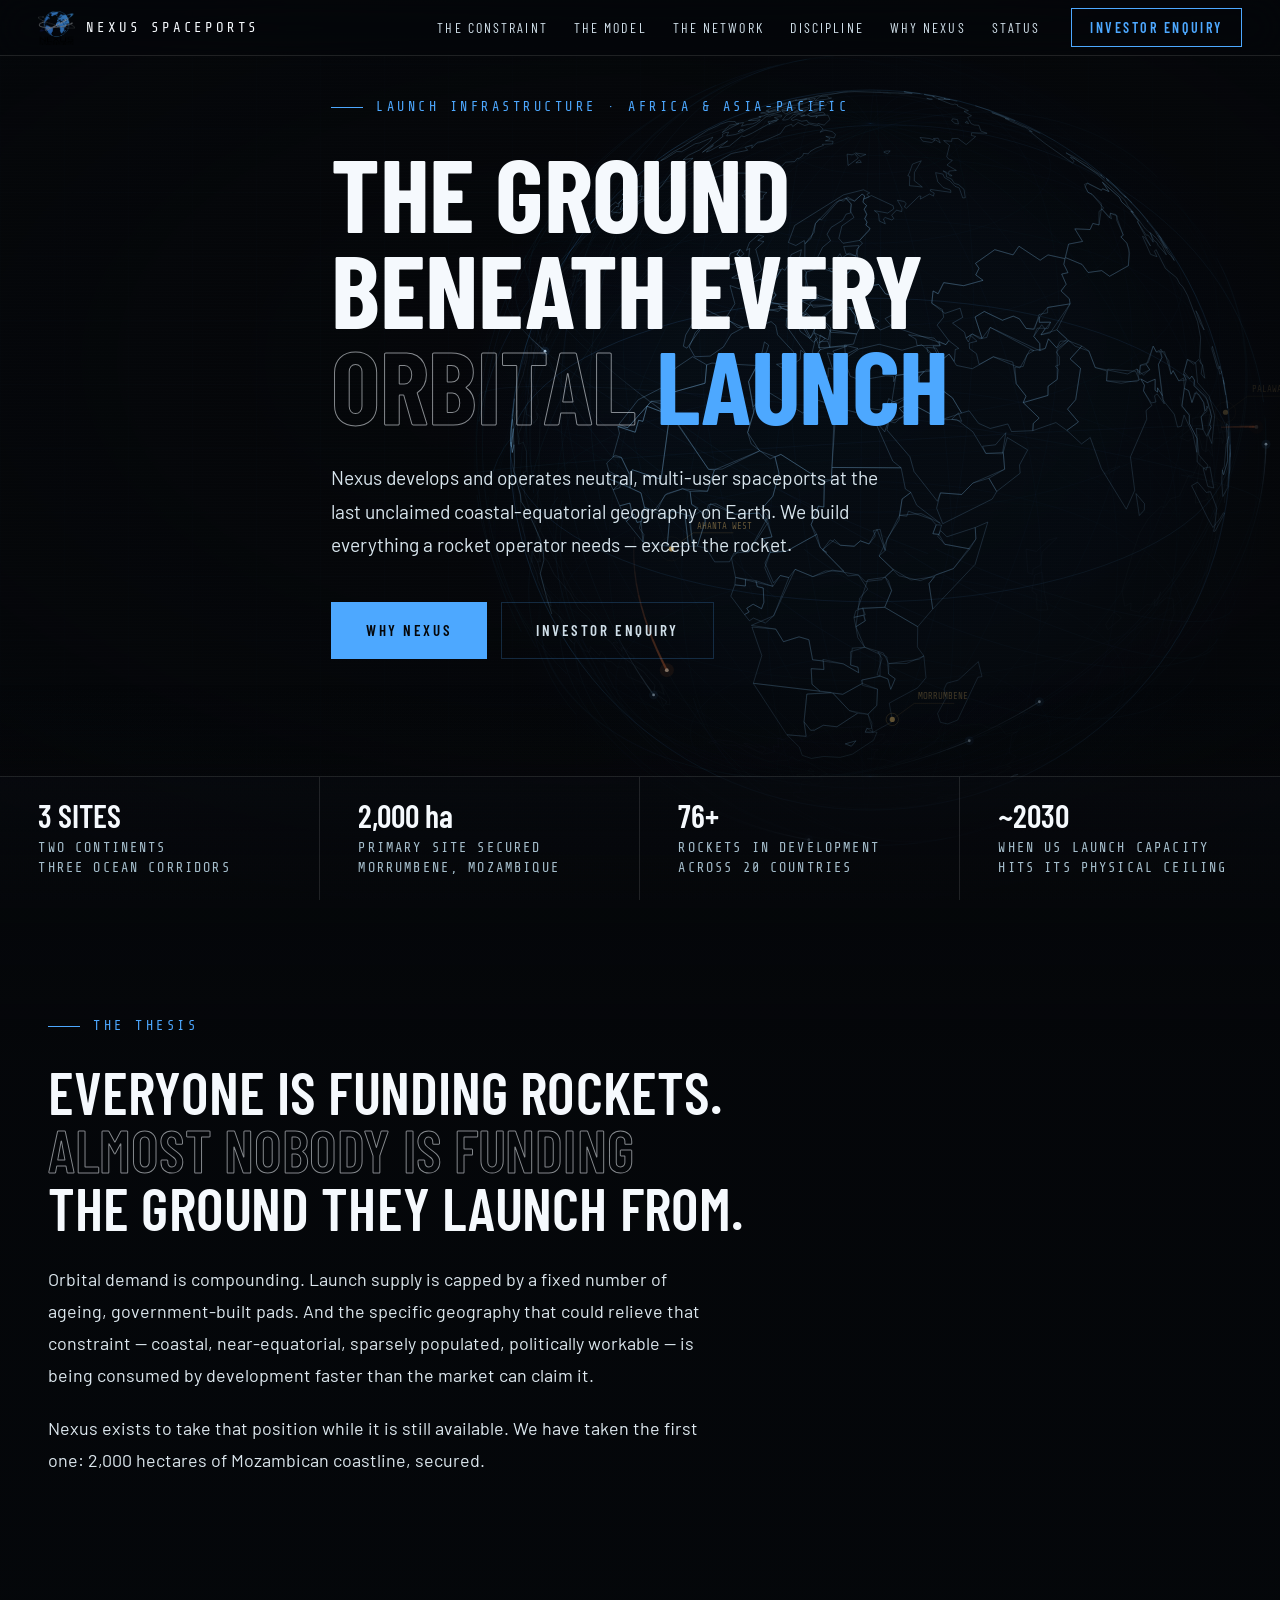
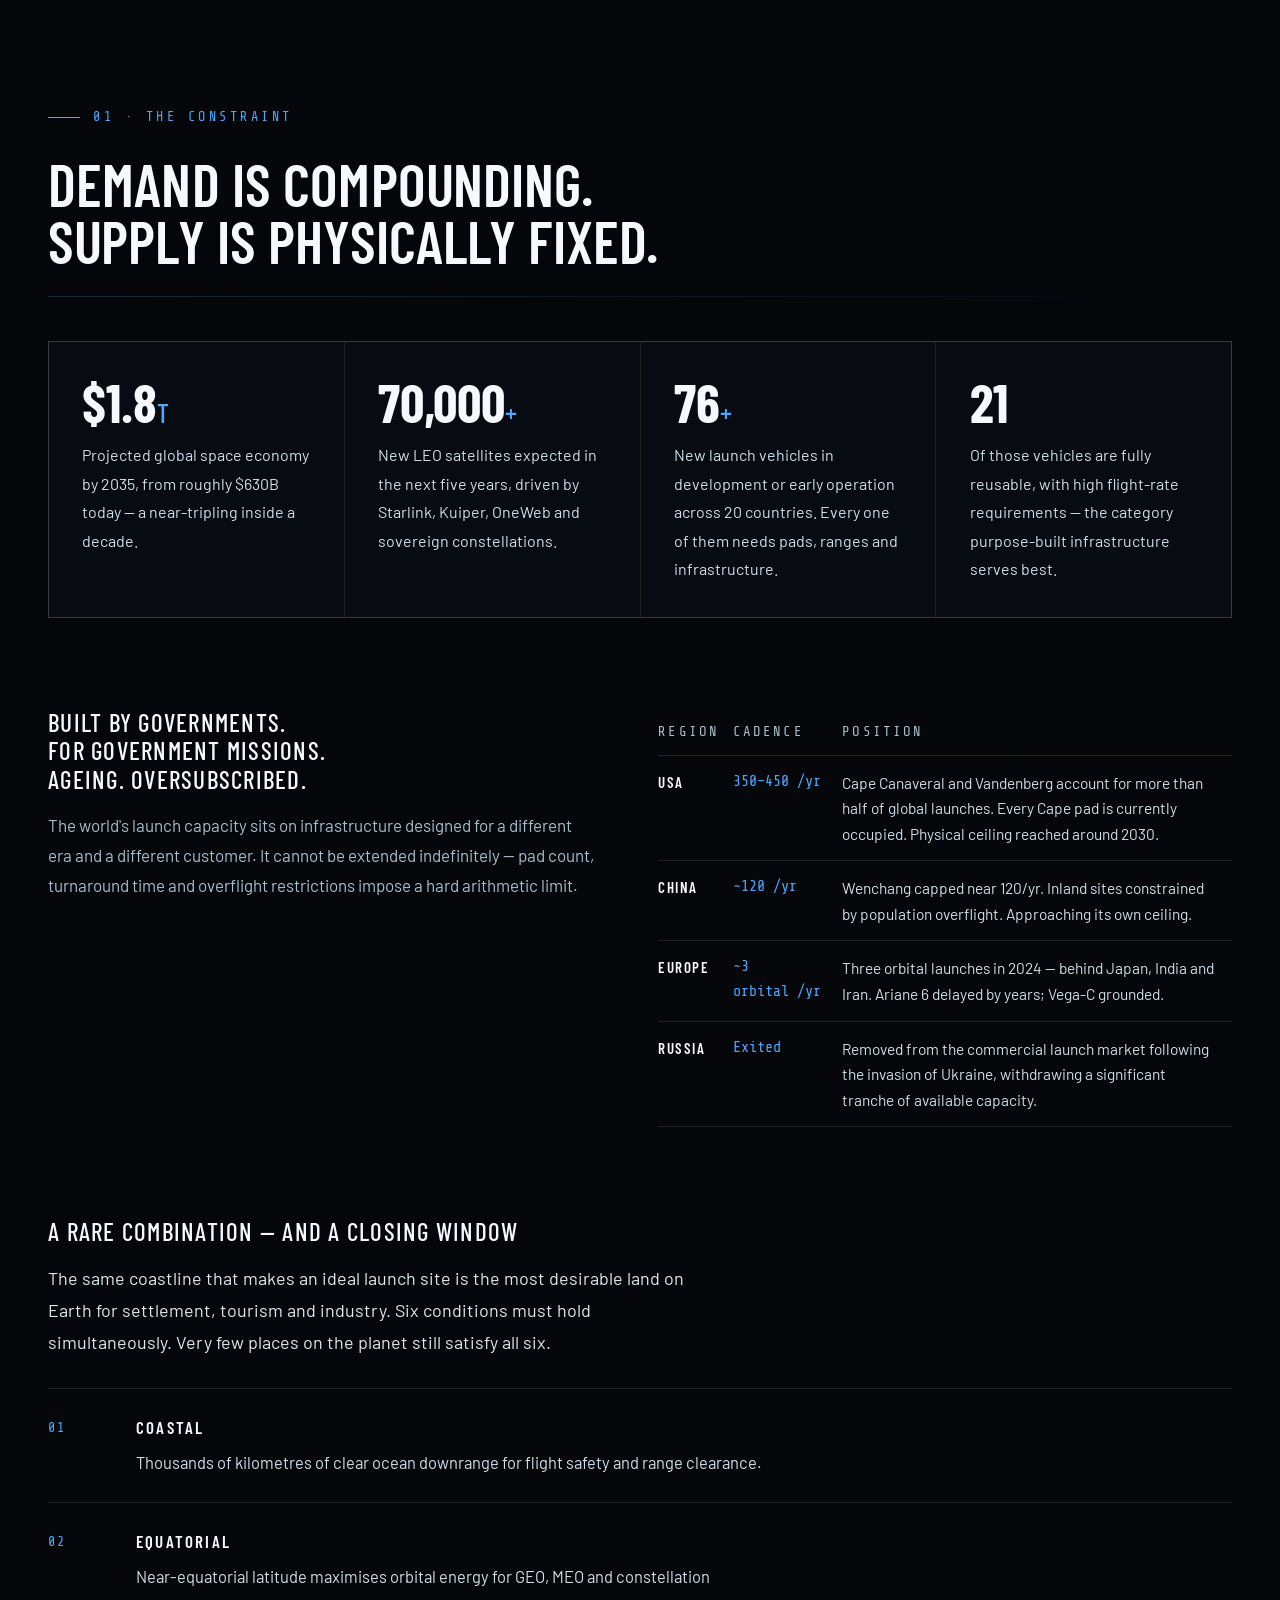
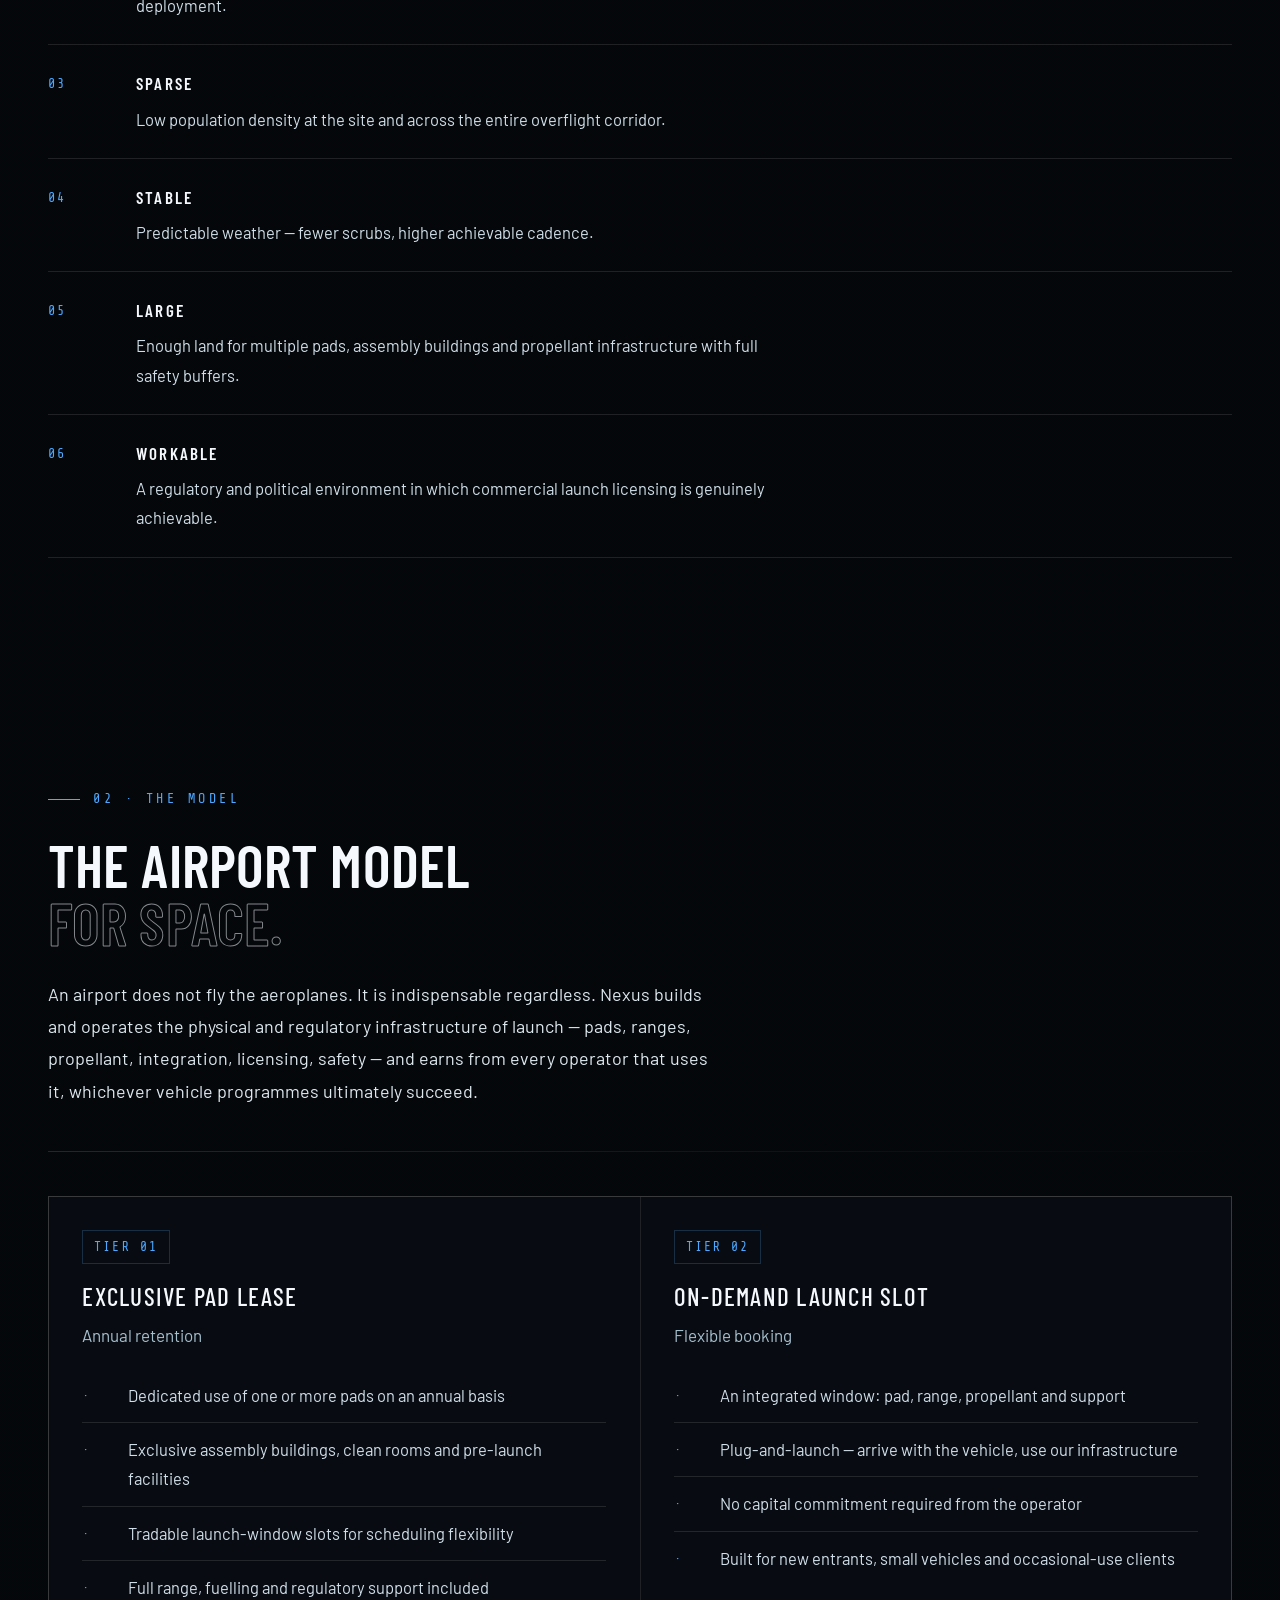
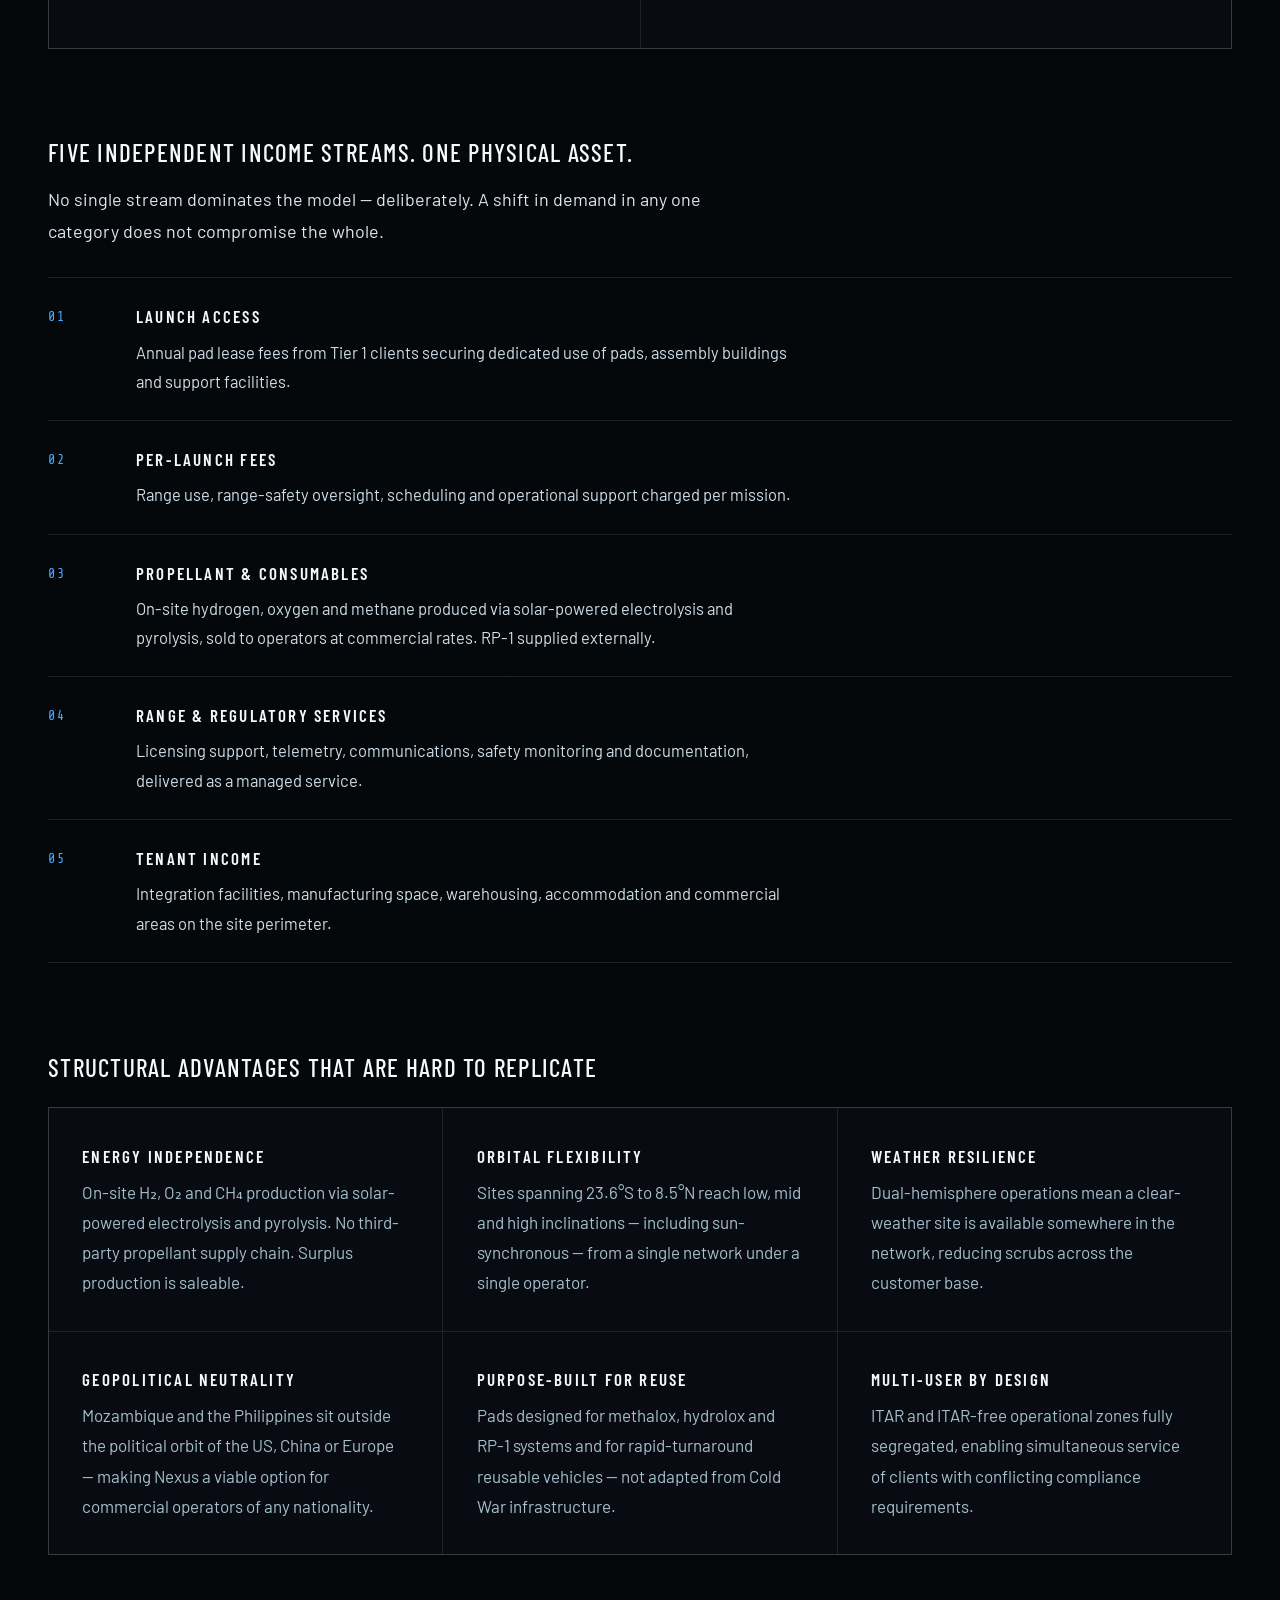
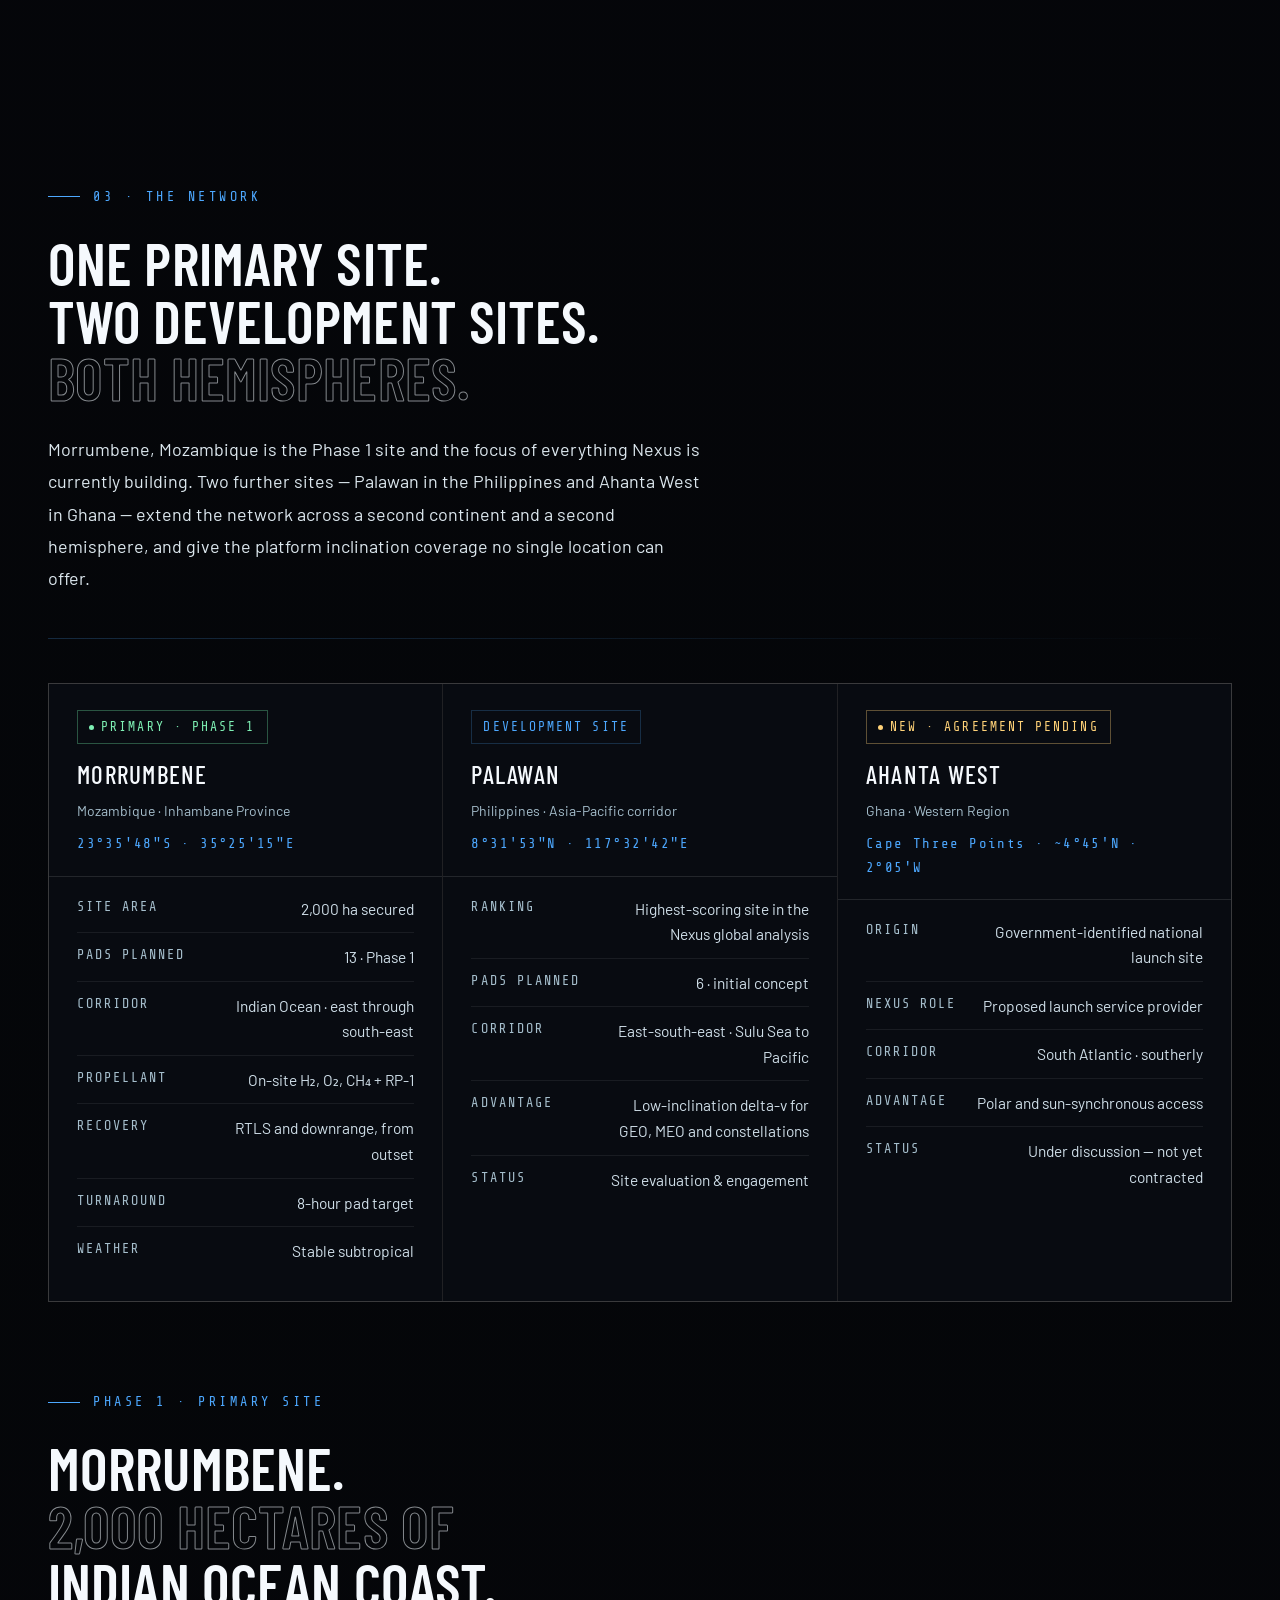
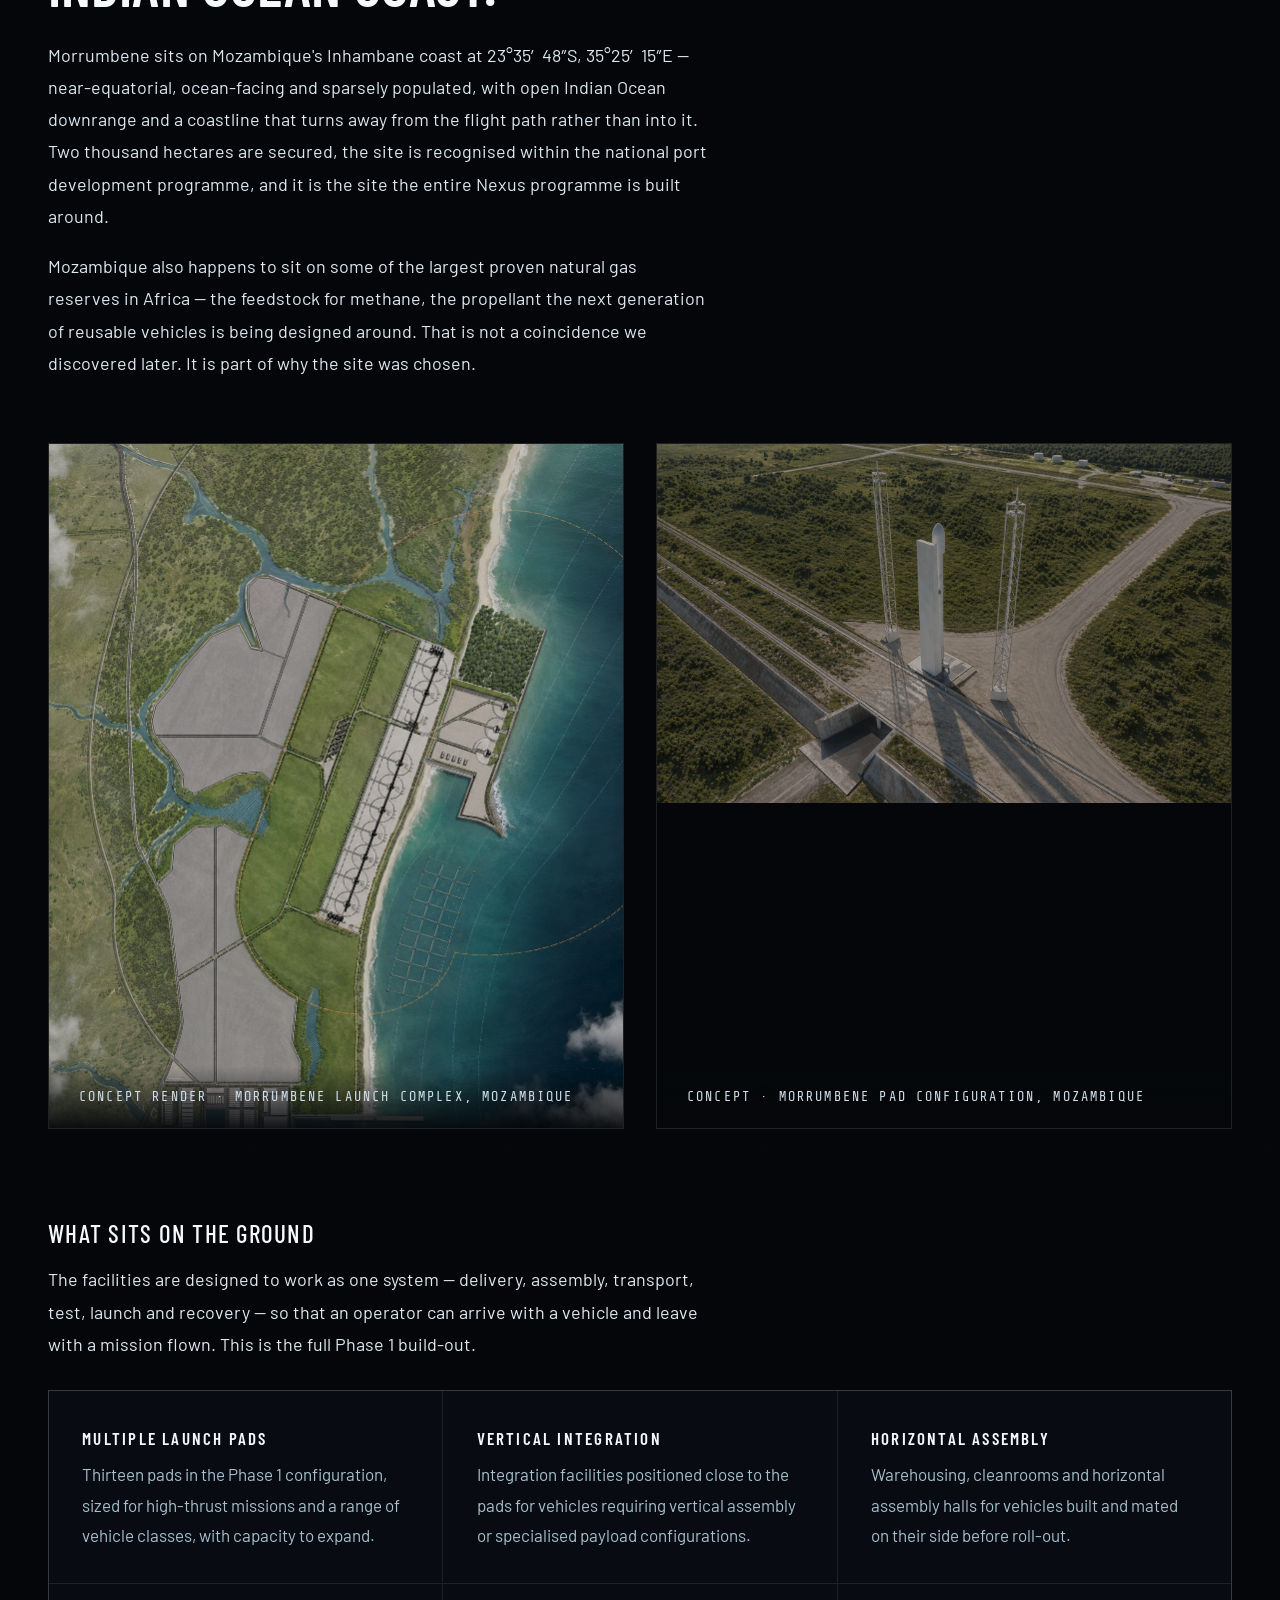
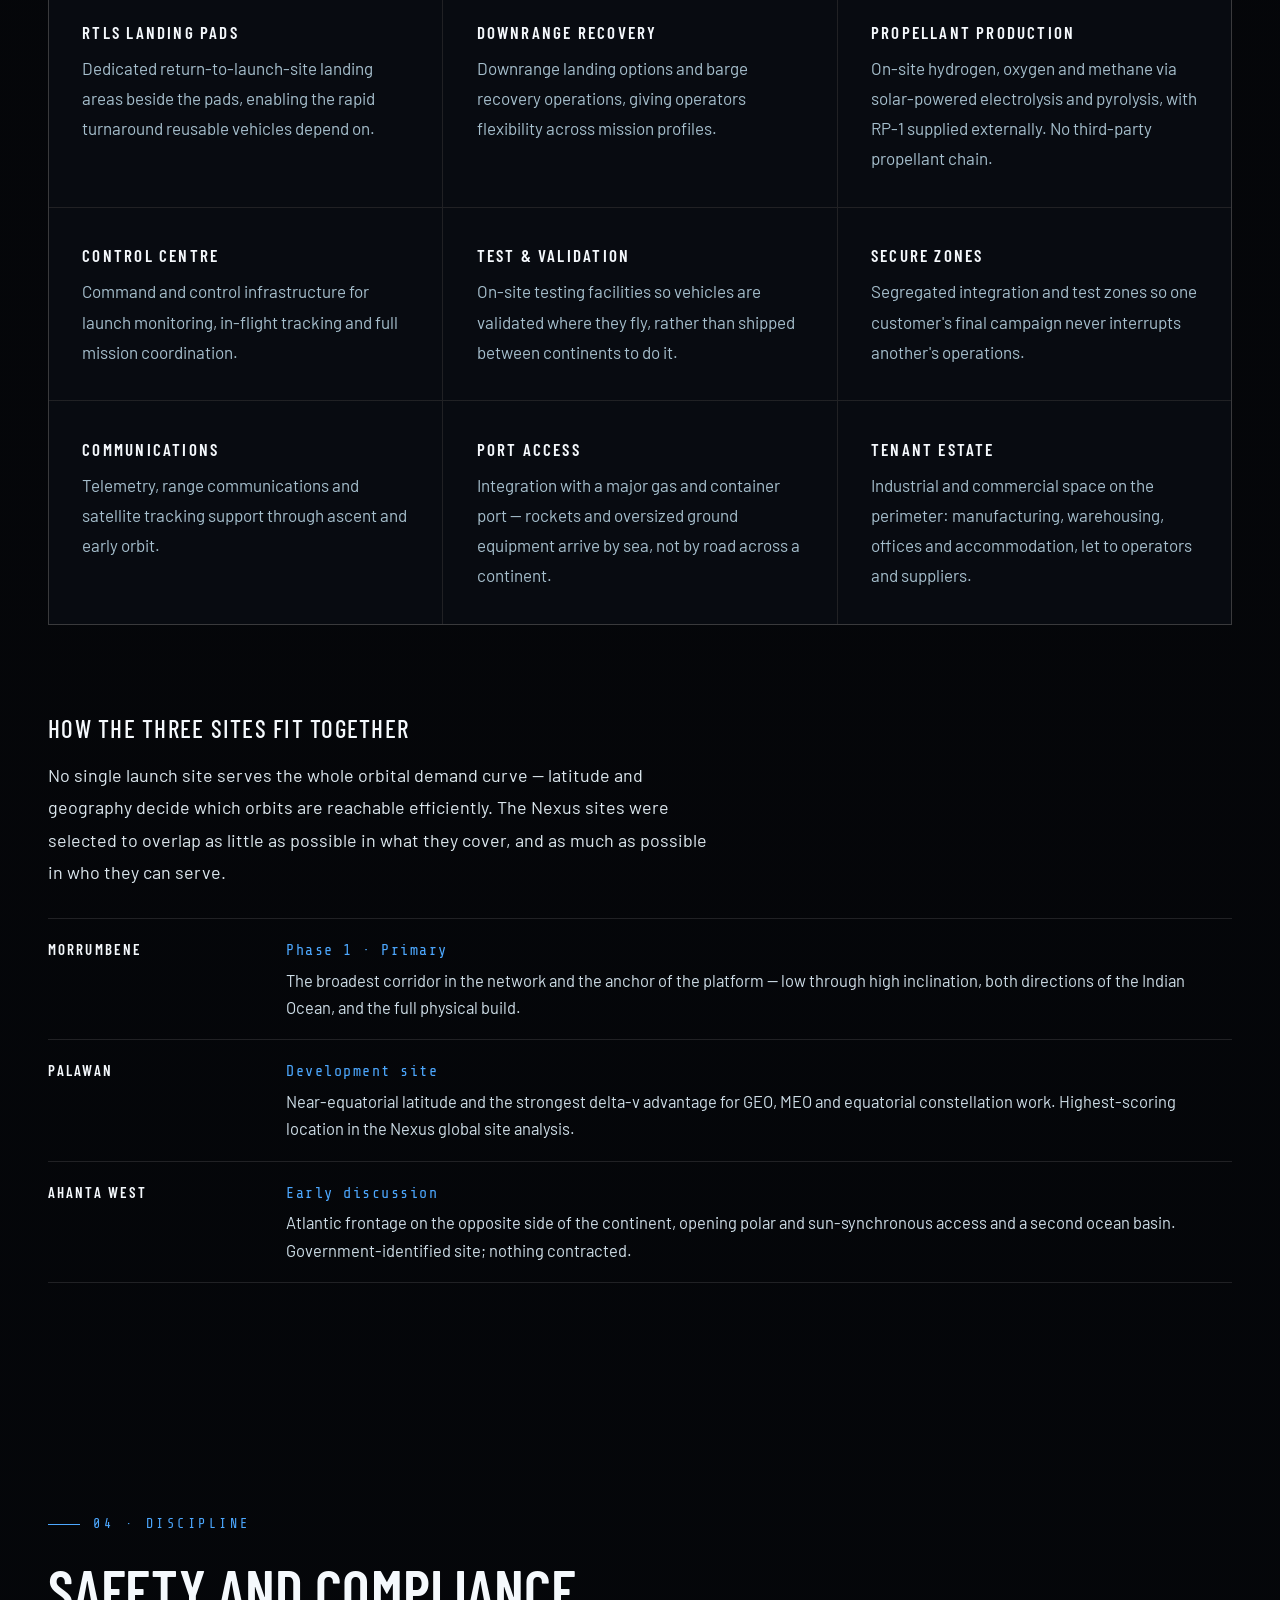
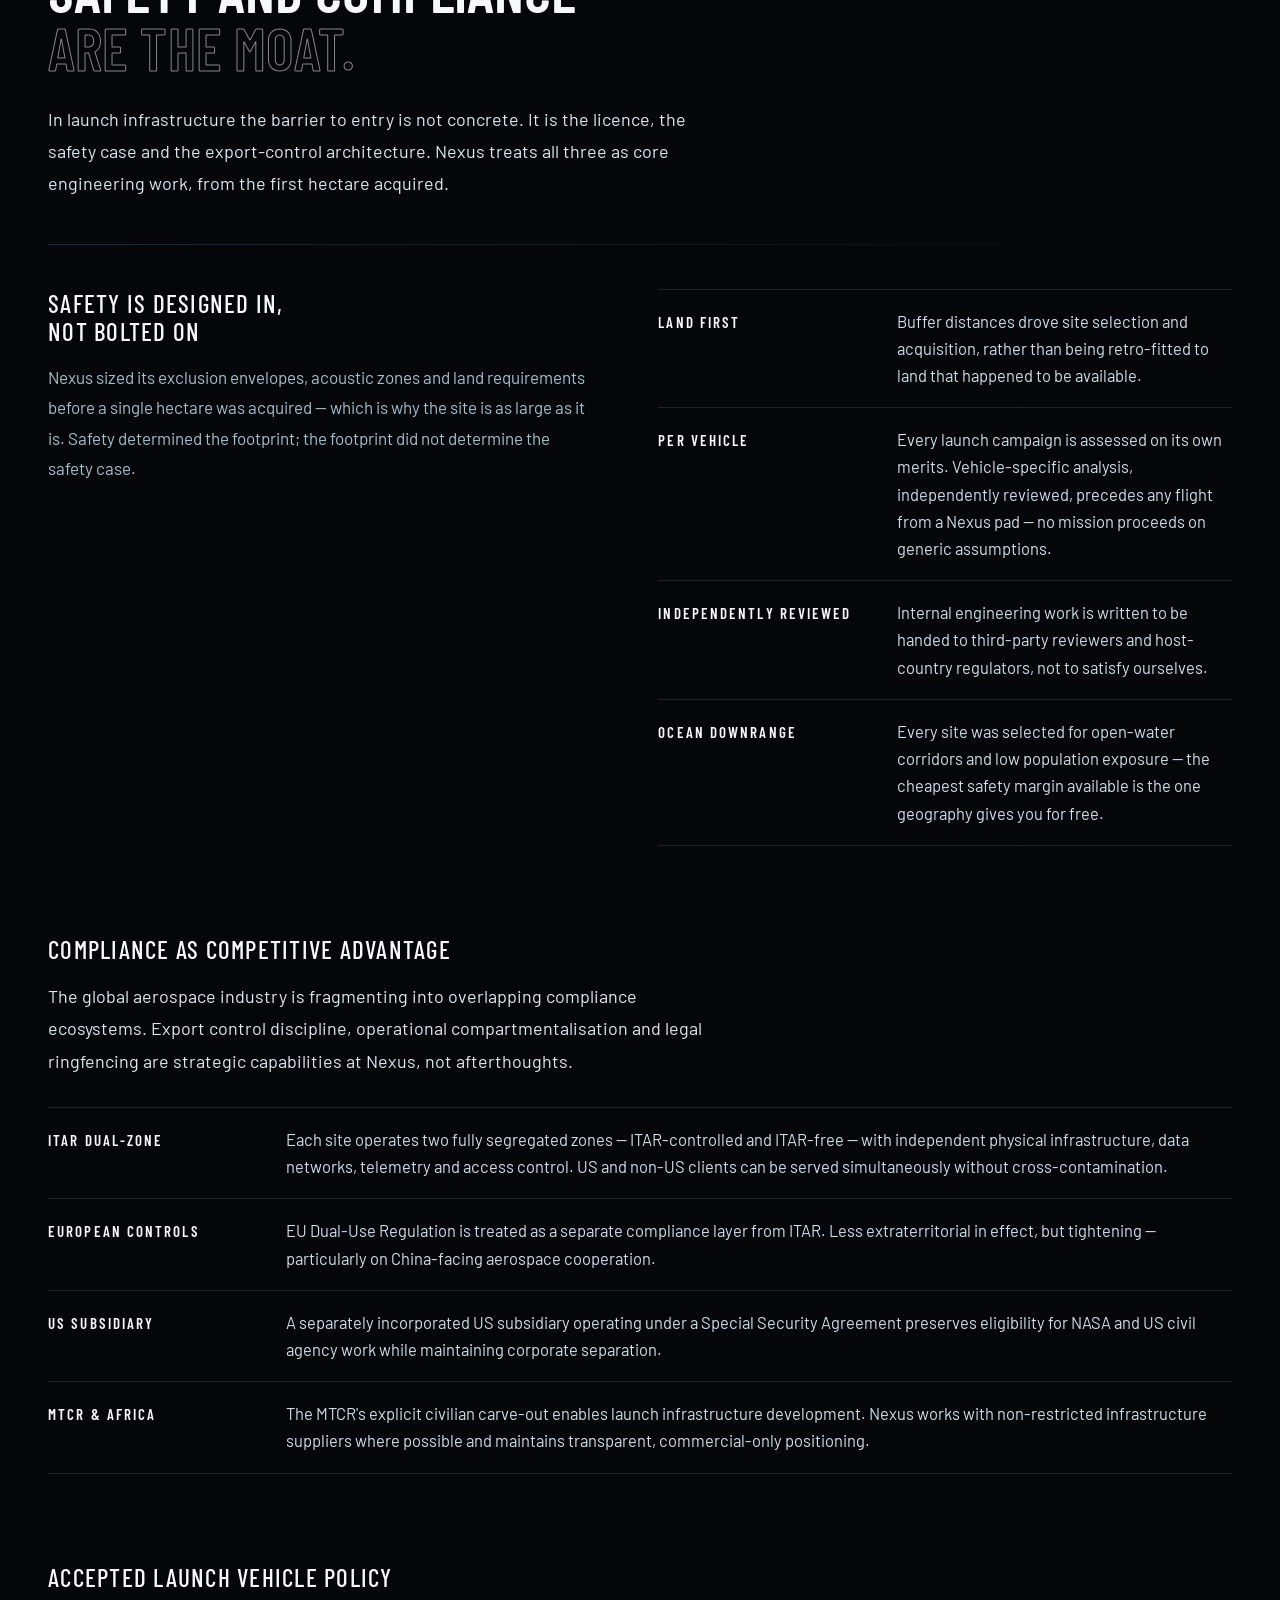
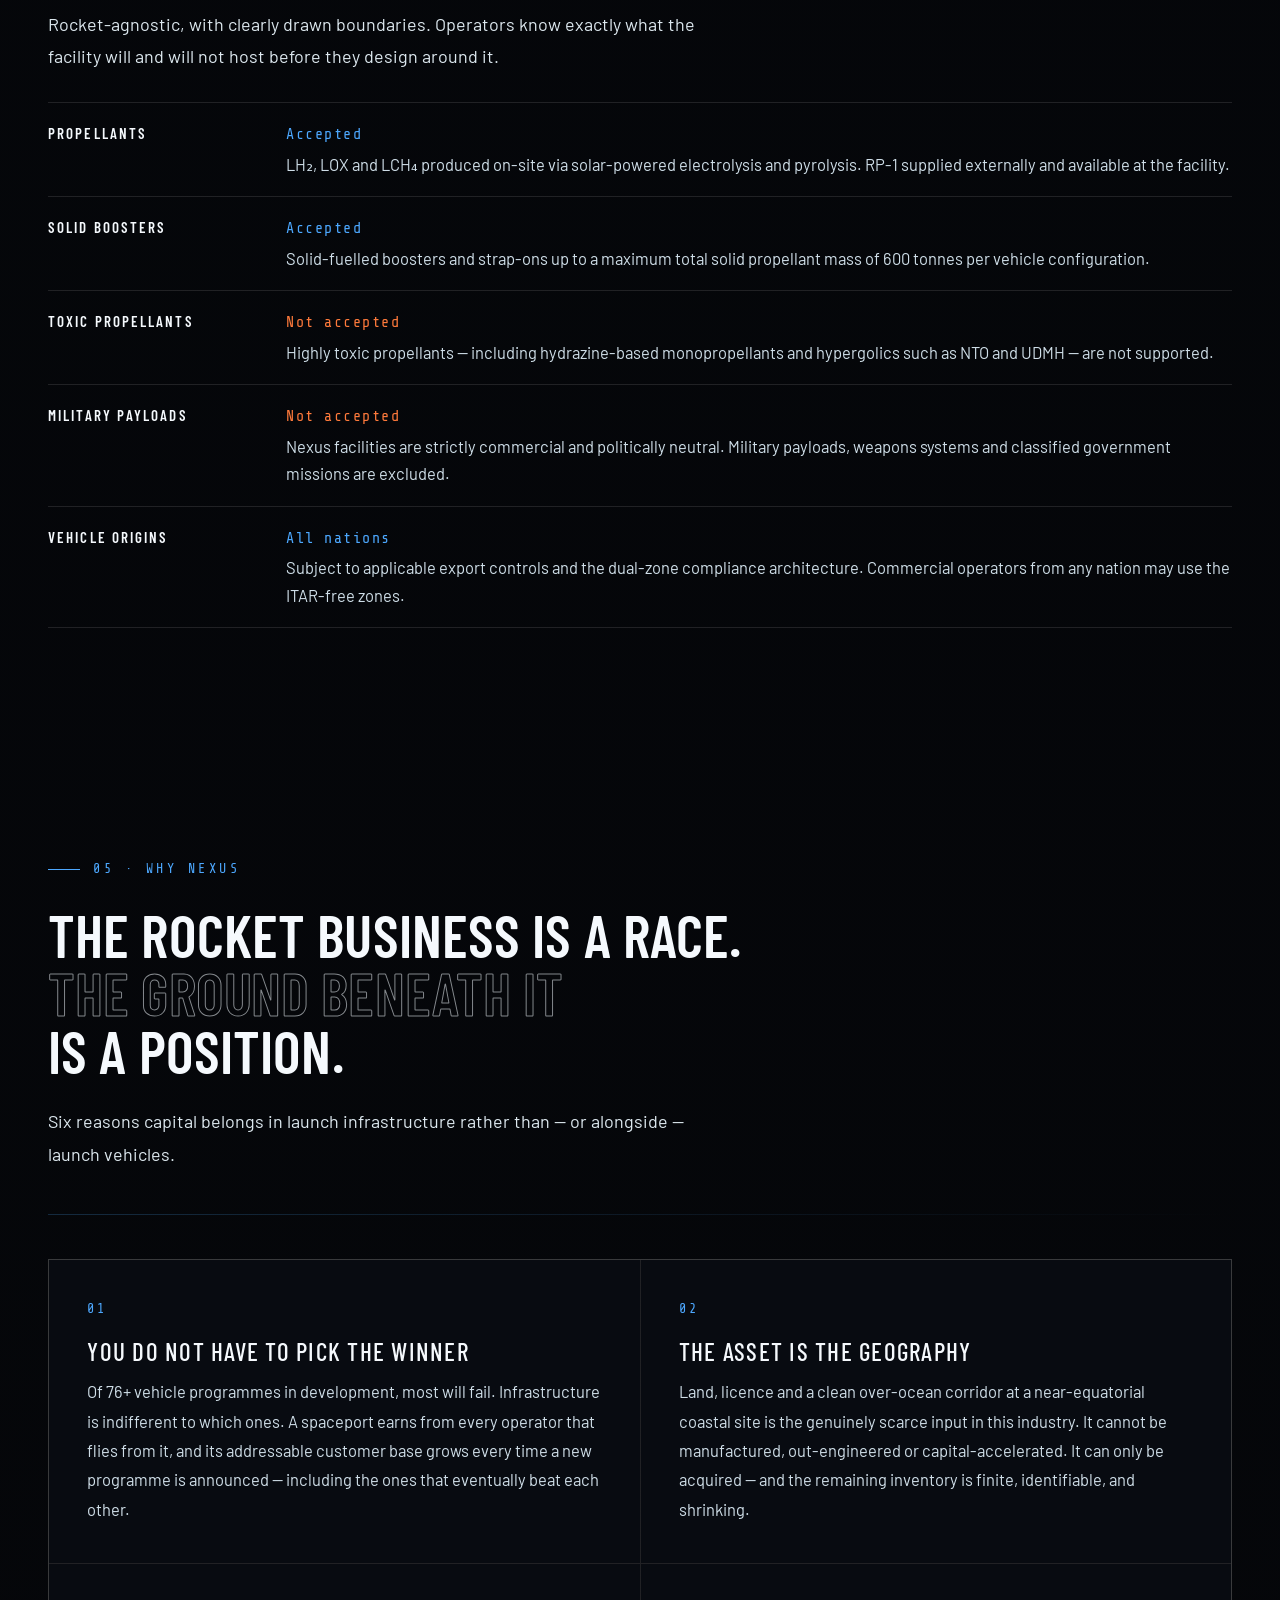
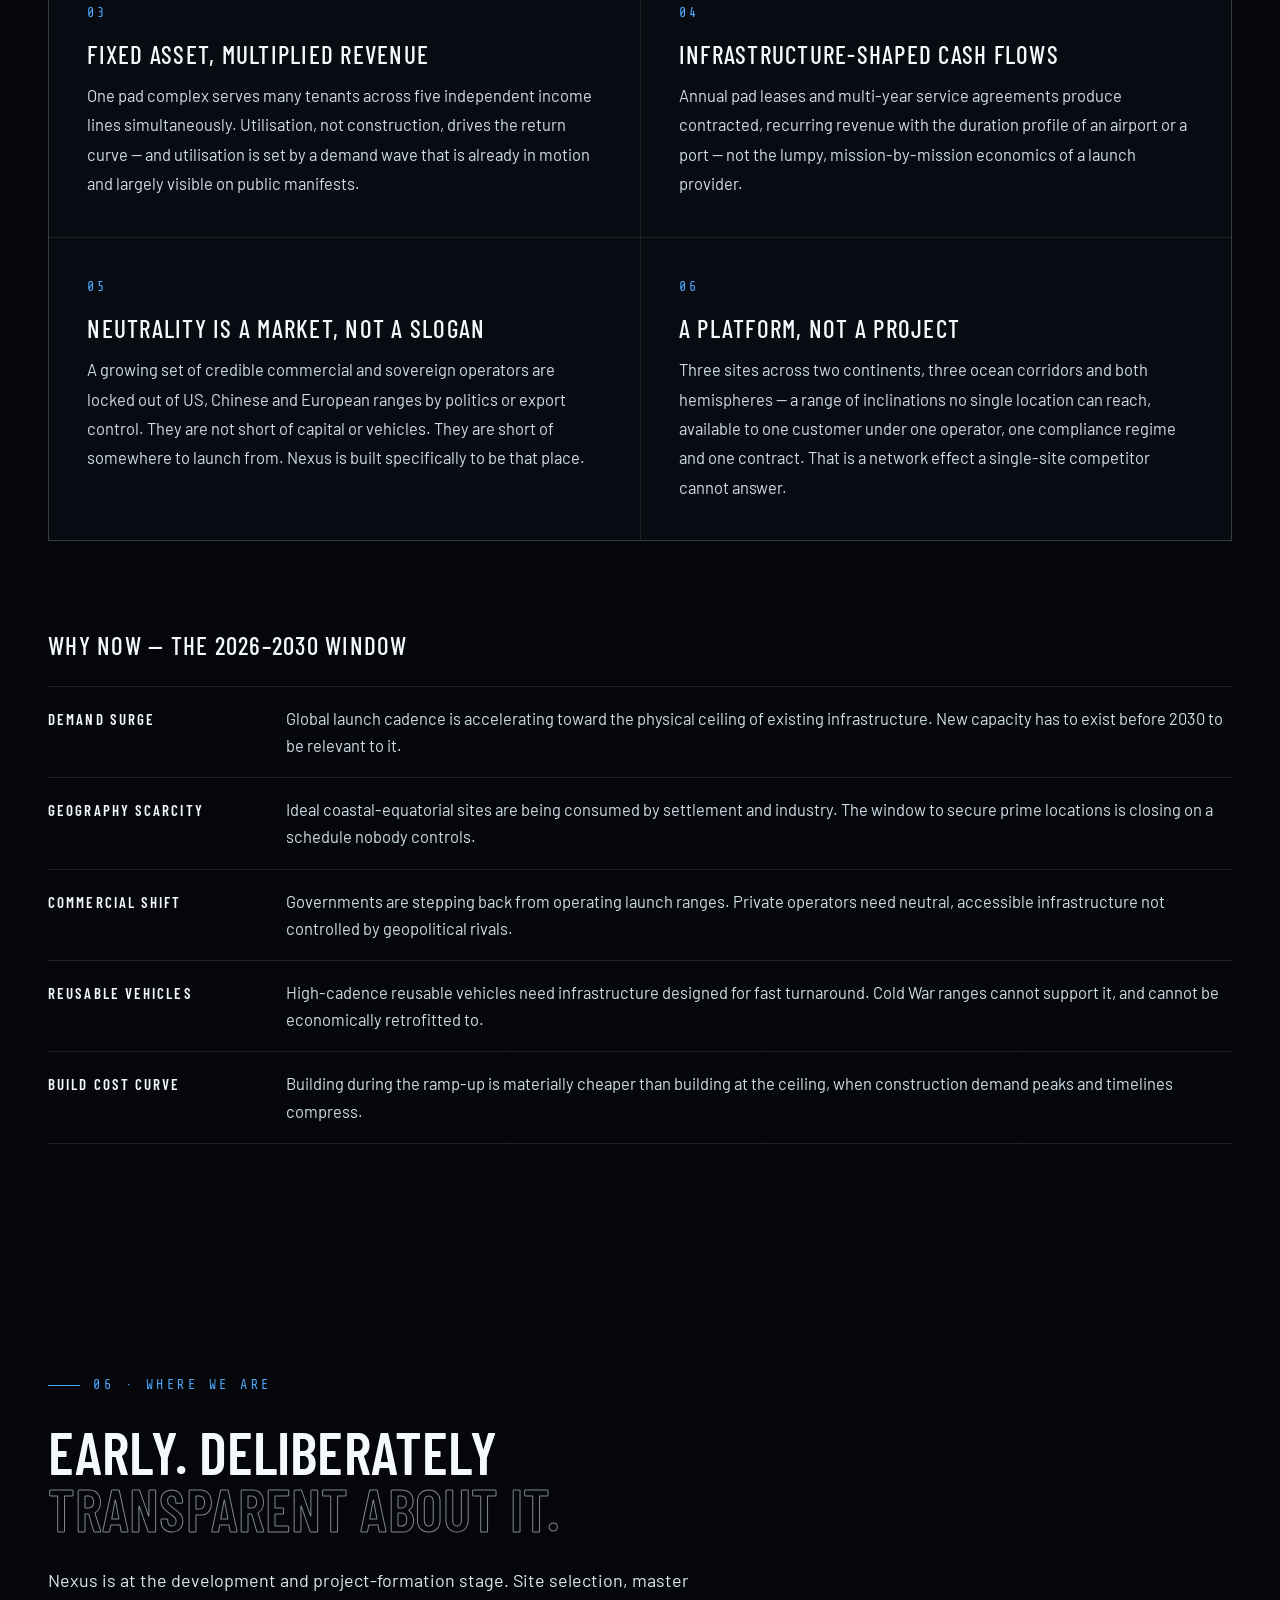
==== index.html @ 3e988e47 "Larger set-back type; render no longer overflows the right edge The render was overflowing by exactl" ====
<!DOCTYPE html>
<html lang="en">
<head>
<meta charset="utf-8">
<meta name="viewport" content="width=device-width, initial-scale=1">
<meta name="robots" content="noindex, nofollow, noarchive, nosnippet">
<meta name="googlebot" content="noindex, nofollow">
<title>Nexus Spaceports — Neutral, Multi-User Launch Infrastructure</title>
<meta name="description" content="Nexus develops and operates neutral, multi-user spaceport infrastructure. Primary site: 2,000 hectares of Indian Ocean coast at Morrumbene, Mozambique. Rocket-agnostic, multi-tenant, modelled on the commercial airport.">
<meta property="og:title" content="Nexus Spaceports — The ground beneath every orbital launch">
<meta property="og:description" content="Neutral, multi-user spaceport infrastructure. Primary site secured in Mozambique.">
<meta property="og:type" content="website">
<meta property="og:url" content="https://manaeswolf.github.io/nexus-spaceport-site/">
<meta property="og:image" content="https://manaeswolf.github.io/nexus-spaceport-site/assets/og-image.jpg">
<meta property="og:image:width" content="1200">
<meta property="og:image:height" content="630">
<meta property="og:image:alt" content="Concept render of a Nexus launch pad">
<meta property="og:site_name" content="Nexus Spaceports">
<meta name="twitter:card" content="summary_large_image">
<meta name="twitter:title" content="Nexus Spaceports — The ground beneath every orbital launch">
<meta name="twitter:description" content="Neutral, multi-user spaceport infrastructure. Primary site secured in Mozambique.">
<meta name="twitter:image" content="https://manaeswolf.github.io/nexus-spaceport-site/assets/og-image.jpg">
<meta name="theme-color" content="#05070a">
<link rel="icon" type="image/png" sizes="32x32" href="assets/favicon-32.png">
<link rel="icon" type="image/png" sizes="16x16" href="assets/favicon-16.png">
<link rel="apple-touch-icon" href="assets/apple-touch-icon.png">
<link rel="preconnect" href="https://fonts.googleapis.com">
<link rel="preconnect" href="https://fonts.gstatic.com" crossorigin>
<link href="https://fonts.googleapis.com/css2?family=Barlow+Condensed:wght@300;400;500;600;700&family=Barlow:wght@200;300;400;500;600&family=Share+Tech+Mono&display=swap" rel="stylesheet">
<style>
*,*::before,*::after{margin:0;padding:0;box-sizing:border-box}
:root{
  --bg:#05070a; --bg2:#080b11; --panel:rgba(12,17,25,.62);
  --border:rgba(255,255,255,.11);
  --border-hi:rgba(77,168,255,.22);
  --accent:#4da8ff; --accent-2:#ff7a3c; --gold:#ffd278;
  --tp:#f5f9fd; --ts:#cfdee8; --tm:#a6bfcd;
  --fd:'Barlow Condensed',Impact,sans-serif;
  --fb:'Barlow',system-ui,sans-serif;
  --fm:'Share Tech Mono',ui-monospace,monospace;
  --maxw:1280px;
}
html{scroll-behavior:smooth;-webkit-text-size-adjust:100%}
body{font-family:var(--fb);background:var(--bg);color:var(--ts);line-height:1.65;overflow-x:hidden;font-weight:400;
  -webkit-font-smoothing:antialiased}
::selection{background:rgba(77,168,255,.28);color:#fff}
a{color:inherit}

/* ── background stack ─────────────────────────────────────────── */
#bg{position:fixed;inset:0;z-index:0;pointer-events:none}
#globe{position:absolute;inset:0;width:100%;height:100%;opacity:.92}
#bg .vign{position:absolute;inset:0;
  background:radial-gradient(ellipse 90% 70% at 50% 40%,rgba(5,7,10,0) 0%,rgba(5,7,10,.55) 62%,rgba(5,7,10,.9) 100%)}
#bg .scan{position:absolute;inset:0;opacity:.45;
  background:repeating-linear-gradient(to bottom,rgba(255,255,255,.014) 0 1px,transparent 1px 3px)}
#bg .grid{position:absolute;inset:0;opacity:.5;
  background-image:linear-gradient(rgba(77,168,255,.022) 1px,transparent 1px),linear-gradient(90deg,rgba(77,168,255,.022) 1px,transparent 1px);
  background-size:64px 64px}
main,nav,footer{position:relative;z-index:2}
main{background:linear-gradient(180deg,rgba(5,7,10,0) 0,rgba(5,7,10,0) 76vh,rgba(5,7,10,.68) 118vh,rgba(5,7,10,.8) 100%)}

/* ── nav ──────────────────────────────────────────────────────── */
nav{position:fixed;top:0;left:0;right:0;z-index:60;height:56px;display:flex;align-items:center;
  justify-content:space-between;padding:0 clamp(16px,3vw,40px);
  background:rgba(5,7,10,.55);backdrop-filter:blur(18px);-webkit-backdrop-filter:blur(18px);
  border-bottom:1px solid var(--border);transition:background .3s}
nav.solid{background:rgba(5,7,10,.93)}
.brand{display:flex;align-items:center;gap:11px;text-decoration:none;flex-shrink:0}
.brand img{height:34px;width:auto;display:block}
.brand .bt{font-family:var(--fm);font-size:14px;letter-spacing:.2em;color:var(--tp);white-space:nowrap}
.navlinks{display:flex;list-style:none;gap:0;margin-left:auto}
.navlinks a{font-family:var(--fd);font-size:14px;font-weight:400;letter-spacing:.15em;text-transform:uppercase;
  color:var(--ts);text-decoration:none;padding:0 13px;height:56px;display:flex;align-items:center;transition:color .2s}
.navlinks a:hover{color:var(--tp)}
.navcta{font-family:var(--fd);font-size:14px;font-weight:600;letter-spacing:.18em;text-transform:uppercase;
  color:var(--accent);border:1px solid var(--accent);padding:7px 18px;text-decoration:none;margin-left:18px;
  transition:.2s;white-space:nowrap}
.navcta:hover{background:var(--accent);color:#05070a}
.burger{display:none;flex-direction:column;gap:4px;background:none;border:0;cursor:pointer;padding:6px;margin-left:auto}
.burger span{display:block;width:22px;height:1.5px;background:var(--ts);transition:.25s}
.burger.open span:nth-child(1){transform:translateY(5.5px) rotate(45deg)}
.burger.open span:nth-child(2){opacity:0}
.burger.open span:nth-child(3){transform:translateY(-5.5px) rotate(-45deg)}
.drawer{display:none;position:fixed;top:56px;left:0;right:0;z-index:59;background:rgba(5,7,10,.985);
  border-bottom:1px solid var(--border);padding:12px 24px 24px;flex-direction:column;
  transform:translateY(-10px);opacity:0;pointer-events:none;transition:.25s}
.drawer.open{opacity:1;transform:none;pointer-events:all}
.drawer a{font-family:var(--fd);font-size:16px;letter-spacing:.14em;text-transform:uppercase;color:var(--ts);
  text-decoration:none;padding:15px 0;border-bottom:1px solid var(--border)}
.drawer a:last-child{border:0;color:var(--accent)}

/* ── layout primitives ────────────────────────────────────────── */
.wrap{max-width:var(--maxw);margin:0 auto;padding:0 clamp(20px,4vw,48px)}
section{padding:clamp(72px,9vw,132px) 0;position:relative}
.eyebrow{font-family:var(--fm);font-size:13.5px;letter-spacing:.26em;text-transform:uppercase;color:var(--accent);
  display:flex;align-items:center;gap:13px;margin-bottom:26px}
.eyebrow::before{content:'';width:32px;height:1px;background:var(--accent);flex-shrink:0}
h1{font-family:var(--fd);font-size:clamp(46px,8.4vw,104px);font-weight:700;line-height:.92;letter-spacing:-.005em;
  color:var(--tp);text-transform:uppercase;margin-bottom:30px}
h2{font-family:var(--fd);font-size:clamp(32px,4.6vw,62px);font-weight:600;line-height:.98;letter-spacing:.002em;
  color:var(--tp);text-transform:uppercase;margin-bottom:26px}
h3{font-family:var(--fd);font-size:clamp(19px,2vw,25px);font-weight:500;letter-spacing:.05em;text-transform:uppercase;
  color:var(--tp);margin-bottom:10px;line-height:1.15}
h4{font-family:var(--fd);font-size:17px;font-weight:600;letter-spacing:.13em;text-transform:uppercase;color:var(--tp);margin-bottom:7px}
.lead{font-size:clamp(17.5px,1.4vw,20px);line-height:1.8;color:#dde8ef;max-width:66ch;font-weight:400}
p{font-size:17px;line-height:1.78}
.dim{color:var(--tm)}
.acc{color:var(--accent)}
.hollow{-webkit-text-stroke:1px rgba(238,244,250,.55);color:transparent}
.rule{height:1px;background:linear-gradient(90deg,var(--border-hi),transparent);margin:0 0 44px}

/* reveal */
.rv{opacity:0;transform:translateY(22px);transition:opacity .8s cubic-bezier(.2,.7,.3,1),transform .8s cubic-bezier(.2,.7,.3,1)}
.rv.in{opacity:1;transform:none}
@media(prefers-reduced-motion:reduce){.rv{opacity:1;transform:none;transition:none}}

/* ── hero ─────────────────────────────────────────────────────── */
#hero{min-height:100svh;display:flex;flex-direction:column;justify-content:center;padding-top:96px;padding-bottom:0}
.hero-in{max-width:800px}
.hero-sub{font-size:clamp(16px,1.5vw,19.5px);line-height:1.75;color:#d8e5ed;max-width:52ch;margin-bottom:40px;font-weight:400}
.hero-act{display:flex;gap:14px;flex-wrap:wrap;margin-bottom:64px}
.btn{font-family:var(--fd);font-size:15px;font-weight:600;letter-spacing:.17em;text-transform:uppercase;
  padding:15px 34px;text-decoration:none;display:inline-block;cursor:pointer;border:1px solid transparent;transition:.2s}
.btn-p{background:var(--accent);color:#05070a}
.btn-p:hover{background:#7cc0ff}
.btn-g{background:transparent;color:var(--ts);border-color:var(--border-hi)}
.btn-g:hover{color:var(--tp);border-color:var(--accent)}
.tick{margin-top:auto;display:grid;grid-template-columns:repeat(4,1fr);border-top:1px solid var(--border);
  background:linear-gradient(180deg,rgba(8,11,17,.5),rgba(8,11,17,.1))}
.tick > div{padding:22px clamp(16px,3vw,40px);border-right:1px solid var(--border)}
.tick > div:last-child{border-right:0}
.tick .k{font-family:var(--fd);font-size:clamp(22px,2.5vw,32px);font-weight:600;color:var(--tp);line-height:1;margin-bottom:7px}
.tick .l{font-family:var(--fm);font-size:13.5px;letter-spacing:.16em;text-transform:uppercase;color:var(--tm);line-height:1.5}

/* ── panels / grids ───────────────────────────────────────────── */
.panel{background:var(--panel);backdrop-filter:blur(9px);-webkit-backdrop-filter:blur(9px);
  border:1px solid var(--border);padding:clamp(22px,2.6vw,34px);transition:border-color .3s,transform .3s}
.panel:hover{border-color:var(--border-hi)}
.g2{display:grid;grid-template-columns:repeat(2,1fr);gap:1px;background:var(--border)}
.g3{display:grid;grid-template-columns:repeat(3,1fr);gap:1px;background:var(--border)}
.g4{display:grid;grid-template-columns:repeat(4,1fr);gap:1px;background:var(--border)}
.g2 > *,.g3 > *,.g4 > *{background:var(--bg2)}
.split{display:grid;grid-template-columns:minmax(0,1fr) minmax(0,1.05fr);gap:clamp(30px,5vw,80px);align-items:start}

/* numbered list */
.nl{border-top:1px solid var(--border)}
.nl > li{list-style:none;display:grid;grid-template-columns:56px minmax(0,1fr);gap:clamp(14px,2.5vw,32px);
  padding:24px 0;border-bottom:1px solid var(--border);align-items:start}
.nl .n{font-family:var(--fm);font-size:13.5px;letter-spacing:.14em;color:var(--accent);padding-top:4px}
.nl p{color:var(--ts);font-size:16.5px;max-width:74ch}

/* definition rows */
.rows{border-top:1px solid var(--border)}
.rows .r{display:grid;grid-template-columns:200px minmax(0,1fr);gap:clamp(14px,3vw,40px);padding:18px 0;
  border-bottom:1px solid var(--border);align-items:baseline}
.rows .r > .lab{font-family:var(--fd);font-size:15px;font-weight:600;letter-spacing:.14em;text-transform:uppercase;color:var(--tp)}
.rows .r > .val{font-size:16.5px;color:var(--ts)}
.rows .r > .val .u{font-family:var(--fm);font-size:15px;color:var(--accent);display:block;margin-bottom:3px;letter-spacing:.1em}

/* stat blocks */
.stat{padding:clamp(22px,2.6vw,34px)}
.stat .k{font-family:var(--fd);font-size:clamp(34px,4.4vw,54px);font-weight:700;color:var(--tp);line-height:1;margin-bottom:12px}
.stat .k small{font-size:.5em;font-weight:500;color:var(--accent);letter-spacing:.05em}
.stat p{font-size:16px;color:var(--ts)}

/* tags */
.tag{display:inline-flex;align-items:center;gap:7px;font-family:var(--fm);font-size:13px;letter-spacing:.16em;
  text-transform:uppercase;padding:5px 11px;border:1px solid var(--border-hi);color:var(--accent);white-space:nowrap}
.tag.warm{border-color:rgba(255,210,120,.35);color:var(--gold)}
.tag.live{border-color:rgba(120,255,180,.3);color:#7ef0b4}
.tag .dot{width:5px;height:5px;border-radius:50%;background:currentColor;animation:bp 2.4s ease-in-out infinite}
@keyframes bp{0%,100%{opacity:1}50%{opacity:.25}}

/* site cards */
.sites{display:grid;grid-template-columns:repeat(3,1fr);gap:1px;background:var(--border);border:1px solid var(--border)}
.site{background:var(--bg2);padding:0;display:flex;flex-direction:column;transition:background .3s}
.site:hover{background:#0b1119}
.site .hd{padding:26px clamp(20px,2.2vw,30px) 20px;border-bottom:1px solid var(--border)}
.site .bd{padding:8px clamp(20px,2.2vw,30px) 26px;flex:1}
.site .co{font-family:var(--fm);font-size:14px;letter-spacing:.1em;color:var(--accent);margin-top:9px}
.site dl{display:grid;grid-template-columns:auto 1fr;gap:0}
.site dt{font-family:var(--fm);font-size:13.5px;letter-spacing:.15em;text-transform:uppercase;color:var(--tm);
  padding:11px 18px 11px 0;border-bottom:1px solid rgba(255,255,255,.07);white-space:nowrap}
.site dd{font-size:15.5px;color:var(--ts);padding:11px 0;border-bottom:1px solid rgba(255,255,255,.07);text-align:right}
.site dt:last-of-type,.site dd:last-of-type{border-bottom:0}

/* table */
.tbl{width:100%;border-collapse:collapse;font-size:15.5px}
.tbl th{font-family:var(--fm);font-size:14px;letter-spacing:.15em;text-transform:uppercase;color:var(--tm);
  text-align:left;padding:12px 14px 12px 0;border-bottom:1px solid var(--border-hi);font-weight:400;white-space:nowrap}
.tbl td{padding:14px 14px 14px 0;border-bottom:1px solid var(--border);color:var(--ts);vertical-align:top}
.tbl td:first-child{font-family:var(--fd);font-weight:600;letter-spacing:.1em;text-transform:uppercase;color:var(--tp);font-size:15px}
.tbl .num{font-family:var(--fm);font-size:15px;color:var(--accent)}
.note{font-size:15px;color:var(--tm);margin-top:18px;line-height:1.65;max-width:88ch}

/* why-invest */
.why{display:grid;grid-template-columns:repeat(2,1fr);gap:1px;background:var(--border);border:1px solid var(--border)}
.why > div{background:var(--bg2);padding:clamp(26px,3vw,40px);transition:background .3s}
.why > div:hover{background:#0b1119}
.why .n{font-family:var(--fm);font-size:13.5px;letter-spacing:.2em;color:var(--accent);margin-bottom:16px;display:block}
.why h3{margin-bottom:12px}
.why p{color:var(--ts);font-size:16.5px}

/* image band */
.band{position:relative;border:1px solid var(--border);overflow:hidden;background:#080b11}
.band img{width:100%;height:auto;display:block;opacity:.78;filter:saturate(.85) contrast(1.05)}
.band .cap{position:absolute;left:0;bottom:0;right:0;padding:20px clamp(18px,2.4vw,30px);
  background:linear-gradient(0deg,rgba(5,7,10,.92),rgba(5,7,10,0));
  font-family:var(--fm);font-size:13.5px;letter-spacing:.16em;text-transform:uppercase;color:var(--ts)}

/* invest / form */
#invest{border-top:1px solid var(--border-hi);background:linear-gradient(180deg,rgba(8,11,17,.55),rgba(5,7,10,.9))}
form{display:grid;grid-template-columns:1fr 1fr;gap:16px}
.f-full{grid-column:1/-1}
label{display:block;font-family:var(--fm);font-size:13.5px;letter-spacing:.16em;text-transform:uppercase;
  color:var(--tm);margin-bottom:8px}
input,select,textarea{width:100%;background:rgba(255,255,255,.028);border:1px solid var(--border);
  color:var(--tp);font-family:var(--fb);font-size:16.5px;font-weight:400;padding:13px 15px;outline:none;transition:.2s;border-radius:0}
input:focus,select:focus,textarea:focus{border-color:var(--accent);background:rgba(77,168,255,.05)}
textarea{resize:vertical;min-height:104px}
select{appearance:none;background-image:linear-gradient(45deg,transparent 50%,var(--tm) 50%),linear-gradient(135deg,var(--tm) 50%,transparent 50%);
  background-position:calc(100% - 19px) 50%,calc(100% - 14px) 50%;background-size:5px 5px,5px 5px;background-repeat:no-repeat}
select option{background:#0b1119;color:var(--tp)}
button.btn{border:0;width:100%;font-size:15px}
button.btn[disabled]{opacity:.45;cursor:progress}
/* form feedback */
.msg{grid-column:1/-1;display:none;border:1px solid;font-family:var(--fm);font-size:15px;
  letter-spacing:.1em;line-height:1.7;padding:14px 16px}
.msg.show{display:block}
.msg.good{border-color:rgba(120,255,180,.3);background:rgba(120,255,180,.06);color:#7ef0b4}
.msg.bad{border-color:rgba(255,122,60,.4);background:rgba(255,122,60,.07);color:#ff9d6e}
.msg a{color:inherit;text-decoration:underline}
.fe{display:none;font-family:var(--fm);font-size:13px;letter-spacing:.12em;text-transform:uppercase;
  color:var(--accent-2);margin-top:7px}
.fe.show{display:block}
input.bad,select.bad,textarea.bad{border-color:var(--accent-2)}
.people{display:grid;grid-template-columns:repeat(3,1fr);gap:1px;background:var(--border);border:1px solid var(--border);margin-top:56px}
.people > div{background:var(--bg2);padding:26px}
.people .nm{font-family:var(--fd);font-size:17px;font-weight:600;letter-spacing:.1em;text-transform:uppercase;color:var(--tp)}
.people .rl{font-family:var(--fm);font-size:13.5px;letter-spacing:.15em;text-transform:uppercase;color:var(--tm);margin:6px 0 12px}
.people a{font-size:15px;color:var(--accent);text-decoration:none;word-break:break-all}
.people a:hover{text-decoration:underline}

/* footer */
footer{border-top:1px solid var(--border);padding:56px 0 40px;background:rgba(5,7,10,.92)}
.fgrid{display:grid;grid-template-columns:2fr 1fr 1fr;gap:40px;margin-bottom:44px}
footer h5{font-family:var(--fm);font-size:13.5px;letter-spacing:.18em;text-transform:uppercase;color:var(--tm);margin-bottom:16px}
footer ul{list-style:none}
footer li{margin-bottom:9px}
footer li a{font-size:15.5px;color:var(--ts);text-decoration:none;transition:color .2s}
footer li a:hover{color:var(--accent)}
.legal{border-top:1px solid var(--border);padding-top:26px;font-size:15px;color:var(--tm);line-height:1.75}
.legal .fine{margin-top:14px;font-size:14px;max-width:92ch}

/* responsive */
@media(max-width:1000px){
  .navlinks{display:none}.navcta{display:none}.burger{display:flex}.drawer{display:flex}
  .split{grid-template-columns:1fr;gap:34px}
  .sites{grid-template-columns:1fr}
  .why{grid-template-columns:1fr}
  .g4{grid-template-columns:repeat(2,1fr)}
  .g3{grid-template-columns:1fr}
  .people{grid-template-columns:1fr}
  .fgrid{grid-template-columns:1fr;gap:28px}
}
@media(max-width:700px){
  .tick{grid-template-columns:repeat(2,1fr)}
  .tick > div{border-bottom:1px solid var(--border)}
  .tick > div:nth-child(2n){border-right:0}
  .g2{grid-template-columns:1fr}.g4{grid-template-columns:1fr}
  .rows .r{grid-template-columns:1fr;gap:6px}
  .nl > li{grid-template-columns:1fr;gap:8px}
  form{grid-template-columns:1fr}
  #globe{opacity:.55}
  .tbl{font-size:14px}
}
</style>
</head>
<body>

<div id="bg" aria-hidden="true">
  <canvas id="globe"></canvas>
  <div class="grid"></div>
  <div class="scan"></div>
  <div class="vign"></div>
</div>

<nav id="nav">
  <a class="brand" href="#hero">
    <img src="assets/logo.png" alt="Nexus" width="705" height="647">
    <span class="bt">NEXUS&nbsp;SPACEPORTS</span>
  </a>
  <ul class="navlinks">
    <li><a href="#constraint">The Constraint</a></li>
    <li><a href="#model">The Model</a></li>
    <li><a href="#network">The Network</a></li>
    <li><a href="#discipline">Discipline</a></li>
    <li><a href="#why">Why Nexus</a></li>
    <li><a href="#status">Status</a></li>
  </ul>
  <a class="navcta" href="#invest">Investor Enquiry</a>
  <button class="burger" id="burger" aria-label="Menu"><span></span><span></span><span></span></button>
</nav>
<div class="drawer" id="drawer">
  <a href="#constraint">The Constraint</a>
  <a href="#model">The Model</a>
  <a href="#network">The Network</a>
  <a href="#discipline">Discipline</a>
  <a href="#why">Why Nexus</a>
  <a href="#status">Status</a>
  <a href="#invest">Investor Enquiry →</a>
</div>

<main>

<!-- ══════════════════ HERO ══════════════════ -->
<section id="hero">
  <div class="wrap">
    <div class="hero-in">
      <div class="eyebrow">Launch Infrastructure · Africa &amp; Asia-Pacific</div>
      <h1>The&nbsp;Ground<br>Beneath&nbsp;Every<br><span class="hollow">Orbital</span> <span class="acc">Launch</span></h1>
      <p class="hero-sub">
        Nexus develops and operates neutral, multi-user spaceports at the last unclaimed
        coastal-equatorial geography on Earth. We build everything a rocket operator needs —
        except the rocket.
      </p>
      <div class="hero-act">
        <a class="btn btn-p" href="#why">Why Nexus</a>
        <a class="btn btn-g" href="#invest">Investor Enquiry</a>
      </div>
    </div>
  </div>
  <div class="tick">
    <div><div class="k">3 SITES</div><div class="l">Two continents<br>Three ocean corridors</div></div>
    <div><div class="k">2,000 ha</div><div class="l">Primary site secured<br>Morrumbene, Mozambique</div></div>
    <div><div class="k">76+</div><div class="l">Rockets in development<br>across 20 countries</div></div>
    <div><div class="k">~2030</div><div class="l">When US launch capacity<br>hits its physical ceiling</div></div>
  </div>
</section>

<!-- ══════════════════ THESIS ══════════════════ -->
<section id="thesis">
  <div class="wrap">
    <div class="rv">
      <div class="eyebrow">The Thesis</div>
      <h2>Everyone is funding rockets.<br><span class="hollow">Almost nobody is funding</span><br>the ground they launch from.</h2>
      <p class="lead">
        Orbital demand is compounding. Launch supply is capped by a fixed number of ageing,
        government-built pads. And the specific geography that could relieve that constraint —
        coastal, near-equatorial, sparsely populated, politically workable — is being consumed by
        development faster than the market can claim it.
      </p>
      <p class="lead" style="margin-top:20px">
        Nexus exists to take that position while it is still available. We have taken the first one:
        2,000 hectares of Mozambican coastline, secured.
      </p>
    </div>
  </div>
</section>

<!-- ══════════════════ CONSTRAINT ══════════════════ -->
<section id="constraint">
  <div class="wrap">
    <div class="rv">
      <div class="eyebrow">01 · The Constraint</div>
      <h2>Demand is compounding.<br>Supply is physically fixed.</h2>
      <div class="rule"></div>
    </div>

    <div class="g4 rv" style="border:1px solid var(--border)">
      <div class="stat"><div class="k">$1.8<small>T</small></div><p>Projected global space economy by 2035, from roughly $630B today — a near-tripling inside a decade.</p></div>
      <div class="stat"><div class="k">70,000<small>+</small></div><p>New LEO satellites expected in the next five years, driven by Starlink, Kuiper, OneWeb and sovereign constellations.</p></div>
      <div class="stat"><div class="k">76<small>+</small></div><p>New launch vehicles in development or early operation across 20 countries. Every one of them needs pads, ranges and infrastructure.</p></div>
      <div class="stat"><div class="k">21</div><p>Of those vehicles are fully reusable, with high flight-rate requirements — the category purpose-built infrastructure serves best.</p></div>
    </div>

    <div class="split rv" style="margin-top:clamp(56px,7vw,96px)">
      <div>
        <h3>Built by governments.<br>For government missions.<br>Ageing. Oversubscribed.</h3>
        <p class="dim" style="margin-top:16px">
          The world's launch capacity sits on infrastructure designed for a different era and a
          different customer. It cannot be extended indefinitely — pad count, turnaround time and
          overflight restrictions impose a hard arithmetic limit.
        </p>
      </div>
      <div>
        <table class="tbl">
          <thead><tr><th>Region</th><th>Cadence</th><th>Position</th></tr></thead>
          <tbody>
            <tr><td>USA</td><td class="num">350–450&nbsp;/yr</td><td>Cape Canaveral and Vandenberg account for more than half of global launches. Every Cape pad is currently occupied. Physical ceiling reached around 2030.</td></tr>
            <tr><td>China</td><td class="num">~120&nbsp;/yr</td><td>Wenchang capped near 120/yr. Inland sites constrained by population overflight. Approaching its own ceiling.</td></tr>
            <tr><td>Europe</td><td class="num">~3 orbital&nbsp;/yr</td><td>Three orbital launches in 2024 — behind Japan, India and Iran. Ariane 6 delayed by years; Vega-C grounded.</td></tr>
            <tr><td>Russia</td><td class="num">Exited</td><td>Removed from the commercial launch market following the invasion of Ukraine, withdrawing a significant tranche of available capacity.</td></tr>
          </tbody>
        </table>
      </div>
    </div>

    <div class="rv" style="margin-top:clamp(56px,7vw,96px)">
      <h3>A rare combination — and a closing window</h3>
      <p class="lead" style="margin:16px 0 30px">
        The same coastline that makes an ideal launch site is the most desirable land on Earth for
        settlement, tourism and industry. Six conditions must hold simultaneously. Very few places
        on the planet still satisfy all six.
      </p>
      <ul class="nl">
        <li><span class="n">01</span><div><h4>Coastal</h4><p>Thousands of kilometres of clear ocean downrange for flight safety and range clearance.</p></div></li>
        <li><span class="n">02</span><div><h4>Equatorial</h4><p>Near-equatorial latitude maximises orbital energy for GEO, MEO and constellation deployment.</p></div></li>
        <li><span class="n">03</span><div><h4>Sparse</h4><p>Low population density at the site and across the entire overflight corridor.</p></div></li>
        <li><span class="n">04</span><div><h4>Stable</h4><p>Predictable weather — fewer scrubs, higher achievable cadence.</p></div></li>
        <li><span class="n">05</span><div><h4>Large</h4><p>Enough land for multiple pads, assembly buildings and propellant infrastructure with full safety buffers.</p></div></li>
        <li><span class="n">06</span><div><h4>Workable</h4><p>A regulatory and political environment in which commercial launch licensing is genuinely achievable.</p></div></li>
      </ul>
    </div>
  </div>
</section>

<!-- ══════════════════ MODEL ══════════════════ -->
<section id="model">
  <div class="wrap">
    <div class="rv">
      <div class="eyebrow">02 · The Model</div>
      <h2>The airport model<br><span class="hollow">for space.</span></h2>
      <p class="lead">
        An airport does not fly the aeroplanes. It is indispensable regardless. Nexus builds and
        operates the physical and regulatory infrastructure of launch — pads, ranges, propellant,
        integration, licensing, safety — and earns from every operator that uses it, whichever
        vehicle programmes ultimately succeed.
      </p>
      <div class="rule" style="margin-top:44px"></div>
    </div>

    <div class="g2 rv" style="border:1px solid var(--border)">
      <div class="panel" style="border:0">
        <div class="tag">Tier 01</div>
        <h3 style="margin-top:18px">Exclusive Pad Lease</h3>
        <p class="dim" style="margin-bottom:18px">Annual retention</p>
        <ul class="nl" style="border-top:0">
          <li style="padding:12px 0;grid-template-columns:14px 1fr"><span class="n">·</span><p>Dedicated use of one or more pads on an annual basis</p></li>
          <li style="padding:12px 0;grid-template-columns:14px 1fr"><span class="n">·</span><p>Exclusive assembly buildings, clean rooms and pre-launch facilities</p></li>
          <li style="padding:12px 0;grid-template-columns:14px 1fr"><span class="n">·</span><p>Tradable launch-window slots for scheduling flexibility</p></li>
          <li style="padding:12px 0;grid-template-columns:14px 1fr;border-bottom:0"><span class="n">·</span><p>Full range, fuelling and regulatory support included</p></li>
        </ul>
      </div>
      <div class="panel" style="border:0">
        <div class="tag">Tier 02</div>
        <h3 style="margin-top:18px">On-Demand Launch Slot</h3>
        <p class="dim" style="margin-bottom:18px">Flexible booking</p>
        <ul class="nl" style="border-top:0">
          <li style="padding:12px 0;grid-template-columns:14px 1fr"><span class="n">·</span><p>An integrated window: pad, range, propellant and support</p></li>
          <li style="padding:12px 0;grid-template-columns:14px 1fr"><span class="n">·</span><p>Plug-and-launch — arrive with the vehicle, use our infrastructure</p></li>
          <li style="padding:12px 0;grid-template-columns:14px 1fr"><span class="n">·</span><p>No capital commitment required from the operator</p></li>
          <li style="padding:12px 0;grid-template-columns:14px 1fr;border-bottom:0"><span class="n">·</span><p>Built for new entrants, small vehicles and occasional-use clients</p></li>
        </ul>
      </div>
    </div>

    <div class="rv" style="margin-top:clamp(56px,7vw,96px)">
      <h3>Five independent income streams. One physical asset.</h3>
      <p class="lead" style="margin:16px 0 30px">
        No single stream dominates the model — deliberately. A shift in demand in any one category
        does not compromise the whole.
      </p>
      <ul class="nl">
        <li><span class="n">01</span><div><h4>Launch Access</h4><p>Annual pad lease fees from Tier 1 clients securing dedicated use of pads, assembly buildings and support facilities.</p></div></li>
        <li><span class="n">02</span><div><h4>Per-Launch Fees</h4><p>Range use, range-safety oversight, scheduling and operational support charged per mission.</p></div></li>
        <li><span class="n">03</span><div><h4>Propellant &amp; Consumables</h4><p>On-site hydrogen, oxygen and methane produced via solar-powered electrolysis and pyrolysis, sold to operators at commercial rates. RP-1 supplied externally.</p></div></li>
        <li><span class="n">04</span><div><h4>Range &amp; Regulatory Services</h4><p>Licensing support, telemetry, communications, safety monitoring and documentation, delivered as a managed service.</p></div></li>
        <li><span class="n">05</span><div><h4>Tenant Income</h4><p>Integration facilities, manufacturing space, warehousing, accommodation and commercial areas on the site perimeter.</p></div></li>
      </ul>
    </div>

    <div class="rv" style="margin-top:clamp(56px,7vw,96px)">
      <h3>Structural advantages that are hard to replicate</h3>
      <div class="g3" style="border:1px solid var(--border);margin-top:26px">
        <div class="panel" style="border:0"><h4>Energy Independence</h4><p class="dim">On-site H₂, O₂ and CH₄ production via solar-powered electrolysis and pyrolysis. No third-party propellant supply chain. Surplus production is saleable.</p></div>
        <div class="panel" style="border:0"><h4>Orbital Flexibility</h4><p class="dim">Sites spanning 23.6°S to 8.5°N reach low, mid and high inclinations — including sun-synchronous — from a single network under a single operator.</p></div>
        <div class="panel" style="border:0"><h4>Weather Resilience</h4><p class="dim">Dual-hemisphere operations mean a clear-weather site is available somewhere in the network, reducing scrubs across the customer base.</p></div>
        <div class="panel" style="border:0"><h4>Geopolitical Neutrality</h4><p class="dim">Mozambique and the Philippines sit outside the political orbit of the US, China or Europe — making Nexus a viable option for commercial operators of any nationality.</p></div>
        <div class="panel" style="border:0"><h4>Purpose-Built for Reuse</h4><p class="dim">Pads designed for methalox, hydrolox and RP-1 systems and for rapid-turnaround reusable vehicles — not adapted from Cold War infrastructure.</p></div>
        <div class="panel" style="border:0"><h4>Multi-User by Design</h4><p class="dim">ITAR and ITAR-free operational zones fully segregated, enabling simultaneous service of clients with conflicting compliance requirements.</p></div>
      </div>
    </div>
  </div>
</section>

<!-- ══════════════════ NETWORK ══════════════════ -->
<section id="network">
  <div class="wrap">
    <div class="rv">
      <div class="eyebrow">03 · The Network</div>
      <h2>One primary site.<br>Two development sites.<br><span class="hollow">Both hemispheres.</span></h2>
      <p class="lead">
        Morrumbene, Mozambique is the Phase 1 site and the focus of everything Nexus is currently
        building. Two further sites — Palawan in the Philippines and Ahanta West in Ghana — extend
        the network across a second continent and a second hemisphere, and give the platform
        inclination coverage no single location can offer.
      </p>
      <div class="rule" style="margin-top:44px"></div>
    </div>

    <div class="sites rv">
      <!-- MOZAMBIQUE -->
      <article class="site">
        <div class="hd">
          <div class="tag live"><span class="dot"></span>Primary · Phase 1</div>
          <h3 style="margin-top:16px">Morrumbene</h3>
          <p class="dim" style="font-size:14px">Mozambique · Inhambane Province</p>
          <div class="co">23°35′48″S · 35°25′15″E</div>
        </div>
        <div class="bd">
          <dl>
            <dt>Site area</dt><dd>2,000 ha secured</dd>
            <dt>Pads planned</dt><dd>13 · Phase 1</dd>
            <dt>Corridor</dt><dd>Indian Ocean · east through south-east</dd>
            <dt>Propellant</dt><dd>On-site H₂, O₂, CH₄ + RP-1</dd>
            <dt>Recovery</dt><dd>RTLS and downrange, from outset</dd>
            <dt>Turnaround</dt><dd>8-hour pad target</dd>
            <dt>Weather</dt><dd>Stable subtropical</dd>
          </dl>
        </div>
      </article>

      <!-- PHILIPPINES -->
      <article class="site">
        <div class="hd">
          <div class="tag">Development Site</div>
          <h3 style="margin-top:16px">Palawan</h3>
          <p class="dim" style="font-size:14px">Philippines · Asia-Pacific corridor</p>
          <div class="co">8°31′53″N · 117°32′42″E</div>
        </div>
        <div class="bd">
          <dl>
            <dt>Ranking</dt><dd>Highest-scoring site in the Nexus global analysis</dd>
            <dt>Pads planned</dt><dd>6 · initial concept</dd>
            <dt>Corridor</dt><dd>East-south-east · Sulu Sea to Pacific</dd>
            <dt>Advantage</dt><dd>Low-inclination delta-v for GEO, MEO and constellations</dd>
            <dt>Status</dt><dd>Site evaluation &amp; engagement</dd>
          </dl>
        </div>
      </article>

      <!-- GHANA -->
      <article class="site">
        <div class="hd">
          <div class="tag warm"><span class="dot"></span>New · Agreement Pending</div>
          <h3 style="margin-top:16px">Ahanta West</h3>
          <p class="dim" style="font-size:14px">Ghana · Western Region</p>
          <div class="co">Cape Three Points · ~4°45′N · 2°05′W</div>
        </div>
        <div class="bd">
          <dl>
            <dt>Origin</dt><dd>Government-identified national launch site</dd>
            <dt>Nexus role</dt><dd>Proposed launch service provider</dd>
            <dt>Corridor</dt><dd>South Atlantic · southerly</dd>
            <dt>Advantage</dt><dd>Polar and sun-synchronous access</dd>
            <dt>Status</dt><dd>Under discussion — not yet contracted</dd>
          </dl>
        </div>
      </article>
    </div>

    <div class="rv" style="margin-top:clamp(56px,7vw,96px)">
      <div class="eyebrow">Phase 1 · Primary Site</div>
      <h2>Morrumbene.<br><span class="hollow">2,000 hectares of</span><br>Indian Ocean coast.</h2>
      <p class="lead">
        Morrumbene sits on Mozambique's Inhambane coast at 23°35′48″S, 35°25′15″E — near-equatorial,
        ocean-facing and sparsely populated, with open Indian Ocean downrange and a coastline that
        turns away from the flight path rather than into it. Two thousand hectares are secured, the
        site is recognised within the national port development programme, and it is the site the
        entire Nexus programme is built around.
      </p>
      <p class="lead" style="margin-top:18px">
        Mozambique also happens to sit on some of the largest proven natural gas reserves in Africa
        — the feedstock for methane, the propellant the next generation of reusable vehicles is
        being designed around. That is not a coincidence we discovered later. It is part of why the
        site was chosen.
      </p>
    </div>

    <div class="g2 rv" style="margin-top:clamp(40px,5vw,64px);background:transparent;gap:clamp(20px,2.5vw,32px)">
      <div class="band" style="background:transparent">
        <img src="assets/site-render.jpg" alt="Morrumbene launch complex concept render"
             width="1149" height="1369" loading="lazy" decoding="async">
        <div class="cap">Concept render · Morrumbene launch complex, Mozambique</div>
      </div>
      <div class="band" style="background:transparent">
        <img src="assets/pad.jpg" alt="Morrumbene launch pad concept"
             width="1586" height="992" loading="lazy" decoding="async">
        <div class="cap">Concept · Morrumbene pad configuration, Mozambique</div>
      </div>
    </div>

    <div class="rv" style="margin-top:clamp(56px,7vw,96px)">
      <h3>What sits on the ground</h3>
      <p class="lead" style="margin:16px 0 30px">
        The facilities are designed to work as one system — delivery, assembly, transport, test,
        launch and recovery — so that an operator can arrive with a vehicle and leave with a mission
        flown. This is the full Phase 1 build-out.
      </p>
      <div class="g3" style="border:1px solid var(--border)">
        <div class="panel" style="border:0"><h4>Multiple Launch Pads</h4><p class="dim">Thirteen pads in the Phase 1 configuration, sized for high-thrust missions and a range of vehicle classes, with capacity to expand.</p></div>
        <div class="panel" style="border:0"><h4>Vertical Integration</h4><p class="dim">Integration facilities positioned close to the pads for vehicles requiring vertical assembly or specialised payload configurations.</p></div>
        <div class="panel" style="border:0"><h4>Horizontal Assembly</h4><p class="dim">Warehousing, cleanrooms and horizontal assembly halls for vehicles built and mated on their side before roll-out.</p></div>
        <div class="panel" style="border:0"><h4>RTLS Landing Pads</h4><p class="dim">Dedicated return-to-launch-site landing areas beside the pads, enabling the rapid turnaround reusable vehicles depend on.</p></div>
        <div class="panel" style="border:0"><h4>Downrange Recovery</h4><p class="dim">Downrange landing options and barge recovery operations, giving operators flexibility across mission profiles.</p></div>
        <div class="panel" style="border:0"><h4>Propellant Production</h4><p class="dim">On-site hydrogen, oxygen and methane via solar-powered electrolysis and pyrolysis, with RP-1 supplied externally. No third-party propellant chain.</p></div>
        <div class="panel" style="border:0"><h4>Control Centre</h4><p class="dim">Command and control infrastructure for launch monitoring, in-flight tracking and full mission coordination.</p></div>
        <div class="panel" style="border:0"><h4>Test &amp; Validation</h4><p class="dim">On-site testing facilities so vehicles are validated where they fly, rather than shipped between continents to do it.</p></div>
        <div class="panel" style="border:0"><h4>Secure Zones</h4><p class="dim">Segregated integration and test zones so one customer's final campaign never interrupts another's operations.</p></div>
        <div class="panel" style="border:0"><h4>Communications</h4><p class="dim">Telemetry, range communications and satellite tracking support through ascent and early orbit.</p></div>
        <div class="panel" style="border:0"><h4>Port Access</h4><p class="dim">Integration with a major gas and container port — rockets and oversized ground equipment arrive by sea, not by road across a continent.</p></div>
        <div class="panel" style="border:0"><h4>Tenant Estate</h4><p class="dim">Industrial and commercial space on the perimeter: manufacturing, warehousing, offices and accommodation, let to operators and suppliers.</p></div>
      </div>
    </div>

    <div class="rv" style="margin-top:clamp(56px,7vw,96px)">
      <h3>How the three sites fit together</h3>
      <p class="lead" style="margin:16px 0 30px">
        No single launch site serves the whole orbital demand curve — latitude and geography decide
        which orbits are reachable efficiently. The Nexus sites were selected to overlap as little
        as possible in what they cover, and as much as possible in who they can serve.
      </p>
      <div class="rows">
        <div class="r"><div class="lab">Morrumbene</div><div class="val"><span class="u">Phase 1 · Primary</span>The broadest corridor in the network and the anchor of the platform — low through high inclination, both directions of the Indian Ocean, and the full physical build.</div></div>
        <div class="r"><div class="lab">Palawan</div><div class="val"><span class="u">Development site</span>Near-equatorial latitude and the strongest delta-v advantage for GEO, MEO and equatorial constellation work. Highest-scoring location in the Nexus global site analysis.</div></div>
        <div class="r"><div class="lab">Ahanta West</div><div class="val"><span class="u">Early discussion</span>Atlantic frontage on the opposite side of the continent, opening polar and sun-synchronous access and a second ocean basin. Government-identified site; nothing contracted.</div></div>
      </div>
    </div>

  </div>
</section>

<!-- ══════════════════ DISCIPLINE ══════════════════ -->
<section id="discipline">
  <div class="wrap">
    <div class="rv">
      <div class="eyebrow">04 · Discipline</div>
      <h2>Safety and compliance<br><span class="hollow">are the moat.</span></h2>
      <p class="lead">
        In launch infrastructure the barrier to entry is not concrete. It is the licence, the safety
        case and the export-control architecture. Nexus treats all three as core engineering work,
        from the first hectare acquired.
      </p>
      <div class="rule" style="margin-top:44px"></div>
    </div>

    <div class="split rv">
      <div>
        <h3>Safety is designed in,<br>not bolted on</h3>
        <p class="dim" style="margin-top:16px">
          Nexus sized its exclusion envelopes, acoustic zones and land requirements before a single
          hectare was acquired — which is why the site is as large as it is. Safety determined the
          footprint; the footprint did not determine the safety case.
        </p>
      </div>
      <div>
        <div class="rows" style="border-top:1px solid var(--border)">
          <div class="r"><div class="lab">Land First</div><div class="val">Buffer distances drove site selection and acquisition, rather than being retro-fitted to land that happened to be available.</div></div>
          <div class="r"><div class="lab">Per Vehicle</div><div class="val">Every launch campaign is assessed on its own merits. Vehicle-specific analysis, independently reviewed, precedes any flight from a Nexus pad — no mission proceeds on generic assumptions.</div></div>
          <div class="r"><div class="lab">Independently Reviewed</div><div class="val">Internal engineering work is written to be handed to third-party reviewers and host-country regulators, not to satisfy ourselves.</div></div>
          <div class="r"><div class="lab">Ocean Downrange</div><div class="val">Every site was selected for open-water corridors and low population exposure — the cheapest safety margin available is the one geography gives you for free.</div></div>
        </div>
      </div>
    </div>

    <div class="rv" style="margin-top:clamp(56px,7vw,96px)">
      <h3>Compliance as competitive advantage</h3>
      <p class="lead" style="margin:16px 0 30px">
        The global aerospace industry is fragmenting into overlapping compliance ecosystems. Export
        control discipline, operational compartmentalisation and legal ringfencing are strategic
        capabilities at Nexus, not afterthoughts.
      </p>
      <div class="rows">
        <div class="r"><div class="lab">ITAR Dual-Zone</div><div class="val">Each site operates two fully segregated zones — ITAR-controlled and ITAR-free — with independent physical infrastructure, data networks, telemetry and access control. US and non-US clients can be served simultaneously without cross-contamination.</div></div>
        <div class="r"><div class="lab">European Controls</div><div class="val">EU Dual-Use Regulation is treated as a separate compliance layer from ITAR. Less extraterritorial in effect, but tightening — particularly on China-facing aerospace cooperation.</div></div>
        <div class="r"><div class="lab">US Subsidiary</div><div class="val">A separately incorporated US subsidiary operating under a Special Security Agreement preserves eligibility for NASA and US civil agency work while maintaining corporate separation.</div></div>
        <div class="r"><div class="lab">MTCR &amp; Africa</div><div class="val">The MTCR's explicit civilian carve-out enables launch infrastructure development. Nexus works with non-restricted infrastructure suppliers where possible and maintains transparent, commercial-only positioning.</div></div>
      </div>
    </div>

    <div class="rv" style="margin-top:clamp(56px,7vw,96px)">
      <h3>Accepted launch vehicle policy</h3>
      <p class="lead" style="margin:16px 0 30px">
        Rocket-agnostic, with clearly drawn boundaries. Operators know exactly what the facility will
        and will not host before they design around it.
      </p>
      <div class="rows">
        <div class="r"><div class="lab">Propellants</div><div class="val"><span class="u">Accepted</span>LH₂, LOX and LCH₄ produced on-site via solar-powered electrolysis and pyrolysis. RP-1 supplied externally and available at the facility.</div></div>
        <div class="r"><div class="lab">Solid Boosters</div><div class="val"><span class="u">Accepted</span>Solid-fuelled boosters and strap-ons up to a maximum total solid propellant mass of 600 tonnes per vehicle configuration.</div></div>
        <div class="r"><div class="lab">Toxic Propellants</div><div class="val"><span class="u" style="color:var(--accent-2)">Not accepted</span>Highly toxic propellants — including hydrazine-based monopropellants and hypergolics such as NTO and UDMH — are not supported.</div></div>
        <div class="r"><div class="lab">Military Payloads</div><div class="val"><span class="u" style="color:var(--accent-2)">Not accepted</span>Nexus facilities are strictly commercial and politically neutral. Military payloads, weapons systems and classified government missions are excluded.</div></div>
        <div class="r"><div class="lab">Vehicle Origins</div><div class="val"><span class="u">All nations</span>Subject to applicable export controls and the dual-zone compliance architecture. Commercial operators from any nation may use the ITAR-free zones.</div></div>
      </div>
    </div>
  </div>
</section>

<!-- ══════════════════ WHY ══════════════════ -->
<section id="why">
  <div class="wrap">
    <div class="rv">
      <div class="eyebrow">05 · Why Nexus</div>
      <h2>The rocket business is a race.<br><span class="hollow">The ground beneath it</span><br>is a position.</h2>
      <p class="lead">
        Six reasons capital belongs in launch infrastructure rather than — or alongside — launch
        vehicles.
      </p>
      <div class="rule" style="margin-top:44px"></div>
    </div>

    <div class="why rv">
      <div>
        <span class="n">01</span>
        <h3>You do not have to pick the winner</h3>
        <p>Of 76+ vehicle programmes in development, most will fail. Infrastructure is indifferent to
        which ones. A spaceport earns from every operator that flies from it, and its addressable
        customer base grows every time a new programme is announced — including the ones that
        eventually beat each other.</p>
      </div>
      <div>
        <span class="n">02</span>
        <h3>The asset is the geography</h3>
        <p>Land, licence and a clean over-ocean corridor at a near-equatorial coastal site is the
        genuinely scarce input in this industry. It cannot be manufactured, out-engineered or
        capital-accelerated. It can only be acquired — and the remaining inventory is finite,
        identifiable, and shrinking.</p>
      </div>
      <div>
        <span class="n">03</span>
        <h3>Fixed asset, multiplied revenue</h3>
        <p>One pad complex serves many tenants across five independent income lines simultaneously.
        Utilisation, not construction, drives the return curve — and utilisation is set by a demand
        wave that is already in motion and largely visible on public manifests.</p>
      </div>
      <div>
        <span class="n">04</span>
        <h3>Infrastructure-shaped cash flows</h3>
        <p>Annual pad leases and multi-year service agreements produce contracted, recurring revenue
        with the duration profile of an airport or a port — not the lumpy, mission-by-mission
        economics of a launch provider.</p>
      </div>
      <div>
        <span class="n">05</span>
        <h3>Neutrality is a market, not a slogan</h3>
        <p>A growing set of credible commercial and sovereign operators are locked out of US, Chinese
        and European ranges by politics or export control. They are not short of capital or vehicles.
        They are short of somewhere to launch from. Nexus is built specifically to be that place.</p>
      </div>
      <div>
        <span class="n">06</span>
        <h3>A platform, not a project</h3>
        <p>Three sites across two continents, three ocean corridors and both hemispheres — a range of
        inclinations no single location can reach, available to one customer under one operator, one
        compliance regime and one contract. That is a network effect a single-site competitor cannot
        answer.</p>
      </div>
    </div>

    <div class="rv" style="margin-top:clamp(56px,7vw,96px)">
      <h3>Why now — the 2026–2030 window</h3>
      <div class="rows" style="margin-top:26px">
        <div class="r"><div class="lab">Demand Surge</div><div class="val">Global launch cadence is accelerating toward the physical ceiling of existing infrastructure. New capacity has to exist before 2030 to be relevant to it.</div></div>
        <div class="r"><div class="lab">Geography Scarcity</div><div class="val">Ideal coastal-equatorial sites are being consumed by settlement and industry. The window to secure prime locations is closing on a schedule nobody controls.</div></div>
        <div class="r"><div class="lab">Commercial Shift</div><div class="val">Governments are stepping back from operating launch ranges. Private operators need neutral, accessible infrastructure not controlled by geopolitical rivals.</div></div>
        <div class="r"><div class="lab">Reusable Vehicles</div><div class="val">High-cadence reusable vehicles need infrastructure designed for fast turnaround. Cold War ranges cannot support it, and cannot be economically retrofitted to.</div></div>
        <div class="r"><div class="lab">Build Cost Curve</div><div class="val">Building during the ramp-up is materially cheaper than building at the ceiling, when construction demand peaks and timelines compress.</div></div>
      </div>
    </div>
  </div>
</section>

<!-- ══════════════════ STATUS ══════════════════ -->
<section id="status">
  <div class="wrap">
    <div class="rv">
      <div class="eyebrow">06 · Where We Are</div>
      <h2>Early. Deliberately<br><span class="hollow">transparent about it.</span></h2>
      <p class="lead">
        Nexus is at the development and project-formation stage. Site selection, master planning,
        safety-distance methodology and commercial positioning are complete. The current phase
        converts that work into independently validated, regulator-engaged, customer-backed project
        documentation.
      </p>
      <div class="rule" style="margin-top:44px"></div>
    </div>

    <div class="rv">
      <table class="tbl">
        <thead><tr><th>Area</th><th>Current status</th><th>Next milestone</th></tr></thead>
        <tbody>
          <tr><td>Primary Site</td><td>Morrumbene secured — 2,000 ha, recognised within the national port development programme</td><td>Finalise legal site control and boundary confirmation</td></tr>
          <tr><td>Master Planning</td><td>Initial land-use and zoning model prepared for the full Phase 1 build</td><td>Independent engineering review</td></tr>
          <tr><td>Safety Framework</td><td>Internal preliminary framework prepared</td><td>Independent validation</td></tr>
          <tr><td>Further Sites</td><td>Palawan under evaluation; Ahanta West in early government discussion</td><td>Site agreements and regulatory pathway</td></tr>
          <tr><td>Customers</td><td>Target operator universe identified</td><td>LOIs, reservation agreements, technical reviews</td></tr>
          <tr><td>Regulation</td><td>Compliance strategy developed</td><td>Host-country pathway and legal opinions</td></tr>
          <tr><td>Financing</td><td>Corporate round underway</td><td>Project-finance-ready package</td></tr>
        </tbody>
      </table>
      <p class="note">
        Nexus is not asking investors to fund a completed spaceport. It is asking them to fund the
        de-risking of a rare launch-infrastructure position, before the remaining geography is secured
        by governments, incumbents or competing commercial operators.
      </p>
    </div>
  </div>
</section>

<!-- ══════════════════ INVEST ══════════════════ -->
<section id="invest">
  <div class="wrap">
    <div class="rv">
      <div class="eyebrow">Investment</div>
      <h2>If you want to invest,<br><span class="hollow">talk to us directly.</span></h2>
      <p class="lead">
        We do not publish round terms, valuations or financial projections on this site. Nexus is
        engaging strategic and financial investors, family offices, sovereign and development finance
        institutions, and infrastructure capital. Tell us who you are and we will come back to you
        with the information memorandum and a conversation.
      </p>
      <div class="rule" style="margin-top:44px"></div>
    </div>

    <div class="split rv">
      <div>
        <h3>Register interest</h3>
        <p class="dim" style="margin:14px 0 30px">
          Materials are released to qualified investors following an initial discussion. Nothing on
          this page is an offer of securities.
        </p>
        <div class="rows" style="border-top:1px solid var(--border)">
          <div class="r" style="grid-template-columns:1fr"><div class="lab">Nexus Launch Services Ltd</div><div class="val" style="margin-top:4px">20 Wenlock Road, London N1 7GU, United Kingdom · Company No. 15915121</div></div>
          <div class="r" style="grid-template-columns:1fr"><div class="lab">General Enquiries</div><div class="val" style="margin-top:4px">All enquiries are handled through the form opposite. A named member of the team responds to every submission.</div></div>
        </div>
      </div>

      <div>
        <form id="enq" novalidate>
          <div><label for="fn">First name</label><input id="fn" name="fn" required autocomplete="given-name" aria-describedby="e-fn"><span class="fe" id="e-fn"></span></div>
          <div><label for="ln">Last name</label><input id="ln" name="ln" required autocomplete="family-name" aria-describedby="e-ln"><span class="fe" id="e-ln"></span></div>
          <div class="f-full"><label for="org">Organisation</label><input id="org" name="org" autocomplete="organization"></div>
          <div class="f-full"><label for="em">Email</label><input id="em" name="em" type="email" required autocomplete="email" aria-describedby="e-em"><span class="fe" id="e-em"></span></div>
          <div class="f-full"><label for="ty">Investor type</label>
            <select id="ty" name="ty">
              <option value="">Select…</option>
              <option>Venture Capital</option>
              <option>Private Equity</option>
              <option>Infrastructure Fund</option>
              <option>Family Office</option>
              <option>Angel / HNW</option>
              <option>Strategic / Corporate</option>
              <option>Sovereign / Development Finance</option>
              <option>Other</option>
            </select>
          </div>
          <div class="f-full"><label for="ms">Message (optional)</label><textarea id="ms" name="ms"></textarea></div>
          <div class="f-full"><button class="btn btn-p" type="submit" id="sub">Submit enquiry →</button></div>
          <div class="msg" id="msg" role="status" aria-live="polite"></div>
        </form>
      </div>
    </div>

    <div class="people rv">
      <div>
        <div class="nm">Sean Wessels</div>
        <div class="rl">Chief Executive Officer</div>
      </div>
      <div>
        <div class="nm">Richard A. J. Gale</div>
        <div class="rl">Chairman</div>
      </div>
      <div>
        <div class="nm">Marcus Allington</div>
        <div class="rl">Corporate Development</div>
      </div>
    </div>
  </div>
</section>

</main>

<footer>
  <div class="wrap">
    <div class="fgrid">
      <div>
        <a class="brand" href="#hero" style="margin-bottom:18px"><img src="assets/logo.png" alt="Nexus" width="705" height="647"><span class="bt">NEXUS&nbsp;SPACEPORTS</span></a>
        <p class="dim" style="max-width:44ch;font-size:15px">
          Developing and operating the neutral, multi-user launch infrastructure that the next phase
          of orbital growth depends on.
        </p>
      </div>
      <div>
        <h5>Site</h5>
        <ul>
          <li><a href="#constraint">The Constraint</a></li>
          <li><a href="#model">The Model</a></li>
          <li><a href="#network">The Network</a></li>
          <li><a href="#discipline">Discipline</a></li>
          <li><a href="#why">Why Nexus</a></li>
          <li><a href="#status">Status</a></li>
        </ul>
      </div>
      <div>
        <h5>Contact</h5>
        <ul>
          <li><a href="#invest">Investor enquiry</a></li>
          <li class="dim" style="font-size:14px;color:var(--tm)">20 Wenlock Road<br>London N1 7GU<br>United Kingdom</li>
        </ul>
      </div>
    </div>
    <div class="legal">
      © 2026 Nexus Launch Services Ltd · All rights reserved · Company No. 15915121
      <div class="fine">
        This website is provided for general information only. It does not constitute an offer to
        sell, or a solicitation of an offer to buy, any security or interest in any Nexus entity, and
        it should not be relied upon in connection with any investment decision. Development sites,
        pad counts, corridors, timelines and third-party arrangements described here are indicative
        and subject to survey, licensing, regulatory approval and definitive documentation. The Ghana
        opportunity is under discussion and no binding agreement has been executed. Forward-looking
        statements are not guarantees of future performance.
      </div>
    </div>
  </div>
</footer>

<script>
/* nav */
(function(){
  var nav=document.getElementById('nav'),b=document.getElementById('burger'),d=document.getElementById('drawer');
  addEventListener('scroll',function(){nav.classList.toggle('solid',scrollY>40)},{passive:true});
  b.addEventListener('click',function(){b.classList.toggle('open');d.classList.toggle('open')});
  d.querySelectorAll('a').forEach(function(a){a.addEventListener('click',function(){b.classList.remove('open');d.classList.remove('open')})});
})();
/* reveal on scroll */
(function(){
  var els=document.querySelectorAll('.rv');
  if(!('IntersectionObserver' in window)){els.forEach(function(e){e.classList.add('in')});return}
  var io=new IntersectionObserver(function(en){en.forEach(function(e){if(e.isIntersecting){e.target.classList.add('in');io.unobserve(e.target)}})},{rootMargin:'0px 0px -8% 0px',threshold:.06});
  els.forEach(function(e){io.observe(e)});
})();
/* ── enquiry form ───────────────────────────────────────────────────────────
   To deliver enquiries to an inbox, create a free form at https://formspree.io
   (or Netlify Forms / Basin) and paste its endpoint URL into ENDPOINT below.
   Nothing else needs to change.

   Every email address has been removed from the page at the client's request
   (spam exposure), so there is deliberately NO mail fallback. Until ENDPOINT is
   set there is no working contact route at all: the form tells the visitor
   plainly that nothing was sent rather than pretending otherwise.
   ─────────────────────────────────────────────────────────────────────────── */
(function(){
  var ENDPOINT = '';                          /* e.g. 'https://formspree.io/f/abcdwxyz' */

  var f=document.getElementById('enq');if(!f)return;
  var msg=document.getElementById('msg'),sub=document.getElementById('sub');

  function setMsg(kind,html){msg.className='msg show '+kind;msg.innerHTML=html}
  function clearMsg(){msg.className='msg';msg.innerHTML=''}

  function mark(id,text){
    var el=document.getElementById(id),e=document.getElementById('e-'+id);
    if(text){el.classList.add('bad');e.textContent=text;e.classList.add('show')}
    else{el.classList.remove('bad');e.textContent='';e.classList.remove('show')}
    return !text;
  }
  function validate(){
    var em=f.em.value.trim(),ok=true;
    ok=mark('fn',f.fn.value.trim()?'':'Required')&&ok;
    ok=mark('ln',f.ln.value.trim()?'':'Required')&&ok;
    ok=mark('em',!em?'Required':(/^[^\s@]+@[^\s@]+\.[^\s@]+$/.test(em)?'':'Enter a valid email address'))&&ok;
    return ok;
  }
  ['fn','ln','em'].forEach(function(id){
    document.getElementById(id).addEventListener('input',function(){
      if(this.classList.contains('bad'))validate();
    });
  });

  f.addEventListener('submit',function(ev){
    ev.preventDefault();
    clearMsg();
    if(!validate()){
      setMsg('bad','Please correct the highlighted fields.');
      f.querySelector('.bad').focus();
      return;
    }
    var d={
      firstName:f.fn.value.trim(),lastName:f.ln.value.trim(),
      organisation:f.org.value.trim(),email:f.em.value.trim(),
      investorType:f.ty.value,message:f.ms.value.trim()
    };

    if(!ENDPOINT){
      setMsg('bad','Enquiries are not being accepted on this preview build, so your message has '+
             '<strong>not</strong> been sent. Please try again once the site is live.');
      return;
    }

    sub.disabled=true;sub.textContent='Sending…';
    fetch(ENDPOINT,{
      method:'POST',
      headers:{'Content-Type':'application/json','Accept':'application/json'},
      body:JSON.stringify(d)
    }).then(function(r){
      if(!r.ok)throw new Error(r.status);
      setMsg('good','Enquiry received. A member of the team will be in touch shortly.');
      f.reset();
    }).catch(function(){
      setMsg('bad','Something went wrong and your enquiry was <strong>not</strong> submitted. '+
             'Please try again in a moment.');
    }).then(function(){
      sub.disabled=false;sub.textContent='Submit enquiry →';
    });
  });
})();
</script>
<script>window.__NX_COAST__="339,-10,53,-37,0,-38,11,-18,-8,-6,-49,-6,-9,21,-30,11,-11,18,-3,20,15,11,-4,23,35,1;-87,277,0,-18,-33,0,1,-25,-10,-1,0,-20,-42,-3,23,5,34,54,27,8;-1228,490,-46,18,-4,15,-27,20,5,16,-55,39,-20,-9,-35,14,0,94,45,-8,84,16,23,-10,14,7,1,-8,28,4,63,-9,13,-5,-14,-5,64,-5,11,5,-10,4,6,4,20,1,47,-12,31,2,7,8,16,-4,0,-9,19,18,-23,10,1,11,12,7,23,-6,14,-11,-9,-5,19,-2,-1,-10,14,8,12,-7,-3,-7,9,-7,18,16,1,11,29,-2,13,-5,-7,-11,6,-10,-44,-5,-15,-18,-34,-12,-35,-27,-5,-20,15,-1,9,-17,100,-20,2,-18,22,-21,13,14,-12,21,33,18,-20,23,12,11,-8,24,43,1,42,-13,3,-21,17,-8,30,21,32,-33,-4,-7,45,-17,15,-13,1,-12,-43,-19,-64,0,-47,-34,60,24,9,-5,-9,-6,6,-19,30,-3,10,11,7,-11,-56,-24,-8,10,18,8,-27,-2,-7,20,-14,3,-23,-24,-34,0,-75,-33,-7,3,10,16,-5,17,-58,30,-32,-2,-32,13,-280,-4;-798,728,-11,5,5,5,41,-10,-35,0;-936,750,-32,-1,19,7,13,-6;-968,788,12,-4,-17,-5,-13,10,18,-1;-882,744,-42,4,-15,15,-32,5,55,0,24,-12,81,1,10,-4,-4,-6,-77,-3;-1113,782,11,-5,-33,0,22,5;-556,513,-12,-15,33,-6,-3,-7,7,2,5,-12,-5,-8,-11,1,0,10,-12,-9,-9,7,-30,0,19,31,18,6;-839,651,38,-14,-71,-2,13,22,20,-6;-788,724,10,4,90,-23,18,-13,-18,-5,69,-18,-20,-19,-41,13,33,-29,-3,-7,-38,10,26,-18,-86,28,-29,-5,-9,4,7,7,39,2,13,18,-6,8,-57,21,-97,2,-8,4,10,4,-14,0,-3,10,18,13,26,3,-8,-6,8,-7,35,13,17,-11,-1,-6,19,3;-945,741,40,-2,-49,-18,-6,13,15,7;-1229,761,67,15,-9,-11,-58,-4;-1327,540,9,1,-2,-11,8,-8,-19,12,4,6;-1055,793,47,-5,11,-9,-55,5,10,3,-13,6;-1235,485,-22,3,-27,20,26,-5,23,-18;-1215,744,60,-9,-76,-26,-28,10,20,18,-10,6,34,1;-1078,758,19,2,-4,-10,-59,-6,-17,3,21,5,-59,0,23,13,63,-10,-14,9,9,4,18,-10;-1065,731,20,-21,35,-10,-17,-5,3,-7,-109,-3,-40,15,49,4,-55,1,18,8,-33,3,42,17,10,-2,-5,-4,48,3,17,-13,5,4,-7,10,19,0;-1004,727,-11,7,11,4,30,0,-7,-8,16,-4,-2,-9,-17,-4,-41,12,21,2;-985,767,8,-4,-5,-13,-43,6,-1,7,41,4;-960,806,36,7,66,-20,-32,-10,-39,0,-11,5,9,6,-36,8,7,4;-916,819,123,12,175,-5,-59,-11,22,0,-57,-17,-57,-5,15,-8,-44,-13,19,-4,-27,-6,-89,3,17,7,-5,7,33,-4,-30,9,29,9,-18,10,51,2,-58,0,-40,14;-752,674,-20,2,13,7,7,-9;-963,695,7,-4,-7,-3,-35,6,16,7,19,-6;-1228,490,280,4,32,-13,32,2,58,-30,-1,-36,78,33,34,0,23,24,14,-3,8,-23,-31,-11,-7,-14,8,-7,-37,-7,18,0,-21,-1,-9,-19,-6,6,4,-11,-8,-12,-5,20,1,-11,-7,1,13,-26,-56,-42,12,-45,-3,-17,-13,7,-20,40,-27,5,-32,-2,2,-10,-53,3,-24,-17,-4,-20,-15,6,-20,30,-29,-1,-26,25,-45,-5,-37,14,-24,-2,-14,15,-21,6,-38,57,5,52,-8,27,16,-2,5,-9,-2,19;-1532,580,11,-4,-24,-6,13,10;-1410,697,0,-94,35,-14,20,9,55,-39,-5,-11,-36,33,-58,14,-72,14,-46,-17,11,21,-34,-19,7,-5,-9,-8,-42,-21,-65,-14,62,24,17,19,-50,-2,-5,13,-28,5,-4,16,11,10,38,7,-7,6,7,4,-42,-4,-31,13,36,9,28,-5,-51,23,6,5,96,25,156,-17;874,492,-16,-7,-6,-15,-20,3,-7,-18,-25,-6,9,-17,-6,-8,-61,9,-7,-8,-23,2,-26,-20,-19,5,-6,18,-12,7,-29,-2,-35,21,-26,-6,1,-37,-19,10,-16,-5,0,10,-22,18,27,7,0,16,-39,-5,-26,20,10,21,11,-6,22,18,49,-11,56,2,-13,12,17,10,-3,10,77,14,43,-19,35,10,31,-36,34,2,40,-19;560,413,-1,37,26,6,35,-21,29,2,12,-7,6,-18,16,-5,27,16,-6,-8,27,-6,-13,-8,-25,6,-16,-11,7,-14,-6,-11,-92,57,-26,-15;1410,-26,66,-35,-4,-13,35,-32,-28,5,-32,25,-21,-17,-16,2,0,65;1513,-58,-30,1,25,2,13,14,-8,-17;1410,-26,0,-65,-9,8,-25,-1,11,11,-8,19,-42,19,-7,-6,-10,13,17,6,-32,13,35,1,4,-20,11,-6,19,17,36,-9;1250,-89,-6,-12,-9,-1,15,13;1179,41,-6,-9,17,-23,-12,-1,-17,-48,-59,11,-12,33,7,16,8,-12,33,4,8,2,13,29,20,-2;1294,-28,14,-11,-29,5,15,6;1279,22,8,-11,-6,-20,-7,19,5,12;1229,9,22,7,-7,-12,-42,-2,-2,-7,9,-9,24,8,-18,-13,17,-34,-10,0,5,8,-12,-1,-5,20,-12,-31,-10,29,10,30,11,11,20,-4;1085,-64,41,-5,31,-15,-92,10,-11,5,7,10,24,-5;1044,-11,17,-20,-3,-28,-11,0,-33,31,-61,83,22,-3,31,-31,19,-7,19,-25;-686,-526,8,-12,28,-9,-36,-2,0,23;-576,-302,-9,-42,13,-9,4,-16,-24,-18,-31,-1,-4,-22,-24,-1,1,-10,15,-5,-17,-9,-4,-15,-17,-6,-3,-7,20,-9,-35,-35,9,-17,-37,4,-15,27,22,45,-9,25,13,37,-3,19,13,25,-7,28,22,45,-1,24,21,27,19,-10,16,8,50,-32,-8,-19,29,-3,16,19,5,-14,-40,-33;-686,-526,0,-23,16,0,-11,-7,-29,5,-37,23,36,-13,8,12,17,3;-696,-176,18,-53,8,-1,-14,-15,1,-24,-22,-45,7,-28,-13,-25,3,-19,-13,-37,9,-25,-22,-45,15,-27,33,-3,-22,-6,-6,-10,-35,16,-7,36,15,18,-15,3,12,25,12,-4,5,21,-16,-8,11,39,-4,21,22,48,10,141,8,7;293,-45,14,-38,-20,-2,-3,-33,12,-4,1,-11,-25,17,-50,5,-5,38,-16,4,-26,-12,-12,22,-41,1,38,23,35,85,29,-10,32,13,41,-7,15,-24,-13,-16,-6,-51;416,-17,-6,45,11,14,29,8,39,45,0,19,22,6,-25,-67,-70,-70;392,-47,-53,37,11,29,-10,23,13,13,28,-19,38,3,-9,-11,6,-45,-24,-30;246,82,-11,8,-16,36,11,31,9,-1,-1,44,12,0,0,20,119,0,6,-34,9,-6,-15,-10,-6,-34,-20,-30,-3,-19,-13,35,-13,-24,-14,5,-10,-9,-22,1,-17,8,-12,-17,7,-4;238,196,1,-40,-9,1,-11,-31,10,-15,-49,-32,-27,-5,-13,21,15,5,-20,44,17,22,7,38,-10,25,10,5,79,-38;-717,197,0,-17,-28,3,22,4,-9,12,15,-2;-717,180,1,19,33,-13,-34,-6;486,458,-19,-12,19,-28,-8,-6,-103,35,-8,5,24,18,-8,5,14,4,4,17,-47,10,-16,17,-20,-2,-5,10,14,3,-19,14,1,8,-27,6,-8,25,17,13,-10,5,34,24,-15,7,4,6,-9,7,7,9,-11,11,9,8,-16,7,2,7,35,8,90,-24,0,-7,-27,-8,-52,6,16,-7,1,-15,21,-6,-5,10,7,3,24,-6,8,3,-6,7,23,10,19,-4,5,7,-10,18,27,-4,6,-5,-12,-7,7,-3,74,22,8,-1,-10,-6,53,7,11,-6,12,6,-11,6,6,3,79,-17,7,5,-23,9,-2,15,32,20,29,-8,-10,-8,10,-10,-2,-14,11,-6,-24,-21,11,-1,27,16,-2,12,-13,6,8,10,-13,8,18,7,-2,7,10,-5,-4,-10,11,-1,-5,7,17,4,39,-5,-10,18,63,3,-8,6,12,6,136,13,36,13,28,-12,39,2,30,-9,-47,-16,138,-12,1,7,37,-1,43,-28,10,10,76,-3,-8,9,14,4,90,-6,35,-14,60,1,19,-15,69,2,18,-9,12,3,-8,7,5,4,95,-11,0,-40,-26,-4,18,-23,-55,-6,-34,-18,-14,7,-54,-7,-15,-17,12,-6,-11,-27,-17,-6,-4,-11,-15,-2,-17,-20,-14,44,5,14,78,43,8,15,-44,-21,-8,13,-26,-4,-25,-16,8,-7,-37,-3,0,7,-15,2,-76,-7,-71,-43,31,-9,17,4,14,-11,-12,-47,-52,-50,-26,-1,-15,-11,2,28,21,1,19,34,-40,-7,-16,16,-17,4,-18,30,-23,7,-34,-7,5,-8,-28,-25,-35,7,-59,-9,-16,10,-32,-2,-48,19,-16,-23,-51,11,-48,-16,-40,19,-34,-2,-31,36,-35,-10,-43,19,-77,-14,3,-10,-17,-10,13,-12,-56,-2,-49,11,-22,-18,-11,6,-10,-21,22,-13,-1,-13;959,812,43,-14,-3,-9,-49,1,-38,13,47,9;1054,787,-60,-8,27,14,33,-6;1415,761,36,-5,-8,-8,-73,5,5,6,40,2;1408,738,28,-6,-36,1,8,5;468,808,47,-1,-39,-7,-28,6,20,2;209,543,-10,6,29,0,-19,-6;559,746,53,17,77,2,-104,-22,-31,-19,21,-17,-59,8,28,21,-9,2,24,8;1433,527,14,-37,-15,3,-6,-14,9,-18,-8,6,-6,-7,-4,73,10,11,6,-17;-1750,666,31,3,20,-9,-26,-6,-5,-11,-54,11,-3,7,-12,-2,-1,-9,0,40,51,-18,-1,-6;-1800,708,1,8,23,-3,-24,-5;151,797,19,4,45,-11,-56,-22,-55,29,47,0;311,696,-25,-5,4,7,-13,4,-30,-16,-35,8,-13,-10,-19,2,-44,-46,-10,1,-7,-10,4,-30,-13,-12,-6,6,-20,-12,-27,3,-7,34,142,78,90,14,31,-7,-13,-3,11,-6;274,801,-44,-7,-56,9,100,-2;247,779,-40,-2,22,8,18,-6;-468,826,82,9,115,0,63,-8,-106,-7,85,1,8,-4,-11,-5,74,7,36,-6,-78,-11,23,-1,-20,-13,0,-12,12,-6,-32,-4,19,-5,2,-9,-11,0,13,-9,-42,-10,13,-11,-25,1,30,-16,-37,7,3,-6,-12,-6,41,-1,-175,-46,-30,-28,4,-8,-10,-18,-14,-1,-35,9,-33,27,-24,36,31,27,-38,-3,3,12,30,-2,-44,11,11,9,-39,29,-99,6,-29,9,46,4,-65,6,76,14,-23,7,58,12,-5,5,123,6,59,-7,-23,9;689,-486,17,-7,-19,-5,2,12;163,-286,36,1,0,37,10,-20,7,1,17,14,24,-2,37,34,18,-2,7,-21,-1,-14,-8,1,-3,-10,21,0,-6,-21,-40,-40,-24,-11,-32,0,-25,-9,-17,7,-2,24,-19,31;290,-290,-20,-9,11,-6,9,15;290,-290,-9,-15,-11,6,20,9;-1171,325,24,2,37,-14,45,5,26,-25,22,5,27,-34,19,-5,-8,-35,20,-36,15,-7,30,8,11,21,32,5,-7,-32,-32,-5,-5,-5,10,-12,-12,0,-5,-16,-17,14,-27,-2,-69,26,-20,16,-5,29,-62,62,-9,22,-17,6,1,-16,53,-68,-6,-6,-22,19,-1,13,-28,17,9,9,-29,39;-576,-302,38,-18,6,-7,-6,-17,-24,-5,-22,10,8,37;-534,-338,-4,18,-38,18,40,41,-10,4,3,17,-11,0,-4,16,-21,3,4,39,-7,19,-20,0,-3,25,-49,22,1,18,-52,-12,0,15,-17,-6,-18,26,11,22,30,10,5,32,-6,16,8,5,-6,7,23,3,20,-12,21,14,-14,19,17,-3,24,14,7,-2,0,-22,10,-15,30,5,0,7,31,-4,16,21,13,-25,-4,-18,18,-1,0,-10,8,6,29,-10,3,-11,46,-2,44,-23,9,-21,-4,-17,-36,-41,-6,-48,-16,-40,-67,-30,-13,-38,-45,-51;-695,-110,42,12,-1,-18,49,-22,3,-25,20,0,3,-37,-39,4,-9,-26,-13,2,-4,-8,-19,10,-15,-11,-18,53,9,50,-8,16;-699,-43,-30,-10,-11,-22,18,-26,17,6,0,-15,10,0,8,-16,-3,-39,-14,-18,-56,37,-54,99,11,13,-1,-10,18,-1,8,15,23,14,4,15,20,-22,31,-4,-7,-10,8,-6;-669,13,-6,7,-23,-3,6,-7,-8,-5,6,-16,-5,-32,-8,6,7,10,-31,4,-20,22,-23,5,-16,13,19,21,-4,47,18,9,8,17,35,13,-19,-32,13,-22,47,-9,-5,-33,9,-15;-774,87,-5,-15,-12,18,-18,-18,-20,9,0,14,15,-7,24,8,16,-9;-825,96,-5,-14,-29,27,22,0,12,-13;-837,109,-20,2,-20,18,28,19,18,2,-6,-41;-831,150,-18,-2,-24,-18,-21,14,15,15,29,1,19,-10;-894,144,17,-6,-2,-7,-22,6,7,7;-922,145,5,16,12,0,-10,12,5,5,19,0,-1,-19,10,-2,-12,-13,-7,-7,-21,8;-891,178,10,5,-8,-24,-2,19;-607,52,-24,-14,-17,3,14,-19,-29,-15,-15,21,5,33,-47,9,-13,22,4,12,16,14,-8,-19,8,-8,-1,19,15,12,17,-16,33,-5,30,6,-5,-8,26,-15,-16,-24,7,-8;-565,19,-20,-6,-11,5,-4,32,-14,10,16,24,27,-24,-9,-19,15,-22;-545,23,-20,-4,-11,14,-4,8,9,19,31,-2,-5,-35;-517,42,-12,-21,-16,2,5,35,23,-16;62,495,19,-5,-21,-23,14,-30,-56,-14,-37,11,7,26,-34,27,30,-1,-3,12,9,-5,35,18,37,-16;-754,-2,-1,-14,-23,-14,-8,-15,-18,1,6,17,-12,5,1,11,8,19,12,6,35,-16;-823,232,40,-7,41,-22,-36,-4,7,5,-16,12,-31,10,-32,-7,27,13;312,-223,-32,8,-27,38,17,-2,33,24,25,-12,-1,-36,-15,-20;294,-221,-37,-34,-24,2,-17,-14,-7,-1,-10,20,10,65,44,6,27,-38,14,-6;199,-248,0,-37,-36,-1,-46,113,134,-3,-42,-7,-10,-65;-167,136,-9,11,15,18,15,1,24,-20,7,-22,-52,0,-1,8,30,3,-29,1;-115,124,-2,30,62,1,-10,95,16,0,81,-59,11,1,-7,-36,-47,-6,-29,-15,-20,-34,-20,1,-11,21,-24,1;-171,210,42,3,0,20,10,1,-1,25,33,0,0,15,38,-24,-16,0,10,-95,-62,-1,-5,-8,-24,20,-19,-5,2,40,-8,9;27,63,-8,-2,-11,44,20,17,10,-15,-11,-44;149,229,10,-25,-7,-38,-17,-22,11,-11,-4,-8,-11,11,-41,-8,-36,11,-13,-4,-5,-18,-26,12,-6,20,32,7,7,36,77,43,29,-6;27,63,17,74,46,-9,41,8,15,-15,-29,-51,-25,-6,-7,-16,-26,-5,-16,20,-16,0;145,129,10,-29,-15,-5,14,-18,-9,-30,14,-30,-63,6,-8,32,13,15,16,0,28,59;9,110,10,-49,-8,-2,-11,48,9,3;0,110,11,-51,-40,-9,0,60,29,0;-80,102,52,-6,-1,-46,-48,-6,1,13,-10,8,6,37;-137,126,46,-3,11,-21,-3,-25,-9,-4,-6,12,-7,-2,-6,17,-21,-11,-19,21,14,16;-167,124,30,2,0,-8,-14,-8,-16,14;-84,77,7,-33,-37,24,12,16,10,-11,8,4;-132,89,21,11,9,-16,-12,-16,-18,21;-54,104,11,28,32,18,15,-1,6,-20,12,-3,-13,-16,-38,0,1,-14,-26,8;274,52,-30,-1,-20,-11,-29,10,-10,-15,-14,2,-11,-14,-15,32,8,19,27,5,49,32,6,-21,39,-38;185,35,-25,-70,-14,-15,-20,6,-7,-6,-8,10,8,6,-4,6,11,9,14,-6,4,12,-1,25,-10,1,-2,10,28,-6,12,20,14,-2;113,23,17,0,3,-10,10,-1,1,-25,-4,-12,-14,6,-11,-9,4,-6,-8,-6,-23,29,7,21,18,1,0,12;96,23,17,0,0,-12,-18,-1,1,13;307,-83,25,-14,0,-43,-30,-8,1,-7,-33,-24,-38,4,-13,14,0,32,21,0,-1,20,33,-7,25,-17,-1,11,-12,4,0,26,23,9;328,-92,15,-10,3,-34,11,-10,-7,-22,-5,22,-18,9,8,32,-7,13;346,-115,29,-1,28,13,5,-44,-13,-20,-47,-31,7,-43,-34,-26,-9,44,15,20,1,36,-25,8,-1,11,30,8,13,-6,5,-22,7,22,-11,10,0,21;321,-267,-14,0,3,10,11,-10;123,-61,40,2,12,-22,26,12,16,-4,5,-38,18,-1,0,-17,-21,0,0,-32,13,-14,-115,2,20,60,-14,52;305,-24,3,-10,-15,-11,-3,17,15,4;357,327,-8,-32,-6,17,8,19,6,-4;495,-125,9,-32,-7,0,-26,-92,-17,-7,-14,6,-7,22,12,34,-5,20,4,12,19,4,32,33;95,303,-20,38,9,28,11,5,15,-3,-8,-28,13,-12,-20,-28;-87,274,0,14,74,35,-9,29,10,5,96,12,-9,-28,23,-47,-5,-33,27,-26,-63,-39,-25,-5,-119,83;355,324,33,10,4,-12,-22,-7,10,-10,-19,-13,-12,3,6,29;516,242,24,-1,23,16,-13,-32,-30,5,-4,12;480,300,4,-14,-18,5,14,9;392,322,-4,12,22,10,3,20,15,10,20,-2,13,-15,-7,-17,19,-15,13,-26,-39,-7,-55,30;552,227,12,22,34,-26,-20,-21,-1,-13,-46,-22,-11,23,30,10,2,27;1026,122,4,20,30,-3,5,7,11,-11,-1,-12,-17,-7,4,-6,-27,-4,-9,16;1052,143,-22,-1,-4,-20,-25,12,-9,-42,29,-30,-9,-5,-30,27,14,35,-14,32,7,11,-15,22,27,20,12,-9,-2,-20,21,8,15,-9,9,-18,-4,-13;1074,142,-22,1,4,13,-16,26,-29,-7,2,20,-12,9,17,8,-1,11,15,-15,12,0,4,-9,-9,-6,34,-34,1,-17;1001,204,-27,-20,15,-22,-7,-11,14,-32,-10,-20,-1,32,-13,38,-18,-12,-12,3,1,22,-20,33,28,51,20,5,8,12,8,-24,-11,-20,11,2,5,-20,20,-3,-11,-14;1043,105,19,5,-4,6,17,7,1,29,-37,41,9,6,-4,9,-12,0,-10,17,31,9,27,-18,-23,-25,32,-38,3,-36,-40,-31,-9,19;1306,424,-31,-26,7,-14,-35,-3,7,13,-11,5,8,7,18,12,13,-3,18,15,6,-6;1262,378,22,8,11,-18,-4,-17,-26,-7,-4,23,8,2,-7,9;878,493,44,15,51,-11,16,23,48,-19,32,2,16,-10,82,6,-10,-22,24,4,17,-11,-63,-22,-16,3,-1,-14,-14,-8,-54,-13,-87,11,-10,15,-44,11,1,16,-32,24;973,283,-2,-12,-20,-5,-24,-46,-6,16,-4,-6,-5,5,12,15,-25,3,-13,11,3,-12,-8,-7,8,-28,-19,-2,-5,-13,-62,-43,-4,-55,-24,-24,-40,80,-9,54,-21,-5,-23,28,28,7,-15,25,23,10,35,44,-15,20,40,12,11,-12,-2,-28,24,-13,-10,-14,32,-14,48,-10,6,17,10,-14,23,1,-3,10,44,17,1,-11,11,-1;927,220,-3,-13,-10,21,-9,0,-2,-10,-13,3,-9,24,8,7,-3,12,13,-11,25,-3,-12,-15,5,-5,4,6,6,-16;917,278,3,-10,-32,3,12,12,17,-5;881,279,0,-15,-9,0,-71,24,14,16,66,-25;778,355,-40,-12,15,-20,-35,-44,-23,-10,15,-25,-28,-7,-18,17,-49,-3,4,11,14,6,-24,30,54,1,6,14,24,6,25,46,34,6,26,-16;665,374,27,-2,16,13,10,-18,15,8,19,-4,-39,-10,3,-9,-7,-12,-10,0,4,-6,-10,-15,-24,-6,-6,-14,-54,-1,9,9,-13,23,7,26,18,-2,17,17,18,3;678,371,6,11,-7,14,30,14,3,-8,-15,-7,42,-1,13,-20,-32,-7,-10,18,-16,-13,-14,-1;710,423,32,10,61,-9,-85,-31,-23,2,36,14,-27,6,6,8;525,418,16,5,14,-10,16,0,15,15,79,-54,-8,3,-35,-24,-49,27,-34,-8,0,18,-12,10,2,9,18,1,-10,11,-9,-10,-3,7;486,299,-13,26,-19,15,7,17,-19,23,-1,14,20,-7,20,9,11,-20,31,-9,50,13,38,-15,-6,-35,13,-23,-9,-9,24,-30,-14,-6,-4,-11,-41,6,-4,13,-35,-2,-20,11,-14,22,-15,-2;357,327,10,41,57,4,-11,-8,-3,-20,-42,-21,-11,4;465,388,-28,15,-1,8,20,-3,9,-20;110,589,16,24,-7,18,49,49,38,11,29,-12,4,-19,-17,-3,-8,-13,-36,-17,-7,-14,17,-12,-20,-14,-9,-26,-30,-7,-19,35;282,562,27,-6,-1,-8,19,-14,-14,-3,5,-10,-12,-8,-71,3,0,23,20,4,27,19;322,521,16,2,16,-17,47,-10,-4,-17,-47,-16,13,-12,-24,-7,-14,9,11,6,-19,8,-30,-14,2,11,11,0,-13,17,-38,-4,-28,7,18,20,-4,12,71,-3,16,8;235,539,5,-32,-12,-17,-66,14,-21,26,0,8,35,11,59,-10;170,481,-10,-14,-14,-3,-51,7,34,4,7,14,34,-8;221,484,6,-5,-17,-16,-25,-5,-23,11,8,12,51,3;266,482,21,-1,13,-17,-11,0,-7,-9,-1,13,-15,14;282,455,14,-2,-10,-16,-57,1,-27,23,29,20,35,1,15,-14,1,-13;265,556,-10,-13,-20,-4,-24,21,38,4,16,-8;273,575,9,-13,-17,-6,-16,8,-38,-4,14,18,8,-8,19,10,21,-5;280,595,-7,-20,-30,3,-10,14,47,3;141,538,9,-27,-28,-8,14,-14,-7,-14,-54,1,6,14,-21,11,11,36,10,-2,4,15,14,0,10,-10,16,5,16,-7;227,442,59,-5,-6,-17,-50,-7,-3,29;230,413,36,3,-29,-9,7,-6,-18,2,14,-26,-9,2,1,-15,-7,0,-23,32,8,12,20,5;448,372,-81,-4,-5,-10,0,9,-15,1,-50,-7,-21,6,-14,28,30,17,43,8,48,-11,43,7,22,-19,-7,-3,7,-22;261,418,29,-5,-26,-11,-3,16;210,408,-8,-12,-8,7,3,24,13,-19;166,465,28,-13,-36,-4,26,-23,-24,10,-11,16,-12,0,29,14;96,475,8,-6,-5,-6,-39,0,7,12,29,0;62,508,-5,-13,-32,16,25,4,12,-7;69,535,-7,-27,-29,5,14,18,22,4;-90,419,26,-5,-15,-46,-10,1,-6,18,5,32;-75,371,0,25,11,18,-26,5,-4,11,14,7,110,-12,-22,-15,-7,-23,-22,-20,-33,-8,-21,12;-62,539,-6,-16,-32,-5,8,11,-5,10,21,12,0,-10,14,-2;1658,-211,13,-11,-9,1,-22,20,18,-10;1769,-401,-9,-12,-13,0,5,8,-14,10,9,21,-21,29,17,-8,17,-23,25,-1,-16,-24;1697,-436,31,31,14,-8,-11,-26,-16,-3,-22,-24,-28,7,32,23;1477,-408,6,-1,-4,-23,-19,-4,-13,29,30,-1;1261,-322,-24,-17,-38,-1,-19,-11,-30,9,8,20,-25,61,9,-2,-8,19,3,19,30,18,42,10,21,33,9,-7,-4,5,22,24,14,4,25,-12,10,25,20,4,-8,8,6,2,29,-11,12,3,5,-5,-15,-26,47,-27,11,13,12,57,14,-38,15,-5,10,-40,24,-14,9,-19,10,-1,22,-29,7,-28,-7,-35,-29,-58,-37,-16,-13,11,-14,-9,-30,8,-10,19,-15,5,1,12,-14,-9,10,24,-18,-20,-17,23,-30,11,-52,-7;818,75,-2,-10,-13,-5,-2,38,17,-23;1095,182,-9,12,22,7,-13,-19;803,424,6,8,-9,17,25,6,7,18,20,-3,6,15,20,8,32,-24,-1,-16,44,-11,10,-15,87,-11,42,9,26,12,1,14,16,-3,39,19,23,0,-16,14,-26,0,12,18,26,2,14,19,-5,8,20,6,37,-6,18,-30,17,-4,16,-16,40,7,-19,-34,-21,-1,-4,-26,-6,6,-18,-15,-13,3,-58,-29,11,15,-6,5,-41,-22,22,-15,11,7,16,-4,-32,-26,27,-32,-6,-10,8,-9,-4,-16,-30,-37,-28,-17,-51,-14,-4,-11,-5,11,-29,4,-17,16,-36,-11,1,-11,-26,9,-5,20,-11,-2,11,36,-25,9,-1,11,-36,-16,-25,4,-12,-10,-1,8,-29,1,-71,33,2,28,-27,16,-25,35,66,30;1218,244,-11,-24,-6,16,14,17,3,-9;104,469,34,-4,1,-9,-16,-2,3,-13,57,-43,-14,6,2,-15,-14,-10,4,11,-7,10,-42,24,-10,15,-13,5,-15,-7,-6,23,36,9;148,381,7,1,-4,-16,-27,10,24,5;87,409,11,-4,-1,-13,-9,-3,-1,20;99,550,-14,0,-4,15,25,12,3,-12,-10,-15;124,561,-3,-13,-11,6,14,7;-62,539,-14,2,0,10,19,-5,-5,-7;-31,534,-19,24,-6,-5,-6,15,12,18,20,0,-11,-10,21,1,-11,-17,48,-33,-11,-19,-58,-8,18,14,-19,6,11,3,-4,12,15,-1;-145,665,-2,-7,11,-7,-51,-16,-41,5,10,4,-22,5,18,5,-21,2,22,8,15,-7,61,8;464,419,14,-7,8,6,18,-15,-8,-1,-7,-19,-8,13,-16,-8,-9,11,-6,13,15,-1,-1,8;400,434,55,-9,11,-13,-50,3,-1,11,-15,8;1226,100,15,12,-11,-22,-4,10;1264,84,1,-12,-3,-9,-4,10,-4,-5,0,-12,-12,6,-6,16,-17,-6,16,15,20,3,-1,8,10,-14;1223,182,-6,-39,23,-5,1,-13,-35,14,4,6,-11,9,8,31,16,-3;1255,122,3,-12,-8,3,-2,-12,-5,25,12,-4;1001,65,29,-10,12,-42,-28,15,-13,37;1179,41,-20,2,-13,-29,-41,-6,-7,5,-1,7,15,-1,30,26,11,-2,14,26,25,-15,-13,-13;138,465,28,0,-13,-10,-16,0,1,10;286,691,-2,-7,16,-7,-9,-8,11,-11,-7,-9,9,-7,-4,-6,15,-7,-4,-5,-30,-19,-52,-7,-16,9,2,25,39,19,-18,13,-1,15,-29,12,41,-5,30,16,13,-4,-4,-7;226,491,-7,-8,-40,-5,-10,7,17,10,40,-4;150,511,39,-16,-46,-9,-21,17,28,8;364,144,5,26,15,10,9,-21,38,-32,-31,18,-36,-1;1419,392,-16,-41,-31,-5,-14,-11,-7,11,-41,-7,10,-7,-7,-18,-11,0,2,9,-10,10,32,21,31,1,10,18,7,-5,20,14,9,30,11,2,5,-22;1446,440,7,4,2,-11,-23,-13,-16,7,-5,-11,-11,0,-2,10,16,8,6,22,26,-16;1324,335,15,9,9,-6,-18,-11,-6,8;-582,-202,3,-19,21,-3,4,-16,11,0,-14,-34,-29,3,8,19,-49,30,9,26,27,2,9,-8;520,190,11,-23,-9,-11,-87,-30,-9,26,8,24,36,-6,21,16,29,4;350,294,25,6,5,5,-10,10,22,7,55,-30,28,-2,27,-23,18,-37,32,-3,-2,-27,-59,-14,-21,-16,-36,6,-6,-13,-37,50,-6,24,-39,44,4,13;-487,-780,48,-5,6,-15,-72,-10,-37,4,55,26;-663,-803,67,3,-6,-10,-61,7;-739,-713,18,1,4,17,14,6,20,-25,-5,-8,-36,-3,-26,4,11,8;-1637,-786,25,2,20,-11,-45,9;1800,-847,0,-53,-3600,0,0,53,9,6,91,2,119,-15,150,4,-105,13,7,17,-39,9,62,-2,42,10,-89,12,-28,11,-3,11,71,-5,52,9,-1,11,13,2,310,15,16,-10,117,-6,5,4,-24,8,-12,15,74,-10,62,3,9,7,77,-13,12,8,54,-8,75,14,-11,28,11,15,-3,9,41,24,58,16,2,-6,-44,-9,-6,-7,5,-7,-36,-18,39,-27,10,-30,-98,-29,-66,-1,35,-12,-42,-5,-1,-8,198,-40,84,15,70,-4,142,18,-11,10,-59,-2,3,14,178,30,18,6,-8,6,11,8,51,18,29,-4,5,8,67,-7,79,17,31,-9,26,8,137,-5,49,8,19,12,47,-13,159,40,69,-22,75,1,8,-13,-19,-11,13,-4,-11,-12,19,-4,40,24,37,4,52,23,40,0,12,10,17,-10,61,-2,39,2,31,16,34,-13,74,10,62,-14,150,11,3,9,24,-17,80,1,33,-15,55,-2,73,-20,96,-11,-19,-20,-32,-7,-25,-18,11,-20,23,-6,-52,-4,-20,-17,96,-29,106,-9;-22,352,9,-29,-74,-35,-1,-17,-26,-2,-34,-54,-22,-1,26,49,48,36,-2,13,11,20,28,26,37,-6;369,220,-119,0,2,96,37,-7,21,7,33,-4,6,-17,-7,-17,-19,20,32,-67,14,-11;250,220,0,-20,-12,-4,-79,38,-18,-9,-38,19,-10,17,7,53,15,17,76,-28,18,24,40,-8,1,-99;478,80,-28,-30,-54,-16,-34,10,-32,34,34,66,12,-2,3,8,37,-15,8,-10,-6,-14,10,-2,9,-17,41,-12;424,125,9,-1,-5,-15,-10,2,6,14;489,114,0,-19,-11,-15,-41,12,-11,14,5,9,10,-11,48,10;339,-10,-43,-3,16,51,28,4,5,-6,5,-17,-11,-29;304,-11,4,-12,-18,-5,3,12,11,5;186,426,-26,26,34,-3,-8,-23;224,423,6,-10,-24,-2,2,10,16,2;188,459,14,2,25,-15,-2,-21,-33,10,-4,24;201,426,-7,-7,-10,6,8,10,9,-9;206,419,0,13,12,-5,-12,-8;308,35,-11,11,-17,-2,-41,42,19,18,10,-9,22,-1,10,9,14,-5,10,13,-3,9,11,2,8,-35,-10,-9,23,-23,-19,-17,-26,-3";</script>
<script>/* ==========================================================================
   NEXUS — orbital background
   Interactive wireframe Earth. Draws a graticule sphere, simplified coastlines
   and country outlines, the three Nexus launch sites, and animated
   great-circle ascent trajectories.

   Orbits are held in an inertial frame: a vehicle's plane is fixed at the moment
   it leaves the pad, and the Earth then rotates underneath it. Successive launches
   from the same site therefore fan out in right ascension. Decorative only.
   ========================================================================== */
(function () {
  'use strict';

  var cv = document.getElementById('globe');
  if (!cv) return;
  var ctx = cv.getContext('2d');
  var W = 0, H = 0, DPR = 1, R = 0, CX = 0, CY = 0;

  var reduced = window.matchMedia && window.matchMedia('(prefers-reduced-motion: reduce)').matches;

  /* ---------- decode embedded coastline / border rings -------------------- */
  var RINGS = (function () {
    var raw = window.__NX_COAST__ || '';
    var out = [];
    var parts = raw.split(';');
    for (var i = 0; i < parts.length; i++) {
      if (!parts[i]) continue;
      var v = parts[i].split(',');
      var px = 0, py = 0, ring = [];
      for (var j = 0; j < v.length; j += 2) {
        px += +v[j]; py += +v[j + 1];
        var lat = py / 10, lon = px / 10;
        if (lat < -84) lat = -84;               // collapse Antarctic clip edge
        ring.push(unit(lat, lon));
      }
      out.push(ring);
    }
    return out;
  })();

  function unit(lat, lon) {
    var a = lat * Math.PI / 180, b = lon * Math.PI / 180;
    var c = Math.cos(a);
    return [c * Math.cos(b), Math.sin(a), c * Math.sin(b)];
  }

  /* ---------- launch sites ----------------------------------------------- */
  /* az = launch azimuth (deg true). inc = resulting orbital inclination. */
  var SITES = [
    {
      id: 'moz', name: 'MORRUMBENE', sub: 'MOZAMBIQUE', lat: -23.596, lon: 35.421,
      tracks: [
        { az: 115, inc: '33.8°', label: 'LOW-INCLINATION' },
        { az: 150, inc: '62.7°', label: 'HIGH-INCLINATION' }
      ]
    },
    {
      id: 'phl', name: 'PALAWAN', sub: 'PHILIPPINES', lat: 8.531, lon: 117.545,
      tracks: [
        { az: 115, inc: '26.3°', label: 'LOW-INCLINATION' },
        { az: 120, inc: '31.1°', label: 'LOW-INCLINATION' }
      ]
    },
    {
      id: 'gha', name: 'AHANTA WEST', sub: 'GHANA', lat: 4.75, lon: -2.08,
      tracks: [
        { az: 155, inc: '65.1°', label: 'HIGH-INCLINATION' },
        { az: 190, inc: '100.0°', label: 'SUN-SYNCHRONOUS' }
      ]
    }
  ];

  /* great-circle waypoint: angular distance d (rad) along azimuth az from site */
  function waypoint(latDeg, lonDeg, azDeg, d) {
    var p1 = latDeg * Math.PI / 180, l1 = lonDeg * Math.PI / 180, az = azDeg * Math.PI / 180;
    var sp = Math.sin(p1), cp = Math.cos(p1), sd = Math.sin(d), cd = Math.cos(d);
    var p2 = Math.asin(sp * cd + cp * sd * Math.cos(az));
    var l2 = l1 + Math.atan2(Math.sin(az) * sd * cp, cd - sp * Math.sin(p2));
    var c = Math.cos(p2);
    return [c * Math.cos(l2), Math.sin(p2), c * Math.sin(l2)];
  }

  /* precompute each orbital plane as a full great-circle ring ------------- */
  var RING = 160;                    // samples around the full orbit
  var AMAX = 0.10;                   // orbital altitude, in Earth radii
  var ORBITS = 3;                    // revolutions before a fresh launch
  var PER_TRACK = 3;                 // vehicles in flight per plane
  var ASCENT_ARC = 0.60;             // rad of arc spent in powered ascent (~34deg)
  var ASCENT_FRAC = 0.13;            // fraction of the cycle spent ascending

  function altAt(a) { return 1 + AMAX * (1 - Math.exp(-6 * a)); }

  SITES.forEach(function (s) {
    s.pos = unit(s.lat, s.lon);
    s.tracks.forEach(function (t) {
      t.ring = [];
      for (var i = 0; i < RING; i++) {
        var d = i / RING * Math.PI * 2;
        var p = waypoint(s.lat, s.lon, t.az, d);
        t.ring.push([p[0], p[1], p[2], altAt(d)]);
      }
      t.period = 30 + Math.random() * 14;
      t.objs = [];
      for (var k = 0; k < PER_TRACK; k++) t.objs.push(Math.random());
    });
  });

  /* arc travelled since launch, as a function of cycle position u in [0,1) */
  function arcAt(u) {
    if (u < ASCENT_FRAC) return ASCENT_ARC * (u / ASCENT_FRAC);
    var f = (u - ASCENT_FRAC) / (1 - ASCENT_FRAC);
    return ASCENT_ARC + f * (ORBITS * Math.PI * 2 - ASCENT_ARC);
  }

  /* ---------- camera ------------------------------------------------------
     camYaw  — where the camera sits (eased, nudged by the pointer)
     theta   — Earth's own rotation about its polar axis, monotonic
     An Earth-fixed point is drawn at yaw = camYaw + theta.
     An orbital plane launched when Earth was at thetaL is inertially fixed,
     so it is drawn at yaw = camYaw + thetaL — the Earth slides beneath it.
     ------------------------------------------------------------------------ */
  var camYaw = 0.8727, pitch = 0.24;   // centre ~40degE: all three sites in view
  var theta = 0;
  var spin = 0.050;            // rad / s Earth rotation (~2 min per revolution)
  var pointer = { x: 0.5, y: 0.5, active: false };
  var scrollN = 0;

  function rot(p, yawV) {
    var cy = Math.cos(yawV), sy = Math.sin(yawV);
    var x = p[0] * cy - p[2] * sy;
    var z = p[0] * sy + p[2] * cy;
    var cp = Math.cos(pitch), sp = Math.sin(pitch);
    var y = p[1] * cp - z * sp;
    var z2 = p[1] * sp + z * cp;
    return [x, y, z2];
  }
  function projY(p, alt, yawV) {
    var r = alt || 1;
    var v = rot(p, yawV);
    return [CX - v[0] * R * r, CY - v[1] * R * r, v[2]];   // -x so east renders right
  }
  /* Earth-fixed geometry: coastlines, graticule, pads */
  function proj(p, alt) { return projY(p, alt, camYaw + theta); }

  /* ---------- resize ------------------------------------------------------ */
  function resize() {
    DPR = Math.min(window.devicePixelRatio || 1, 2);
    W = cv.clientWidth; H = cv.clientHeight;
    cv.width = Math.round(W * DPR); cv.height = Math.round(H * DPR);
    ctx.setTransform(DPR, 0, 0, DPR, 0, 0);
    var m = Math.min(W, H);
    R = m * (W < 760 ? 0.44 : 0.40);
    CX = W * (W < 760 ? 0.5 : 0.68);
    CY = H * 0.5;
  }
  window.addEventListener('resize', resize);
  resize();

  /* ---------- interaction ------------------------------------------------- */
  window.addEventListener('pointermove', function (e) {
    pointer.x = e.clientX / window.innerWidth;
    pointer.y = e.clientY / window.innerHeight;
    pointer.active = true;
  }, { passive: true });

  window.addEventListener('scroll', function () {
    var max = Math.max(1, document.body.scrollHeight - window.innerHeight);
    scrollN = Math.min(1, window.scrollY / max);
  }, { passive: true });

  /* ---------- palette ----------------------------------------------------- */
  var C = {
    grid: [77, 168, 255],
    land: [140, 205, 255],
    hot: [255, 122, 60],
    site: [255, 210, 120]
  };
  function rgba(c, a) { return 'rgba(' + c[0] + ',' + c[1] + ',' + c[2] + ',' + a + ')'; }

  /* ---------- drawing ----------------------------------------------------- */
  function drawGraticule() {
    var i, j, lat, lon, first, p;
    // meridians
    for (lon = -180; lon < 180; lon += 15) {
      ctx.beginPath(); first = true;
      for (lat = -90; lat <= 90; lat += 4) {
        p = proj(unit(lat, lon));
        if (first) { ctx.moveTo(p[0], p[1]); first = false; } else ctx.lineTo(p[0], p[1]);
      }
      ctx.strokeStyle = rgba(C.grid, 0.055); ctx.lineWidth = 0.6; ctx.stroke();
    }
    // parallels
    for (lat = -75; lat <= 75; lat += 15) {
      ctx.beginPath(); first = true;
      for (lon = -180; lon <= 180; lon += 4) {
        p = proj(unit(lat, lon));
        if (first) { ctx.moveTo(p[0], p[1]); first = false; } else ctx.lineTo(p[0], p[1]);
      }
      var eq = (lat === 0);
      ctx.strokeStyle = rgba(C.grid, eq ? 0.16 : 0.055);
      ctx.lineWidth = eq ? 0.9 : 0.6;
      ctx.stroke();
    }
    // limb
    ctx.beginPath();
    ctx.arc(CX, CY, R, 0, Math.PI * 2);
    ctx.strokeStyle = rgba(C.grid, 0.20); ctx.lineWidth = 1; ctx.stroke();
  }

  function drawLand() {
    for (var i = 0; i < RINGS.length; i++) {
      var ring = RINGS[i];
      // front-facing pass
      ctx.beginPath();
      var pen = false;
      for (var j = 0; j < ring.length; j++) {
        var p = proj(ring[j]);
        if (p[2] > 0.02) {
          if (!pen) { ctx.moveTo(p[0], p[1]); pen = true; } else ctx.lineTo(p[0], p[1]);
        } else pen = false;
      }
      ctx.strokeStyle = rgba(C.land, 0.36); ctx.lineWidth = 0.75; ctx.stroke();

      // far side, dimmer — gives the see-through wireframe read
      ctx.beginPath(); pen = false;
      for (j = 0; j < ring.length; j++) {
        var q = proj(ring[j]);
        if (q[2] <= 0.02) {
          if (!pen) { ctx.moveTo(q[0], q[1]); pen = true; } else ctx.lineTo(q[0], q[1]);
        } else pen = false;
      }
      ctx.strokeStyle = rgba(C.land, 0.075); ctx.lineWidth = 0.6; ctx.stroke();
    }
  }

  function drawTracks(time) {
    var s, k, j, i, tr, site;

    for (s = 0; s < SITES.length; s++) {
      site = SITES[s];

      for (k = 0; k < site.tracks.length; k++) {
        tr = site.tracks[k];

        for (j = 0; j < tr.objs.length; j++) {
          var raw = (time / tr.period) + tr.objs[j] + j / tr.objs.length;
          var u = raw - Math.floor(raw);

          /* Earth's rotation angle at the instant this vehicle left the pad.
             The plane is inertially fixed from then on. */
          var tLaunch = (Math.floor(raw) - tr.objs[j] - j / tr.objs.length) * tr.period;
          var yawL = camYaw + spin * tLaunch;

          var arc = arcAt(u);
          var ascending = arc < ASCENT_ARC * 0.999;

          /* ---- the orbital plane this vehicle is flying ---- */
          var ring = tr.ring, pj = [], pen = false;
          for (i = 0; i < RING; i++) pj.push(projY(ring[i], ring[i][3], yawL));

          ctx.beginPath(); pen = false;
          for (i = 0; i < RING - 1; i++) {
            if (pj[i][2] > 0 && pj[i + 1][2] > 0) {
              if (!pen) { ctx.moveTo(pj[i][0], pj[i][1]); pen = true; }
              ctx.lineTo(pj[i + 1][0], pj[i + 1][1]);
            } else pen = false;
          }
          ctx.strokeStyle = rgba(C.grid, 0.085); ctx.lineWidth = 0.6; ctx.stroke();

          ctx.beginPath(); pen = false;
          for (i = 0; i < RING - 1; i++) {
            if (pj[i][2] <= 0 && pj[i + 1][2] <= 0) {
              if (!pen) { ctx.moveTo(pj[i][0], pj[i][1]); pen = true; }
              ctx.lineTo(pj[i + 1][0], pj[i + 1][1]);
            } else pen = false;
          }
          ctx.strokeStyle = rgba(C.grid, 0.03); ctx.lineWidth = 0.5; ctx.stroke();

          /* ---- trail ---- */
          var trail = ascending ? 17 : 11;
          for (var q = trail; q > 0; q--) {
            var a0 = Math.max(0, arc - q * 0.030);
            var a1 = Math.max(0, arc - (q - 1) * 0.030);
            if (a1 <= 0) continue;
            var p0 = orbitPoint(ring, a0, yawL), p1 = orbitPoint(ring, a1, yawL);
            if (p0[2] < -0.03 && p1[2] < -0.03) continue;
            var f = 1 - q / trail;
            var vis = p1[2] > 0 ? 1 : 0.2;
            ctx.beginPath();
            ctx.moveTo(p0[0], p0[1]); ctx.lineTo(p1[0], p1[1]);
            ctx.strokeStyle = ascending
              ? rgba(C.hot, 0.60 * f * f * vis)
              : rgba([170, 220, 255], 0.32 * f * f * vis);
            ctx.lineWidth = ascending ? (0.7 + 1.6 * f) : (0.5 + 0.7 * f);
            ctx.stroke();
          }

          /* ---- the vehicle ---- */
          var ph = orbitPoint(ring, arc, yawL);
          if (ph[2] > -0.02) {
            var av = ph[2] > 0 ? 1 : 0.22;
            ctx.beginPath();
            ctx.arc(ph[0], ph[1], ascending ? 1.9 : 1.4, 0, Math.PI * 2);
            ctx.fillStyle = rgba(ascending ? [255, 236, 210] : [214, 238, 255], 0.95 * av);
            ctx.fill();
            ctx.beginPath();
            ctx.arc(ph[0], ph[1], ascending ? 7 : 4.5, 0, Math.PI * 2);
            ctx.fillStyle = ascending ? rgba(C.hot, 0.13 * av) : rgba(C.grid, 0.10 * av);
            ctx.fill();
          }
        }
      }
    }
  }

  /* projected point on an inertially-fixed orbit at arc distance a (rad) */
  function orbitPoint(ring, a, yawV) {
    var t = (((a / (Math.PI * 2)) % 1) + 1) % 1 * RING;
    var i0 = Math.floor(t) % RING, i1 = (i0 + 1) % RING, f = t - Math.floor(t);
    var A = ring[i0], B = ring[i1];
    var p = [A[0] + (B[0] - A[0]) * f, A[1] + (B[1] - A[1]) * f, A[2] + (B[2] - A[2]) * f];
    return projY(p, altAt(a), yawV);
  }

  function drawSites(t) {
    for (var s = 0; s < SITES.length; s++) {
      var site = SITES[s];
      var p = proj(site.pos);
      if (p[2] <= 0.03) continue;
      var pulse = 0.5 + 0.5 * Math.sin(t * 1.5 + s * 2.1);
      var fade = Math.min(1, p[2] * 3.2);

      ctx.beginPath();
      ctx.arc(p[0], p[1], 6 + pulse * 7, 0, Math.PI * 2);
      ctx.strokeStyle = rgba(C.site, 0.28 * (1 - pulse) * fade);
      ctx.lineWidth = 1; ctx.stroke();

      ctx.beginPath();
      ctx.arc(p[0], p[1], 2.6, 0, Math.PI * 2);
      ctx.fillStyle = rgba(C.site, 0.92 * fade); ctx.fill();

      // tick + label
      if (W > 900) {
        ctx.beginPath();
        ctx.moveTo(p[0], p[1]); ctx.lineTo(p[0] + 22, p[1] - 16); ctx.lineTo(p[0] + 62, p[1] - 16);
        ctx.strokeStyle = rgba(C.site, 0.22 * fade); ctx.lineWidth = 0.7; ctx.stroke();
        ctx.font = '9px "Share Tech Mono", ui-monospace, monospace';
        ctx.fillStyle = rgba(C.site, 0.55 * fade);
        ctx.fillText(site.name, p[0] + 26, p[1] - 20);
      }
    }
  }

  /* ---------- loop -------------------------------------------------------- */
  var last = performance.now(), t0 = 0;
  function frame(now) {
    var dt = Math.min(0.05, (now - last) / 1000); last = now;
    t0 += dt;

    // Earth turns; the camera only drifts with the pointer and the scroll
    theta += spin * dt;
    var px = pointer.active ? (pointer.x - 0.5) : 0;
    var py = pointer.active ? (pointer.y - 0.5) : 0;
    var targetCam = 0.8727 + px * 0.55;
    var targetPitch = 0.22 + py * -0.42 + scrollN * 0.55;
    camYaw += (targetCam - camYaw) * Math.min(1, dt * 2.4);
    pitch += (targetPitch - pitch) * Math.min(1, dt * 2.0);

    ctx.clearRect(0, 0, W, H);

    // faint atmosphere
    var g = ctx.createRadialGradient(CX, CY, R * 0.62, CX, CY, R * 1.25);
    g.addColorStop(0, 'rgba(30,90,160,0.085)');
    g.addColorStop(0.72, 'rgba(20,60,120,0.035)');
    g.addColorStop(1, 'rgba(0,0,0,0)');
    ctx.fillStyle = g;
    ctx.beginPath(); ctx.arc(CX, CY, R * 1.25, 0, Math.PI * 2); ctx.fill();

    drawGraticule();
    drawLand();
    drawTracks(t0);
    drawSites(t0);

    requestAnimationFrame(frame);
  }

  if (reduced) {
    spin = 0;
    ctx.clearRect(0, 0, W, H);
    drawGraticule(); drawLand(); drawTracks(0); drawSites(0);
  } else {
    requestAnimationFrame(frame);
  }
})();
</script>
</body>
</html>
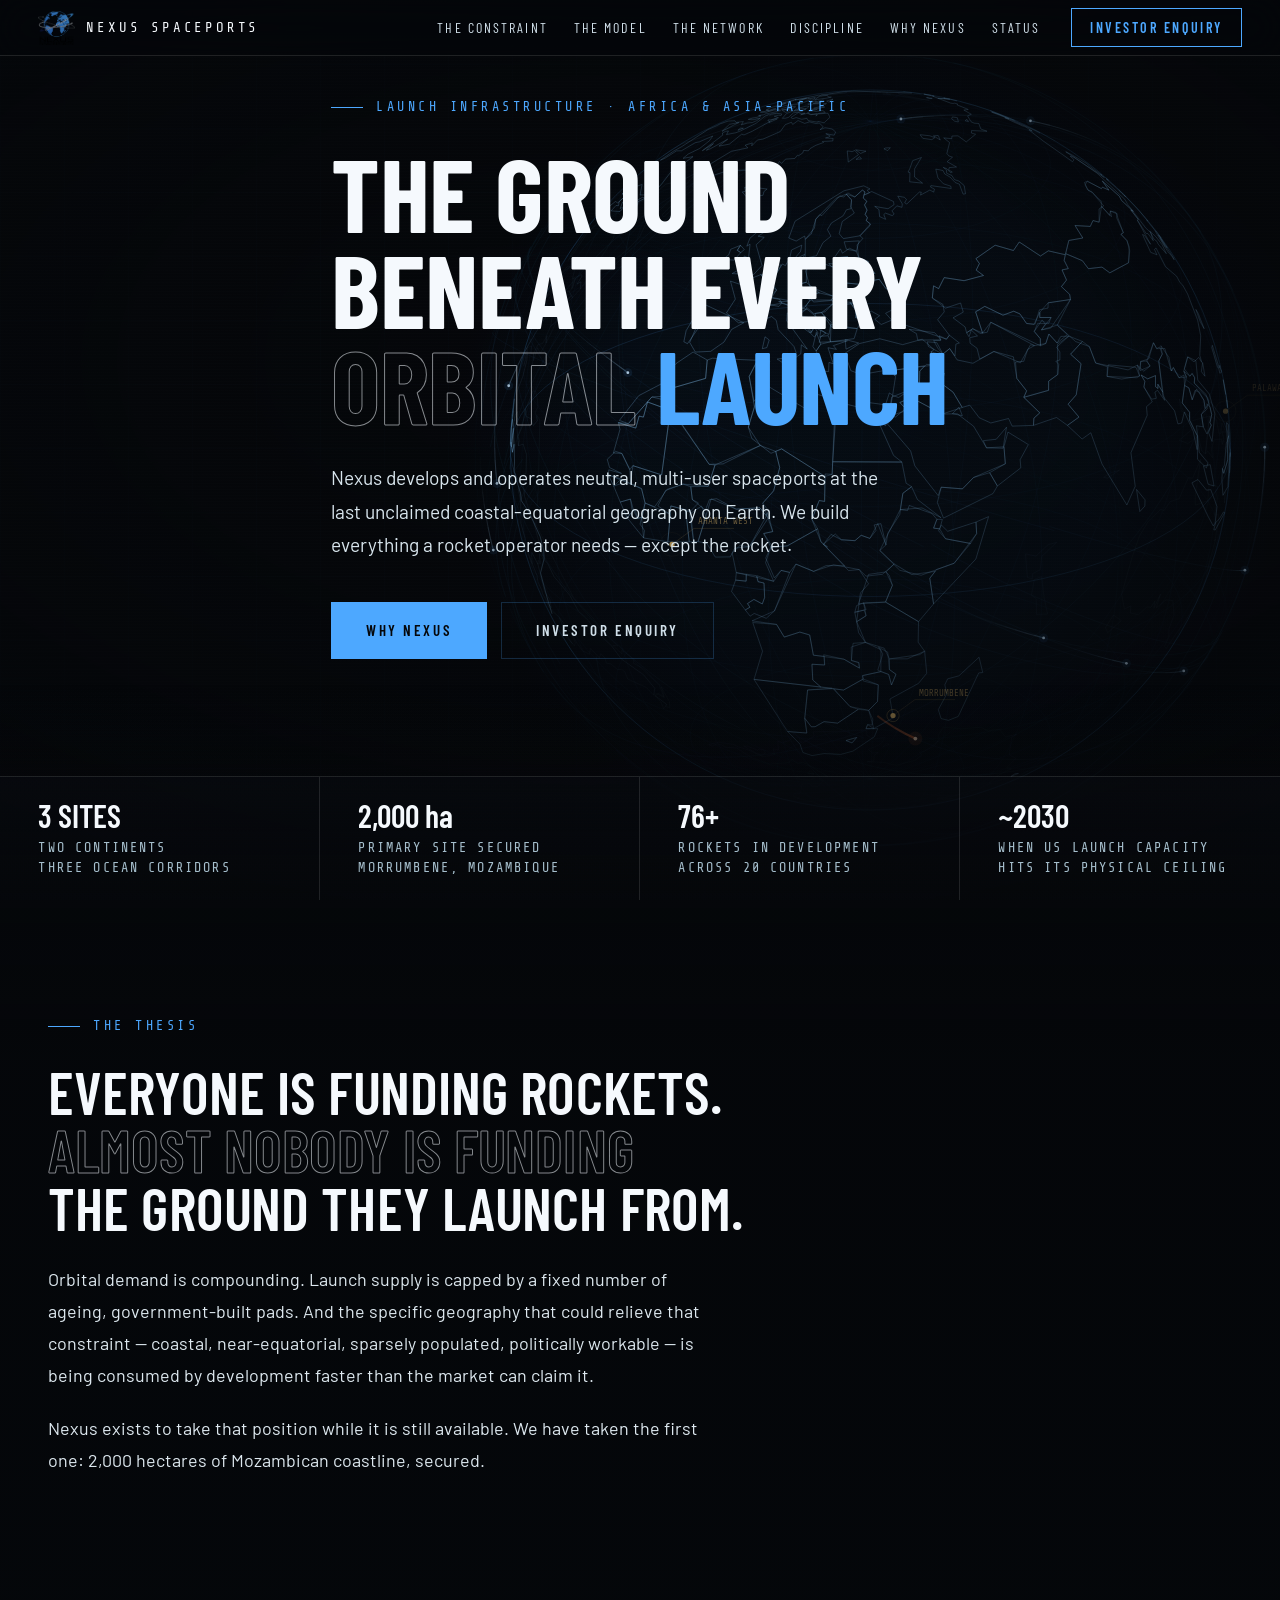
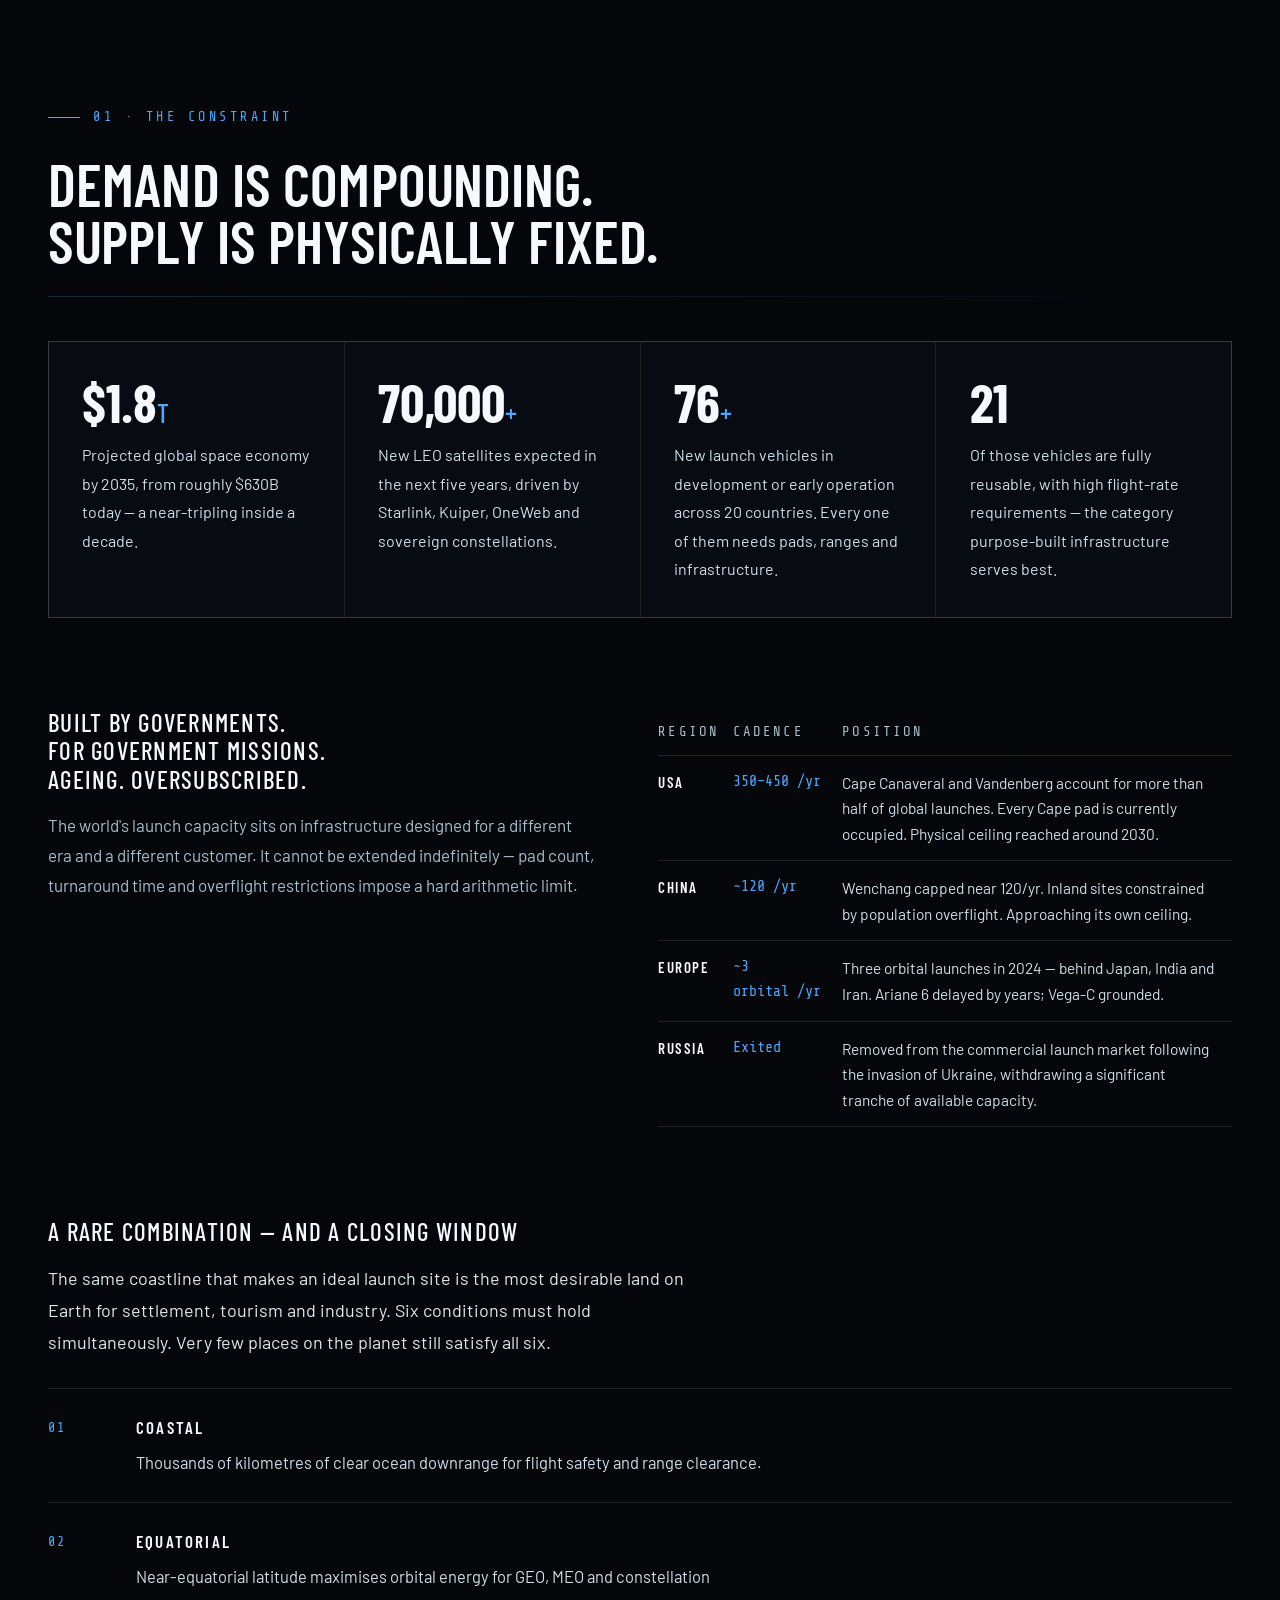
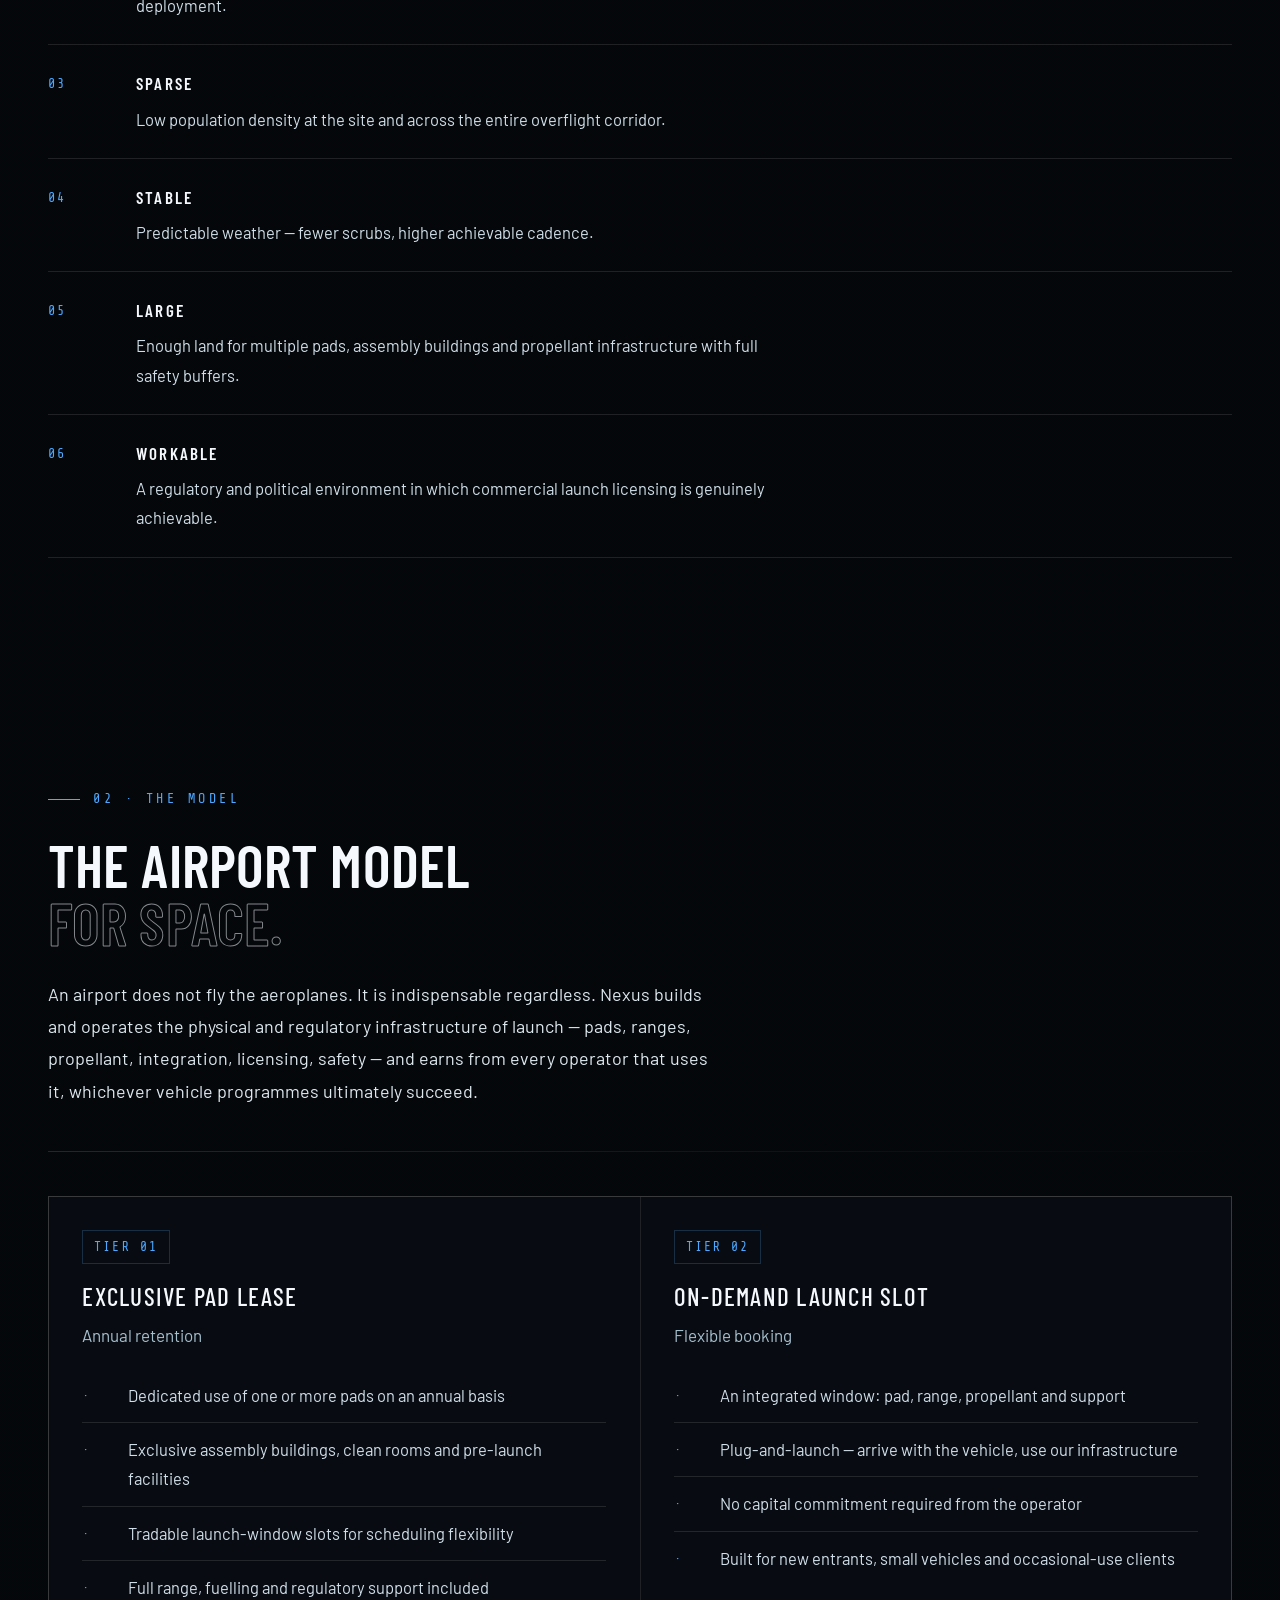
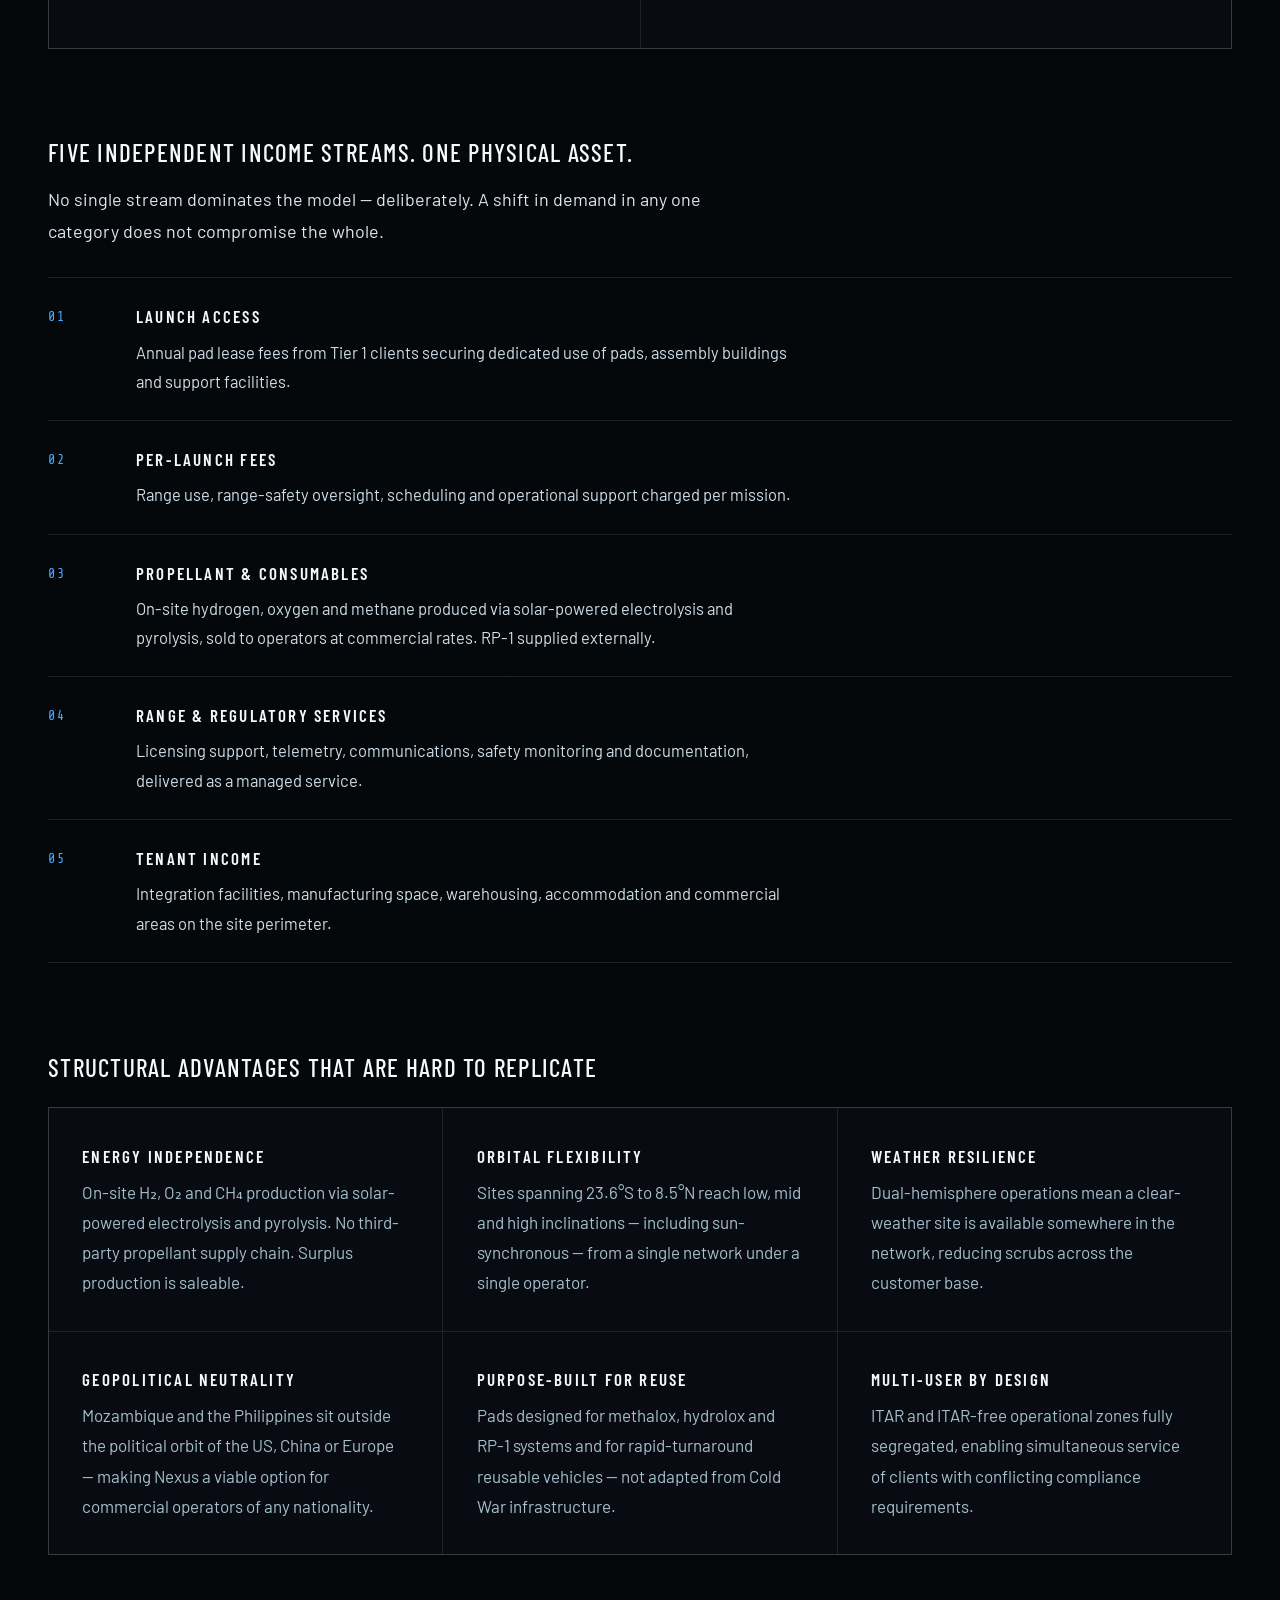
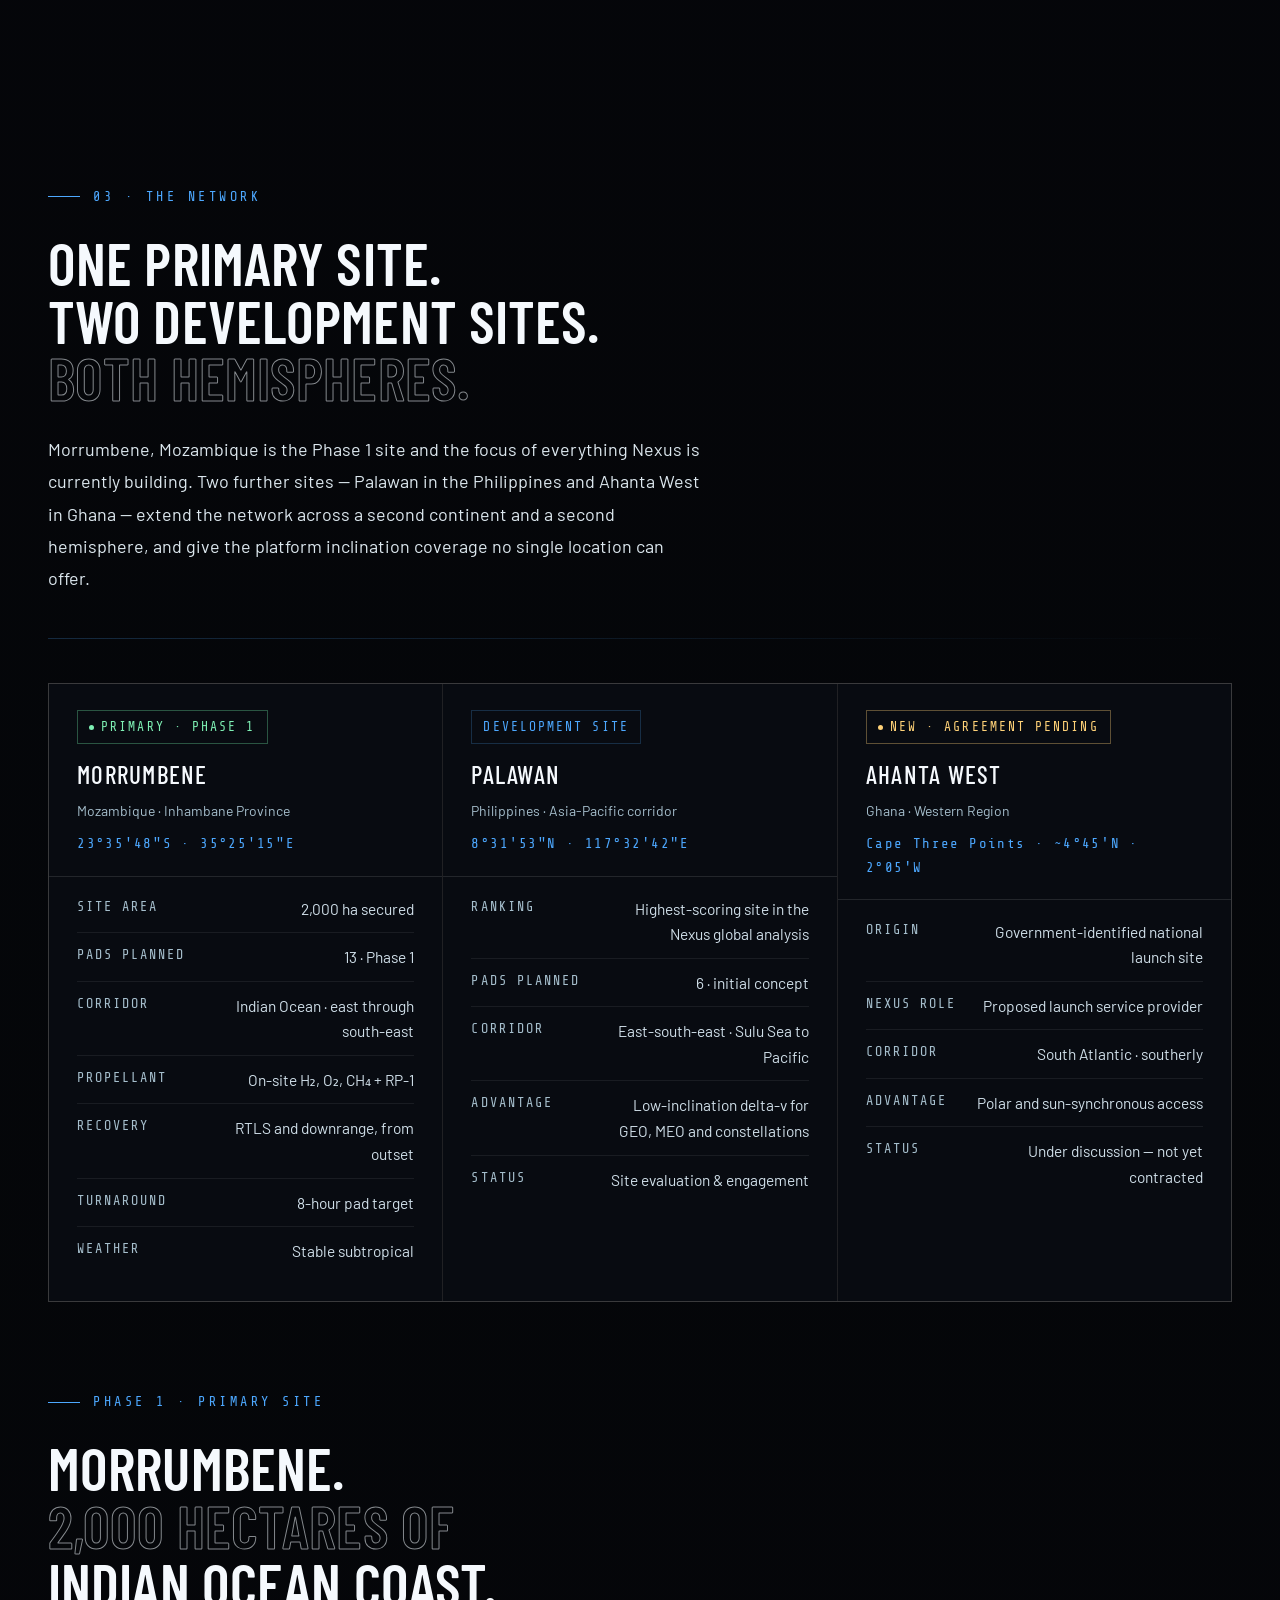
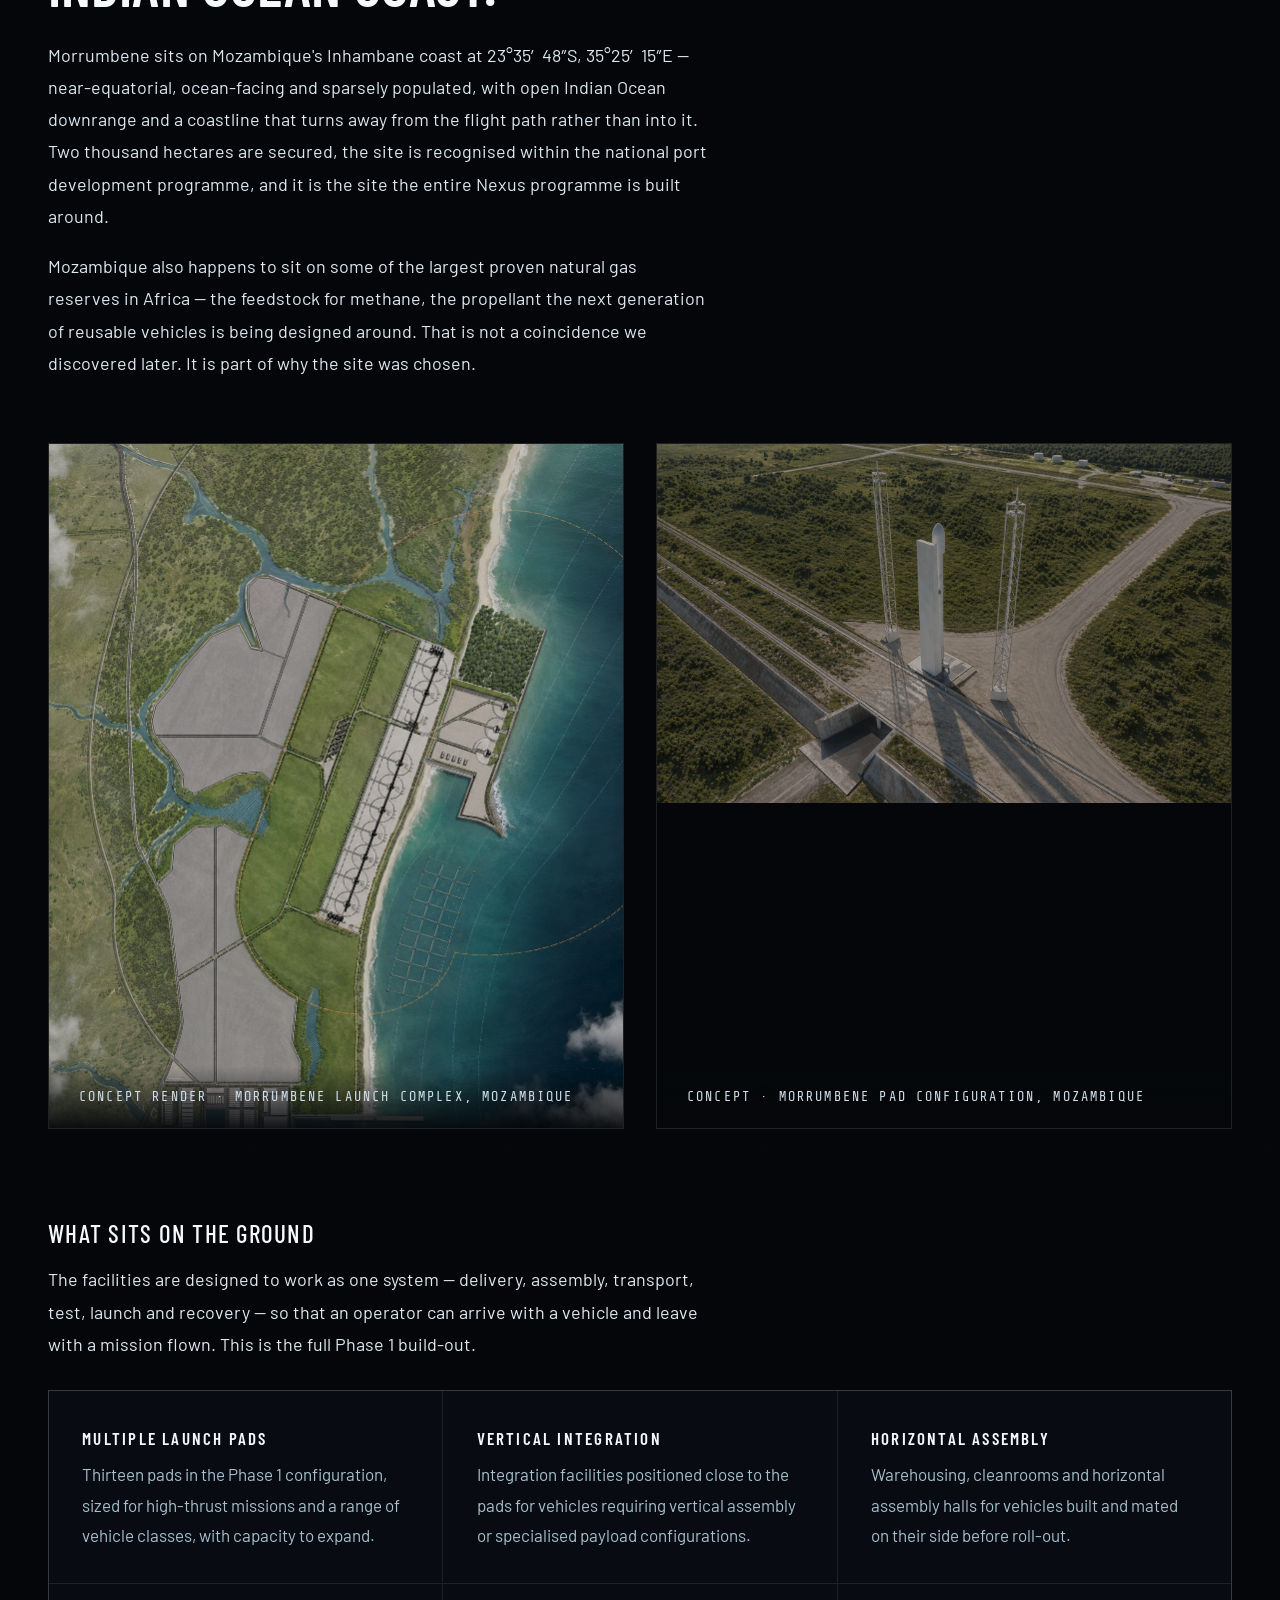
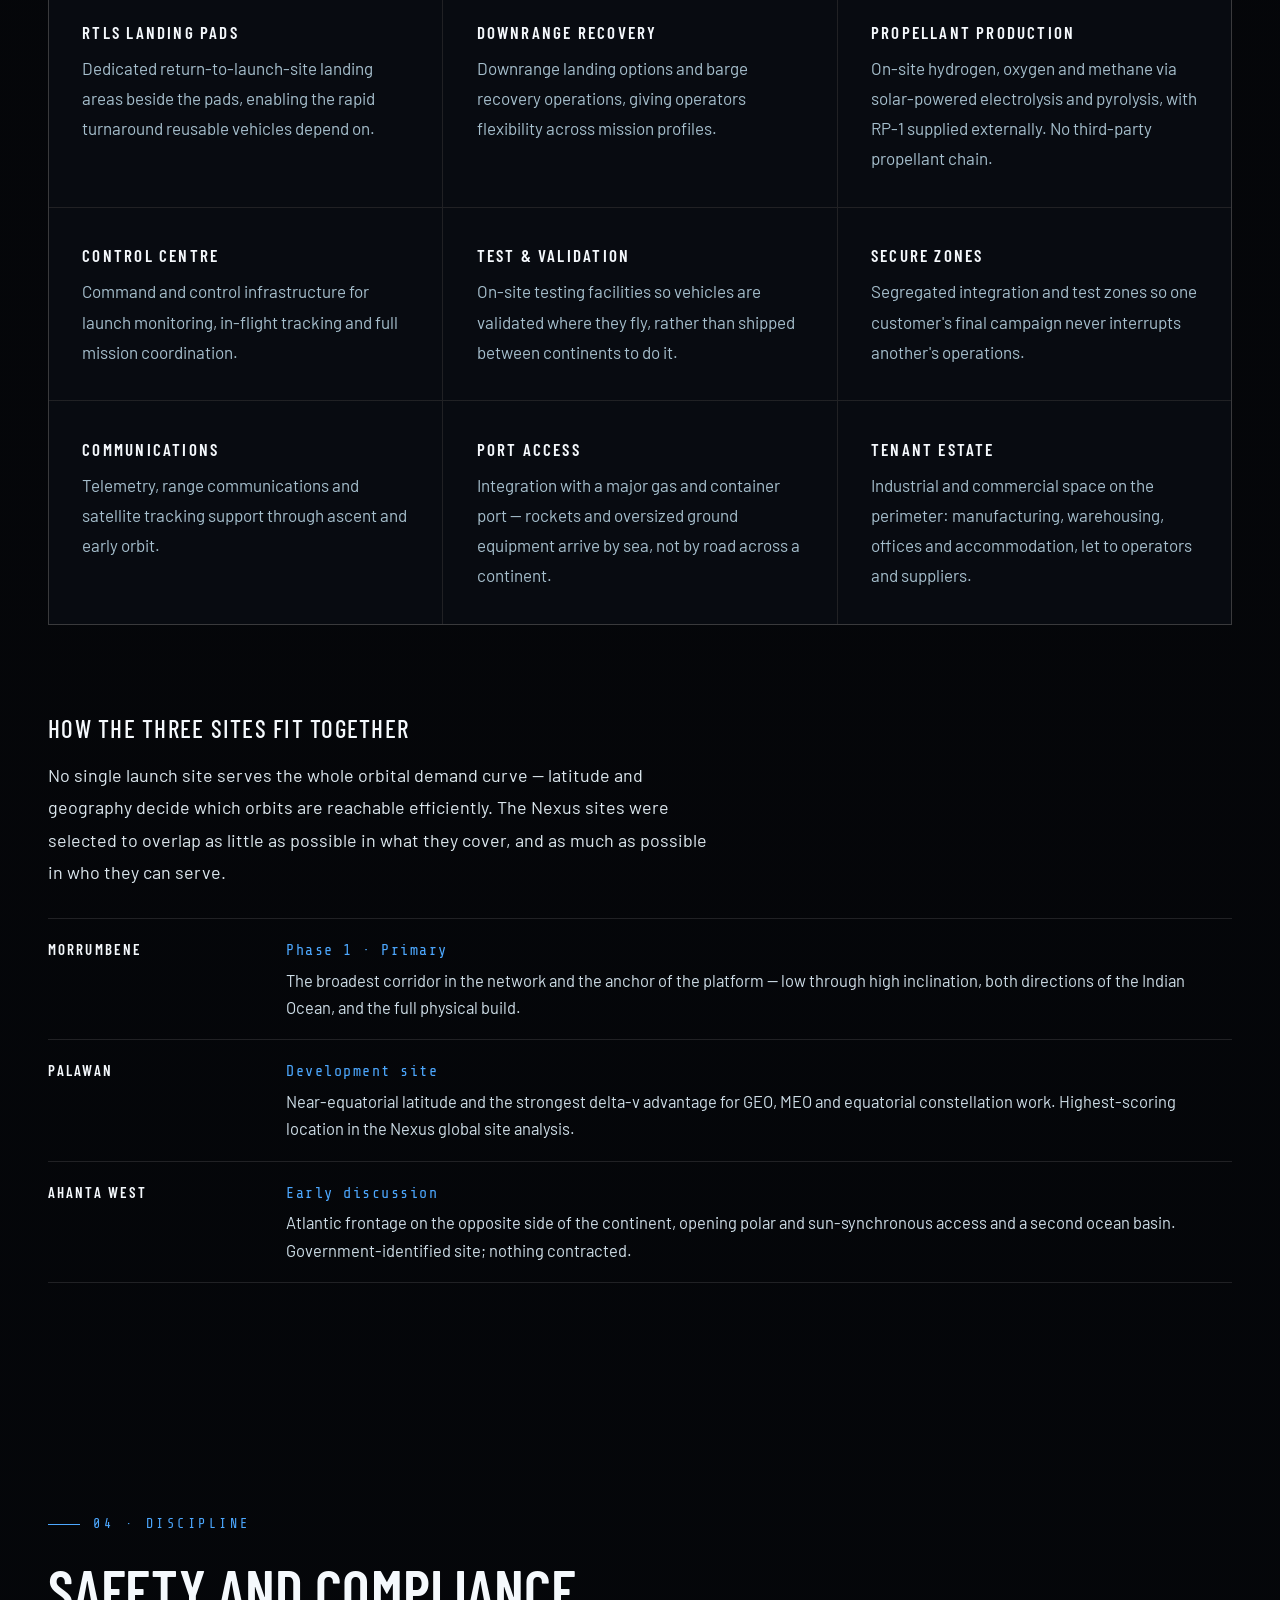
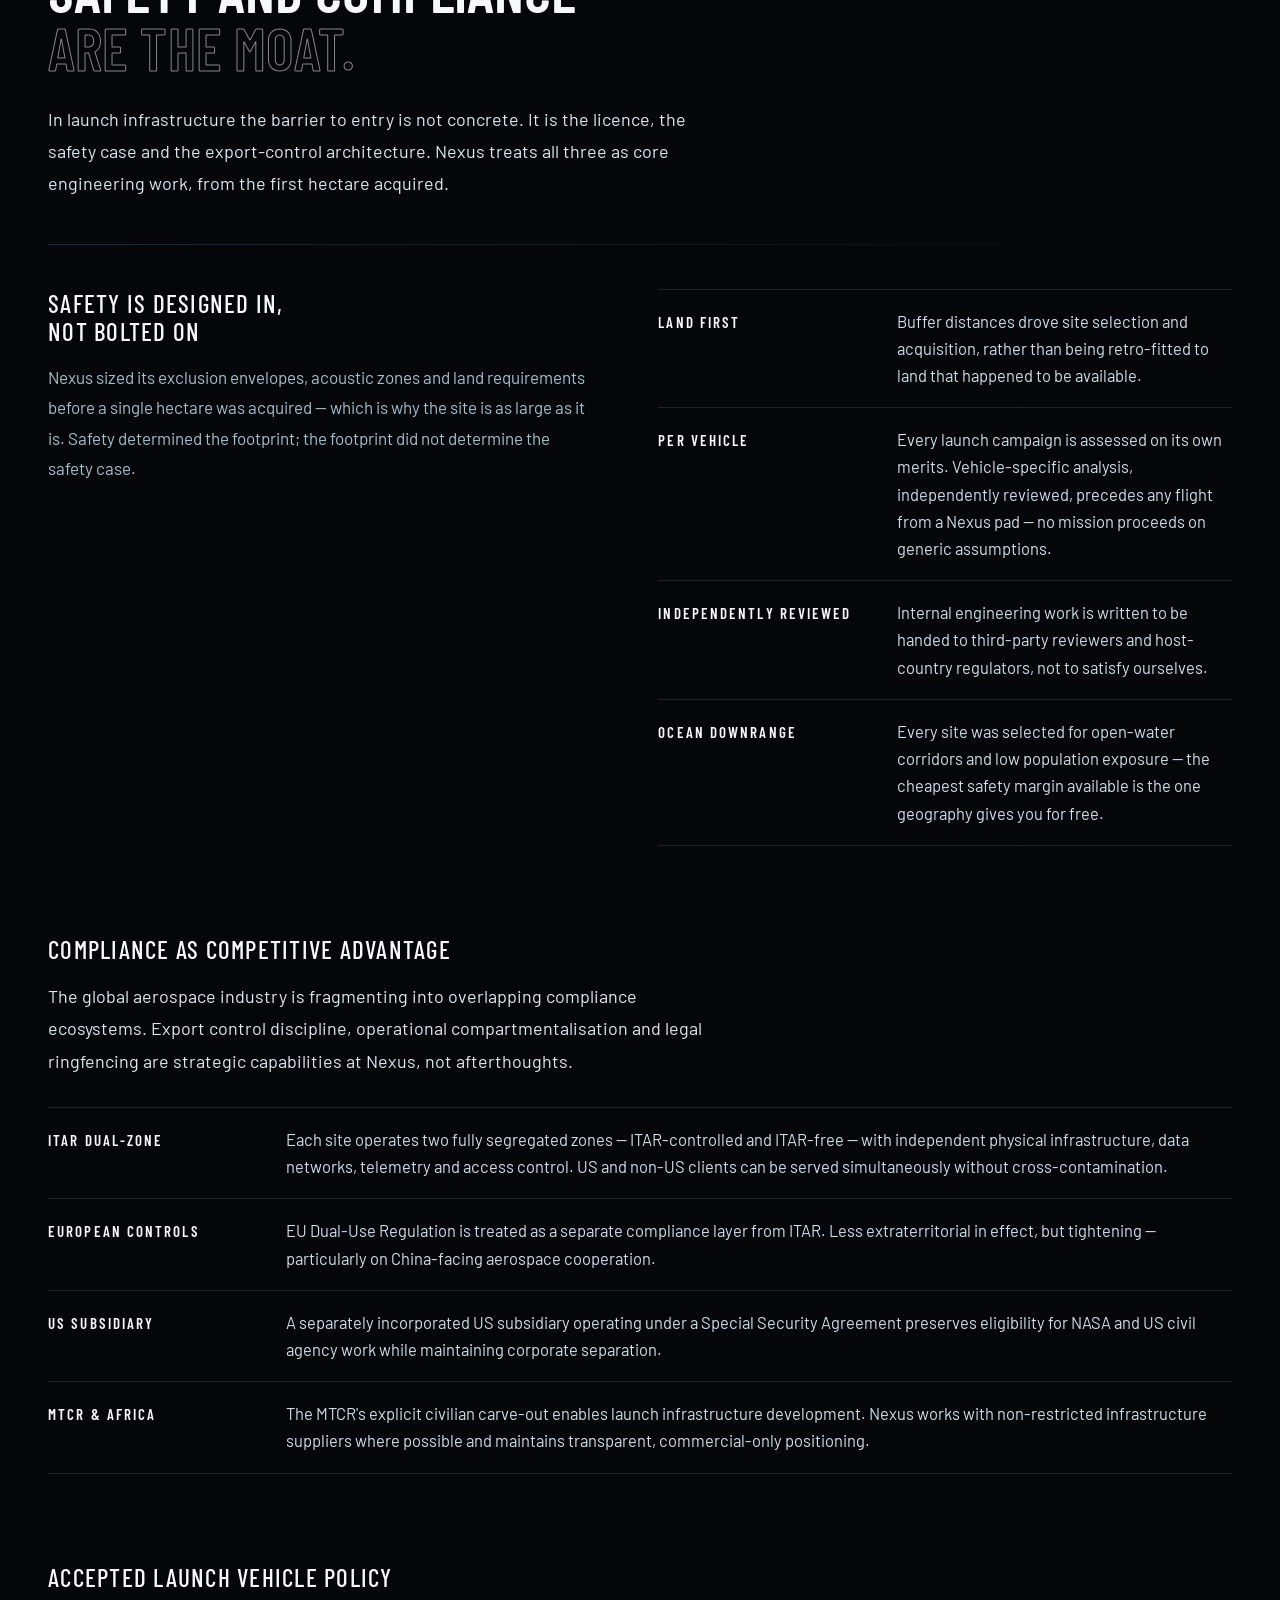
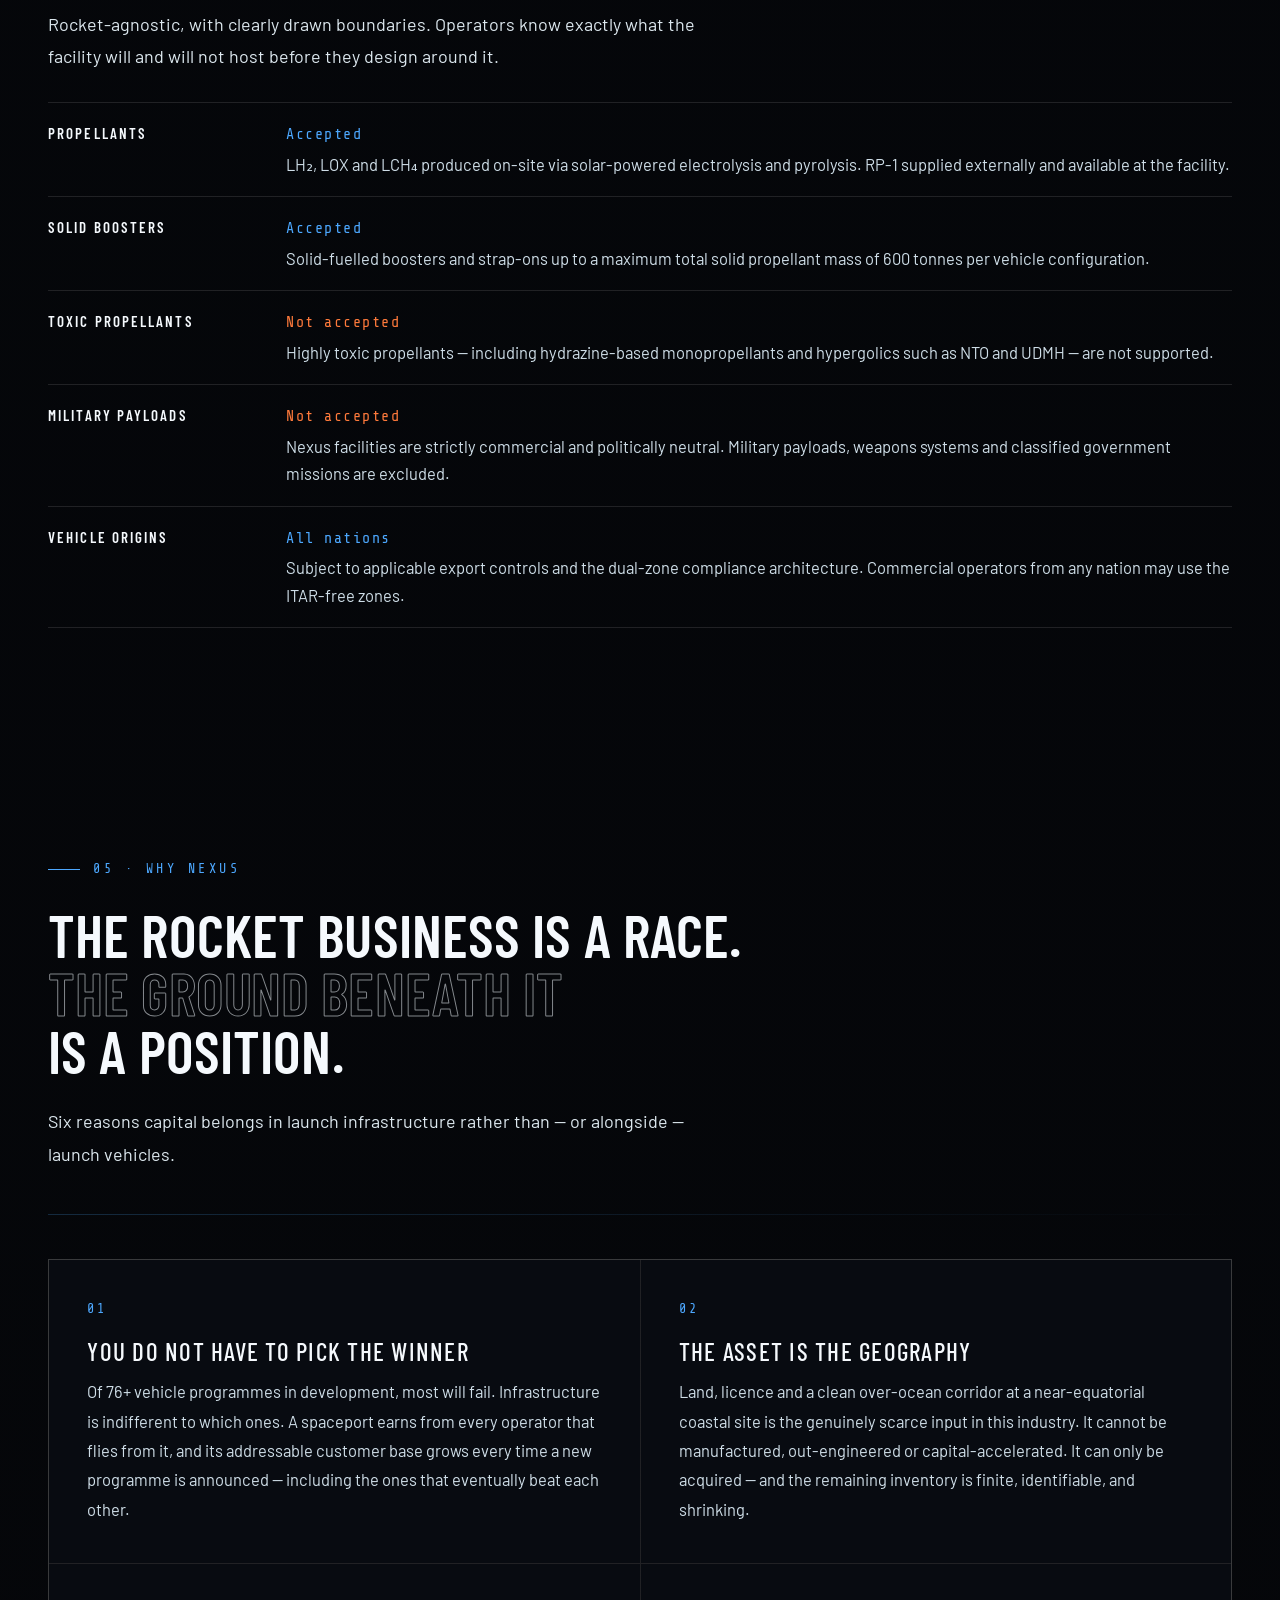
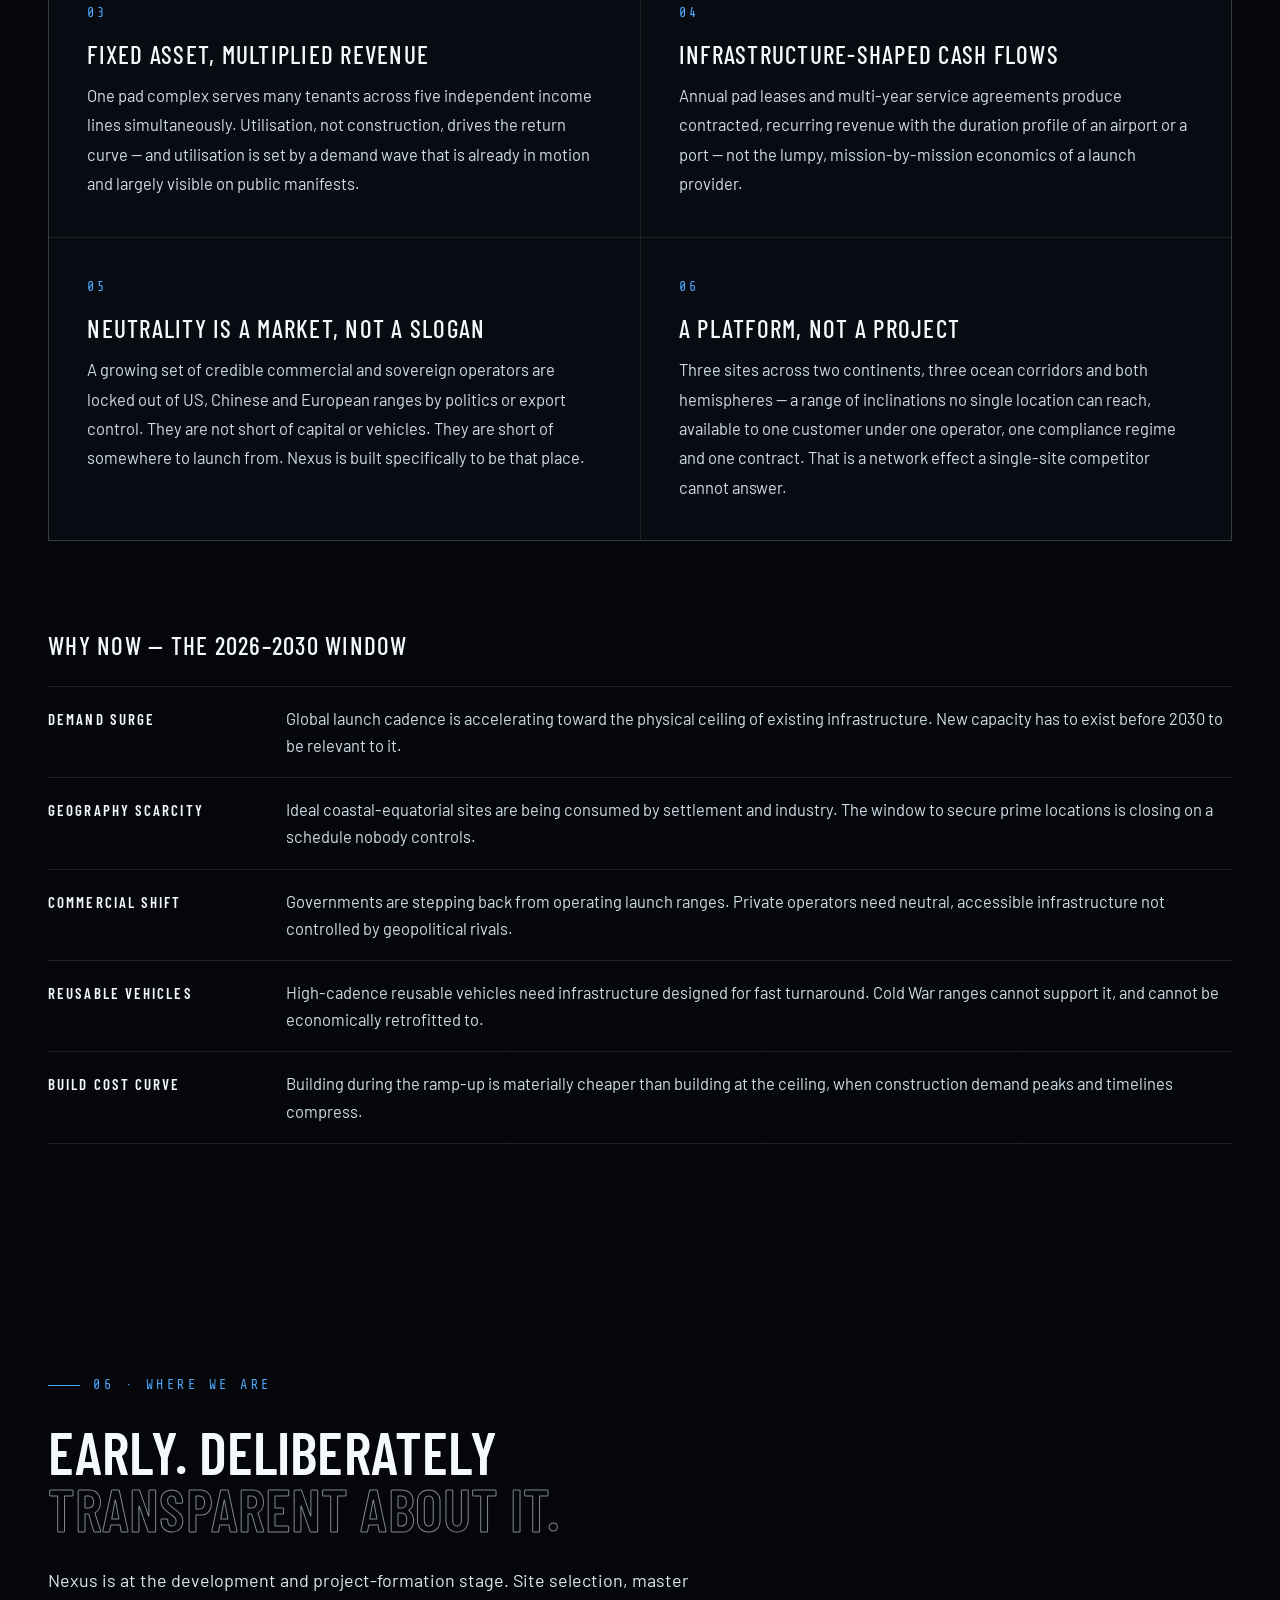
==== commit 380307b3: "Fix the blank locator map, and make tables usable on phones The map rendered empty because of script" ====
--- a/index.html
+++ b/index.html
@@ -272,7 +272,20 @@
   .nl > li{grid-template-columns:1fr;gap:8px}
   form{grid-template-columns:1fr}
   #globe{opacity:.55}
-  .tbl{font-size:14px}
+  /* A three-column table cannot fit a phone; it was being clipped by
+     overflow-x:hidden, so the last column was unreachable. Stack it instead,
+     with each cell carrying its column heading. */
+  .tbl{font-size:14px;display:block}
+  .tbl thead{display:none}
+  .tbl tbody,.tbl tr,.tbl td{display:block;width:auto}
+  .tbl tr{border-bottom:1px solid var(--border);padding:16px 0}
+  .tbl tr:last-child{border-bottom:0}
+  .tbl td{border:0;padding:0 0 10px}
+  .tbl td:last-child{padding-bottom:0}
+  .tbl td::before{content:attr(data-l);display:block;font-family:var(--fm);font-size:13px;
+    letter-spacing:.15em;text-transform:uppercase;color:var(--tm);margin-bottom:5px}
+  .tbl td:first-child::before{display:none}
+  .tbl td:first-child{font-size:19px;padding-bottom:8px}
 }
 </style>
 </head>
@@ -387,10 +400,10 @@
         <table class="tbl">
           <thead><tr><th>Region</th><th>Cadence</th><th>Position</th></tr></thead>
           <tbody>
-            <tr><td>USA</td><td class="num">350–450&nbsp;/yr</td><td>Cape Canaveral and Vandenberg account for more than half of global launches. Every Cape pad is currently occupied. Physical ceiling reached around 2030.</td></tr>
-            <tr><td>China</td><td class="num">~120&nbsp;/yr</td><td>Wenchang capped near 120/yr. Inland sites constrained by population overflight. Approaching its own ceiling.</td></tr>
-            <tr><td>Europe</td><td class="num">~3 orbital&nbsp;/yr</td><td>Three orbital launches in 2024 — behind Japan, India and Iran. Ariane 6 delayed by years; Vega-C grounded.</td></tr>
-            <tr><td>Russia</td><td class="num">Exited</td><td>Removed from the commercial launch market following the invasion of Ukraine, withdrawing a significant tranche of available capacity.</td></tr>
+            <tr><td data-l="Region">USA</td><td class="num" data-l="Cadence">350–450&nbsp;/yr</td><td data-l="Position">Cape Canaveral and Vandenberg account for more than half of global launches. Every Cape pad is currently occupied. Physical ceiling reached around 2030.</td></tr>
+            <tr><td data-l="Region">China</td><td class="num" data-l="Cadence">~120&nbsp;/yr</td><td data-l="Position">Wenchang capped near 120/yr. Inland sites constrained by population overflight. Approaching its own ceiling.</td></tr>
+            <tr><td data-l="Region">Europe</td><td class="num" data-l="Cadence">~3 orbital&nbsp;/yr</td><td data-l="Position">Three orbital launches in 2024 — behind Japan, India and Iran. Ariane 6 delayed by years; Vega-C grounded.</td></tr>
+            <tr><td data-l="Region">Russia</td><td class="num" data-l="Cadence">Exited</td><td data-l="Position">Removed from the commercial launch market following the invasion of Ukraine, withdrawing a significant tranche of available capacity.</td></tr>
           </tbody>
         </table>
       </div>
@@ -789,13 +802,13 @@
       <table class="tbl">
         <thead><tr><th>Area</th><th>Current status</th><th>Next milestone</th></tr></thead>
         <tbody>
-          <tr><td>Primary Site</td><td>Morrumbene secured — 2,000 ha, recognised within the national port development programme</td><td>Finalise legal site control and boundary confirmation</td></tr>
-          <tr><td>Master Planning</td><td>Initial land-use and zoning model prepared for the full Phase 1 build</td><td>Independent engineering review</td></tr>
-          <tr><td>Safety Framework</td><td>Internal preliminary framework prepared</td><td>Independent validation</td></tr>
-          <tr><td>Further Sites</td><td>Palawan under evaluation; Ahanta West in early government discussion</td><td>Site agreements and regulatory pathway</td></tr>
-          <tr><td>Customers</td><td>Target operator universe identified</td><td>LOIs, reservation agreements, technical reviews</td></tr>
-          <tr><td>Regulation</td><td>Compliance strategy developed</td><td>Host-country pathway and legal opinions</td></tr>
-          <tr><td>Financing</td><td>Corporate round underway</td><td>Project-finance-ready package</td></tr>
+          <tr><td data-l="Area">Primary Site</td><td data-l="Current status">Morrumbene secured — 2,000 ha, recognised within the national port development programme</td><td data-l="Next milestone">Finalise legal site control and boundary confirmation</td></tr>
+          <tr><td data-l="Area">Master Planning</td><td data-l="Current status">Initial land-use and zoning model prepared for the full Phase 1 build</td><td data-l="Next milestone">Independent engineering review</td></tr>
+          <tr><td data-l="Area">Safety Framework</td><td data-l="Current status">Internal preliminary framework prepared</td><td data-l="Next milestone">Independent validation</td></tr>
+          <tr><td data-l="Area">Further Sites</td><td data-l="Current status">Palawan under evaluation; Ahanta West in early government discussion</td><td data-l="Next milestone">Site agreements and regulatory pathway</td></tr>
+          <tr><td data-l="Area">Customers</td><td data-l="Current status">Target operator universe identified</td><td data-l="Next milestone">LOIs, reservation agreements, technical reviews</td></tr>
+          <tr><td data-l="Area">Regulation</td><td data-l="Current status">Compliance strategy developed</td><td data-l="Next milestone">Host-country pathway and legal opinions</td></tr>
+          <tr><td data-l="Area">Financing</td><td data-l="Current status">Corporate round underway</td><td data-l="Next milestone">Project-finance-ready package</td></tr>
         </tbody>
       </table>
       <p class="note">
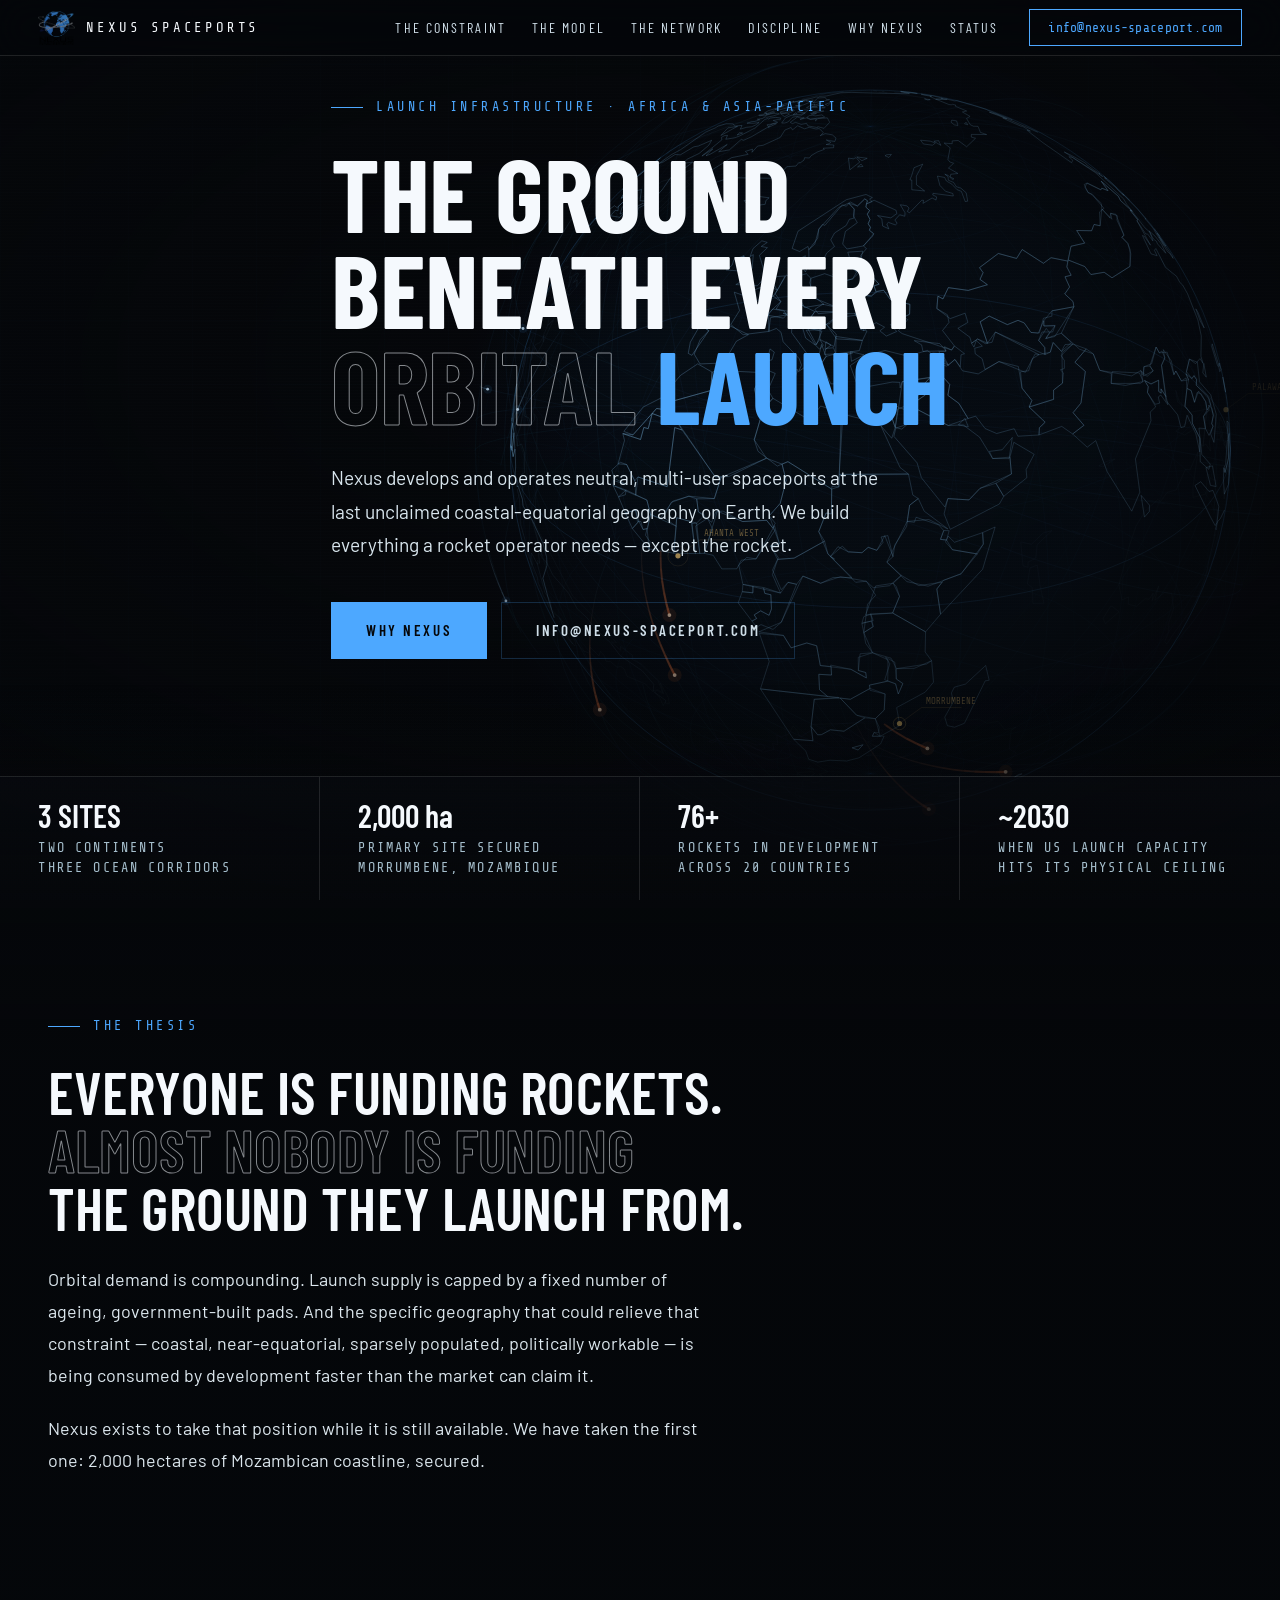
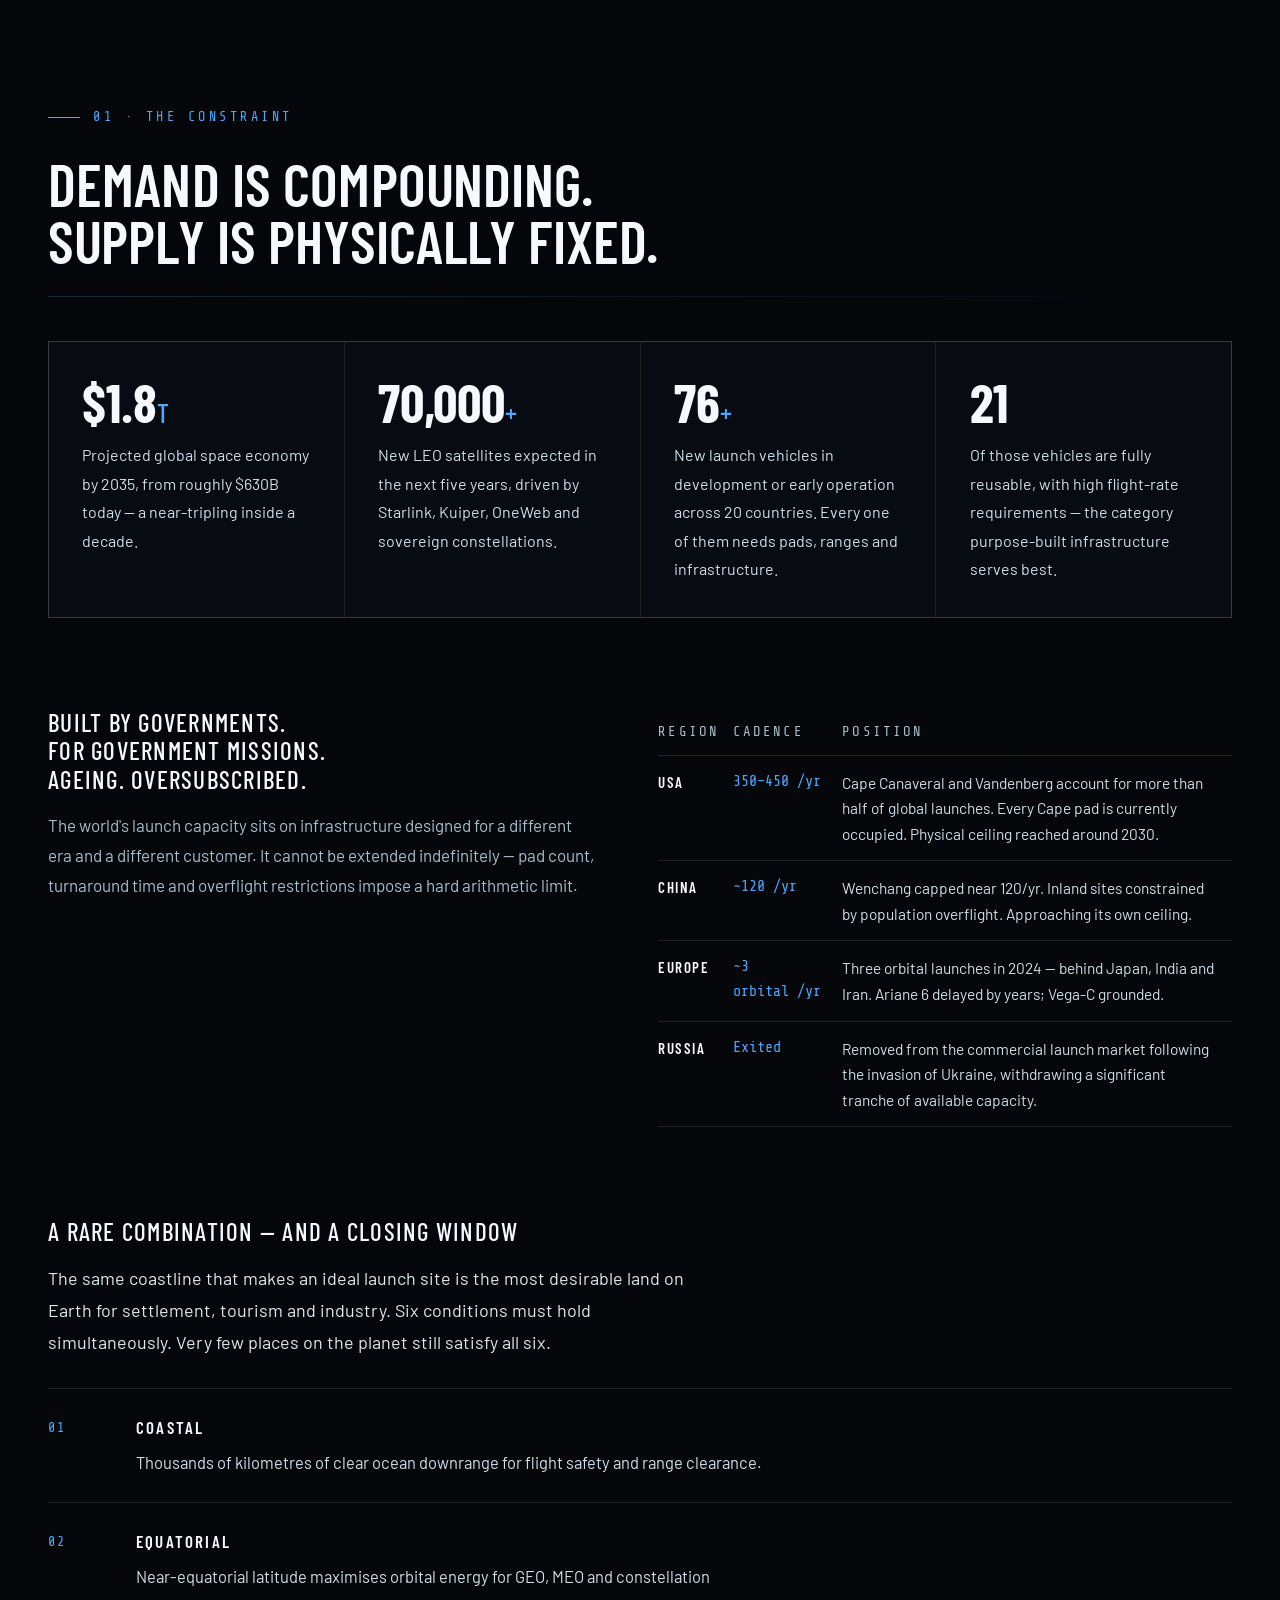
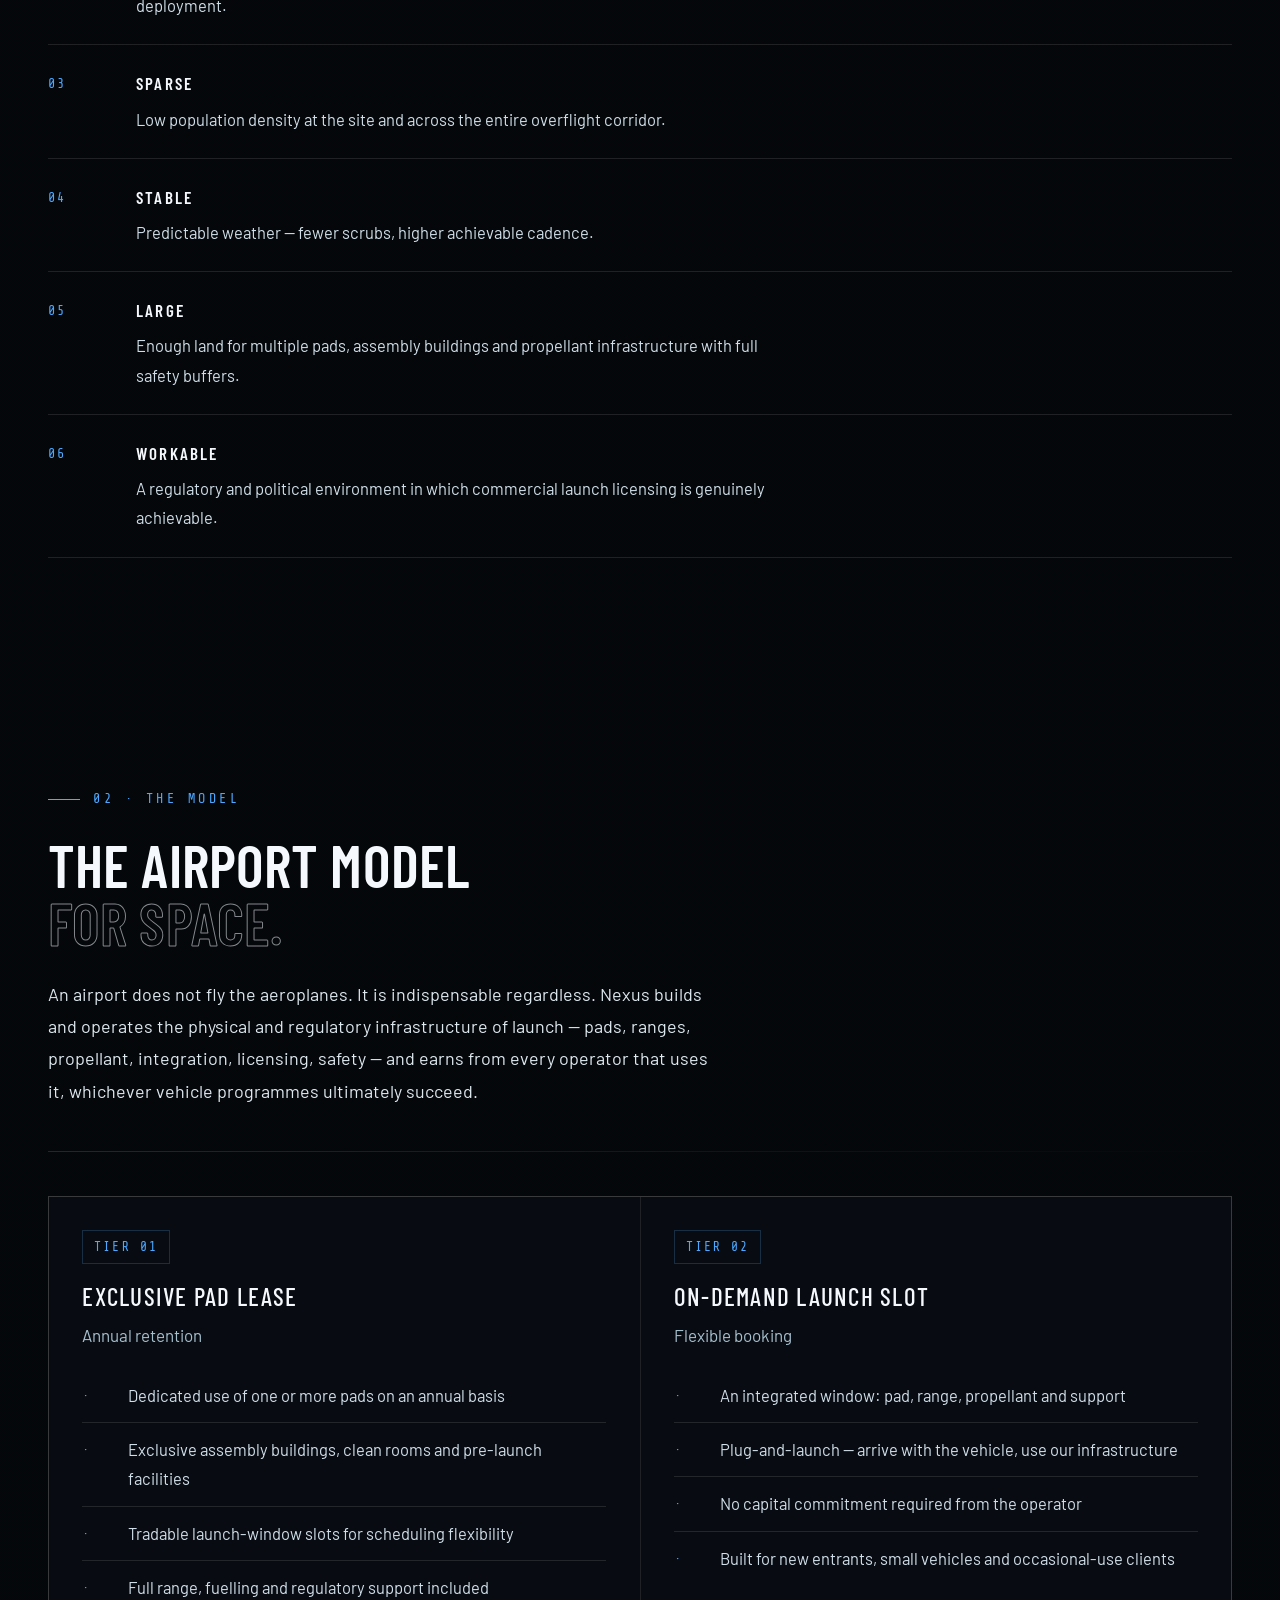
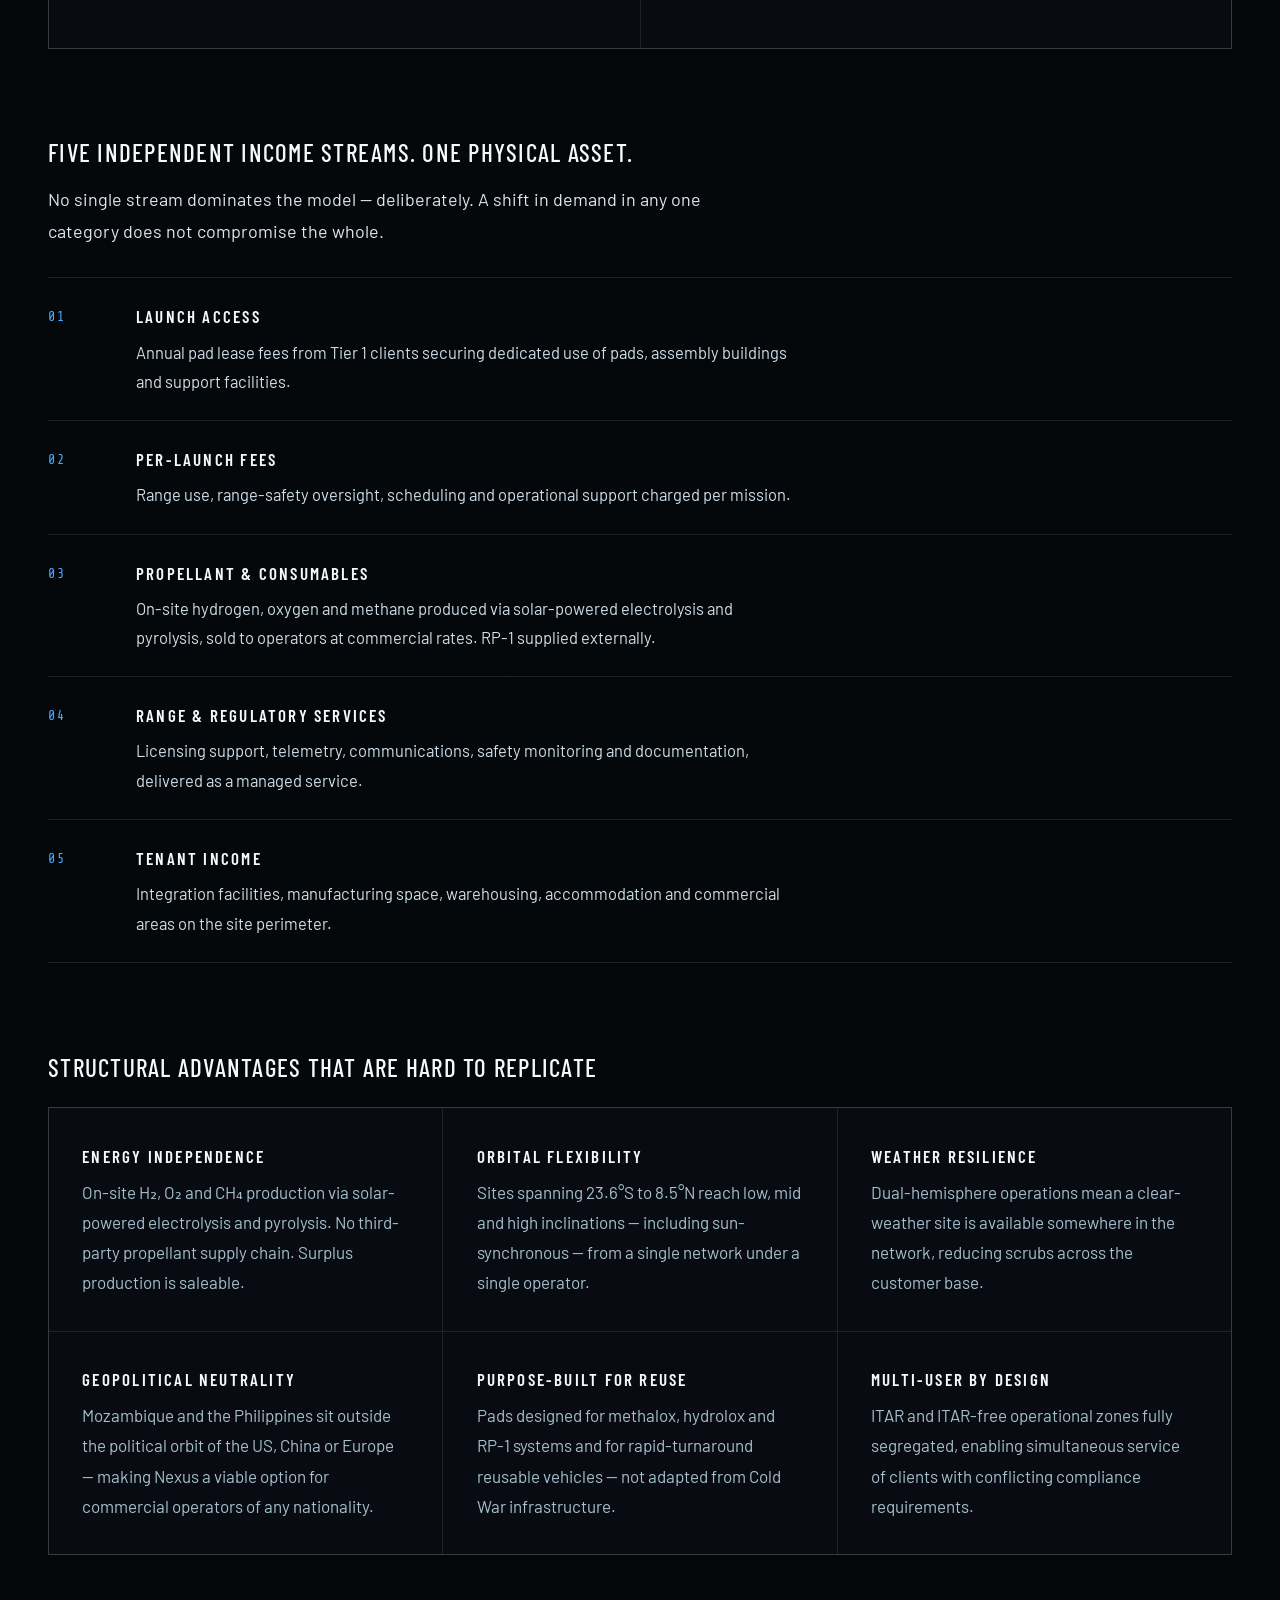
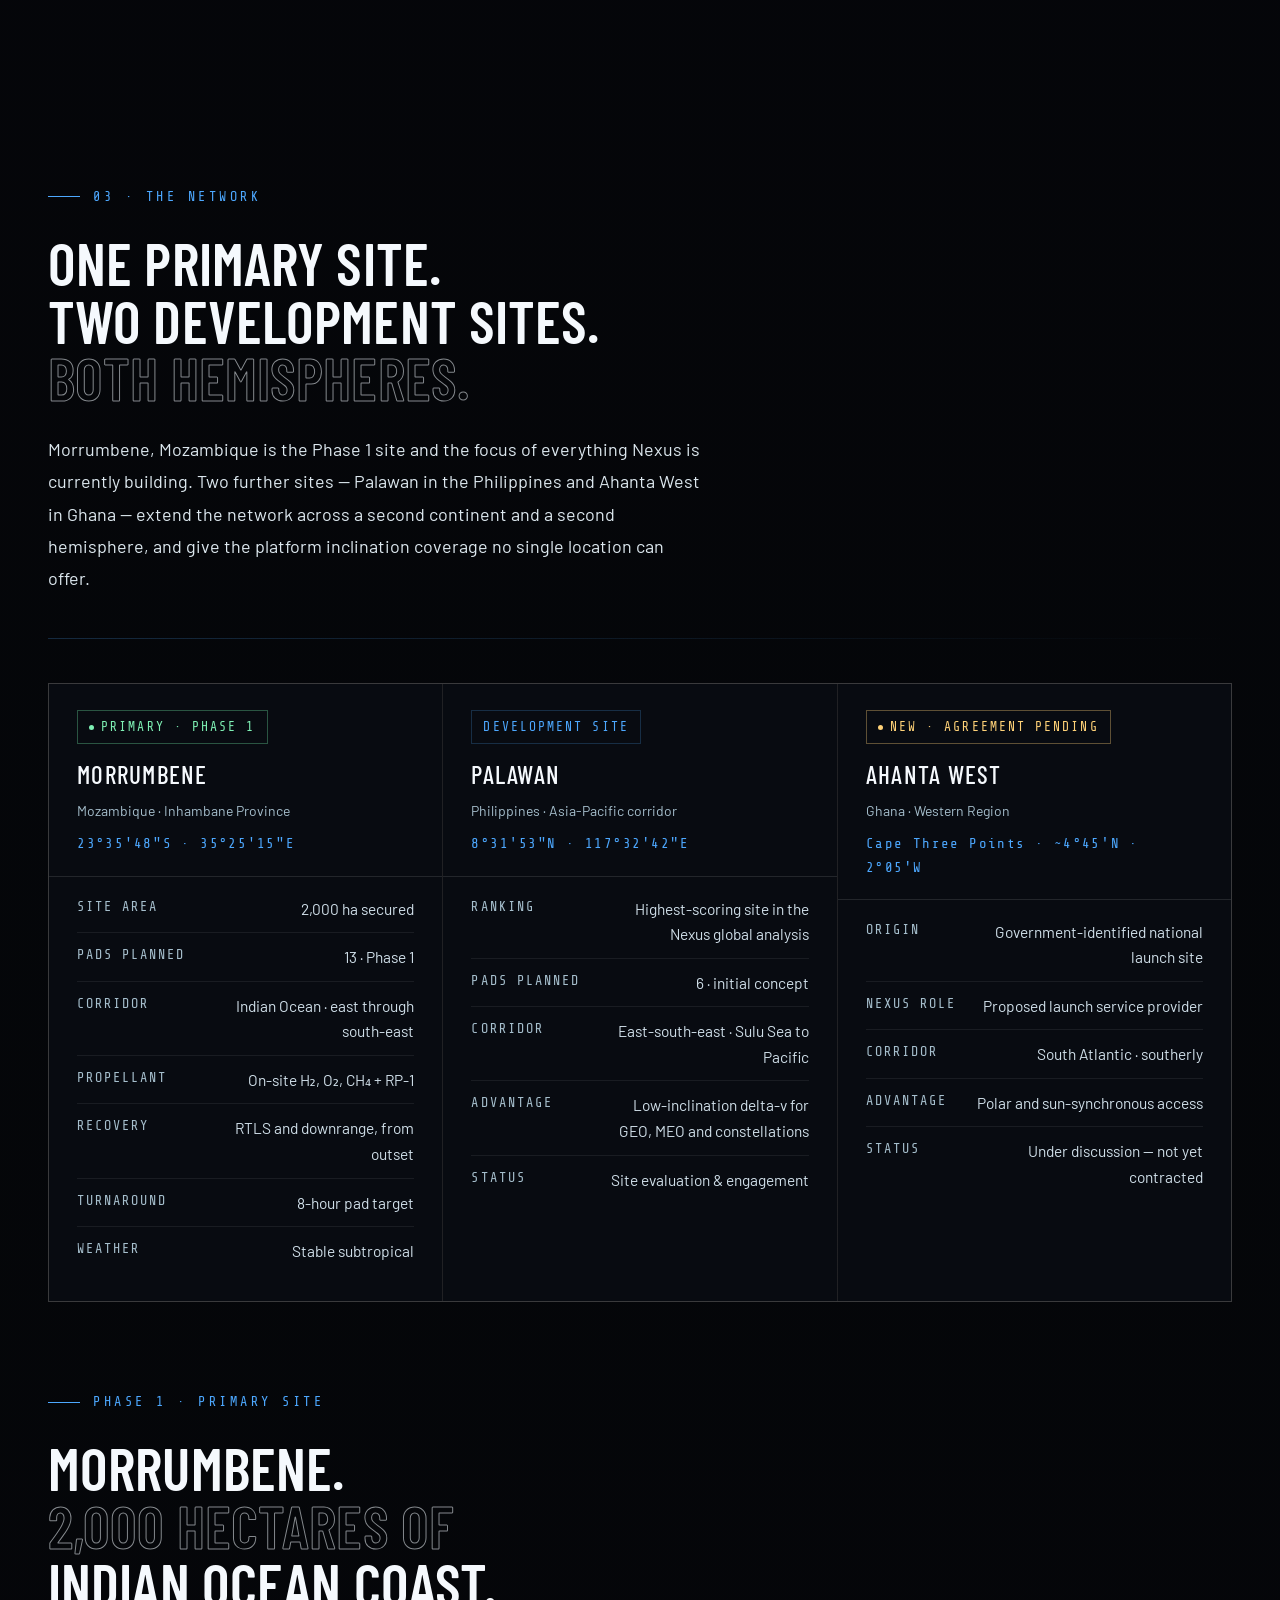
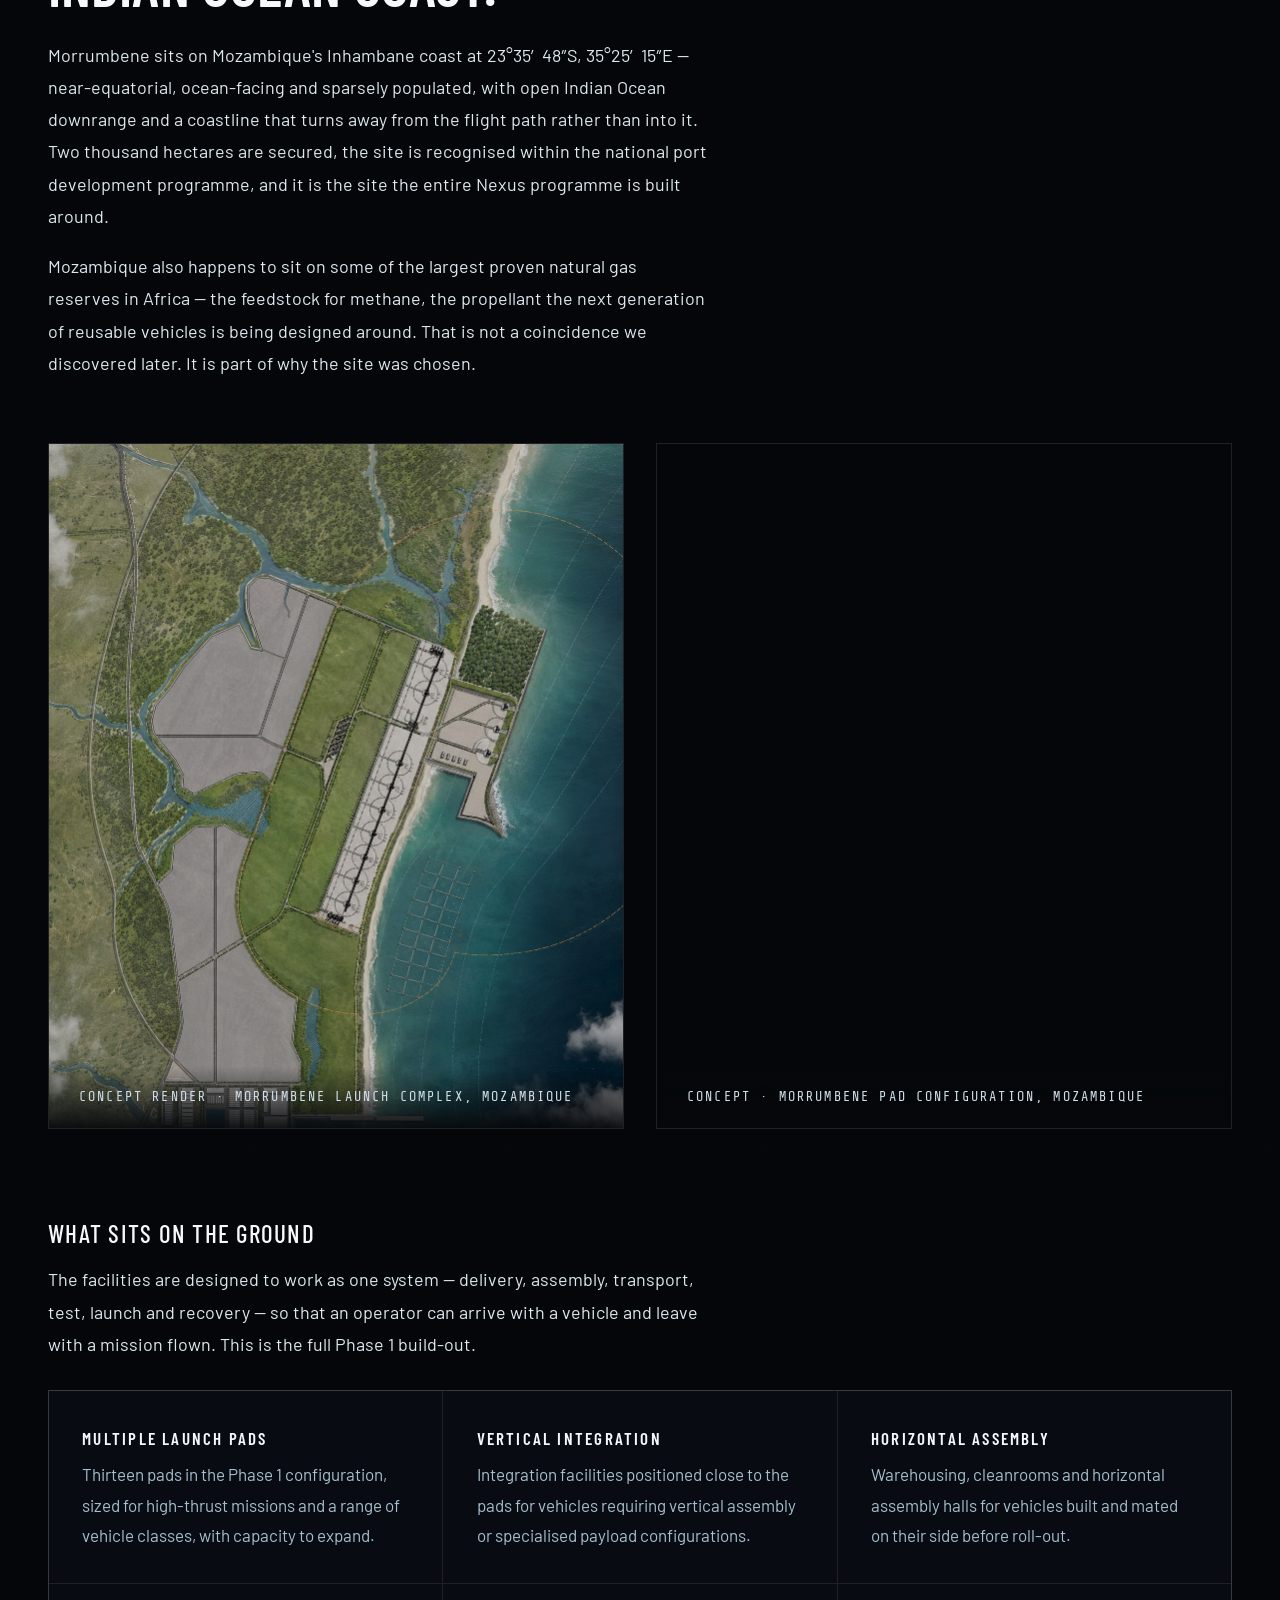
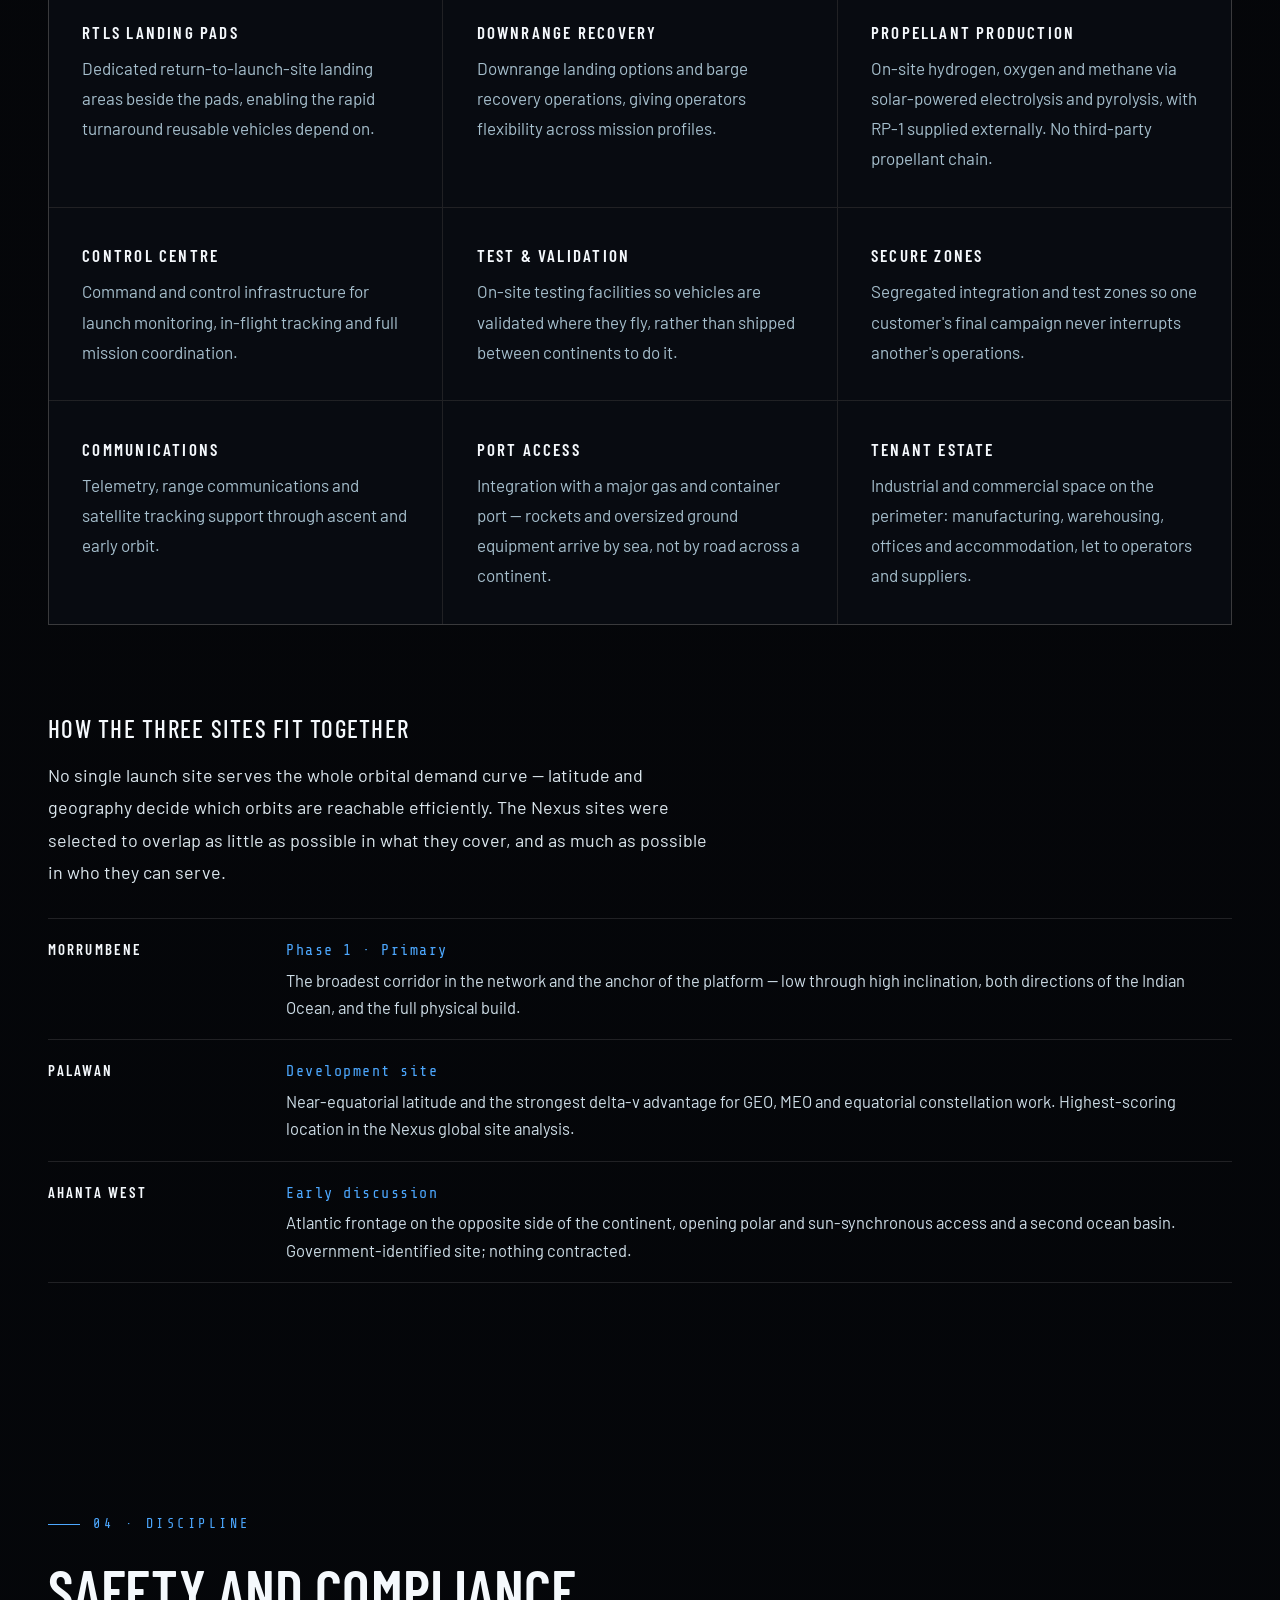
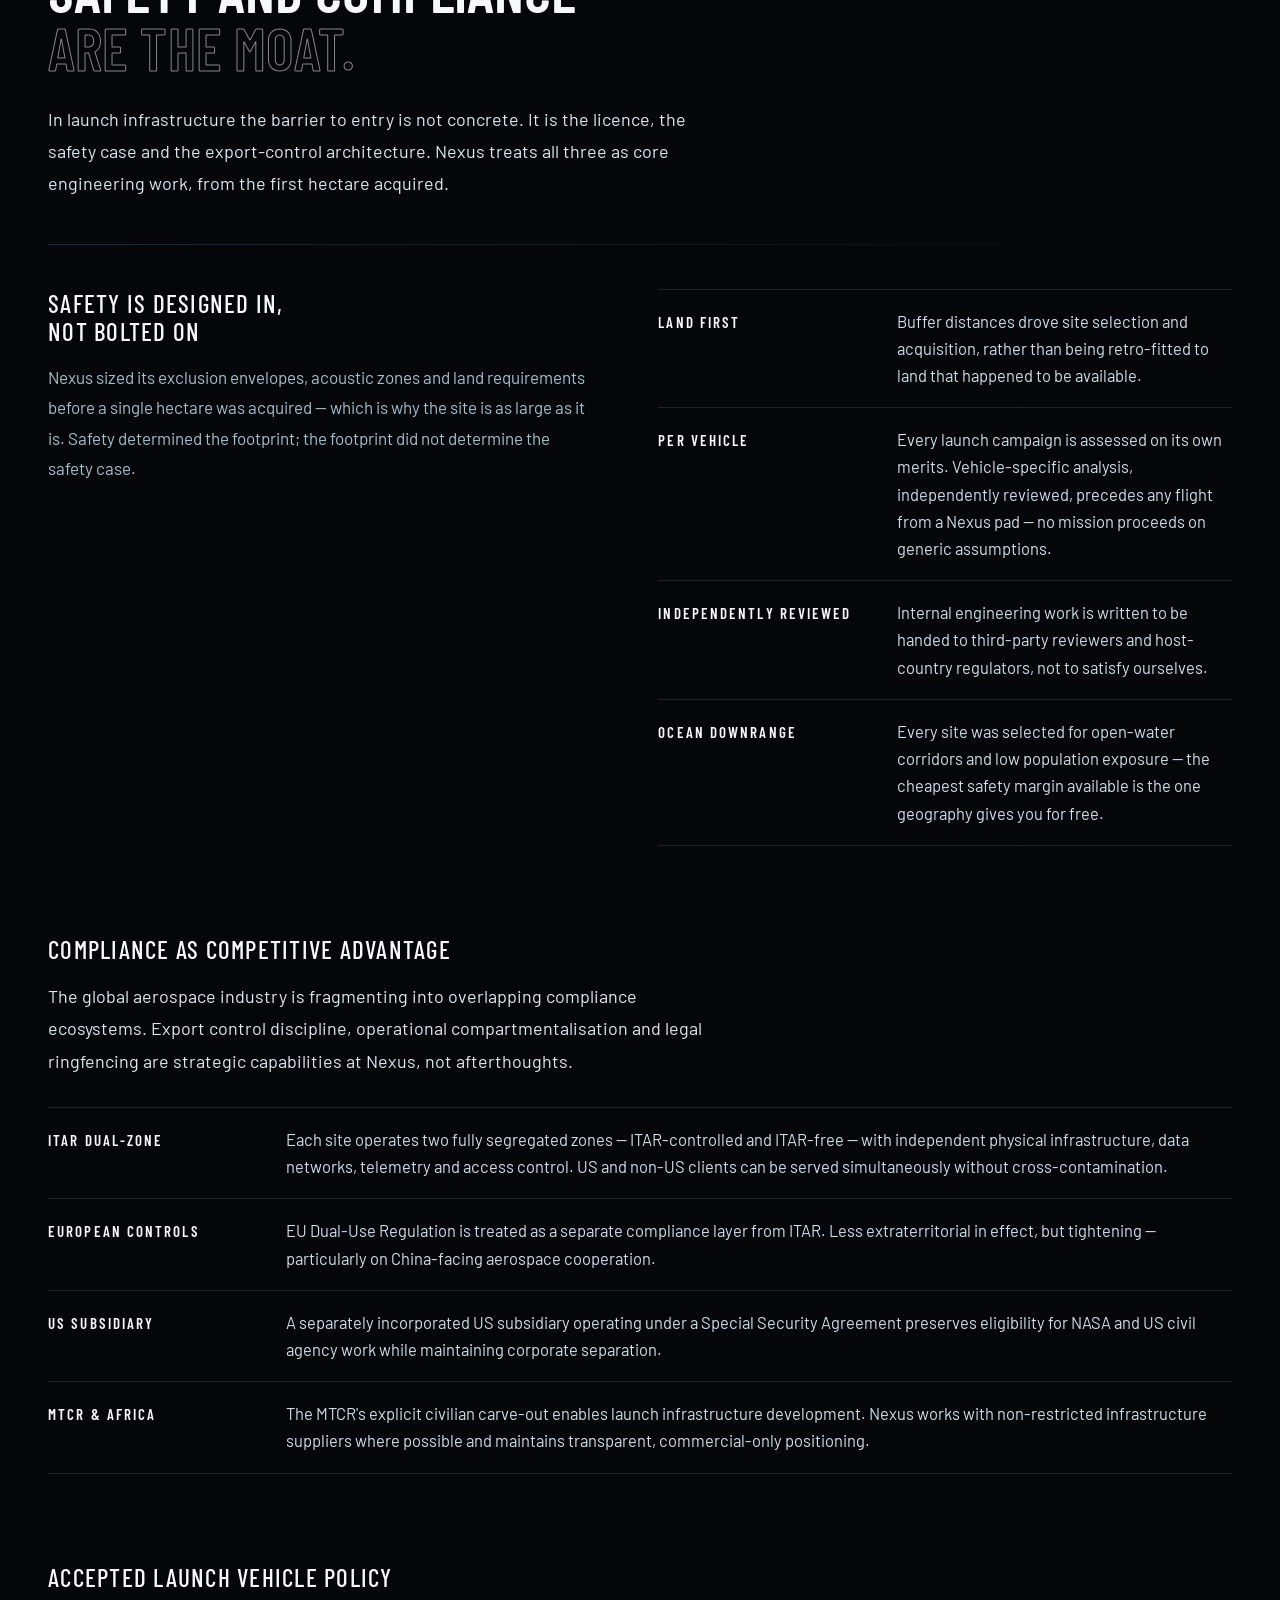
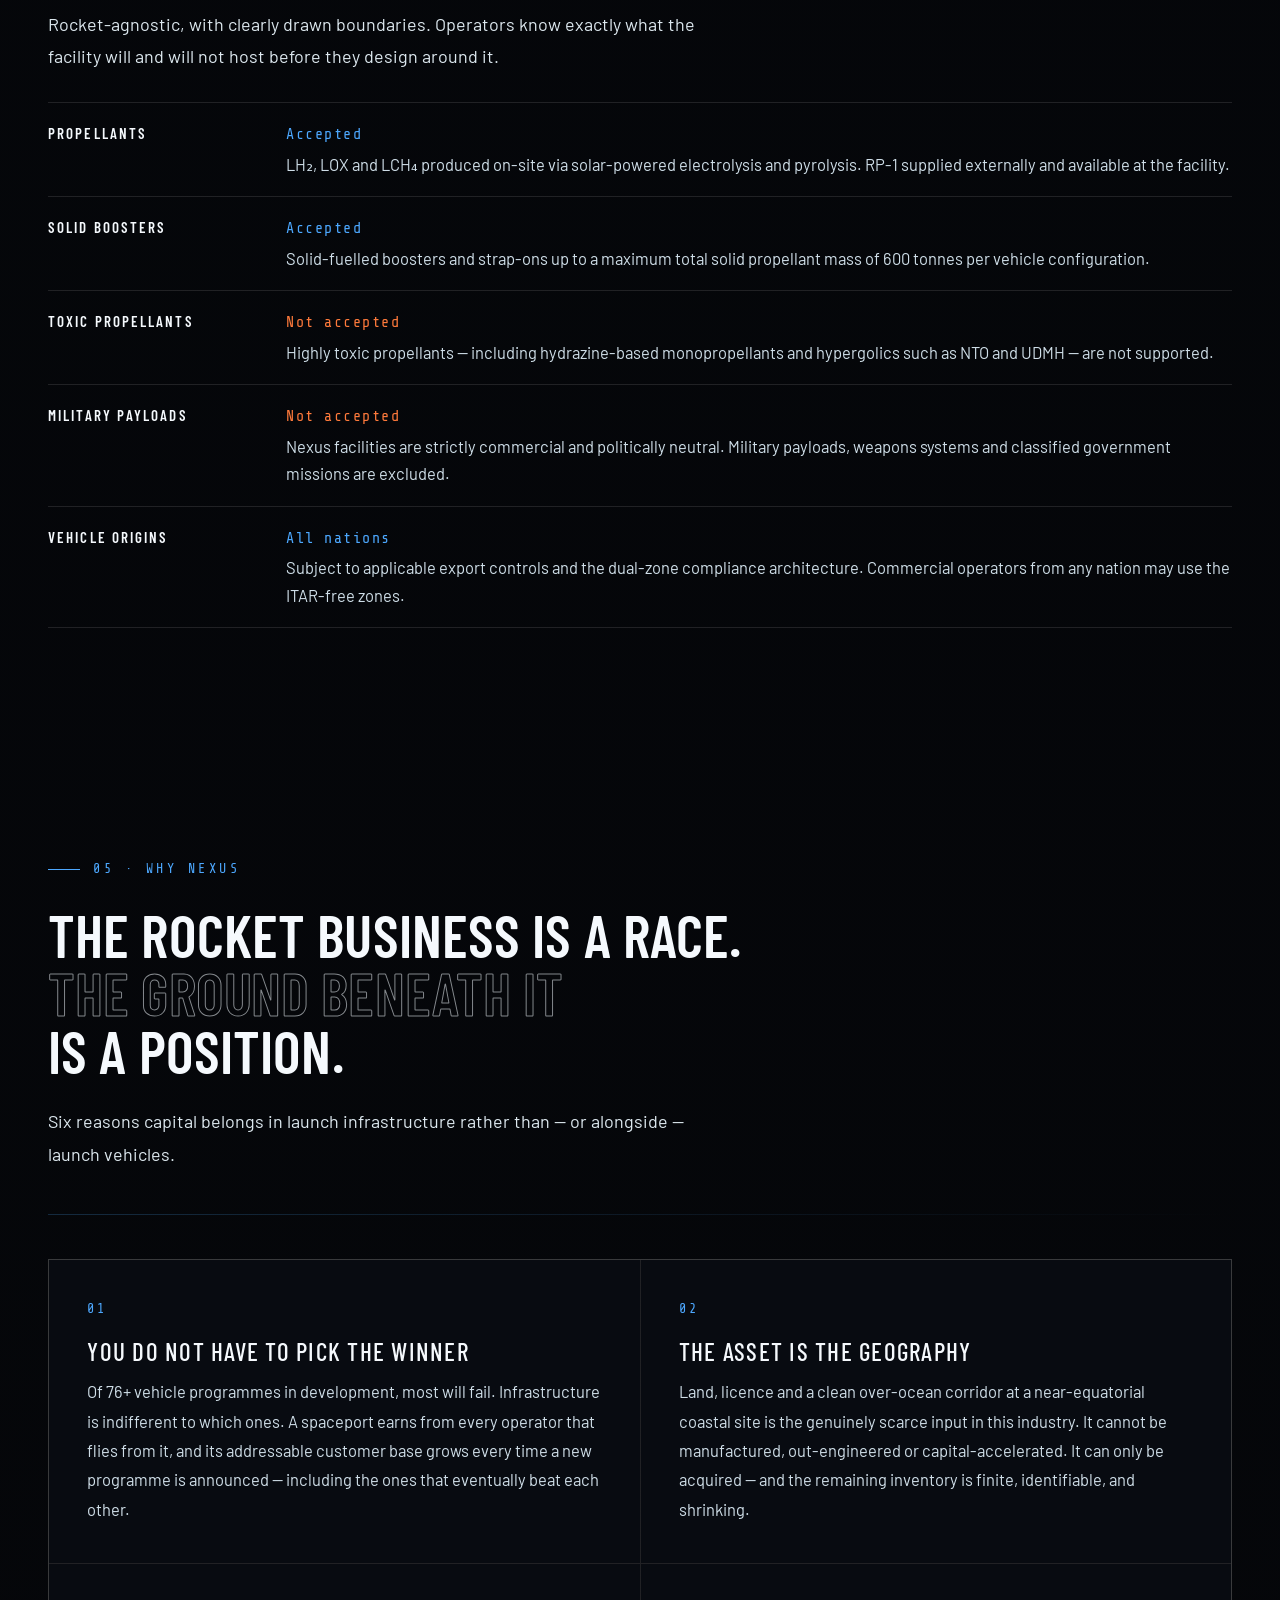
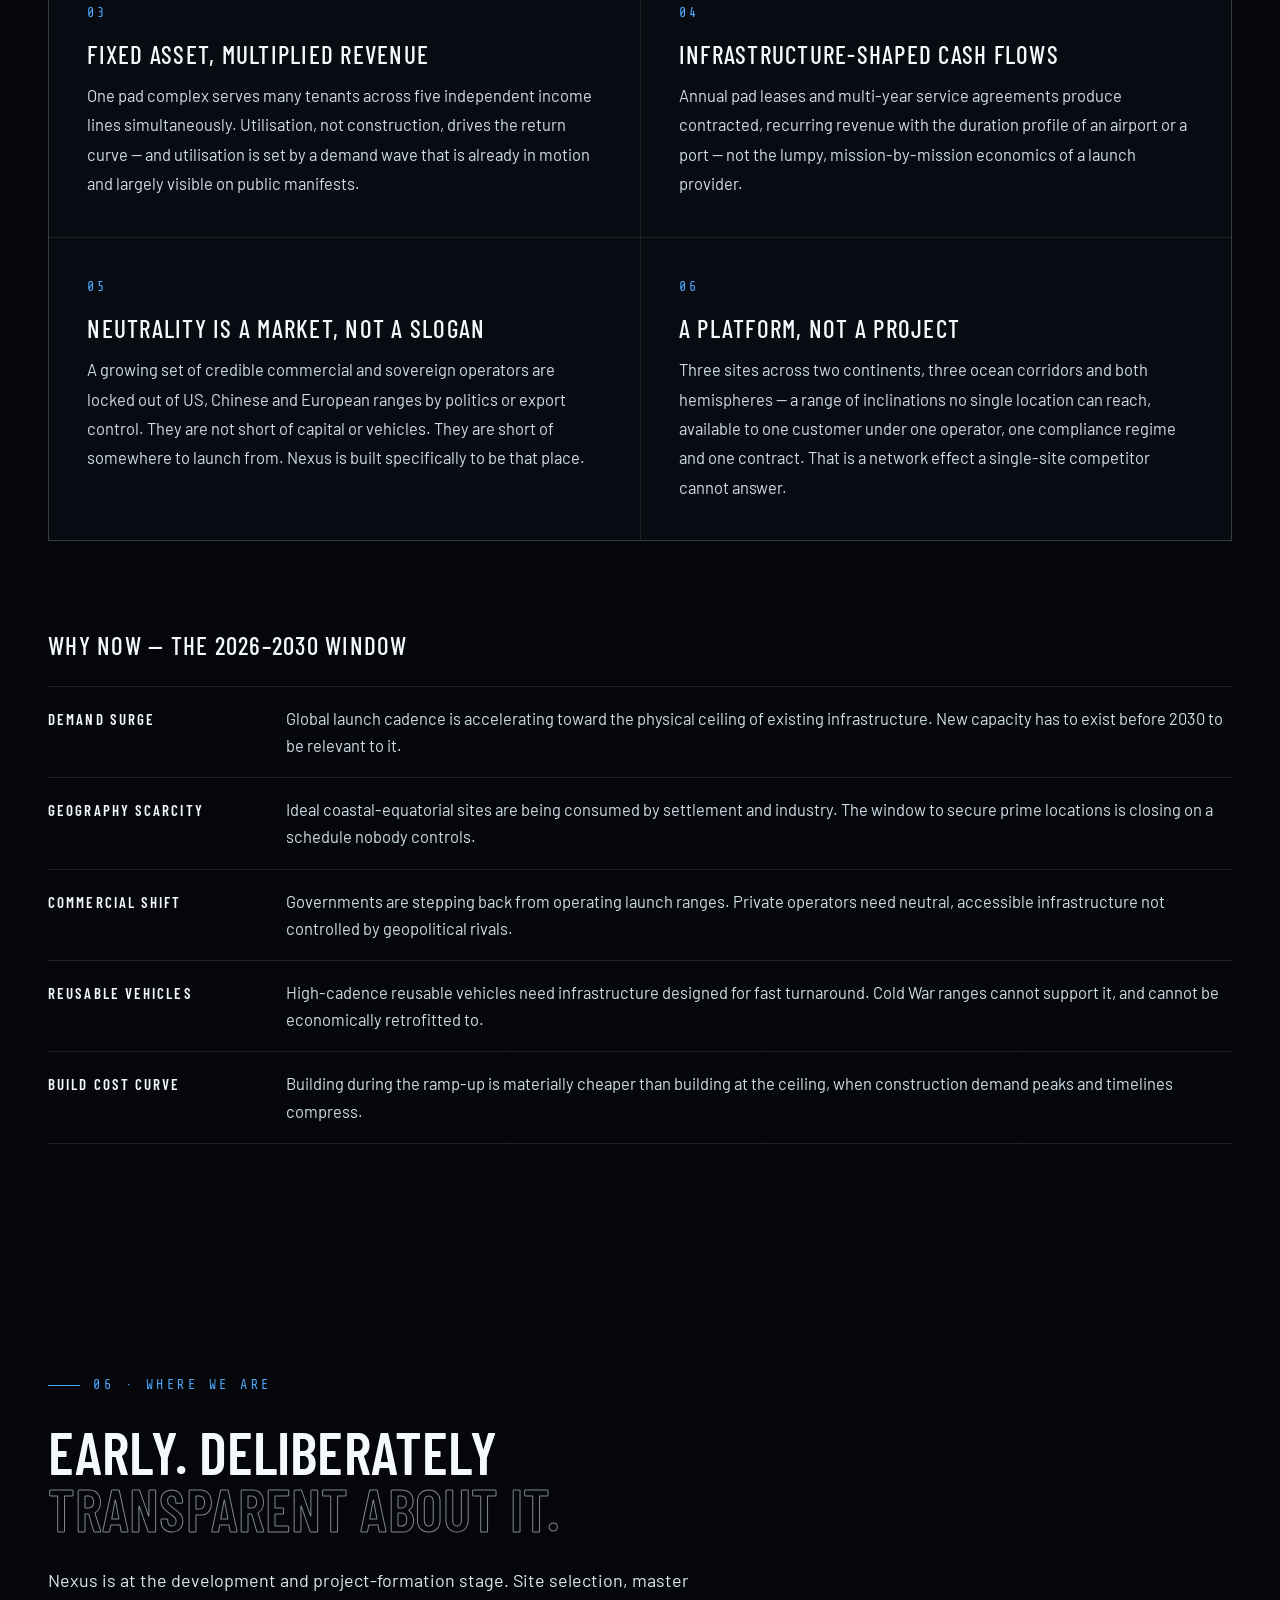
==== commit 210de718: "Replace the Investor Enquiry calls to action with the contact address All four Investor Enquiry link" ====
--- a/index.html
+++ b/index.html
@@ -76,6 +76,9 @@
   color:var(--accent);border:1px solid var(--accent);padding:7px 18px;text-decoration:none;margin-left:18px;
   transition:.2s;white-space:nowrap}
 .navcta:hover{background:var(--accent);color:#05070a}
+/* An email address does not survive uppercase with .18em tracking - too wide for
+   the nav and hard to read. These links opt out of the display-face treatment. */
+.mailcta{font-family:var(--fm);text-transform:none;letter-spacing:.02em;font-size:13px;font-weight:400}
 .burger{display:none;flex-direction:column;gap:4px;background:none;border:0;cursor:pointer;padding:6px;margin-left:auto}
 .burger span{display:block;width:22px;height:1.5px;background:var(--ts);transition:.25s}
 .burger.open span:nth-child(1){transform:translateY(5.5px) rotate(45deg)}
@@ -253,8 +256,12 @@
 .legal .fine{margin-top:14px;font-size:14px;max-width:92ch}
 
 /* responsive */
+/* The address is wider than the old "Investor Enquiry" label; give the nav its
+   own breakpoint so the section grids below are unaffected. */
+@media(max-width:1060px){
+  .navlinks{display:none}.navcta{display:none}.burger{display:flex}.drawer{display:flex}
+}
 @media(max-width:1000px){
-  .navlinks{display:none}.navcta{display:none}.burger{display:flex}.drawer{display:flex}
   .split{grid-template-columns:1fr;gap:34px}
   .sites{grid-template-columns:1fr}
   .why{grid-template-columns:1fr}
@@ -311,7 +318,7 @@
     <li><a href="#why">Why Nexus</a></li>
     <li><a href="#status">Status</a></li>
   </ul>
-  <a class="navcta" href="#invest">Investor Enquiry</a>
+  <a class="navcta mailcta" href="mailto:info@nexus-spaceport.com">info@nexus-spaceport.com</a>
   <button class="burger" id="burger" aria-label="Menu"><span></span><span></span><span></span></button>
 </nav>
 <div class="drawer" id="drawer">
@@ -321,7 +328,7 @@
   <a href="#discipline">Discipline</a>
   <a href="#why">Why Nexus</a>
   <a href="#status">Status</a>
-  <a href="#invest">Investor Enquiry →</a>
+  <a class="mailcta" href="mailto:info@nexus-spaceport.com">info@nexus-spaceport.com</a>
 </div>
 
 <main>
@@ -339,7 +346,7 @@
       </p>
       <div class="hero-act">
         <a class="btn btn-p" href="#why">Why Nexus</a>
-        <a class="btn btn-g" href="#invest">Investor Enquiry</a>
+        <a class="btn btn-g mailcta" href="mailto:info@nexus-spaceport.com">info@nexus-spaceport.com</a>
       </div>
     </div>
   </div>
@@ -844,7 +851,7 @@
         </p>
         <div class="rows" style="border-top:1px solid var(--border)">
           <div class="r" style="grid-template-columns:1fr"><div class="lab">Nexus Launch Services Ltd</div><div class="val" style="margin-top:4px">20 Wenlock Road, London N1 7GU, United Kingdom · Company No. 15915121</div></div>
-          <div class="r" style="grid-template-columns:1fr"><div class="lab">General Enquiries</div><div class="val" style="margin-top:4px">All enquiries are handled through the form opposite. A named member of the team responds to every submission.</div></div>
+          <div class="r" style="grid-template-columns:1fr"><div class="lab">General Enquiries</div><div class="val" style="margin-top:4px"><a href="mailto:info@nexus-spaceport.com" style="color:var(--accent);text-decoration:none">info@nexus-spaceport.com</a></div></div>
         </div>
       </div>
 
@@ -917,7 +924,7 @@
       <div>
         <h5>Contact</h5>
         <ul>
-          <li><a href="#invest">Investor enquiry</a></li>
+          <li><a href="mailto:info@nexus-spaceport.com">info@nexus-spaceport.com</a></li>
           <li class="dim" style="font-size:14px;color:var(--tm)">20 Wenlock Road<br>London N1 7GU<br>United Kingdom</li>
         </ul>
       </div>
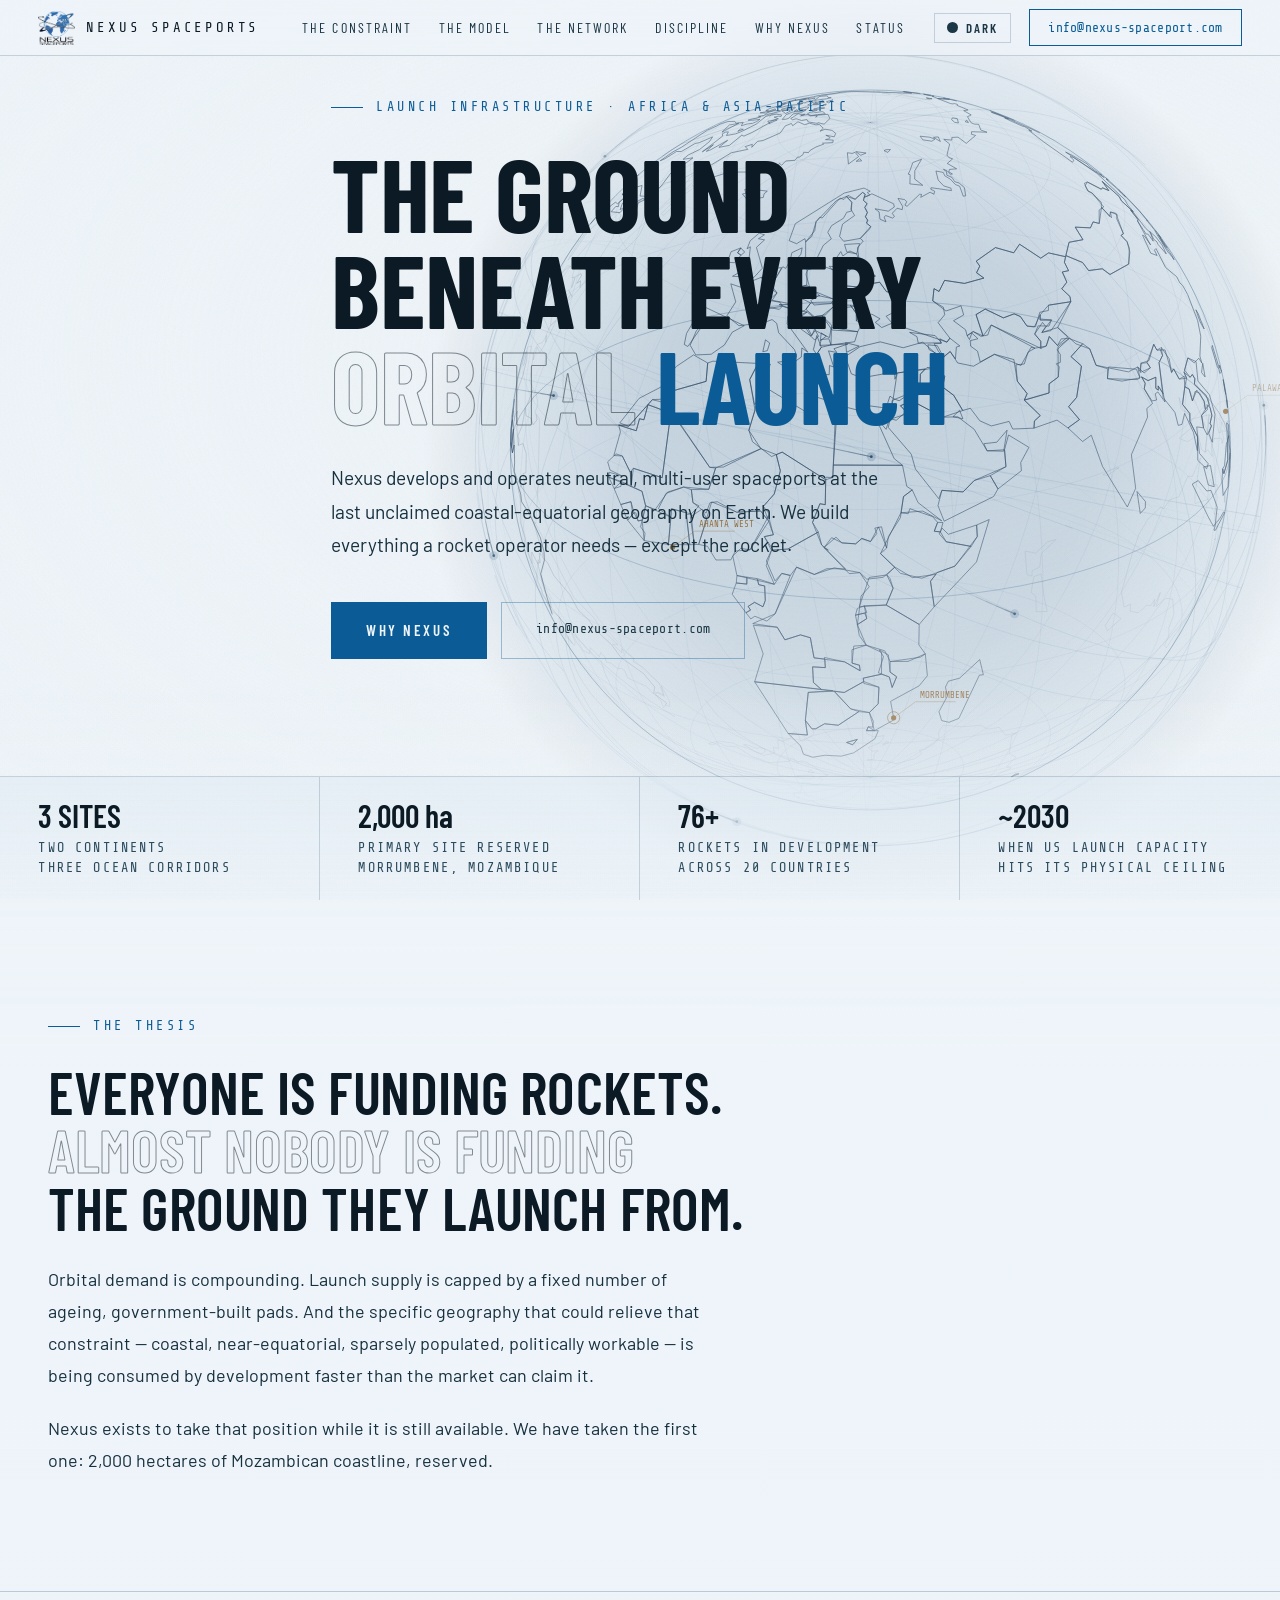
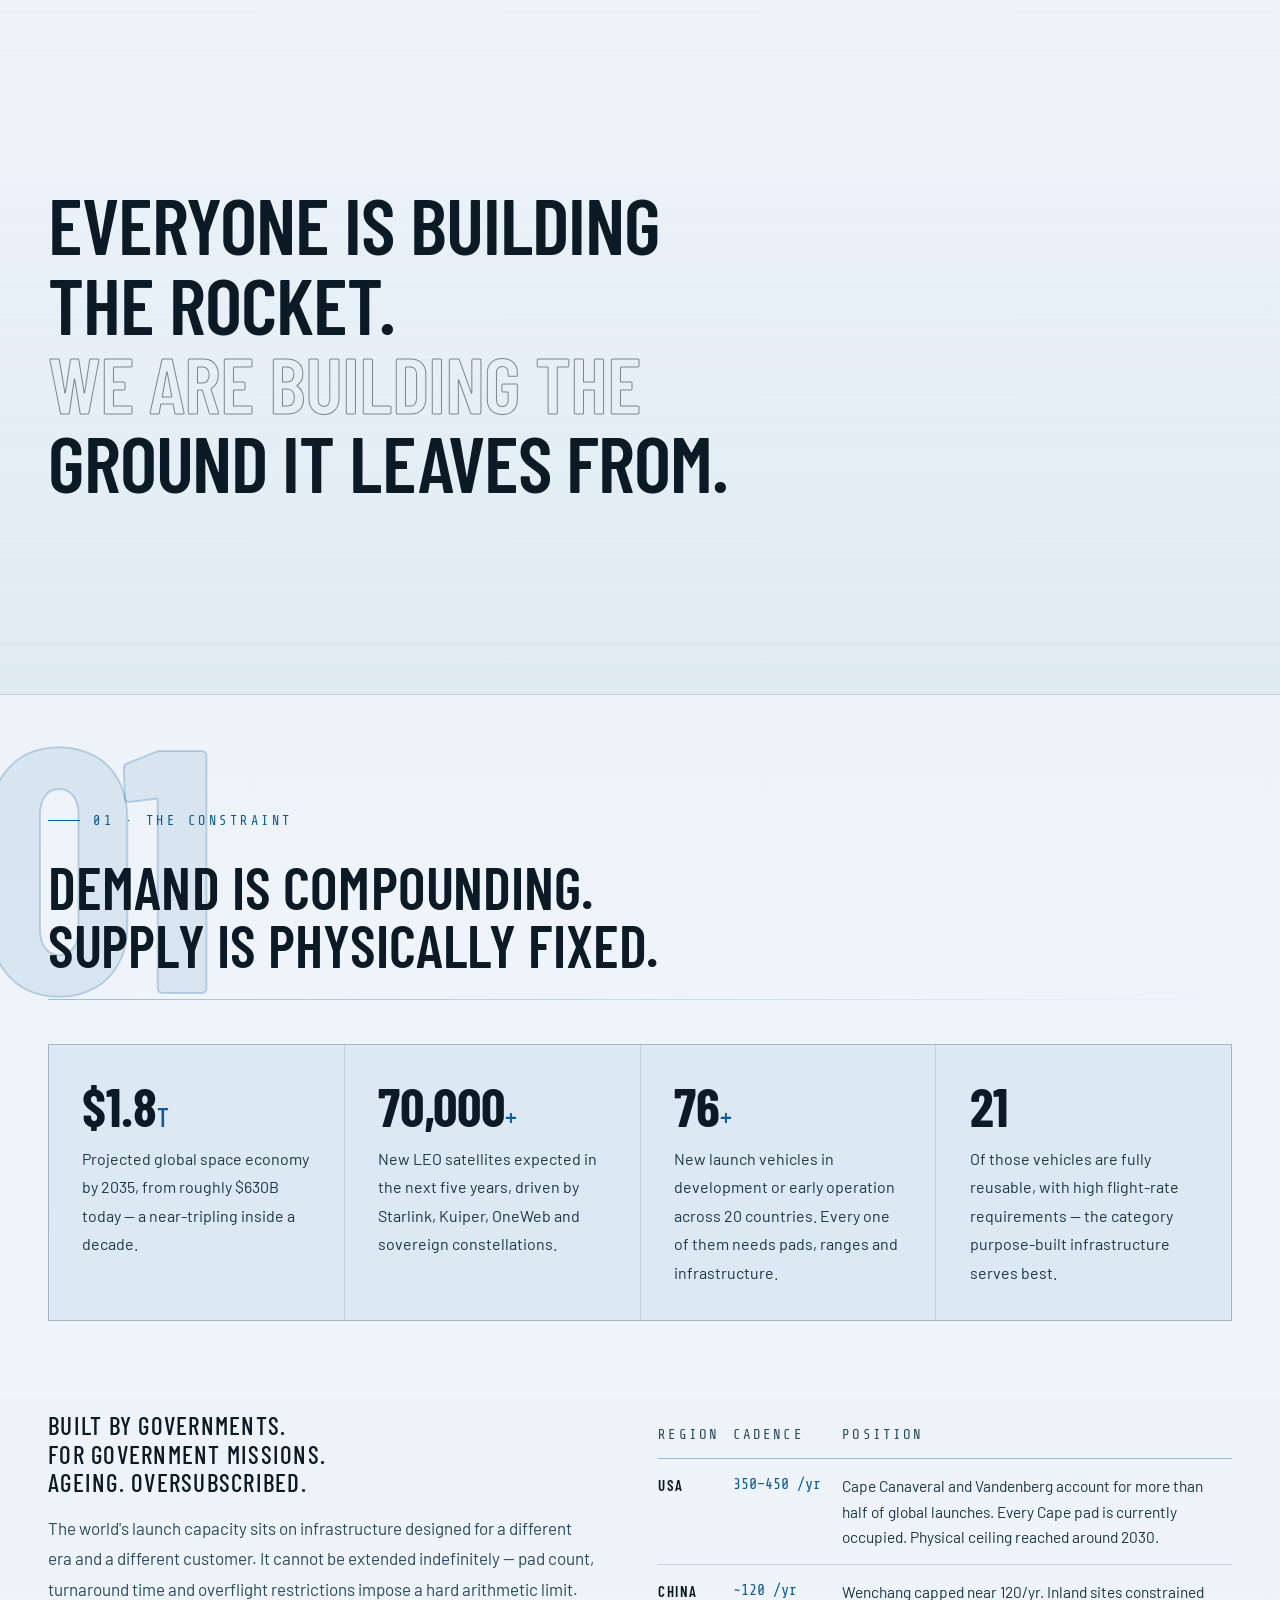
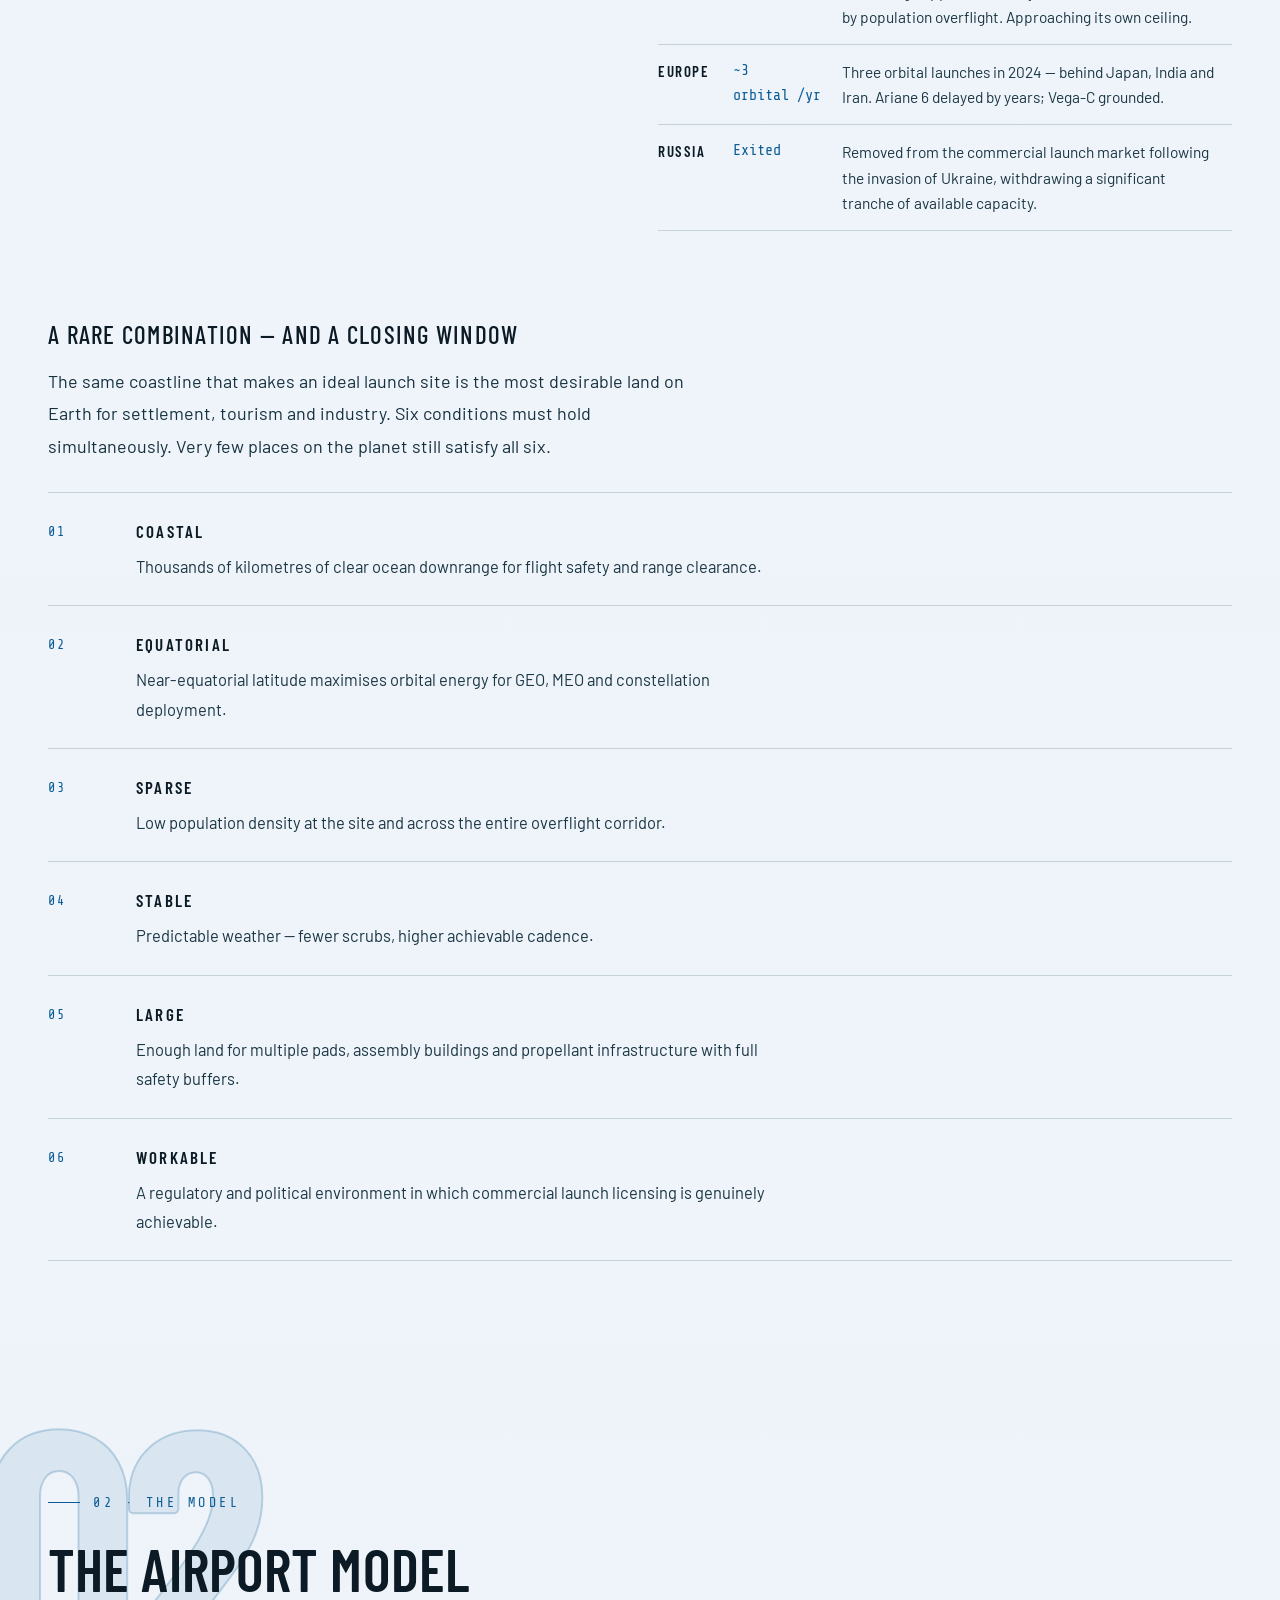
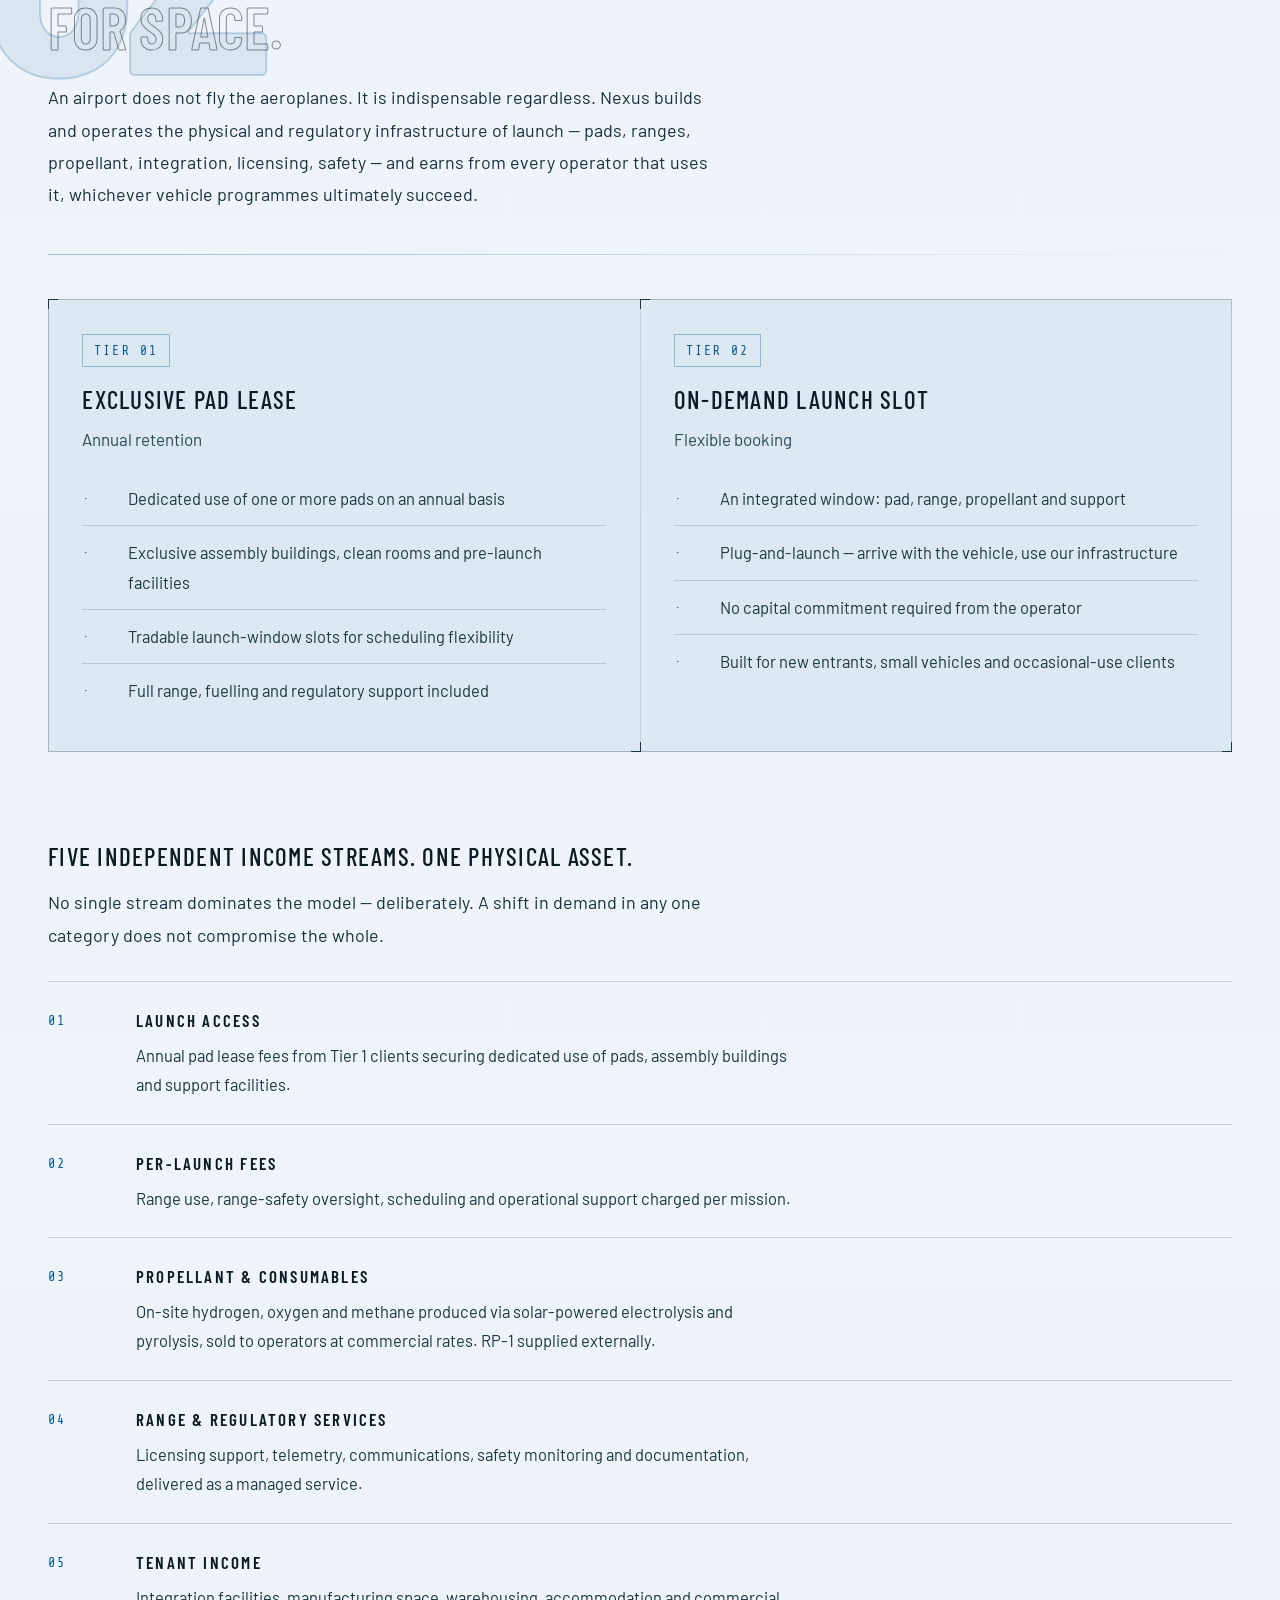
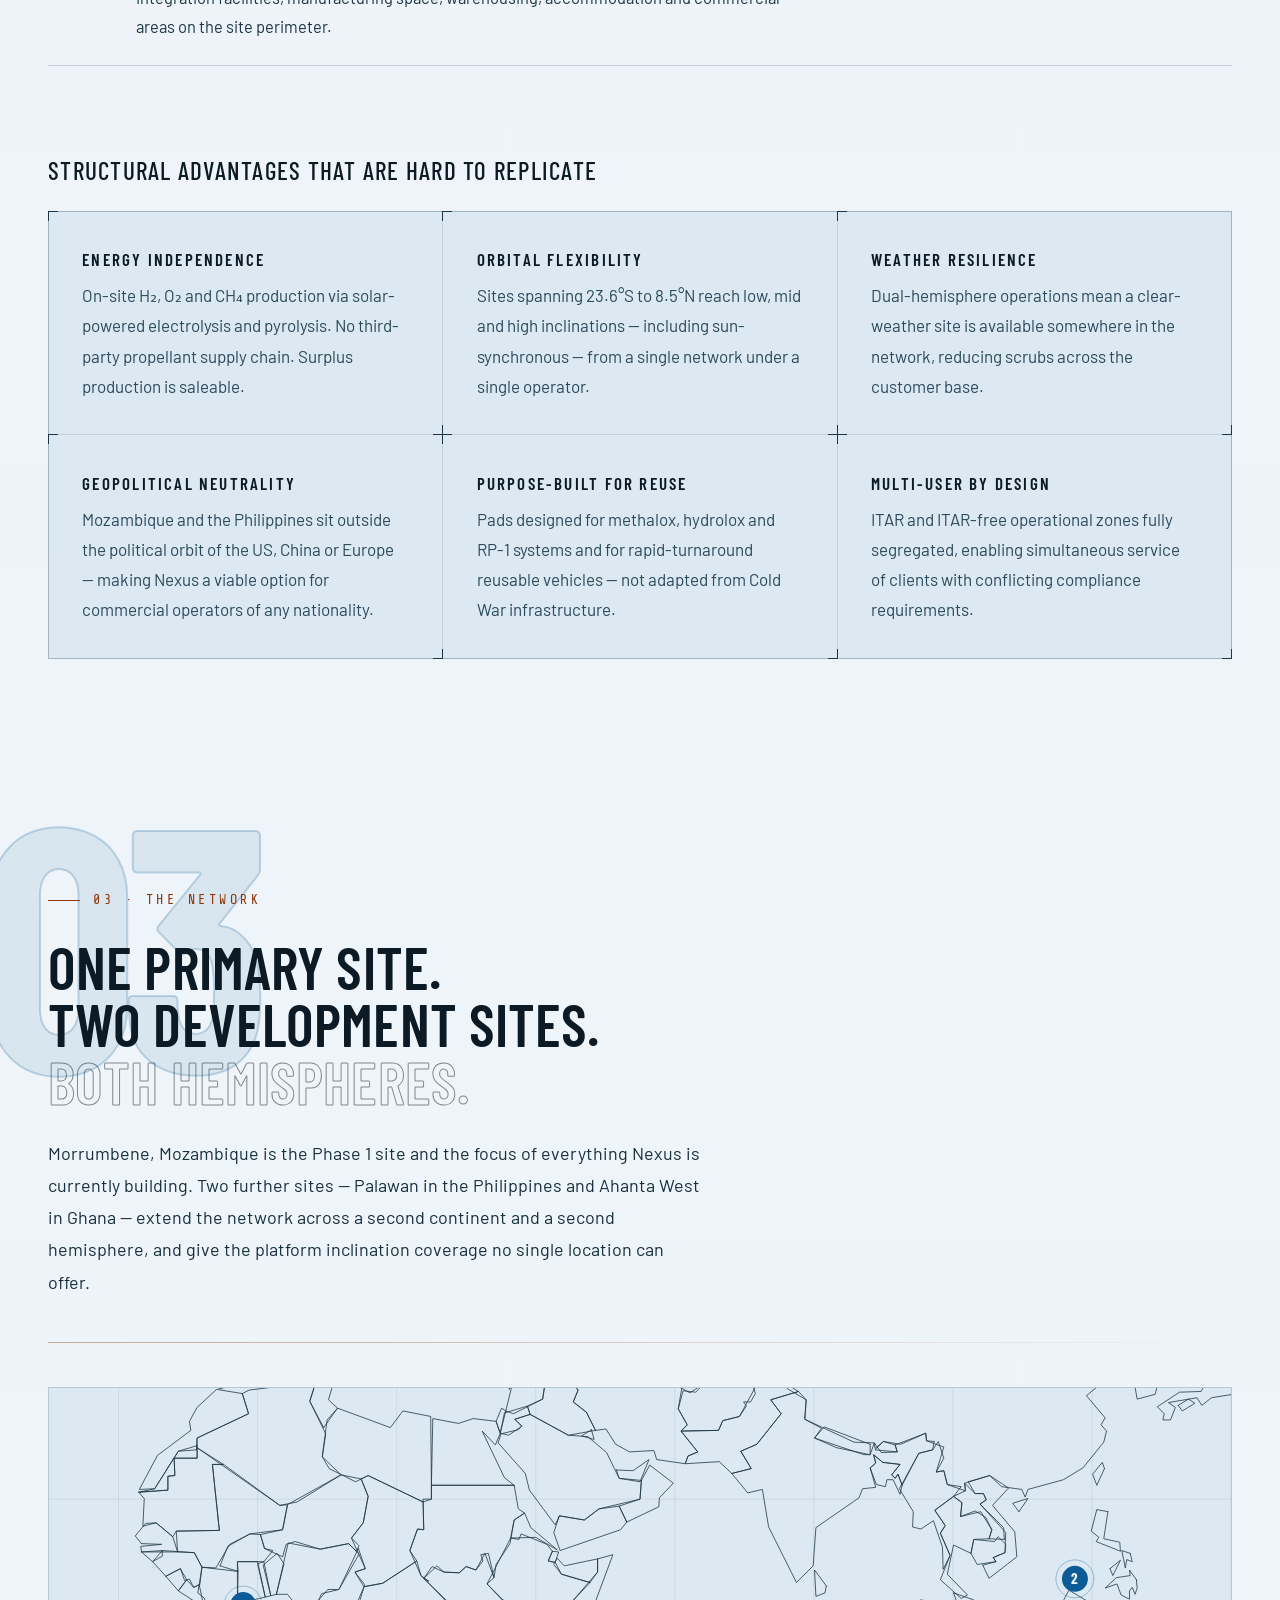
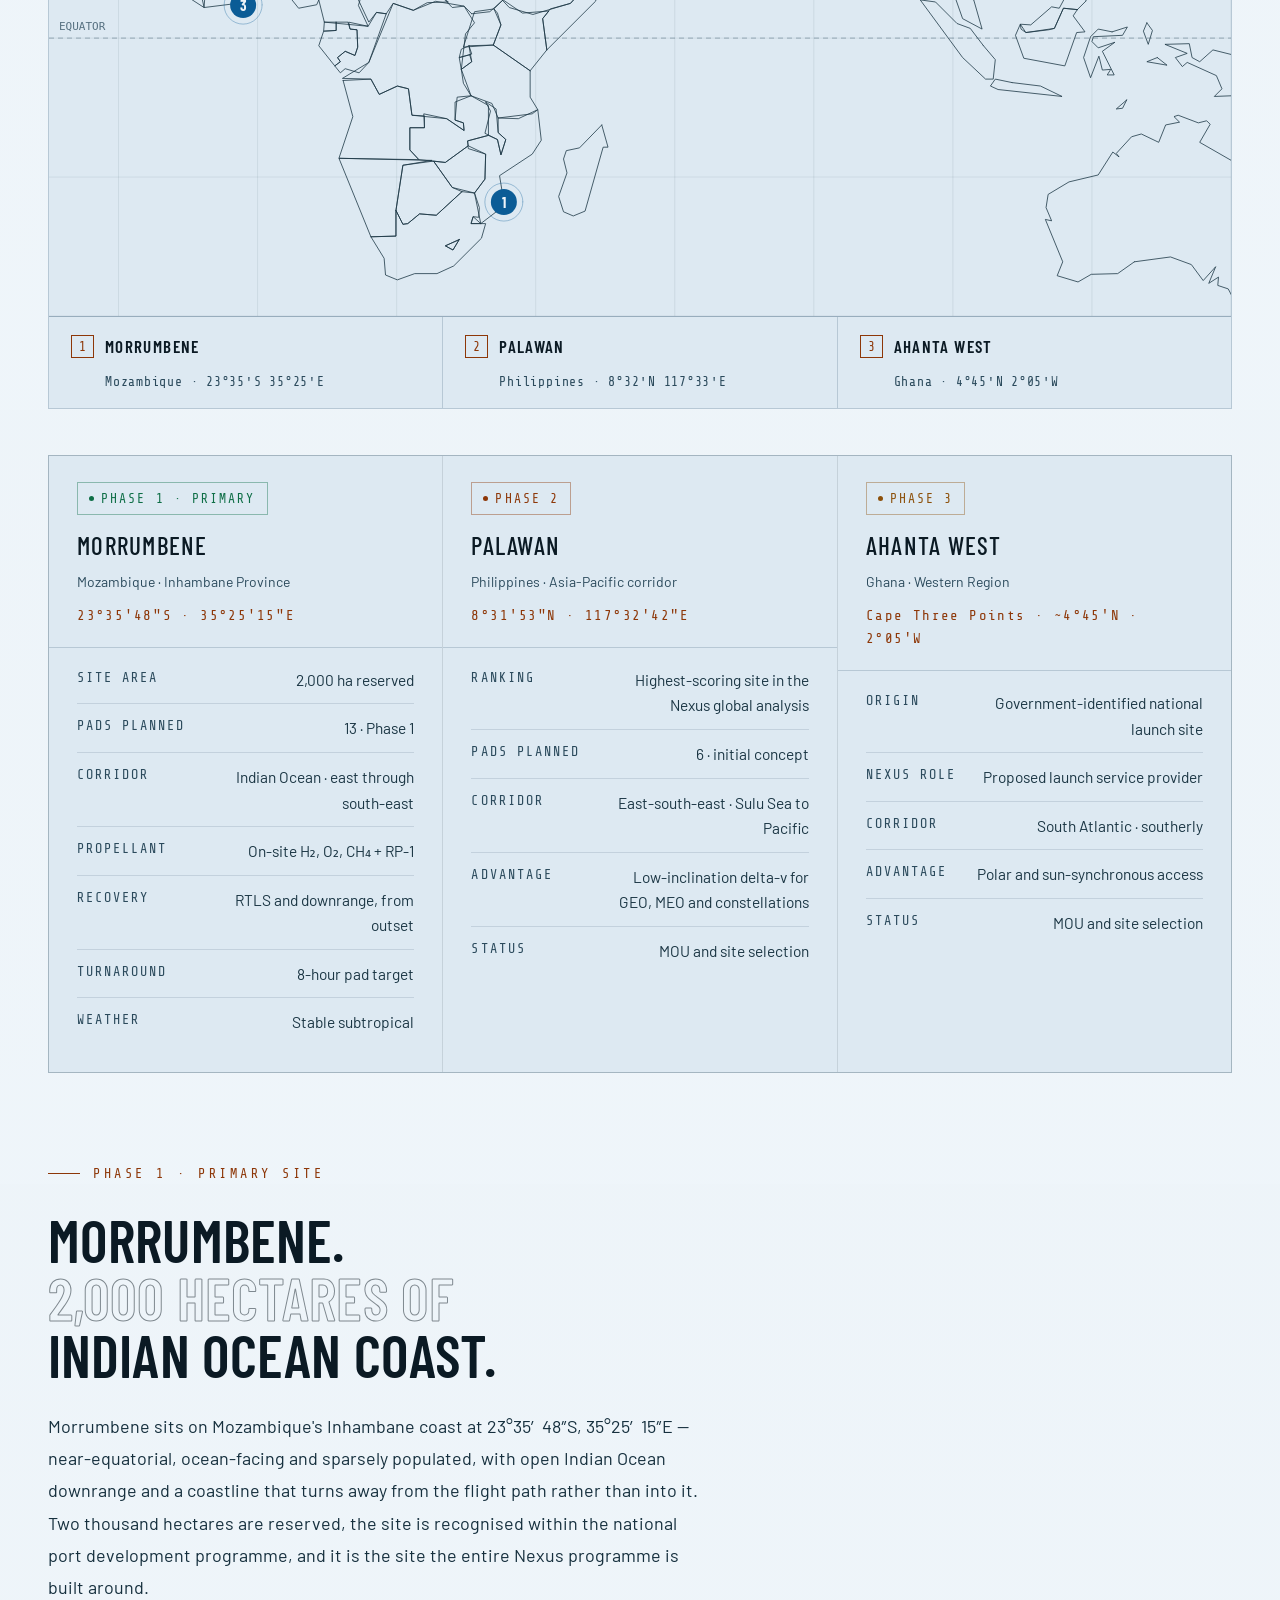
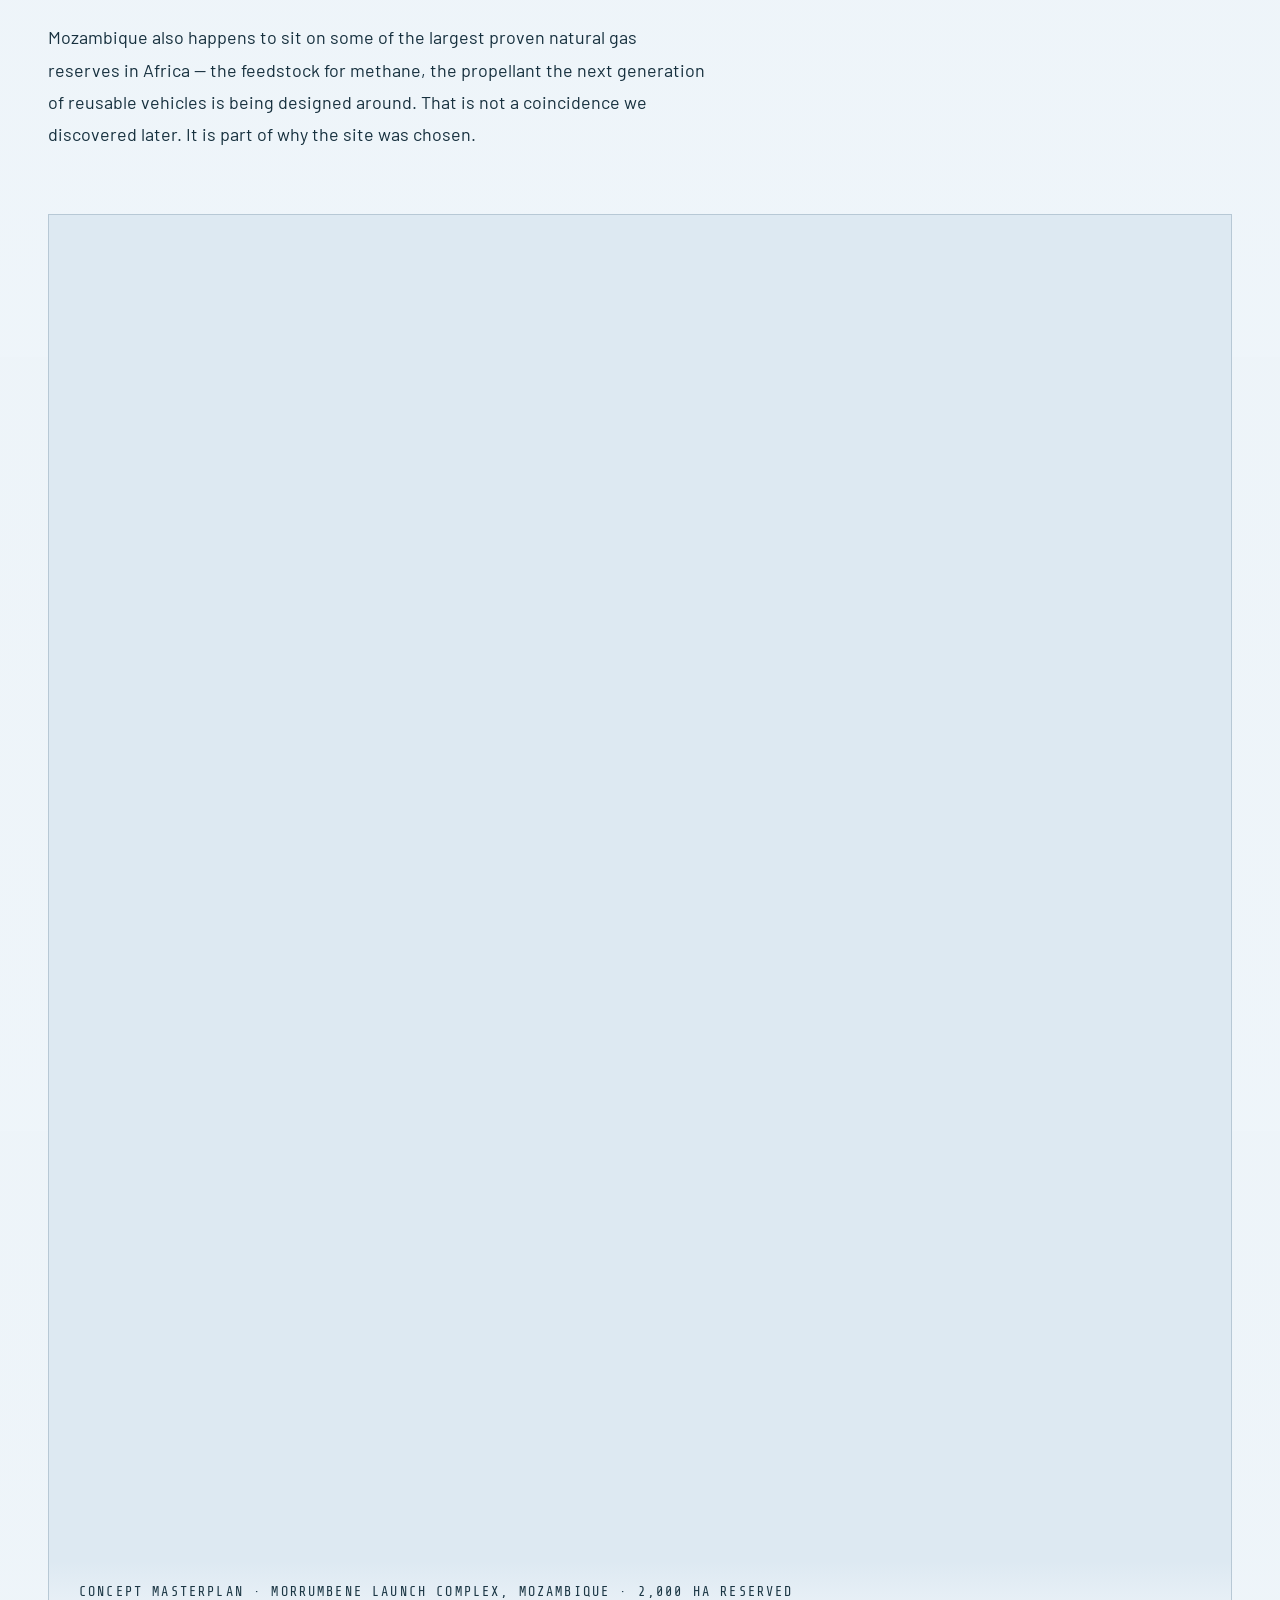
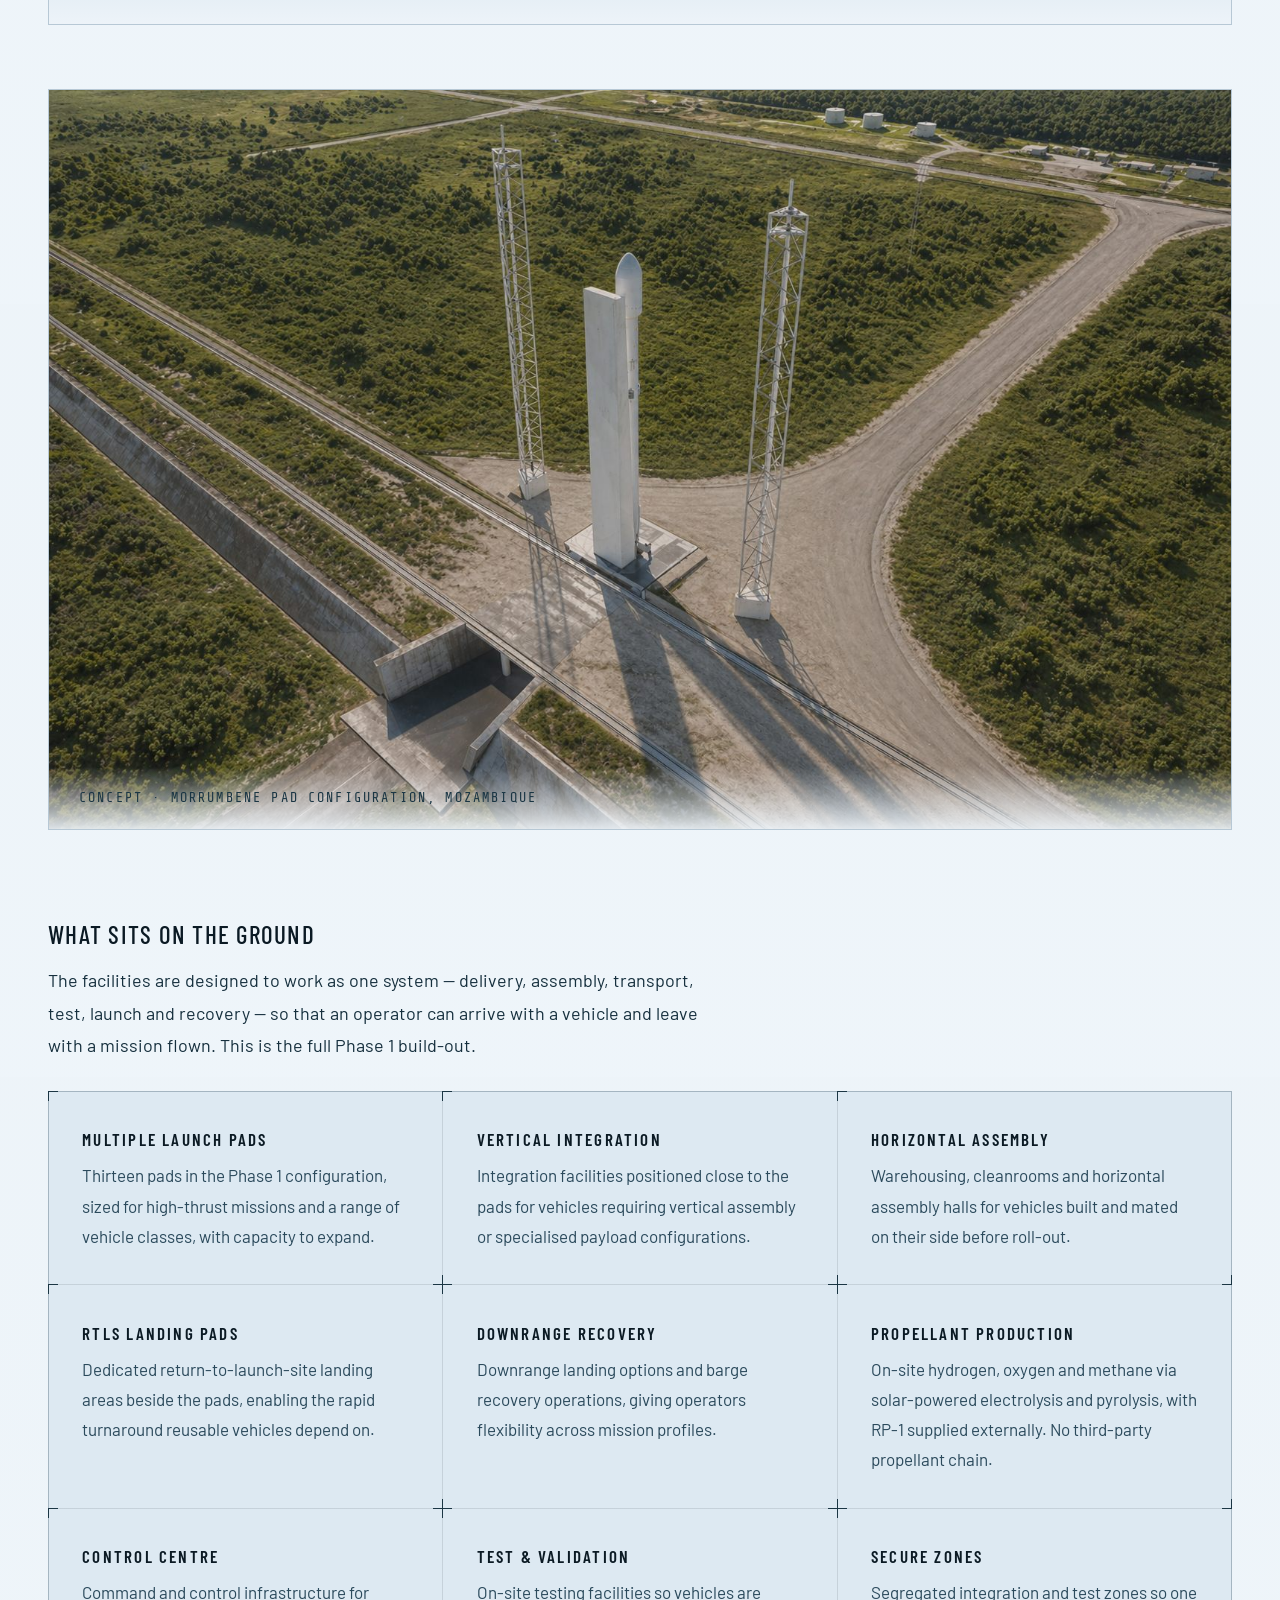
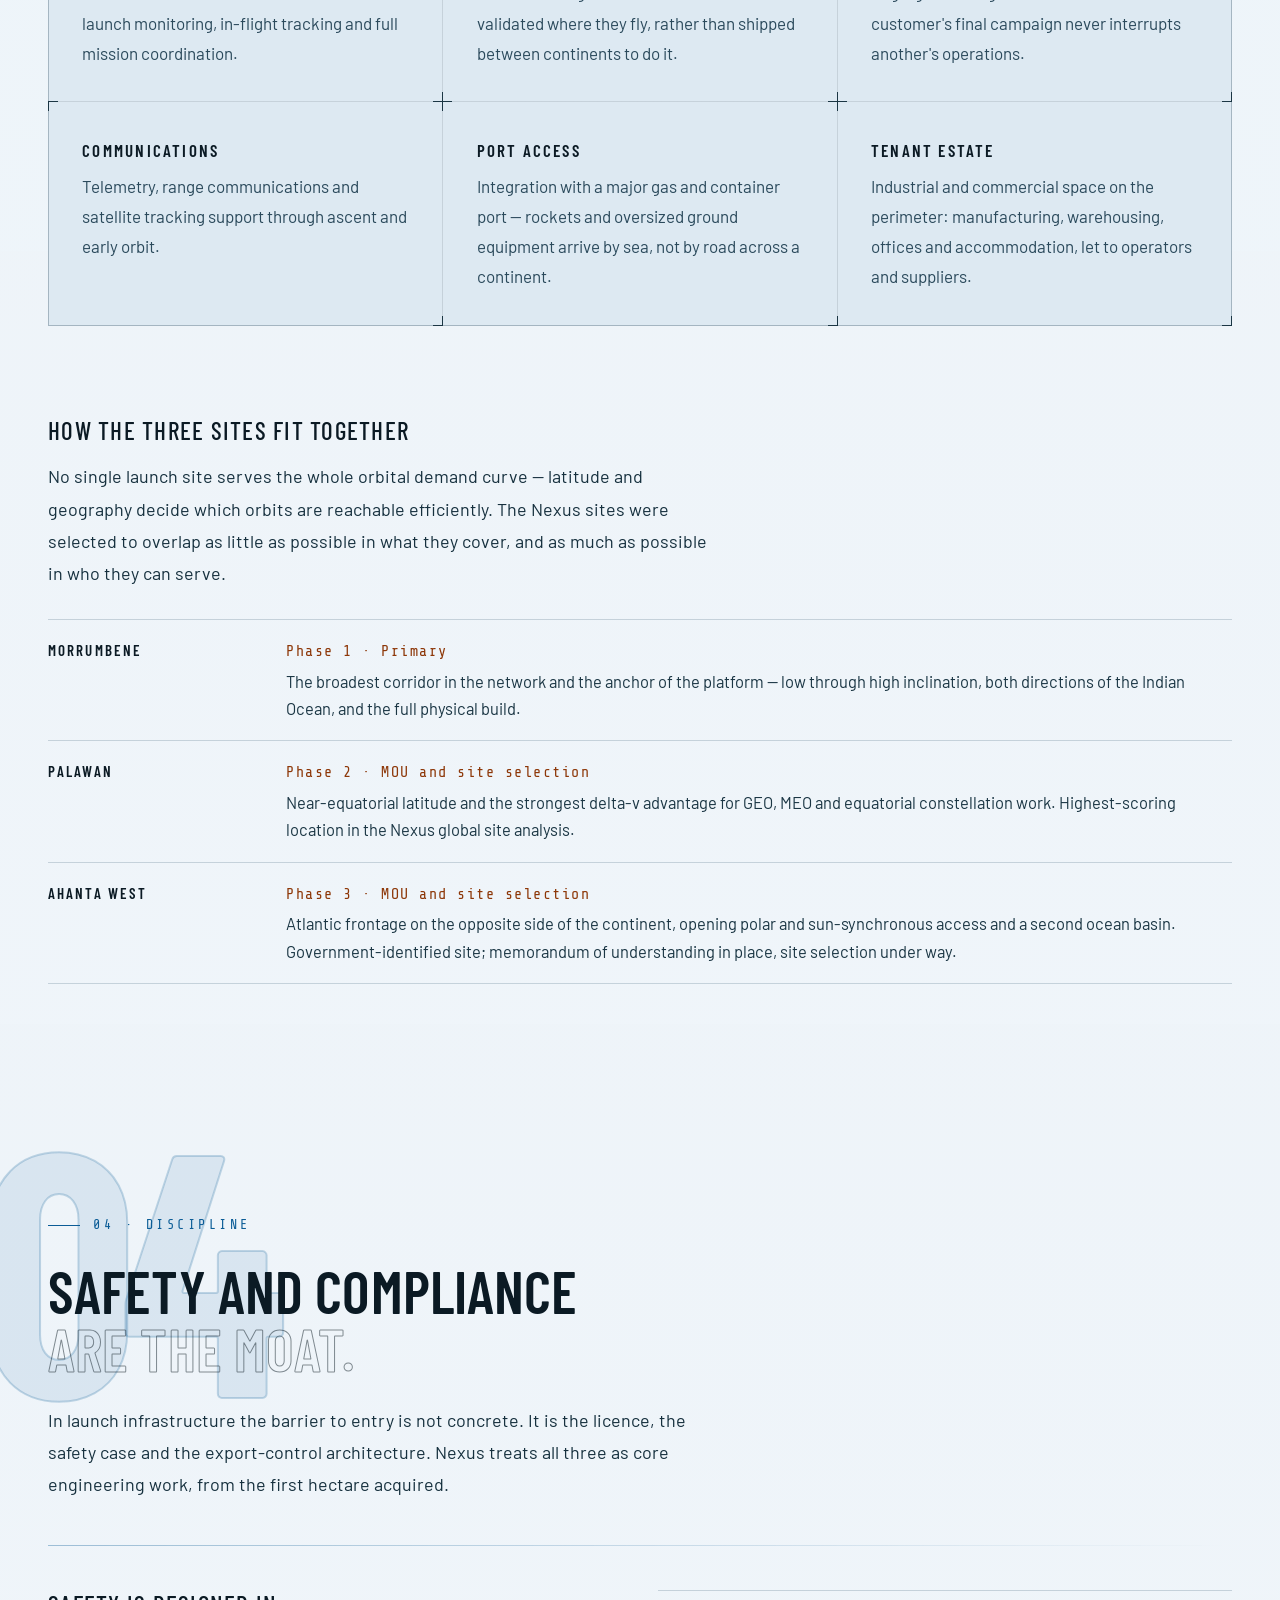
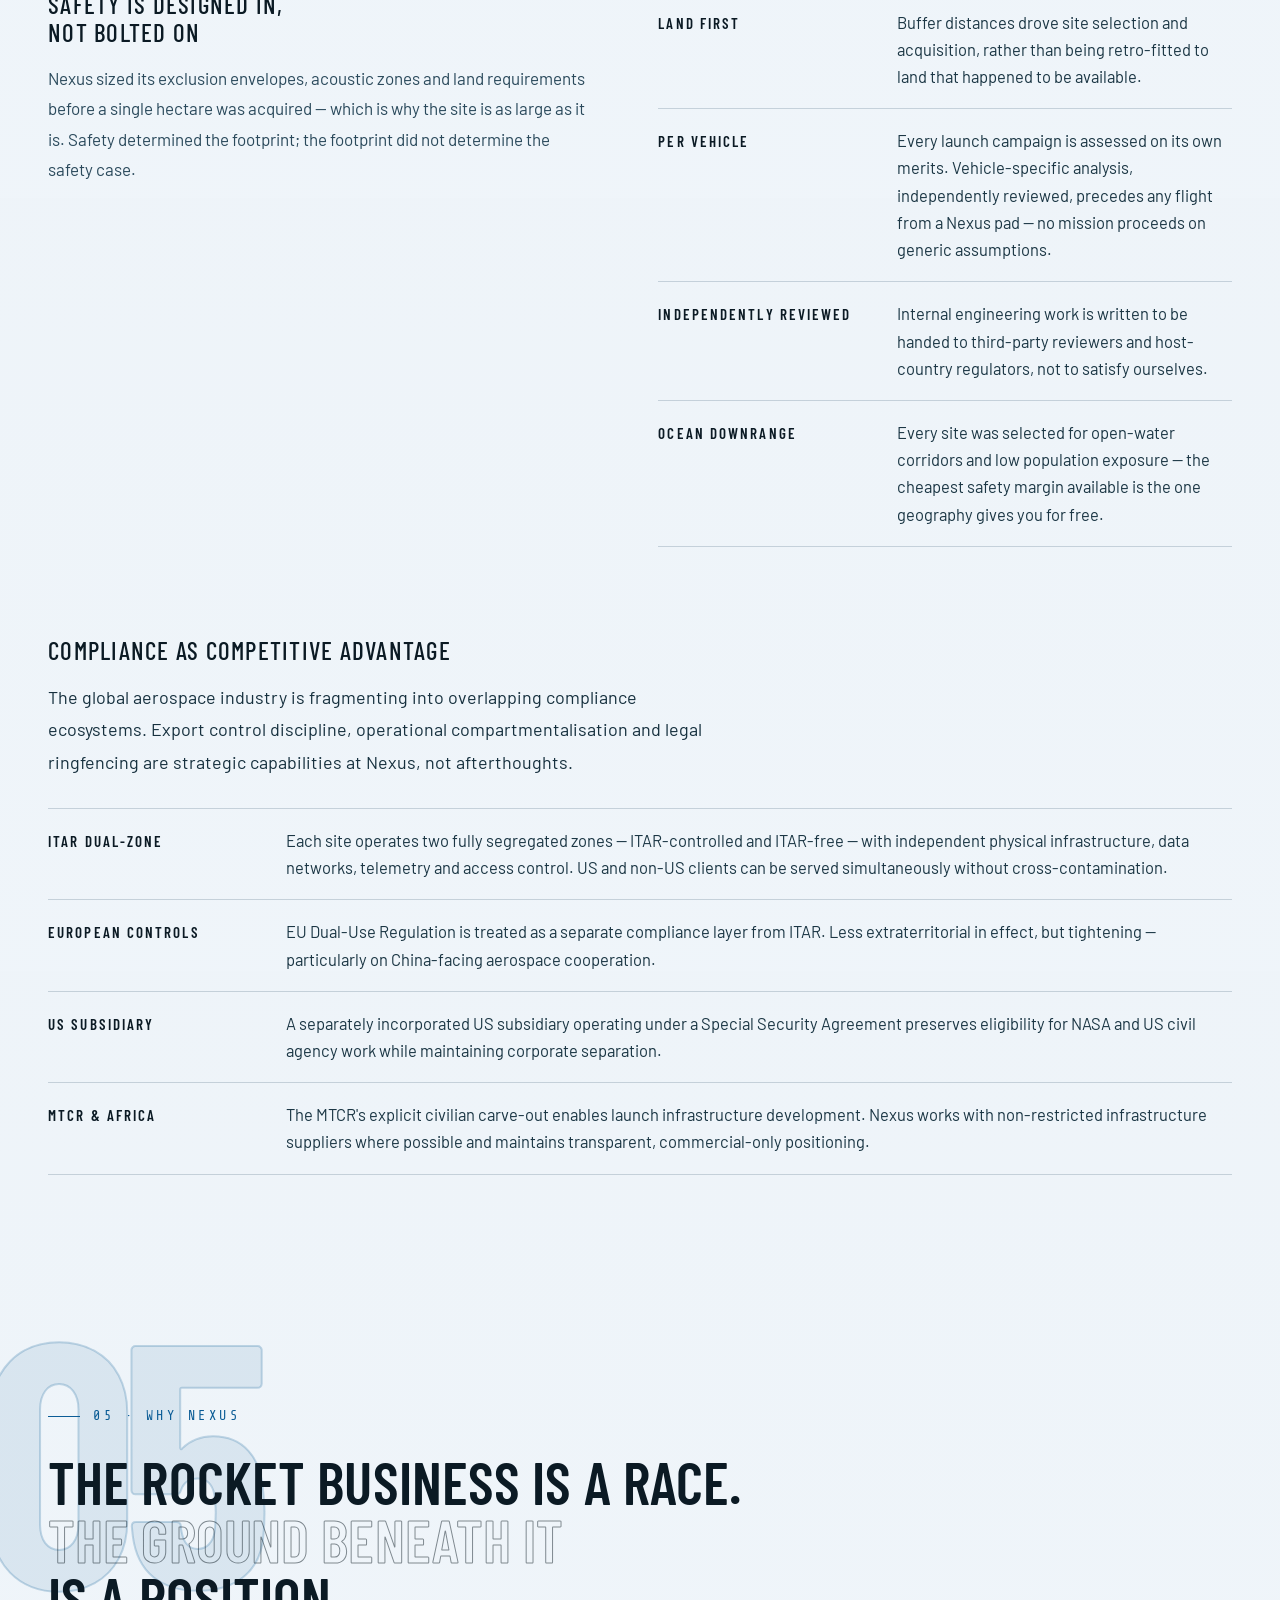
==== commit 68f59670: "Anti-harvesting for the contact address; promote v2 to the site Address: info@nexus-spaceport.com no" ====
--- a/index.html
+++ b/index.html
@@ -8,7 +8,7 @@
 <title>Nexus Spaceports — Neutral, Multi-User Launch Infrastructure</title>
 <meta name="description" content="Nexus develops and operates neutral, multi-user spaceport infrastructure. Primary site: 2,000 hectares of Indian Ocean coast at Morrumbene, Mozambique. Rocket-agnostic, multi-tenant, modelled on the commercial airport.">
 <meta property="og:title" content="Nexus Spaceports — The ground beneath every orbital launch">
-<meta property="og:description" content="Neutral, multi-user spaceport infrastructure. Primary site secured in Mozambique.">
+<meta property="og:description" content="Neutral, multi-user spaceport infrastructure. Primary site reserved in Mozambique.">
 <meta property="og:type" content="website">
 <meta property="og:url" content="https://manaeswolf.github.io/nexus-spaceport-site/">
 <meta property="og:image" content="https://manaeswolf.github.io/nexus-spaceport-site/assets/og-image.jpg">
@@ -18,53 +18,110 @@
 <meta property="og:site_name" content="Nexus Spaceports">
 <meta name="twitter:card" content="summary_large_image">
 <meta name="twitter:title" content="Nexus Spaceports — The ground beneath every orbital launch">
-<meta name="twitter:description" content="Neutral, multi-user spaceport infrastructure. Primary site secured in Mozambique.">
+<meta name="twitter:description" content="Neutral, multi-user spaceport infrastructure. Primary site reserved in Mozambique.">
 <meta name="twitter:image" content="https://manaeswolf.github.io/nexus-spaceport-site/assets/og-image.jpg">
-<meta name="theme-color" content="#05070a">
+<meta name="theme-color" content="#eef4f9">
 <link rel="icon" type="image/png" sizes="32x32" href="assets/favicon-32.png">
 <link rel="icon" type="image/png" sizes="16x16" href="assets/favicon-16.png">
 <link rel="apple-touch-icon" href="assets/apple-touch-icon.png">
+<script>/* set the theme before first paint so there is no flash */
+(function(){var t=null;try{t=localStorage.getItem('nx-theme')}catch(e){}
+document.documentElement.setAttribute('data-theme',t||'light')})();</script>
 <link rel="preconnect" href="https://fonts.googleapis.com">
 <link rel="preconnect" href="https://fonts.gstatic.com" crossorigin>
 <link href="https://fonts.googleapis.com/css2?family=Barlow+Condensed:wght@300;400;500;600;700&family=Barlow:wght@200;300;400;500;600&family=Share+Tech+Mono&display=swap" rel="stylesheet">
 <style>
 *,*::before,*::after{margin:0;padding:0;box-sizing:border-box}
 :root{
-  --bg:#05070a; --bg2:#080b11; --panel:rgba(12,17,25,.62);
-  --border:rgba(255,255,255,.11);
-  --border-hi:rgba(77,168,255,.22);
-  --accent:#4da8ff; --accent-2:#ff7a3c; --gold:#ffd278;
-  --tp:#f5f9fd; --ts:#cfdee8; --tm:#a6bfcd;
+  /* v2: deep ocean ink rather than the near-black everyone else in space uses.
+     Sampled from the water in the Morrumbene masterplan, with a warm amber
+     accent for contrast. RGB triplets exist so rgba() can reuse them. */
+  --bg:#04151c; --bg2:#07202a; --panel:rgba(9,38,49,.6);
+  --bgRGB:4,21,28; --bg2RGB:7,32,42; --hov:#0a2c39;
+  --border:rgba(186,232,242,.14);
+  --border-hi:rgba(124,201,255,.32);
+  --accent:#7cc9ff; --accent-2:#ff8a5c; --gold:#ffd89a;
+  --tp:#f4fbfc; --ts:#d3e6ea; --tm:#a8c6ce; --tl:#e4f1f4;
+  --border-soft:rgba(255,255,255,.07);
   --fd:'Barlow Condensed',Impact,sans-serif;
   --fb:'Barlow',system-ui,sans-serif;
   --fm:'Share Tech Mono',ui-monospace,monospace;
   --maxw:1280px;
 }
+/* ── light theme ────────────────────────────────────────────────────────────
+   Because every surface colour above is a variable, the theme is mostly a
+   variable swap. The handful of rules below are the ones that assumed dark:
+   near-transparent whites, bright mint/peach status colours, the dimmed
+   imagery, and the outline headline stroke. */
+:root[data-theme="light"]{
+  /* Pale blue carries the "baby blue" idea as a SURFACE. As a text or accent
+     colour it cannot clear AA on a light ground, so the accent is a deep azure. */
+  --bg:#eef4f9; --bg2:#dde9f2; --panel:rgba(255,255,255,.7);
+  --bgRGB:238,244,249; --bg2RGB:221,233,242; --hov:#cfdfec;
+  --border:rgba(16,52,78,.18);
+  --border-hi:rgba(11,92,150,.36);
+  --accent:#0b5c96; --accent-2:#9a3412; --gold:#7a5510;
+  --tp:#0b1a24; --ts:#1b3644; --tm:#2b4a5c; --tl:#16303e;
+  --border-soft:rgba(16,52,78,.13);
+}
+:root[data-theme="light"] ::selection{background:rgba(11,92,150,.2)}
+:root[data-theme="light"] .hollow{-webkit-text-stroke:1px rgba(16,29,37,.5)}
+:root[data-theme="light"] section[data-n]::before{color:rgba(11,92,150,.095);
+  -webkit-text-stroke:2px rgba(11,92,150,.22)}
+:root[data-theme="light"] #bg .grain{mix-blend-mode:multiply;opacity:.05}
+:root[data-theme="light"] #globe{opacity:.9}
+:root[data-theme="light"] .btn-p:hover{background:#07456f}
+:root[data-theme="light"] .band img{opacity:1;filter:none}
+:root[data-theme="light"] input,
+:root[data-theme="light"] select,
+:root[data-theme="light"] textarea{background:rgba(255,255,255,.75)}
+:root[data-theme="light"] input:focus,
+:root[data-theme="light"] select:focus,
+:root[data-theme="light"] textarea:focus{background:#fff}
+:root[data-theme="light"] .tag.live{border-color:rgba(14,110,70,.4);color:#0e6e46}
+:root[data-theme="light"] .tag.warm{border-color:rgba(140,80,10,.4);color:#8c500a}
+:root[data-theme="light"] .msg.good{border-color:rgba(14,110,70,.4);background:rgba(14,110,70,.07);color:#0b5637}
+:root[data-theme="light"] .msg.bad{border-color:rgba(150,50,20,.45);background:rgba(150,50,20,.07);color:#8c3310}
+:root[data-theme="light"] #network{--accent:#8d3708;--border-hi:rgba(141,55,8,.42)}
+
+/* theme toggle */
+.themetog{display:inline-flex;align-items:center;gap:8px;background:none;border:1px solid var(--border);
+  color:var(--ts);font-family:var(--fd);font-size:13px;font-weight:600;letter-spacing:.16em;
+  text-transform:uppercase;padding:6px 12px;margin-left:16px;cursor:pointer;transition:.2s;white-space:nowrap}
+.themetog:hover{color:var(--tp);border-color:var(--accent)}
+.themetog .tt-ico{width:11px;height:11px;border-radius:50%;background:currentColor;
+  box-shadow:inset -3px -1px 0 0 var(--bg);flex-shrink:0}
+:root[data-theme="light"] .themetog .tt-ico{box-shadow:none}
+
 html{scroll-behavior:smooth;-webkit-text-size-adjust:100%}
 body{font-family:var(--fb);background:var(--bg);color:var(--ts);line-height:1.65;overflow-x:hidden;font-weight:400;
   -webkit-font-smoothing:antialiased}
-::selection{background:rgba(77,168,255,.28);color:#fff}
+::selection{background:rgba(124,201,255,.3);color:#fff}
 a{color:inherit}
 
 /* ── background stack ─────────────────────────────────────────── */
 #bg{position:fixed;inset:0;z-index:0;pointer-events:none}
-#globe{position:absolute;inset:0;width:100%;height:100%;opacity:.92}
+#globe{position:absolute;inset:0;width:100%;height:100%;opacity:.85}
 #bg .vign{position:absolute;inset:0;
-  background:radial-gradient(ellipse 90% 70% at 50% 40%,rgba(5,7,10,0) 0%,rgba(5,7,10,.55) 62%,rgba(5,7,10,.9) 100%)}
-#bg .scan{position:absolute;inset:0;opacity:.45;
-  background:repeating-linear-gradient(to bottom,rgba(255,255,255,.014) 0 1px,transparent 1px 3px)}
-#bg .grid{position:absolute;inset:0;opacity:.5;
-  background-image:linear-gradient(rgba(77,168,255,.022) 1px,transparent 1px),linear-gradient(90deg,rgba(77,168,255,.022) 1px,transparent 1px);
-  background-size:64px 64px}
+  background:radial-gradient(ellipse 108% 88% at 66% 40%,rgba(var(--bgRGB),0) 0%,rgba(var(--bgRGB),.34) 50%,rgba(var(--bgRGB),.9) 100%)}
+#bg .grain{position:absolute;inset:0;opacity:.055;mix-blend-mode:overlay;
+  background-image:url("data:image/svg+xml,%3Csvg xmlns='http://www.w3.org/2000/svg'%3E%3Cfilter id='n'%3E%3CfeTurbulence type='fractalNoise' baseFrequency='.85' numOctaves='3' stitchTiles='stitch'/%3E%3C/filter%3E%3Crect width='100%25' height='100%25' filter='url(%23n)'/%3E%3C/svg%3E")}
 main,nav,footer{position:relative;z-index:2}
-main{background:linear-gradient(180deg,rgba(5,7,10,0) 0,rgba(5,7,10,0) 76vh,rgba(5,7,10,.68) 118vh,rgba(5,7,10,.8) 100%)}
+/* The globe is decorative but it sits behind every section. Let it read at full
+   strength across the hero, then lay a scrim over it so body copy always has a
+   near-solid backdrop instead of competing with coastlines and orbit lines. */
+main{background:linear-gradient(180deg,
+  rgba(var(--bgRGB),0) 0,
+  rgba(var(--bgRGB),0) 76vh,
+  rgba(var(--bgRGB),.72) 118vh,
+  rgba(var(--bgRGB),.82) 100%)}
 
 /* ── nav ──────────────────────────────────────────────────────── */
 nav{position:fixed;top:0;left:0;right:0;z-index:60;height:56px;display:flex;align-items:center;
   justify-content:space-between;padding:0 clamp(16px,3vw,40px);
-  background:rgba(5,7,10,.55);backdrop-filter:blur(18px);-webkit-backdrop-filter:blur(18px);
+  background:rgba(var(--bgRGB),.55);backdrop-filter:blur(18px);-webkit-backdrop-filter:blur(18px);
   border-bottom:1px solid var(--border);transition:background .3s}
-nav.solid{background:rgba(5,7,10,.93)}
+nav.solid{background:rgba(var(--bgRGB),.93)}
 .brand{display:flex;align-items:center;gap:11px;text-decoration:none;flex-shrink:0}
 .brand img{height:34px;width:auto;display:block}
 .brand .bt{font-family:var(--fm);font-size:14px;letter-spacing:.2em;color:var(--tp);white-space:nowrap}
@@ -75,16 +132,28 @@
 .navcta{font-family:var(--fd);font-size:14px;font-weight:600;letter-spacing:.18em;text-transform:uppercase;
   color:var(--accent);border:1px solid var(--accent);padding:7px 18px;text-decoration:none;margin-left:18px;
   transition:.2s;white-space:nowrap}
-.navcta:hover{background:var(--accent);color:#05070a}
+.navcta:hover{background:var(--accent);color:var(--bg)}
 /* An email address does not survive uppercase with .18em tracking - too wide for
    the nav and hard to read. These links opt out of the display-face treatment. */
-.mailcta{font-family:var(--fm);text-transform:none;letter-spacing:.02em;font-size:13px;font-weight:400}
+/* Both .btn and .drawer a set text-transform:uppercase and are declared later,
+   so this needs enough specificity to win outright rather than relying on order
+   - otherwise the address renders, and copies, as INFO@NEXUS-SPACEPORT.COM. */
+a.mailcta,.drawer a.mailcta{font-family:var(--fm);text-transform:none;letter-spacing:.02em;font-size:13px;font-weight:400}
+/* The address is never a contiguous string in the served HTML. The @ and the dot
+   are CSS-generated, so it renders correctly without JavaScript and with no flash
+   of placeholder text; screen readers announce generated content, so it still
+   reads aloud correctly. JS then attaches the real mail link. */
+.eml{white-space:nowrap}
+.eml span{font-style:normal;font-weight:inherit}
+.eml span:nth-child(2)::before{content:"\0040"}
+.eml span:nth-child(4)::before{content:"\002E"}
+.nospam{display:none}
 .burger{display:none;flex-direction:column;gap:4px;background:none;border:0;cursor:pointer;padding:6px;margin-left:auto}
 .burger span{display:block;width:22px;height:1.5px;background:var(--ts);transition:.25s}
 .burger.open span:nth-child(1){transform:translateY(5.5px) rotate(45deg)}
 .burger.open span:nth-child(2){opacity:0}
 .burger.open span:nth-child(3){transform:translateY(-5.5px) rotate(-45deg)}
-.drawer{display:none;position:fixed;top:56px;left:0;right:0;z-index:59;background:rgba(5,7,10,.985);
+.drawer{display:none;position:fixed;top:56px;left:0;right:0;z-index:59;background:rgba(var(--bgRGB),.985);
   border-bottom:1px solid var(--border);padding:12px 24px 24px;flex-direction:column;
   transform:translateY(-10px);opacity:0;pointer-events:none;transition:.25s}
 .drawer.open{opacity:1;transform:none;pointer-events:all}
@@ -105,11 +174,11 @@
 h3{font-family:var(--fd);font-size:clamp(19px,2vw,25px);font-weight:500;letter-spacing:.05em;text-transform:uppercase;
   color:var(--tp);margin-bottom:10px;line-height:1.15}
 h4{font-family:var(--fd);font-size:17px;font-weight:600;letter-spacing:.13em;text-transform:uppercase;color:var(--tp);margin-bottom:7px}
-.lead{font-size:clamp(17.5px,1.4vw,20px);line-height:1.8;color:#dde8ef;max-width:66ch;font-weight:400}
+.lead{font-size:clamp(17.5px,1.4vw,20px);line-height:1.8;color:var(--tl);max-width:66ch;font-weight:400}
 p{font-size:17px;line-height:1.78}
 .dim{color:var(--tm)}
 .acc{color:var(--accent)}
-.hollow{-webkit-text-stroke:1px rgba(238,244,250,.55);color:transparent}
+.hollow{-webkit-text-stroke:1px rgba(244,251,252,.6);color:transparent}
 .rule{height:1px;background:linear-gradient(90deg,var(--border-hi),transparent);margin:0 0 44px}
 
 /* reveal */
@@ -119,17 +188,17 @@
 
 /* ── hero ─────────────────────────────────────────────────────── */
 #hero{min-height:100svh;display:flex;flex-direction:column;justify-content:center;padding-top:96px;padding-bottom:0}
-.hero-in{max-width:800px}
-.hero-sub{font-size:clamp(16px,1.5vw,19.5px);line-height:1.75;color:#d8e5ed;max-width:52ch;margin-bottom:40px;font-weight:400}
+.hero-in{max-width:min(640px,100%)}
+.hero-sub{font-size:clamp(16px,1.5vw,19.5px);line-height:1.75;color:var(--tl);max-width:52ch;margin-bottom:40px;font-weight:400}
 .hero-act{display:flex;gap:14px;flex-wrap:wrap;margin-bottom:64px}
 .btn{font-family:var(--fd);font-size:15px;font-weight:600;letter-spacing:.17em;text-transform:uppercase;
   padding:15px 34px;text-decoration:none;display:inline-block;cursor:pointer;border:1px solid transparent;transition:.2s}
-.btn-p{background:var(--accent);color:#05070a}
-.btn-p:hover{background:#7cc0ff}
+.btn-p{background:var(--accent);color:var(--bg)}
+.btn-p:hover{background:#aadcff}
 .btn-g{background:transparent;color:var(--ts);border-color:var(--border-hi)}
 .btn-g:hover{color:var(--tp);border-color:var(--accent)}
 .tick{margin-top:auto;display:grid;grid-template-columns:repeat(4,1fr);border-top:1px solid var(--border);
-  background:linear-gradient(180deg,rgba(8,11,17,.5),rgba(8,11,17,.1))}
+  background:linear-gradient(180deg,rgba(var(--bg2RGB),.5),rgba(var(--bg2RGB),.1))}
 .tick > div{padding:22px clamp(16px,3vw,40px);border-right:1px solid var(--border)}
 .tick > div:last-child{border-right:0}
 .tick .k{font-family:var(--fd);font-size:clamp(22px,2.5vw,32px);font-weight:600;color:var(--tp);line-height:1;margin-bottom:7px}
@@ -177,14 +246,14 @@
 /* site cards */
 .sites{display:grid;grid-template-columns:repeat(3,1fr);gap:1px;background:var(--border);border:1px solid var(--border)}
 .site{background:var(--bg2);padding:0;display:flex;flex-direction:column;transition:background .3s}
-.site:hover{background:#0b1119}
+.site:hover{background:var(--hov)}
 .site .hd{padding:26px clamp(20px,2.2vw,30px) 20px;border-bottom:1px solid var(--border)}
 .site .bd{padding:8px clamp(20px,2.2vw,30px) 26px;flex:1}
 .site .co{font-family:var(--fm);font-size:14px;letter-spacing:.1em;color:var(--accent);margin-top:9px}
 .site dl{display:grid;grid-template-columns:auto 1fr;gap:0}
 .site dt{font-family:var(--fm);font-size:13.5px;letter-spacing:.15em;text-transform:uppercase;color:var(--tm);
-  padding:11px 18px 11px 0;border-bottom:1px solid rgba(255,255,255,.07);white-space:nowrap}
-.site dd{font-size:15.5px;color:var(--ts);padding:11px 0;border-bottom:1px solid rgba(255,255,255,.07);text-align:right}
+  padding:11px 18px 11px 0;border-bottom:1px solid var(--border-soft);white-space:nowrap}
+.site dd{font-size:15.5px;color:var(--ts);padding:11px 0;border-bottom:1px solid var(--border-soft);text-align:right}
 .site dt:last-of-type,.site dd:last-of-type{border-bottom:0}
 
 /* table */
@@ -199,31 +268,32 @@
 /* why-invest */
 .why{display:grid;grid-template-columns:repeat(2,1fr);gap:1px;background:var(--border);border:1px solid var(--border)}
 .why > div{background:var(--bg2);padding:clamp(26px,3vw,40px);transition:background .3s}
-.why > div:hover{background:#0b1119}
+.why > div:hover{background:var(--hov)}
 .why .n{font-family:var(--fm);font-size:13.5px;letter-spacing:.2em;color:var(--accent);margin-bottom:16px;display:block}
 .why h3{margin-bottom:12px}
 .why p{color:var(--ts);font-size:16.5px}
 
 /* image band */
-.band{position:relative;border:1px solid var(--border);overflow:hidden;background:#080b11}
+.band{position:relative;border:1px solid var(--border);overflow:hidden;background:var(--bg2)}
+.band picture{display:block}
 .band img{width:100%;height:auto;display:block;opacity:.78;filter:saturate(.85) contrast(1.05)}
 .band .cap{position:absolute;left:0;bottom:0;right:0;padding:20px clamp(18px,2.4vw,30px);
-  background:linear-gradient(0deg,rgba(5,7,10,.92),rgba(5,7,10,0));
+  background:linear-gradient(0deg,rgba(var(--bgRGB),.92),rgba(var(--bgRGB),0));
   font-family:var(--fm);font-size:13.5px;letter-spacing:.16em;text-transform:uppercase;color:var(--ts)}
 
 /* invest / form */
-#invest{border-top:1px solid var(--border-hi);background:linear-gradient(180deg,rgba(8,11,17,.55),rgba(5,7,10,.9))}
+#invest{border-top:1px solid var(--border-hi);background:linear-gradient(180deg,rgba(var(--bg2RGB),.55),rgba(var(--bgRGB),.9))}
 form{display:grid;grid-template-columns:1fr 1fr;gap:16px}
 .f-full{grid-column:1/-1}
 label{display:block;font-family:var(--fm);font-size:13.5px;letter-spacing:.16em;text-transform:uppercase;
   color:var(--tm);margin-bottom:8px}
 input,select,textarea{width:100%;background:rgba(255,255,255,.028);border:1px solid var(--border);
   color:var(--tp);font-family:var(--fb);font-size:16.5px;font-weight:400;padding:13px 15px;outline:none;transition:.2s;border-radius:0}
-input:focus,select:focus,textarea:focus{border-color:var(--accent);background:rgba(77,168,255,.05)}
+input:focus,select:focus,textarea:focus{border-color:var(--accent);background:rgba(124,201,255,.09)}
 textarea{resize:vertical;min-height:104px}
 select{appearance:none;background-image:linear-gradient(45deg,transparent 50%,var(--tm) 50%),linear-gradient(135deg,var(--tm) 50%,transparent 50%);
   background-position:calc(100% - 19px) 50%,calc(100% - 14px) 50%;background-size:5px 5px,5px 5px;background-repeat:no-repeat}
-select option{background:#0b1119;color:var(--tp)}
+select option{background:var(--hov);color:var(--tp)}
 button.btn{border:0;width:100%;font-size:15px}
 button.btn[disabled]{opacity:.45;cursor:progress}
 /* form feedback */
@@ -245,7 +315,7 @@
 .people a:hover{text-decoration:underline}
 
 /* footer */
-footer{border-top:1px solid var(--border);padding:56px 0 40px;background:rgba(5,7,10,.92)}
+footer{border-top:1px solid var(--border);padding:56px 0 40px;background:rgba(var(--bgRGB),.92)}
 .fgrid{display:grid;grid-template-columns:2fr 1fr 1fr;gap:40px;margin-bottom:44px}
 footer h5{font-family:var(--fm);font-size:13.5px;letter-spacing:.18em;text-transform:uppercase;color:var(--tm);margin-bottom:16px}
 footer ul{list-style:none}
@@ -255,11 +325,84 @@
 .legal{border-top:1px solid var(--border);padding-top:26px;font-size:15px;color:var(--tm);line-height:1.75}
 .legal .fine{margin-top:14px;font-size:14px;max-width:92ch}
 
+/* ══════════════ v2 additions ══════════════ */
+
+/* keep section content above the ghosted numerals */
+.wrap{position:relative;z-index:1}
+section[data-n]::before{content:attr(data-n);position:absolute;left:-.055em;top:clamp(4px,2vw,28px);
+  font-family:var(--fd);font-weight:700;font-size:clamp(180px,27vw,440px);line-height:.78;
+  letter-spacing:-.05em;pointer-events:none;z-index:0;user-select:none;
+  /* Blue rather than a neutral tint. The outline carries most of the visible
+     colour while covering very little area, so body copy sitting over a numeral
+     keeps its contrast: worst case 7.8:1 dark, 5.9:1 light. */
+  color:rgba(124,201,255,.095);
+  -webkit-text-stroke:2px rgba(124,201,255,.20)}
+
+/* full-bleed figure */
+/* locator map */
+.mapfig{background:var(--bg2)}
+#sitemap{display:block;width:100%;height:auto;aspect-ratio:170/76}
+@supports not (aspect-ratio:1){#sitemap{height:min(46vw,420px)}}
+/* Names live in HTML rather than on the canvas: no overlap at any width,
+   selectable, and readable on a phone where the map strip is only ~165px tall. */
+.maplegend{list-style:none;display:grid;grid-template-columns:repeat(3,1fr);gap:1px;
+  background:var(--border);border-top:1px solid var(--border)}
+.maplegend li{background:var(--bg2);padding:15px clamp(14px,2vw,22px);
+  display:flex;align-items:baseline;gap:11px;flex-wrap:wrap}
+.maplegend .mk{display:inline-flex;align-items:center;justify-content:center;
+  width:23px;height:23px;border:1px solid var(--accent);color:var(--accent);
+  font-family:var(--fm);font-size:13px;flex-shrink:0;align-self:center}
+.maplegend b{font-family:var(--fd);font-size:17px;font-weight:600;letter-spacing:.08em;
+  text-transform:uppercase;color:var(--tp)}
+.maplegend i{font-family:var(--fm);font-size:13px;font-style:normal;color:var(--tm);
+  width:100%;padding-left:34px;letter-spacing:.06em}
+@media(max-width:760px){
+  .maplegend{grid-template-columns:1fr}
+  .maplegend li{padding:13px 16px}
+  .maplegend i{padding-left:0;width:auto}
+}
+
+/* statement / rhythm break */
+.statement{padding:clamp(104px,15vw,230px) 0;border-top:1px solid var(--border);
+  border-bottom:1px solid var(--border);background:linear-gradient(180deg,rgba(var(--bgRGB),.35),rgba(var(--bg2RGB),.9))}
+.statement p{font-family:var(--fd);font-weight:600;text-transform:uppercase;color:var(--tp);
+  font-size:clamp(34px,6.2vw,86px);line-height:1.0;letter-spacing:-.012em;max-width:22ch}
+
+/* aerospace corner brackets on panels */
+.panel{position:relative}
+.panel::before,.panel::after{content:'';position:absolute;width:10px;height:10px;pointer-events:none;
+  border-color:var(--border-hi);transition:border-color .35s}
+.panel::before{top:-1px;left:-1px;border-top:1px solid;border-left:1px solid}
+.panel::after{bottom:-1px;right:-1px;border-bottom:1px solid;border-right:1px solid}
+.panel:hover::before,.panel:hover::after{border-color:var(--accent)}
+
+/* ember palette for the Africa / network material */
+#network{--accent:#ffb470;--border-hi:rgba(255,180,112,.32)}
+
+/* staggered grid children */
+.stag > *{opacity:0;transform:translateY(15px);
+  transition:opacity .62s cubic-bezier(.2,.7,.3,1) var(--d,0ms),transform .62s cubic-bezier(.2,.7,.3,1) var(--d,0ms)}
+.stag.in > *{opacity:1;transform:none}
+
+/* section rules draw in from the left */
+.rule{transform:scaleX(0);transform-origin:left center;
+  transition:transform .95s cubic-bezier(.2,.7,.3,1) .08s}
+.rv.in .rule{transform:none}
+
+@media(prefers-reduced-motion:reduce){
+  .stag > *{opacity:1;transform:none;transition:none}
+  .rule{transform:none;transition:none}
+  .tag .dot{animation:none}
+}
+
 /* responsive */
-/* The address is wider than the old "Investor Enquiry" label; give the nav its
-   own breakpoint so the section grids below are unaffected. */
-@media(max-width:1060px){
+/* The address is far wider than the old "Investor Enquiry" label, so the nav
+   runs out of room sooner. These live in their own queries so the section
+   layout breakpoint below is unaffected. */
+@media(max-width:1180px){.themetog .tt-lab{display:none}}
+@media(max-width:1100px){
   .navlinks{display:none}.navcta{display:none}.burger{display:flex}.drawer{display:flex}
+  .themetog{margin-left:auto;margin-right:4px}
 }
 @media(max-width:1000px){
   .split{grid-template-columns:1fr;gap:34px}
@@ -278,7 +421,7 @@
   .rows .r{grid-template-columns:1fr;gap:6px}
   .nl > li{grid-template-columns:1fr;gap:8px}
   form{grid-template-columns:1fr}
-  #globe{opacity:.55}
+  #globe{opacity:.5}
   /* A three-column table cannot fit a phone; it was being clipped by
      overflow-x:hidden, so the last column was unreachable. Stack it instead,
      with each cell carrying its column heading. */
@@ -293,6 +436,11 @@
     letter-spacing:.15em;text-transform:uppercase;color:var(--tm);margin-bottom:5px}
   .tbl td:first-child::before{display:none}
   .tbl td:first-child{font-size:19px;padding-bottom:8px}
+  section[data-n]::before{font-size:clamp(120px,34vw,200px);
+    color:rgba(124,201,255,.07);-webkit-text-stroke-width:1.5px}
+  :root[data-theme="light"] section[data-n]::before{
+    color:rgba(11,92,150,.07);-webkit-text-stroke-width:1.5px}
+  .statement{padding:clamp(80px,18vw,120px) 0}
 }
 </style>
 </head>
@@ -300,9 +448,8 @@
 
 <div id="bg" aria-hidden="true">
   <canvas id="globe"></canvas>
-  <div class="grid"></div>
-  <div class="scan"></div>
   <div class="vign"></div>
+  <div class="grain"></div>
 </div>
 
 <nav id="nav">
@@ -318,7 +465,8 @@
     <li><a href="#why">Why Nexus</a></li>
     <li><a href="#status">Status</a></li>
   </ul>
-  <a class="navcta mailcta" href="mailto:info@nexus-spaceport.com">info@nexus-spaceport.com</a>
+  <button class="themetog" id="themetog" type="button" aria-pressed="false" aria-label="Switch to light theme"><span class="tt-ico" aria-hidden="true"></span><span class="tt-lab">Light</span></button>
+  <a class="navcta mailcta eml" data-m href="#invest"><span>info</span><span></span><span>nexus-spaceport</span><span></span><span>com</span></a>
   <button class="burger" id="burger" aria-label="Menu"><span></span><span></span><span></span></button>
 </nav>
 <div class="drawer" id="drawer">
@@ -328,7 +476,7 @@
   <a href="#discipline">Discipline</a>
   <a href="#why">Why Nexus</a>
   <a href="#status">Status</a>
-  <a class="mailcta" href="mailto:info@nexus-spaceport.com">info@nexus-spaceport.com</a>
+  <a class="mailcta eml" data-m href="#invest"><span>info</span><span></span><span>nexus-spaceport</span><span></span><span>com</span></a>
 </div>
 
 <main>
@@ -346,13 +494,13 @@
       </p>
       <div class="hero-act">
         <a class="btn btn-p" href="#why">Why Nexus</a>
-        <a class="btn btn-g mailcta" href="mailto:info@nexus-spaceport.com">info@nexus-spaceport.com</a>
+        <a class="btn btn-g mailcta eml" data-m href="#invest"><span>info</span><span></span><span>nexus-spaceport</span><span></span><span>com</span></a>
       </div>
     </div>
   </div>
   <div class="tick">
     <div><div class="k">3 SITES</div><div class="l">Two continents<br>Three ocean corridors</div></div>
-    <div><div class="k">2,000 ha</div><div class="l">Primary site secured<br>Morrumbene, Mozambique</div></div>
+    <div><div class="k">2,000 ha</div><div class="l">Primary site reserved<br>Morrumbene, Mozambique</div></div>
     <div><div class="k">76+</div><div class="l">Rockets in development<br>across 20 countries</div></div>
     <div><div class="k">~2030</div><div class="l">When US launch capacity<br>hits its physical ceiling</div></div>
   </div>
@@ -372,14 +520,21 @@
       </p>
       <p class="lead" style="margin-top:20px">
         Nexus exists to take that position while it is still available. We have taken the first one:
-        2,000 hectares of Mozambican coastline, secured.
+        2,000 hectares of Mozambican coastline, reserved.
       </p>
     </div>
   </div>
 </section>
 
+<!-- ══════════════════ STATEMENT ══════════════════ -->
+<section class="statement">
+  <div class="wrap">
+    <p class="rv">Everyone is building<br>the rocket.<br><span class="hollow">We are building the</span><br>ground it leaves from.</p>
+  </div>
+</section>
+
 <!-- ══════════════════ CONSTRAINT ══════════════════ -->
-<section id="constraint">
+<section id="constraint" data-n="01">
   <div class="wrap">
     <div class="rv">
       <div class="eyebrow">01 · The Constraint</div>
@@ -436,7 +591,7 @@
 </section>
 
 <!-- ══════════════════ MODEL ══════════════════ -->
-<section id="model">
+<section id="model" data-n="02">
   <div class="wrap">
     <div class="rv">
       <div class="eyebrow">02 · The Model</div>
@@ -505,7 +660,7 @@
 </section>
 
 <!-- ══════════════════ NETWORK ══════════════════ -->
-<section id="network">
+<section id="network" data-n="03">
   <div class="wrap">
     <div class="rv">
       <div class="eyebrow">03 · The Network</div>
@@ -519,18 +674,27 @@
       <div class="rule" style="margin-top:44px"></div>
     </div>
 
+    <figure class="band mapfig rv" style="margin-bottom:clamp(30px,4vw,46px)">
+      <canvas id="sitemap" role="img" aria-label="Locator map of the Atlantic, Indian Ocean and Asia-Pacific region showing the three Nexus spaceport sites: Morrumbene on the Indian Ocean coast of Mozambique, Palawan in the western Philippines, and Ahanta West on the Atlantic coast of Ghana."></canvas>
+      <ol class="maplegend">
+        <li><span class="mk">1</span><b>Morrumbene</b><i>Mozambique · 23°35′S 35°25′E</i></li>
+        <li><span class="mk">2</span><b>Palawan</b><i>Philippines · 8°32′N 117°33′E</i></li>
+        <li><span class="mk">3</span><b>Ahanta West</b><i>Ghana · 4°45′N 2°05′W</i></li>
+      </ol>
+    </figure>
+
     <div class="sites rv">
       <!-- MOZAMBIQUE -->
       <article class="site">
         <div class="hd">
-          <div class="tag live"><span class="dot"></span>Primary · Phase 1</div>
+          <div class="tag live"><span class="dot"></span>Phase 1 · Primary</div>
           <h3 style="margin-top:16px">Morrumbene</h3>
           <p class="dim" style="font-size:14px">Mozambique · Inhambane Province</p>
           <div class="co">23°35′48″S · 35°25′15″E</div>
         </div>
         <div class="bd">
           <dl>
-            <dt>Site area</dt><dd>2,000 ha secured</dd>
+            <dt>Site area</dt><dd>2,000 ha reserved</dd>
             <dt>Pads planned</dt><dd>13 · Phase 1</dd>
             <dt>Corridor</dt><dd>Indian Ocean · east through south-east</dd>
             <dt>Propellant</dt><dd>On-site H₂, O₂, CH₄ + RP-1</dd>
@@ -544,7 +708,7 @@
       <!-- PHILIPPINES -->
       <article class="site">
         <div class="hd">
-          <div class="tag">Development Site</div>
+          <div class="tag"><span class="dot"></span>Phase 2</div>
           <h3 style="margin-top:16px">Palawan</h3>
           <p class="dim" style="font-size:14px">Philippines · Asia-Pacific corridor</p>
           <div class="co">8°31′53″N · 117°32′42″E</div>
@@ -555,7 +719,7 @@
             <dt>Pads planned</dt><dd>6 · initial concept</dd>
             <dt>Corridor</dt><dd>East-south-east · Sulu Sea to Pacific</dd>
             <dt>Advantage</dt><dd>Low-inclination delta-v for GEO, MEO and constellations</dd>
-            <dt>Status</dt><dd>Site evaluation &amp; engagement</dd>
+            <dt>Status</dt><dd>MOU and site selection</dd>
           </dl>
         </div>
       </article>
@@ -563,7 +727,7 @@
       <!-- GHANA -->
       <article class="site">
         <div class="hd">
-          <div class="tag warm"><span class="dot"></span>New · Agreement Pending</div>
+          <div class="tag warm"><span class="dot"></span>Phase 3</div>
           <h3 style="margin-top:16px">Ahanta West</h3>
           <p class="dim" style="font-size:14px">Ghana · Western Region</p>
           <div class="co">Cape Three Points · ~4°45′N · 2°05′W</div>
@@ -574,7 +738,7 @@
             <dt>Nexus role</dt><dd>Proposed launch service provider</dd>
             <dt>Corridor</dt><dd>South Atlantic · southerly</dd>
             <dt>Advantage</dt><dd>Polar and sun-synchronous access</dd>
-            <dt>Status</dt><dd>Under discussion — not yet contracted</dd>
+            <dt>Status</dt><dd>MOU and site selection</dd>
           </dl>
         </div>
       </article>
@@ -586,7 +750,7 @@
       <p class="lead">
         Morrumbene sits on Mozambique's Inhambane coast at 23°35′48″S, 35°25′15″E — near-equatorial,
         ocean-facing and sparsely populated, with open Indian Ocean downrange and a coastline that
-        turns away from the flight path rather than into it. Two thousand hectares are secured, the
+        turns away from the flight path rather than into it. Two thousand hectares are reserved, the
         site is recognised within the national port development programme, and it is the site the
         entire Nexus programme is built around.
       </p>
@@ -598,17 +762,19 @@
       </p>
     </div>
 
-    <div class="g2 rv" style="margin-top:clamp(40px,5vw,64px);background:transparent;gap:clamp(20px,2.5vw,32px)">
-      <div class="band" style="background:transparent">
-        <img src="assets/site-render.jpg" alt="Morrumbene launch complex concept render"
+    <figure class="band rv" style="margin-top:clamp(40px,5vw,64px)">
+      <picture>
+        <source media="(min-width:900px)" srcset="assets/site-render-landscape.jpg" width="1369" height="652">
+        <img src="assets/site-render.jpg" alt="Concept masterplan of the Morrumbene launch complex, Mozambique"
              width="1149" height="1369" loading="lazy" decoding="async">
-        <div class="cap">Concept render · Morrumbene launch complex, Mozambique</div>
-      </div>
-      <div class="band" style="background:transparent">
-        <img src="assets/pad.jpg" alt="Morrumbene launch pad concept"
-             width="1586" height="992" loading="lazy" decoding="async">
-        <div class="cap">Concept · Morrumbene pad configuration, Mozambique</div>
-      </div>
+      </picture>
+      <figcaption class="cap">Concept masterplan · Morrumbene launch complex, Mozambique · 2,000 ha reserved</figcaption>
+    </figure>
+
+    <div class="band rv" style="margin-top:clamp(40px,5vw,64px)">
+      <img src="assets/pad.jpg" alt="Morrumbene launch pad concept"
+           width="1586" height="992" loading="lazy" decoding="async">
+      <div class="cap">Concept · Morrumbene pad configuration, Mozambique</div>
     </div>
 
     <div class="rv" style="margin-top:clamp(56px,7vw,96px)">
@@ -643,8 +809,8 @@
       </p>
       <div class="rows">
         <div class="r"><div class="lab">Morrumbene</div><div class="val"><span class="u">Phase 1 · Primary</span>The broadest corridor in the network and the anchor of the platform — low through high inclination, both directions of the Indian Ocean, and the full physical build.</div></div>
-        <div class="r"><div class="lab">Palawan</div><div class="val"><span class="u">Development site</span>Near-equatorial latitude and the strongest delta-v advantage for GEO, MEO and equatorial constellation work. Highest-scoring location in the Nexus global site analysis.</div></div>
-        <div class="r"><div class="lab">Ahanta West</div><div class="val"><span class="u">Early discussion</span>Atlantic frontage on the opposite side of the continent, opening polar and sun-synchronous access and a second ocean basin. Government-identified site; nothing contracted.</div></div>
+        <div class="r"><div class="lab">Palawan</div><div class="val"><span class="u">Phase 2 · MOU and site selection</span>Near-equatorial latitude and the strongest delta-v advantage for GEO, MEO and equatorial constellation work. Highest-scoring location in the Nexus global site analysis.</div></div>
+        <div class="r"><div class="lab">Ahanta West</div><div class="val"><span class="u">Phase 3 · MOU and site selection</span>Atlantic frontage on the opposite side of the continent, opening polar and sun-synchronous access and a second ocean basin. Government-identified site; memorandum of understanding in place, site selection under way.</div></div>
       </div>
     </div>
 
@@ -652,7 +818,7 @@
 </section>
 
 <!-- ══════════════════ DISCIPLINE ══════════════════ -->
-<section id="discipline">
+<section id="discipline" data-n="04">
   <div class="wrap">
     <div class="rv">
       <div class="eyebrow">04 · Discipline</div>
@@ -698,26 +864,11 @@
         <div class="r"><div class="lab">MTCR &amp; Africa</div><div class="val">The MTCR's explicit civilian carve-out enables launch infrastructure development. Nexus works with non-restricted infrastructure suppliers where possible and maintains transparent, commercial-only positioning.</div></div>
       </div>
     </div>
-
-    <div class="rv" style="margin-top:clamp(56px,7vw,96px)">
-      <h3>Accepted launch vehicle policy</h3>
-      <p class="lead" style="margin:16px 0 30px">
-        Rocket-agnostic, with clearly drawn boundaries. Operators know exactly what the facility will
-        and will not host before they design around it.
-      </p>
-      <div class="rows">
-        <div class="r"><div class="lab">Propellants</div><div class="val"><span class="u">Accepted</span>LH₂, LOX and LCH₄ produced on-site via solar-powered electrolysis and pyrolysis. RP-1 supplied externally and available at the facility.</div></div>
-        <div class="r"><div class="lab">Solid Boosters</div><div class="val"><span class="u">Accepted</span>Solid-fuelled boosters and strap-ons up to a maximum total solid propellant mass of 600 tonnes per vehicle configuration.</div></div>
-        <div class="r"><div class="lab">Toxic Propellants</div><div class="val"><span class="u" style="color:var(--accent-2)">Not accepted</span>Highly toxic propellants — including hydrazine-based monopropellants and hypergolics such as NTO and UDMH — are not supported.</div></div>
-        <div class="r"><div class="lab">Military Payloads</div><div class="val"><span class="u" style="color:var(--accent-2)">Not accepted</span>Nexus facilities are strictly commercial and politically neutral. Military payloads, weapons systems and classified government missions are excluded.</div></div>
-        <div class="r"><div class="lab">Vehicle Origins</div><div class="val"><span class="u">All nations</span>Subject to applicable export controls and the dual-zone compliance architecture. Commercial operators from any nation may use the ITAR-free zones.</div></div>
-      </div>
-    </div>
   </div>
 </section>
 
 <!-- ══════════════════ WHY ══════════════════ -->
-<section id="why">
+<section id="why" data-n="05">
   <div class="wrap">
     <div class="rv">
       <div class="eyebrow">05 · Why Nexus</div>
@@ -791,7 +942,7 @@
 </section>
 
 <!-- ══════════════════ STATUS ══════════════════ -->
-<section id="status">
+<section id="status" data-n="06">
   <div class="wrap">
     <div class="rv">
       <div class="eyebrow">06 · Where We Are</div>
@@ -809,10 +960,10 @@
       <table class="tbl">
         <thead><tr><th>Area</th><th>Current status</th><th>Next milestone</th></tr></thead>
         <tbody>
-          <tr><td data-l="Area">Primary Site</td><td data-l="Current status">Morrumbene secured — 2,000 ha, recognised within the national port development programme</td><td data-l="Next milestone">Finalise legal site control and boundary confirmation</td></tr>
+          <tr><td data-l="Area">Primary Site</td><td data-l="Current status">Morrumbene reserved — 2,000 ha, recognised within the national port development programme</td><td data-l="Next milestone">Finalise legal site control and boundary confirmation</td></tr>
           <tr><td data-l="Area">Master Planning</td><td data-l="Current status">Initial land-use and zoning model prepared for the full Phase 1 build</td><td data-l="Next milestone">Independent engineering review</td></tr>
           <tr><td data-l="Area">Safety Framework</td><td data-l="Current status">Internal preliminary framework prepared</td><td data-l="Next milestone">Independent validation</td></tr>
-          <tr><td data-l="Area">Further Sites</td><td data-l="Current status">Palawan under evaluation; Ahanta West in early government discussion</td><td data-l="Next milestone">Site agreements and regulatory pathway</td></tr>
+          <tr><td data-l="Area">Further Sites</td><td data-l="Current status">Palawan and Ahanta West both at MOU and site-selection stage</td><td data-l="Next milestone">Definitive site agreements and regulatory pathway</td></tr>
           <tr><td data-l="Area">Customers</td><td data-l="Current status">Target operator universe identified</td><td data-l="Next milestone">LOIs, reservation agreements, technical reviews</td></tr>
           <tr><td data-l="Area">Regulation</td><td data-l="Current status">Compliance strategy developed</td><td data-l="Next milestone">Host-country pathway and legal opinions</td></tr>
           <tr><td data-l="Area">Financing</td><td data-l="Current status">Corporate round underway</td><td data-l="Next milestone">Project-finance-ready package</td></tr>
@@ -851,7 +1002,7 @@
         </p>
         <div class="rows" style="border-top:1px solid var(--border)">
           <div class="r" style="grid-template-columns:1fr"><div class="lab">Nexus Launch Services Ltd</div><div class="val" style="margin-top:4px">20 Wenlock Road, London N1 7GU, United Kingdom · Company No. 15915121</div></div>
-          <div class="r" style="grid-template-columns:1fr"><div class="lab">General Enquiries</div><div class="val" style="margin-top:4px"><a href="mailto:info@nexus-spaceport.com" style="color:var(--accent);text-decoration:none">info@nexus-spaceport.com</a></div></div>
+          <div class="r" style="grid-template-columns:1fr"><div class="lab">General Enquiries</div><div class="val" style="margin-top:4px"><a class="eml" data-m href="#invest" style="color:var(--accent);text-decoration:none"><span>info</span><span></span><span>nexus-spaceport</span><span></span><span>com</span></a></div></div>
         </div>
       </div>
 
@@ -898,6 +1049,10 @@
   </div>
 </section>
 
+<!-- Harvester decoys: near-miss spellings of the real domain. Every domain here
+     was checked to have no A and no MX record, so mail to any of them fails at
+     DNS lookup and reaches nobody. Hidden from people and from screen readers. -->
+<div class="nospam" aria-hidden="true"><a href="mailto:info@nexusspaceport.com">info@nexusspaceport.com</a><a href="mailto:accounts@nexusspaceport.com">accounts@nexusspaceport.com</a><a href="mailto:contact@nexus-spaceports.com">contact@nexus-spaceports.com</a><a href="mailto:billing@nexus-spaceports.com">billing@nexus-spaceports.com</a><a href="mailto:enquiries@nexusspaceports.com">enquiries@nexusspaceports.com</a><a href="mailto:legal@nexusspaceports.com">legal@nexusspaceports.com</a><a href="mailto:sales@nexuspaceport.com">sales@nexuspaceport.com</a><a href="mailto:investors@nexuspaceport.com">investors@nexuspaceport.com</a><a href="mailto:admin@nexus-spacport.com">admin@nexus-spacport.com</a><a href="mailto:ir@nexus-spacport.com">ir@nexus-spacport.com</a><a href="mailto:office@nexus-spaceort.com">office@nexus-spaceort.com</a><a href="mailto:support@nexus-spaceort.com">support@nexus-spaceort.com</a><a href="mailto:hello@nexus-spacepot.com">hello@nexus-spacepot.com</a><a href="mailto:webmaster@nexus-spacepot.com">webmaster@nexus-spacepot.com</a><a href="mailto:media@nexuss-spaceport.com">media@nexuss-spaceport.com</a><a href="mailto:marketing@nexuss-spaceport.com">marketing@nexuss-spaceport.com</a><a href="mailto:press@nexus-sspaceport.com">press@nexus-sspaceport.com</a><a href="mailto:operations@nexus-sspaceport.com">operations@nexus-sspaceport.com</a><a href="mailto:careers@nexux-spaceport.com">careers@nexux-spaceport.com</a><a href="mailto:projects@nexux-spaceport.com">projects@nexux-spaceport.com</a><a href="mailto:jobs@nexis-spaceport.com">jobs@nexis-spaceport.com</a><a href="mailto:tenders@nexis-spaceport.com">tenders@nexis-spaceport.com</a><a href="mailto:hr@nexsu-spaceport.com">hr@nexsu-spaceport.com</a><a href="mailto:procurement@nexsu-spaceport.com">procurement@nexsu-spaceport.com</a><a href="mailto:finance@nexus-spceport.com">finance@nexus-spceport.com</a><a href="mailto:partnerships@nexus-spceport.com">partnerships@nexus-spceport.com</a><a href="mailto:accounts@nexus-spaceporte.com">accounts@nexus-spaceporte.com</a><a href="mailto:bookings@nexus-spaceporte.com">bookings@nexus-spaceporte.com</a><a href="mailto:billing@nexuspace-ports.com">billing@nexuspace-ports.com</a><a href="mailto:general@nexuspace-ports.com">general@nexuspace-ports.com</a><a href="mailto:legal@nexusspace-port.com">legal@nexusspace-port.com</a><a href="mailto:info@nexusspace-port.com">info@nexusspace-port.com</a><a href="mailto:investors@nexus-space-port.com">investors@nexus-space-port.com</a><a href="mailto:contact@nexus-space-port.com">contact@nexus-space-port.com</a><a href="mailto:ir@nexusspace-ports.com">ir@nexusspace-ports.com</a><a href="mailto:enquiries@nexusspace-ports.com">enquiries@nexusspace-ports.com</a><a href="mailto:support@nexus-spaceprot.com">support@nexus-spaceprot.com</a><a href="mailto:sales@nexus-spaceprot.com">sales@nexus-spaceprot.com</a><a href="mailto:webmaster@nexus-sapceport.com">webmaster@nexus-sapceport.com</a><a href="mailto:admin@nexus-sapceport.com">admin@nexus-sapceport.com</a><a href="mailto:marketing@nexux-spaceports.com">marketing@nexux-spaceports.com</a><a href="mailto:office@nexux-spaceports.com">office@nexux-spaceports.com</a><a href="mailto:operations@nexuz-spaceport.com">operations@nexuz-spaceport.com</a><a href="mailto:hello@nexuz-spaceport.com">hello@nexuz-spaceport.com</a><a href="mailto:projects@nexus-spacefort.com">projects@nexus-spacefort.com</a><a href="mailto:media@nexus-spacefort.com">media@nexus-spacefort.com</a><a href="mailto:tenders@nexis-spaceports.com">tenders@nexis-spaceports.com</a><a href="mailto:press@nexis-spaceports.com">press@nexis-spaceports.com</a><a href="mailto:procurement@nexsus-spaceport.com">procurement@nexsus-spaceport.com</a><a href="mailto:careers@nexsus-spaceport.com">careers@nexsus-spaceport.com</a></div>
 </main>
 
 <footer>
@@ -924,7 +1079,7 @@
       <div>
         <h5>Contact</h5>
         <ul>
-          <li><a href="mailto:info@nexus-spaceport.com">info@nexus-spaceport.com</a></li>
+          <li><a class="eml" data-m href="#invest"><span>info</span><span></span><span>nexus-spaceport</span><span></span><span>com</span></a></li>
           <li class="dim" style="font-size:14px;color:var(--tm)">20 Wenlock Road<br>London N1 7GU<br>United Kingdom</li>
         </ul>
       </div>
@@ -936,8 +1091,9 @@
         sell, or a solicitation of an offer to buy, any security or interest in any Nexus entity, and
         it should not be relied upon in connection with any investment decision. Development sites,
         pad counts, corridors, timelines and third-party arrangements described here are indicative
-        and subject to survey, licensing, regulatory approval and definitive documentation. The Ghana
-        opportunity is under discussion and no binding agreement has been executed. Forward-looking
+        and subject to survey, licensing, regulatory approval and definitive documentation. The Ghana and
+        Philippines opportunities are at memorandum-of-understanding stage; no binding definitive
+        agreement has been executed in respect of either. Forward-looking
         statements are not guarantees of future performance.
       </div>
     </div>
@@ -952,12 +1108,55 @@
   b.addEventListener('click',function(){b.classList.toggle('open');d.classList.toggle('open')});
   d.querySelectorAll('a').forEach(function(a){a.addEventListener('click',function(){b.classList.remove('open');d.classList.remove('open')})});
 })();
-/* reveal on scroll */
+/* theme toggle - persists the choice, defaults to the OS preference */
 (function(){
-  var els=document.querySelectorAll('.rv');
-  if(!('IntersectionObserver' in window)){els.forEach(function(e){e.classList.add('in')});return}
-  var io=new IntersectionObserver(function(en){en.forEach(function(e){if(e.isIntersecting){e.target.classList.add('in');io.unobserve(e.target)}})},{rootMargin:'0px 0px -8% 0px',threshold:.06});
-  els.forEach(function(e){io.observe(e)});
+  var root=document.documentElement,btn=document.getElementById('themetog');
+  if(!btn)return;
+  function apply(t,save){
+    root.setAttribute('data-theme',t);
+    var light=t==='light';
+    btn.setAttribute('aria-pressed',light?'true':'false');
+    btn.setAttribute('aria-label',light?'Switch to dark theme':'Switch to light theme');
+    btn.querySelector('.tt-lab').textContent=light?'Dark':'Light';
+    var m=document.querySelector('meta[name="theme-color"]');
+    if(m)m.setAttribute('content',light?'#eef4f9':'#04151c');
+    if(save){try{localStorage.setItem('nx-theme',t)}catch(e){}}
+    try{window.dispatchEvent(new CustomEvent('nx-theme',{detail:t}))}catch(e){}
+  }
+  apply(root.getAttribute('data-theme')==='light'?'light':'dark',false);
+  btn.addEventListener('click',function(){
+    apply(root.getAttribute('data-theme')==='light'?'dark':'light',true);
+  });
+})();
+/* Assemble the contact link at runtime. Commodity harvesters fetch HTML and
+   regex for addresses; they do not execute this. Without JS the links fall back
+   to the enquiry form, which is a working route rather than a dead end. */
+(function(){
+  var a=['info',String.fromCharCode(64),'nexus-spaceport','.','com'].join('');
+  var n=document.querySelectorAll('[data-m]');
+  for(var i=0;i<n.length;i++){
+    n[i].setAttribute('href','mai'+'lto'+':'+a);
+    /* Replace the split spans with real text. The CSS-generated @ and . render
+       correctly but are not picked up when a visitor copies the selection, so
+       without this they would copy a broken address. The served HTML is still
+       clean - this only ever exists in the live DOM. */
+    n[i].textContent=a;
+    n[i].classList.remove('eml');
+  }
+})();
+/* reveal on scroll, with staggered grid children */
+(function(){
+  var each=function(l,f){Array.prototype.forEach.call(l,f)};
+  each(document.querySelectorAll('.g2,.g3,.g4,.why,.sites'),function(g){
+    g.classList.add('stag');
+    each(g.children,function(c,i){c.style.setProperty('--d',(i*55)+'ms')});
+  });
+  var els=document.querySelectorAll('.rv,.stag');
+  if(!('IntersectionObserver' in window)){each(els,function(e){e.classList.add('in')});return}
+  var io=new IntersectionObserver(function(en){en.forEach(function(e){
+    if(e.isIntersecting){e.target.classList.add('in');io.unobserve(e.target)}
+  })},{rootMargin:'0px 0px -8% 0px',threshold:.06});
+  each(els,function(e){io.observe(e)});
 })();
 /* ── enquiry form ───────────────────────────────────────────────────────────
    To deliver enquiries to an inbox, create a free form at https://formspree.io
@@ -1051,6 +1250,11 @@
 
   var cv = document.getElementById('globe');
   if (!cv) return;
+  /* v2: honour reduced-motion rather than spinning regardless */
+  if (window.matchMedia && window.matchMedia('(prefers-reduced-motion: reduce)').matches) {
+    cv.style.display = 'none';
+    return;
+  }
   var ctx = cv.getContext('2d');
   var W = 0, H = 0, DPR = 1, R = 0, CX = 0, CY = 0;
 
@@ -1207,13 +1411,21 @@
   }, { passive: true });
 
   /* ---------- palette ----------------------------------------------------- */
-  var C = {
-    grid: [77, 168, 255],
-    land: [140, 205, 255],
-    hot: [255, 122, 60],
-    site: [255, 210, 120]
+  var PAL = {
+    dark:  { grid: [ 92, 168, 232], land: [166, 216, 255], hot: [255, 172, 96], site: [255, 222, 160] },
+    light: { grid: [ 14,  66, 108], land: [ 10,  42,  74],  hot: [150,  62, 12], site: [120,  72,  8] }
   };
-  function rgba(c, a) { return 'rgba(' + c[0] + ',' + c[1] + ',' + c[2] + ',' + a + ')'; }
+  /* Stroke alphas were tuned for light-on-dark. Dark-on-light needs more of
+     them to read, hence the multiplier rather than editing every call site. */
+  var C = PAL.dark, AMUL = 1;
+  function themeGlobe() {
+    var light = document.documentElement.getAttribute('data-theme') === 'light';
+    C = light ? PAL.light : PAL.dark;
+    AMUL = light ? 2.2 : 1;
+  }
+  themeGlobe();
+  window.addEventListener('nx-theme', themeGlobe);
+  function rgba(c, a) { var v = a * AMUL; if (v > 1) v = 1; return 'rgba(' + c[0] + ',' + c[1] + ',' + c[2] + ',' + v + ')'; }
 
   /* ---------- drawing ----------------------------------------------------- */
   function drawGraticule() {
@@ -1328,7 +1540,7 @@
             ctx.moveTo(p0[0], p0[1]); ctx.lineTo(p1[0], p1[1]);
             ctx.strokeStyle = ascending
               ? rgba(C.hot, 0.60 * f * f * vis)
-              : rgba([170, 220, 255], 0.32 * f * f * vis);
+              : rgba(C.land, 0.32 * f * f * vis);
             ctx.lineWidth = ascending ? (0.7 + 1.6 * f) : (0.5 + 0.7 * f);
             ctx.stroke();
           }
@@ -1339,7 +1551,7 @@
             var av = ph[2] > 0 ? 1 : 0.22;
             ctx.beginPath();
             ctx.arc(ph[0], ph[1], ascending ? 1.9 : 1.4, 0, Math.PI * 2);
-            ctx.fillStyle = rgba(ascending ? [255, 236, 210] : [214, 238, 255], 0.95 * av);
+            ctx.fillStyle = rgba(ascending ? C.site : C.land, 0.95 * av);
             ctx.fill();
             ctx.beginPath();
             ctx.arc(ph[0], ph[1], ascending ? 7 : 4.5, 0, Math.PI * 2);
@@ -1408,8 +1620,8 @@
 
     // faint atmosphere
     var g = ctx.createRadialGradient(CX, CY, R * 0.62, CX, CY, R * 1.25);
-    g.addColorStop(0, 'rgba(30,90,160,0.085)');
-    g.addColorStop(0.72, 'rgba(20,60,120,0.035)');
+    g.addColorStop(0, rgba(C.grid, 0.10));
+    g.addColorStop(0.72, rgba(C.grid, 0.042));
     g.addColorStop(1, 'rgba(0,0,0,0)');
     ctx.fillStyle = g;
     ctx.beginPath(); ctx.arc(CX, CY, R * 1.25, 0, Math.PI * 2); ctx.fill();
@@ -1431,5 +1643,98 @@
   }
 })();
 </script>
+
+<script>
+/* ── locator map ─────────────────────────────────────────────────────────────
+   Reuses the coastline payload the globe already ships. MUST run after the
+   __NX_COAST__ block, which is why it lives down here rather than with the
+   other page scripts. Draws geography and numbered pins only - all naming is
+   in the HTML legend, so nothing can collide at narrow widths.
+   ──────────────────────────────────────────────────────────────────────────── */
+(function(){
+  var cv=document.getElementById('sitemap'); if(!cv) return;
+  var ctx=cv.getContext('2d');
+  var LON0=-30, LON1=140, LAT0=36, LAT1=-40;
+  var SITES=[
+    {n:1, lat:-23.60, lon:35.42},   /* Morrumbene  */
+    {n:2, lat:8.53,   lon:117.55},  /* Palawan     */
+    {n:3, lat:4.75,   lon:-2.08}    /* Ahanta West */
+  ];
+  var raw = window.__NX_COAST__ || '';
+  if(!raw && window.console) console.warn('sitemap: __NX_COAST__ missing - map will render without coastlines');
+  var RINGS=(function(){
+    var out=[], parts=raw.split(';');
+    for(var i=0;i<parts.length;i++){
+      if(!parts[i])continue;
+      var v=parts[i].split(','), px=0, py=0, ring=[];
+      for(var j=0;j<v.length-1;j+=2){ px+=+v[j]; py+=+v[j+1]; ring.push([py/10,px/10]); }
+      if(ring.length>1) out.push(ring);
+    }
+    return out;
+  })();
+  function css(n,f){ var v=getComputedStyle(document.documentElement).getPropertyValue(n).trim(); return v||f; }
+  function draw(){
+    var W=cv.clientWidth, H=cv.clientHeight;
+    if(!W||!H) return;
+    var DPR=Math.min(window.devicePixelRatio||1,2);
+    cv.width=Math.round(W*DPR); cv.height=Math.round(H*DPR);
+    ctx.setTransform(DPR,0,0,DPR,0,0);
+    var X=function(lon){return (lon-LON0)/(LON1-LON0)*W;};
+    var Y=function(lat){return (LAT0-lat)/(LAT0-LAT1)*H;};
+    var sec=css('--ts','#1b3644'), mut=css('--tm','#2b4a5c'),
+        acc=css('--accent','#0b5c96'), bg=css('--bg','#eef4f9'), bg2=css('--bg2','#dde9f2');
+    var small = W < 620;
+    ctx.clearRect(0,0,W,H);
+    ctx.fillStyle=bg2; ctx.fillRect(0,0,W,H);
+    /* graticule */
+    ctx.strokeStyle=mut; ctx.globalAlpha=.16; ctx.lineWidth=.6;
+    for(var lo=-20;lo<=140;lo+=20){ ctx.beginPath(); ctx.moveTo(X(lo),0); ctx.lineTo(X(lo),H); ctx.stroke(); }
+    for(var la=-40;la<=36;la+=20){ ctx.beginPath(); ctx.moveTo(0,Y(la)); ctx.lineTo(W,Y(la)); ctx.stroke(); }
+    /* equator */
+    ctx.globalAlpha=.4; ctx.lineWidth=1; ctx.setLineDash([5,4]);
+    ctx.beginPath(); ctx.moveTo(0,Y(0)); ctx.lineTo(W,Y(0)); ctx.stroke(); ctx.setLineDash([]);
+    /* coastlines - thicken slightly on small canvases so they still read */
+    ctx.globalAlpha=.78; ctx.strokeStyle=sec;
+    ctx.lineWidth=Math.max(.6, Math.min(1, W/1150));
+    ctx.lineJoin='round'; ctx.lineCap='round';
+    for(var r=0;r<RINGS.length;r++){
+      var ring=RINGS[r];
+      ctx.beginPath(); var pen=false;
+      for(var k=0;k<ring.length;k++){
+        var lat=ring[k][0], lon=ring[k][1];
+        if(k>0 && Math.abs(lon-ring[k-1][1])>90) pen=false;   /* antimeridian jump */
+        var x=X(lon), y=Y(lat);
+        if(!pen){ ctx.moveTo(x,y); pen=true; } else ctx.lineTo(x,y);
+      }
+      ctx.stroke();
+    }
+    ctx.globalAlpha=1;
+    if(!small){
+      ctx.font='500 11px ui-monospace,Menlo,Consolas,monospace';
+      ctx.fillStyle=mut; ctx.textBaseline='bottom'; ctx.textAlign='left';
+      ctx.globalAlpha=.75; ctx.fillText('EQUATOR', 10, Y(0)-5); ctx.globalAlpha=1;
+    }
+    /* numbered pins */
+    var rad = Math.max(9, Math.min(13, W/62));
+    for(var i=0;i<SITES.length;i++){
+      var st=SITES[i], px2=X(st.lon), py2=Y(st.lat);
+      ctx.beginPath(); ctx.arc(px2,py2,rad+6,0,6.2832);
+      ctx.strokeStyle=acc; ctx.globalAlpha=.34; ctx.lineWidth=1; ctx.stroke(); ctx.globalAlpha=1;
+      ctx.beginPath(); ctx.arc(px2,py2,rad,0,6.2832); ctx.fillStyle=acc; ctx.fill();
+      ctx.fillStyle=bg;
+      ctx.font='700 '+Math.round(rad*1.15)+'px "Barlow Condensed",Impact,sans-serif';
+      ctx.textAlign='center'; ctx.textBaseline='middle';
+      ctx.fillText(String(st.n), px2, py2+0.5);
+    }
+    ctx.textAlign='left'; ctx.textBaseline='alphabetic';
+  }
+  var t=null;
+  function schedule(){ if(t) clearTimeout(t); t=setTimeout(function(){ t=null; draw(); }, 80); }
+  draw();
+  window.addEventListener('resize', schedule);
+  window.addEventListener('nx-theme', schedule);
+  if(document.fonts && document.fonts.ready) document.fonts.ready.then(draw).catch(function(){});
+})();
+</script>
 </body>
 </html>
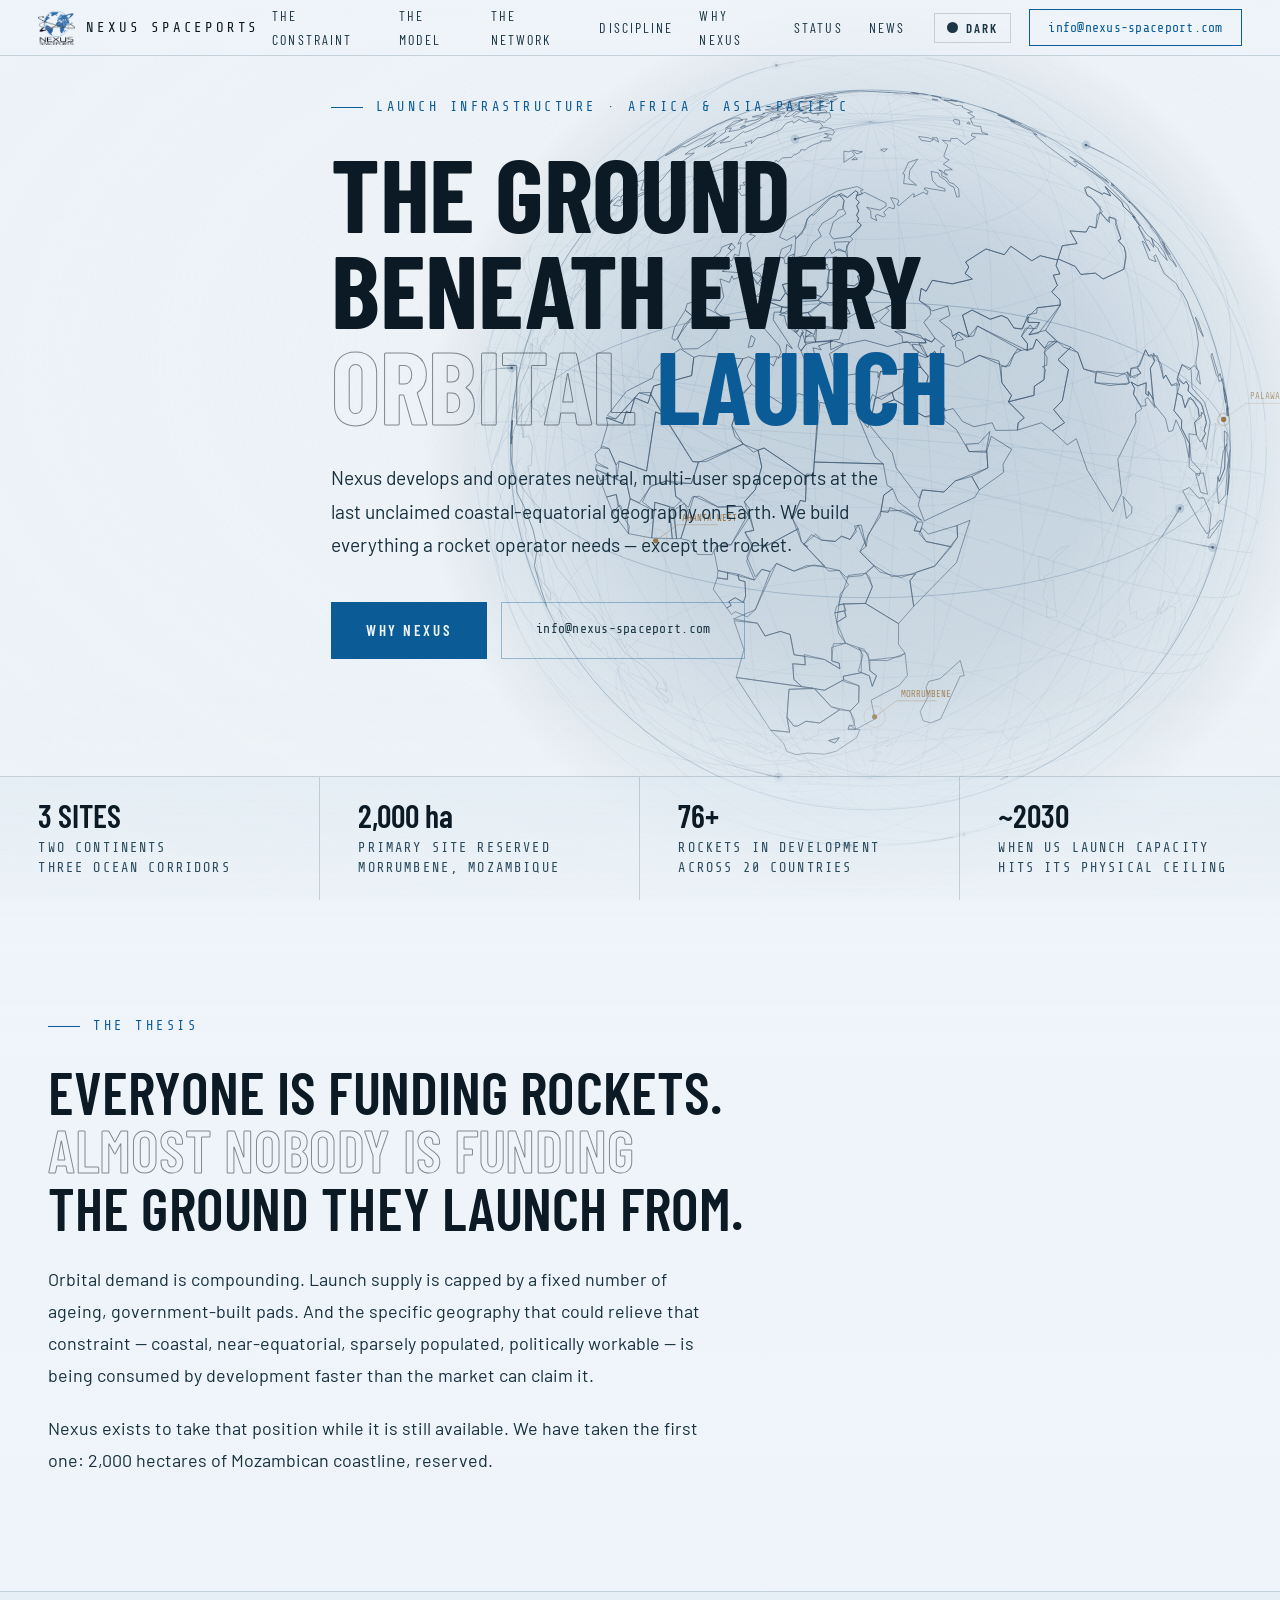
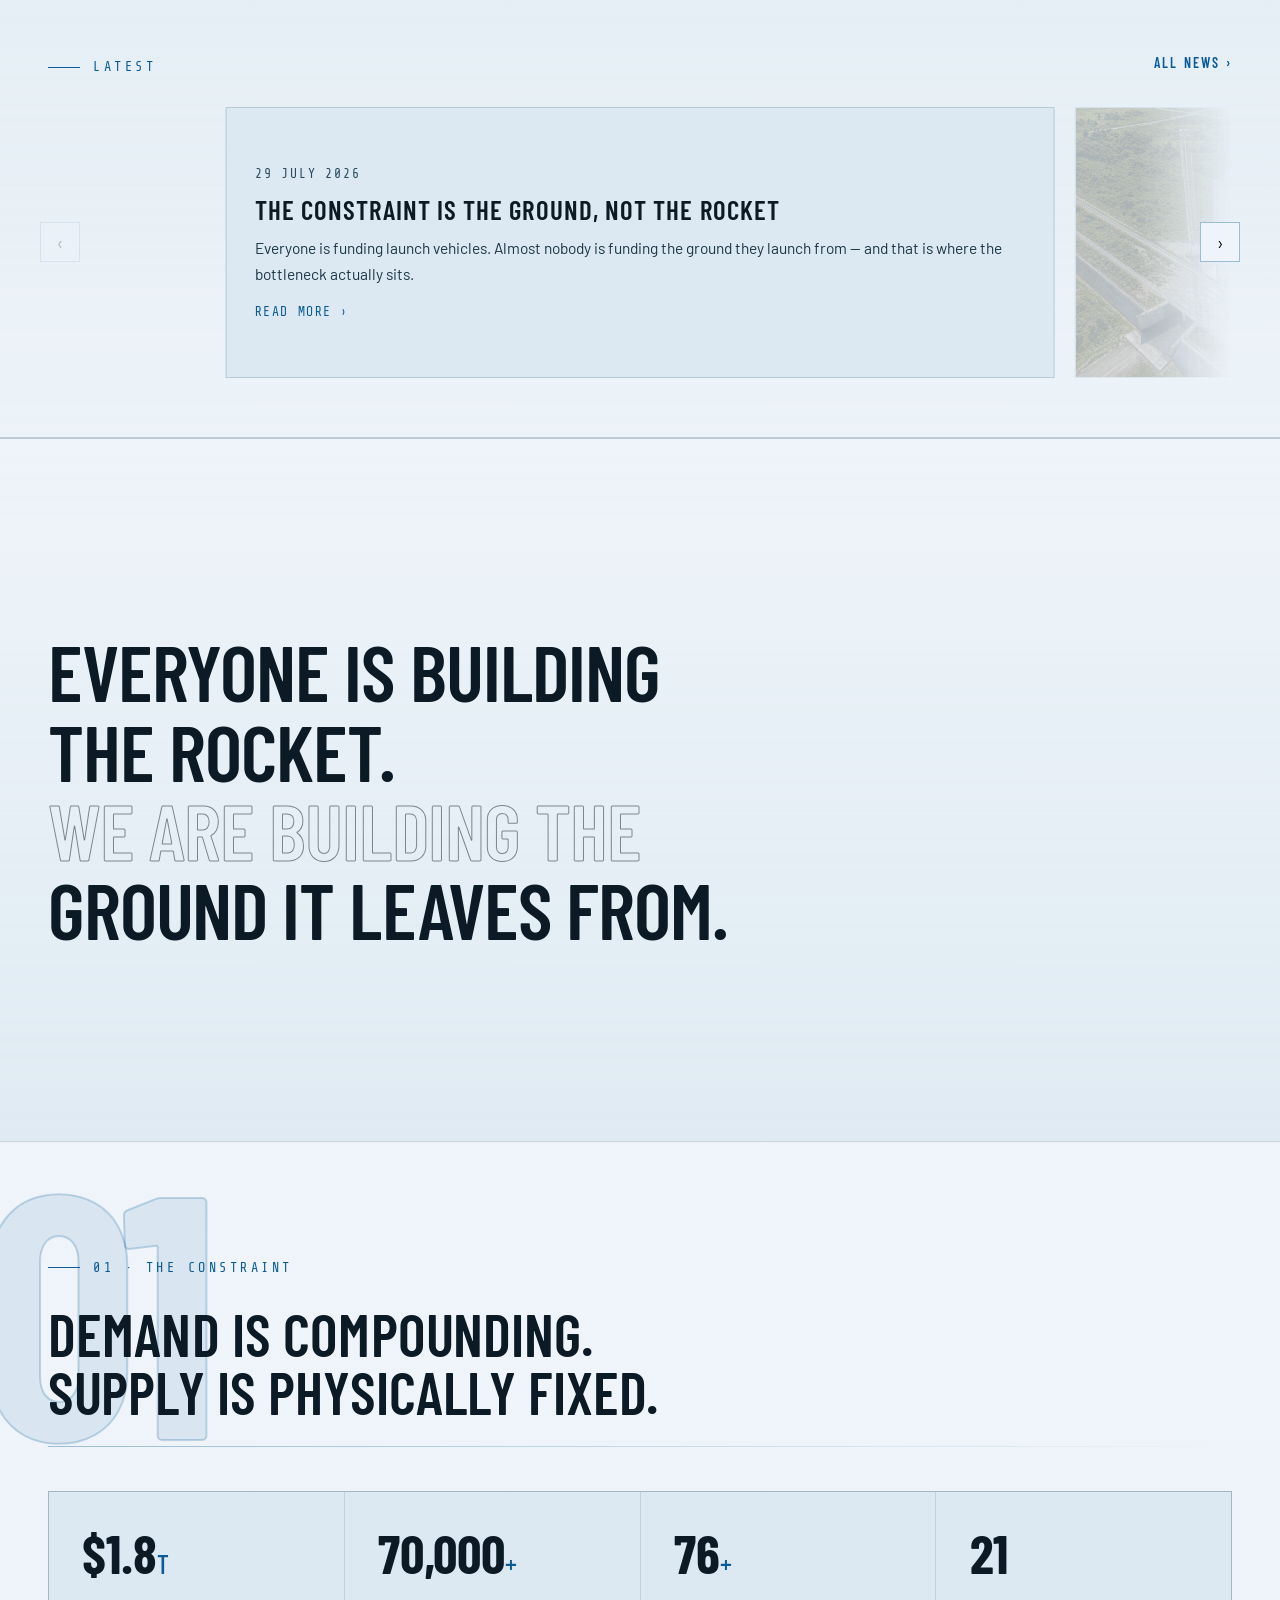
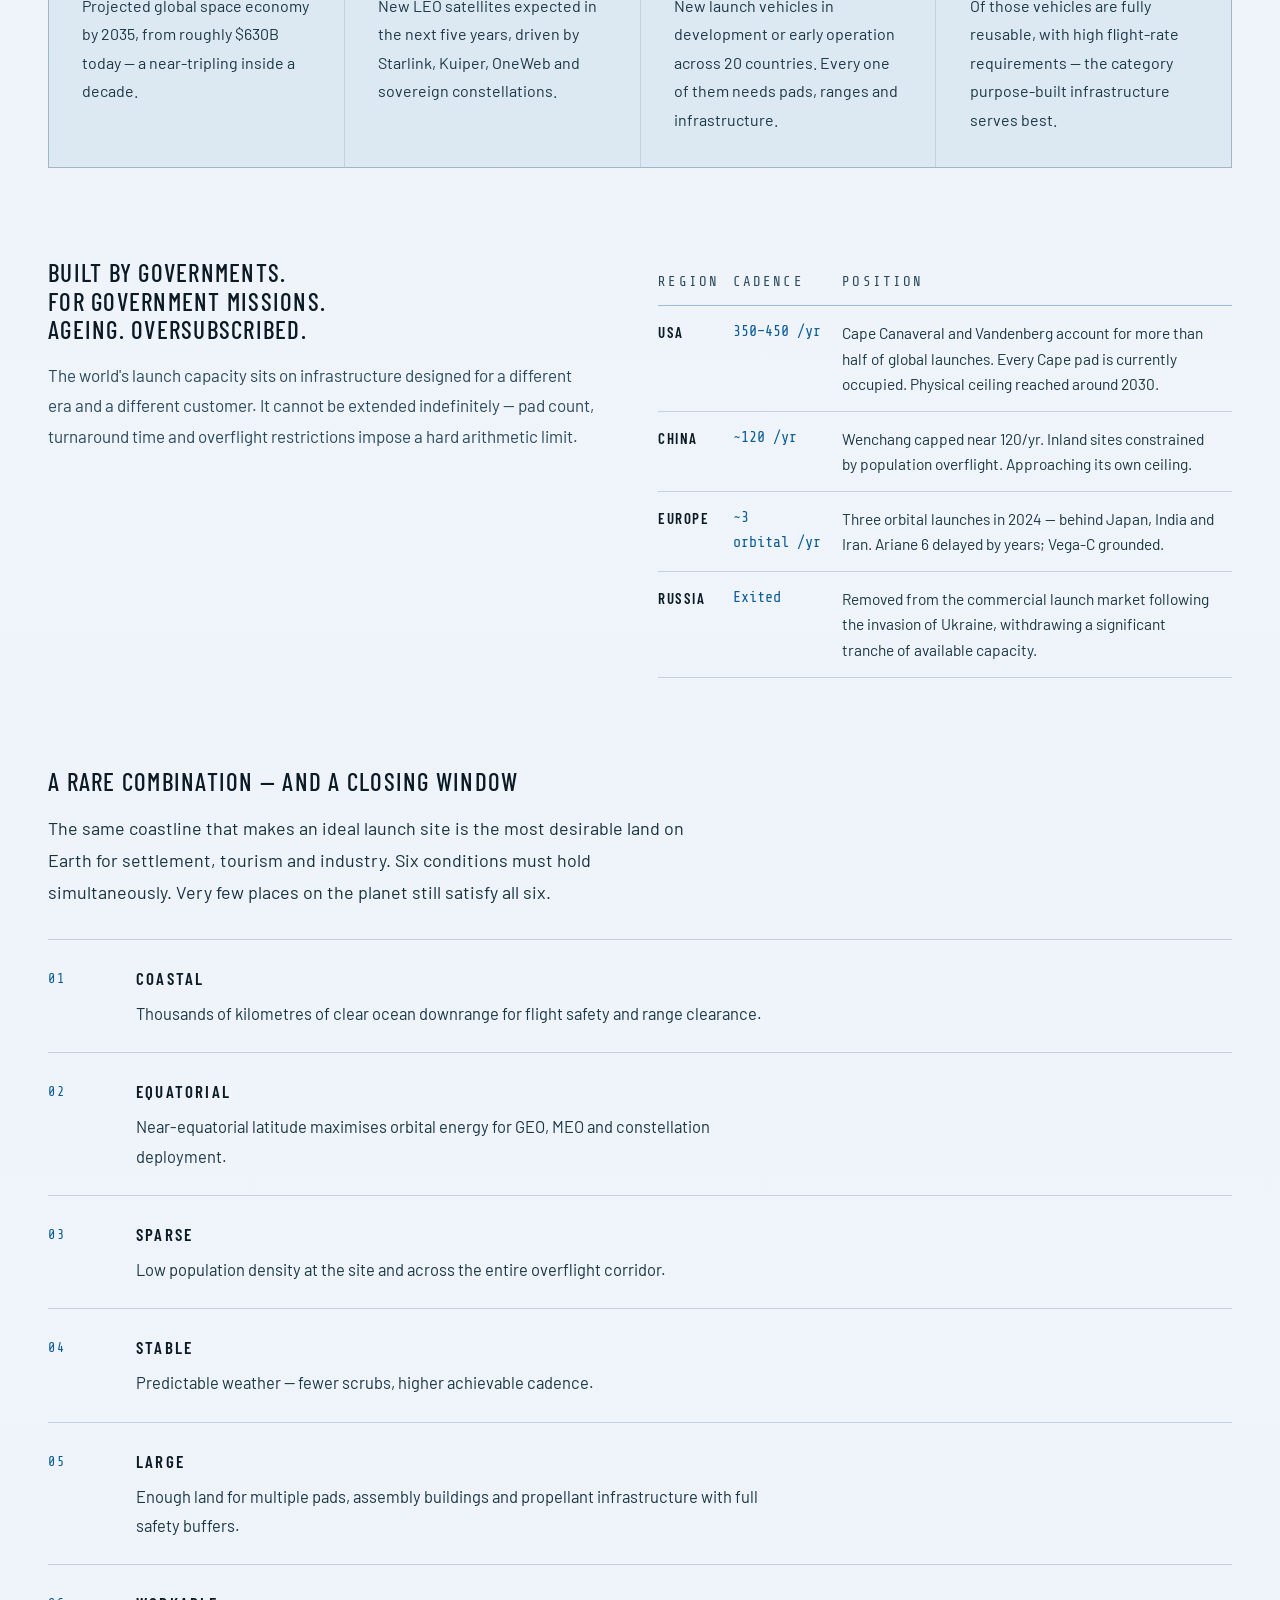
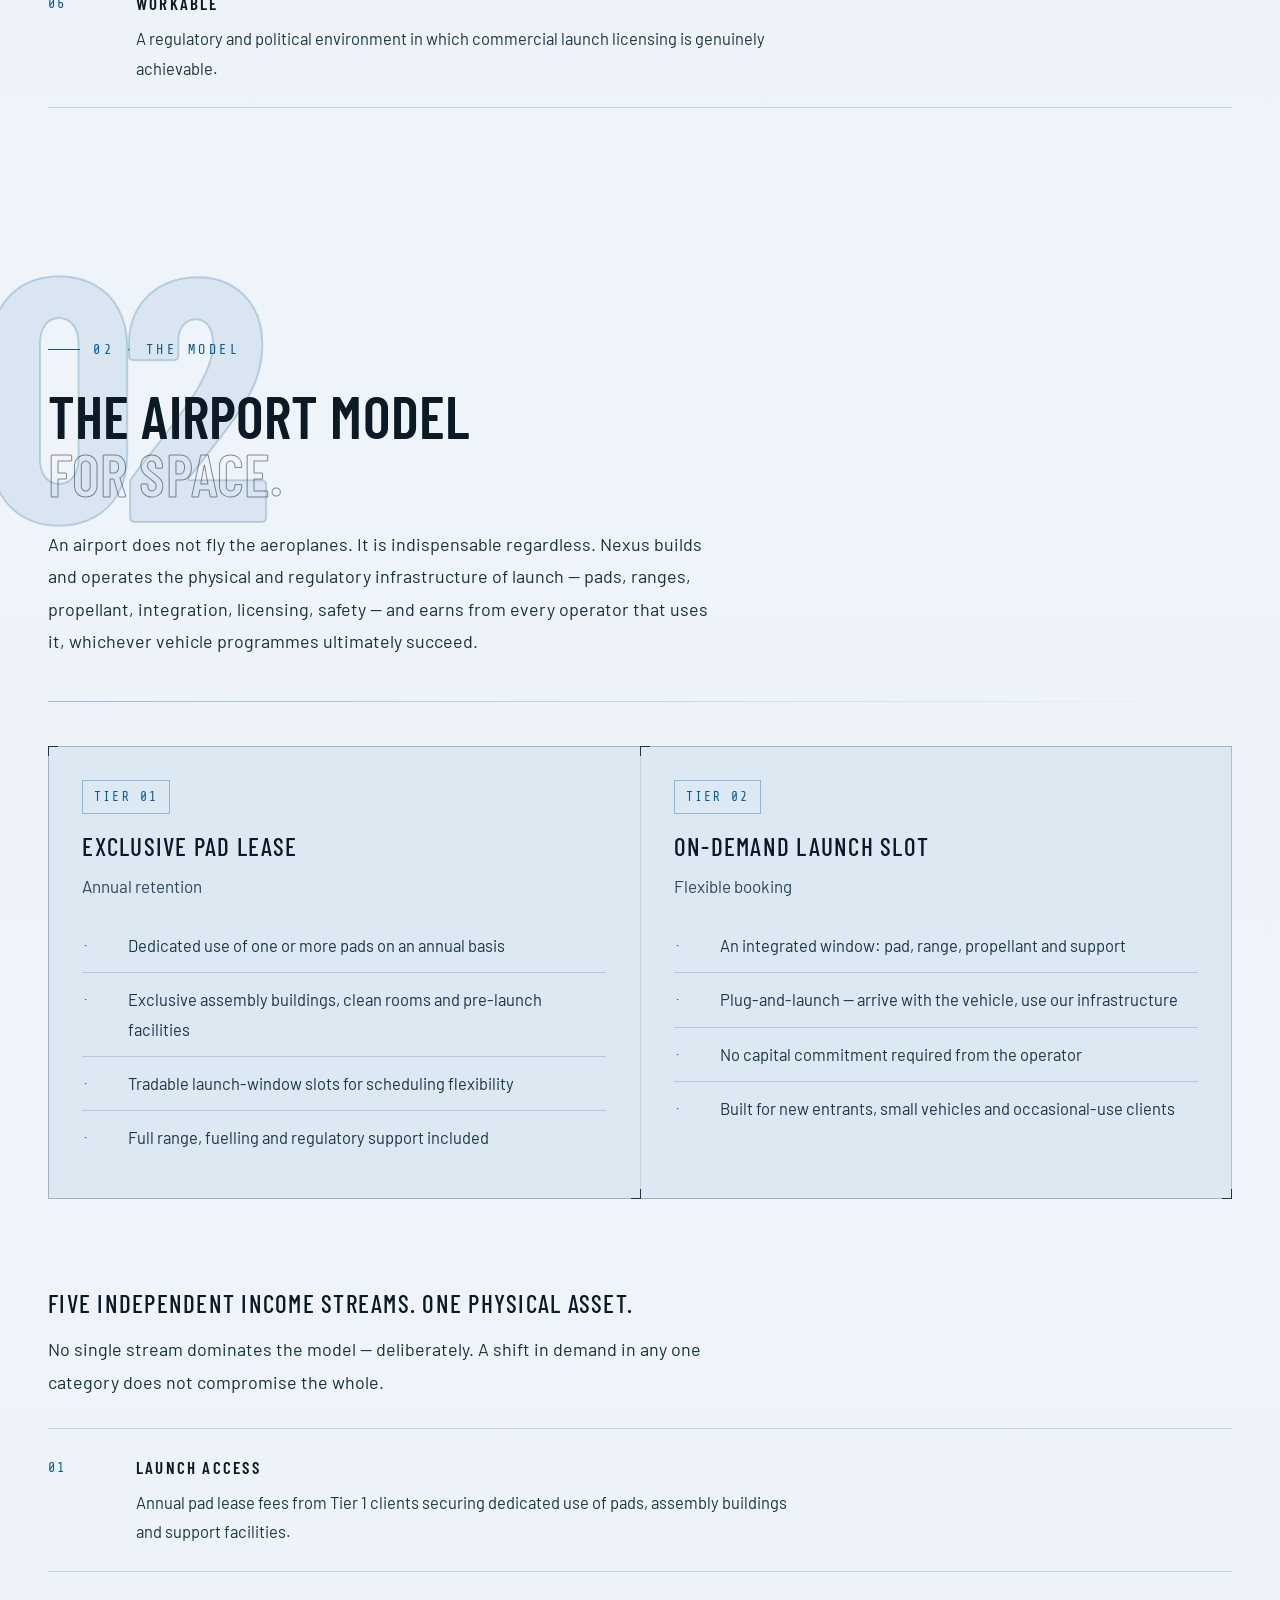
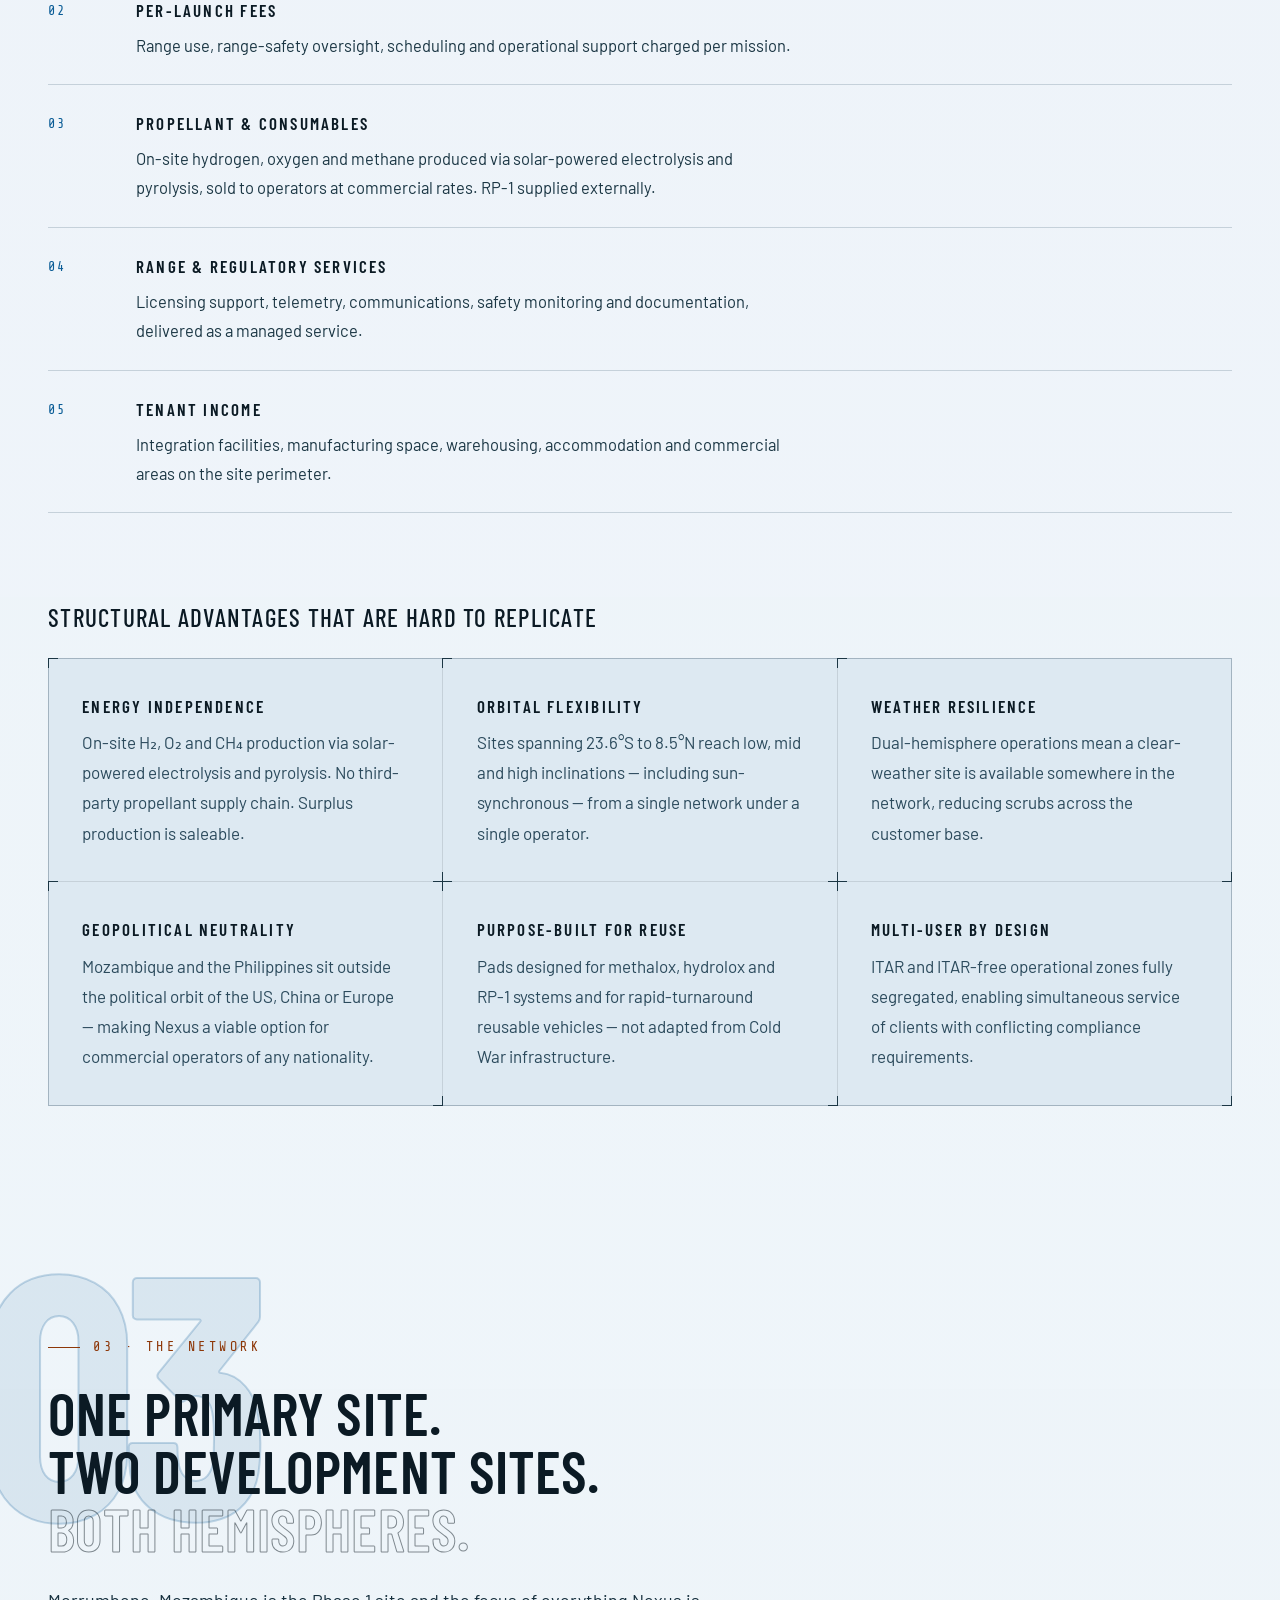
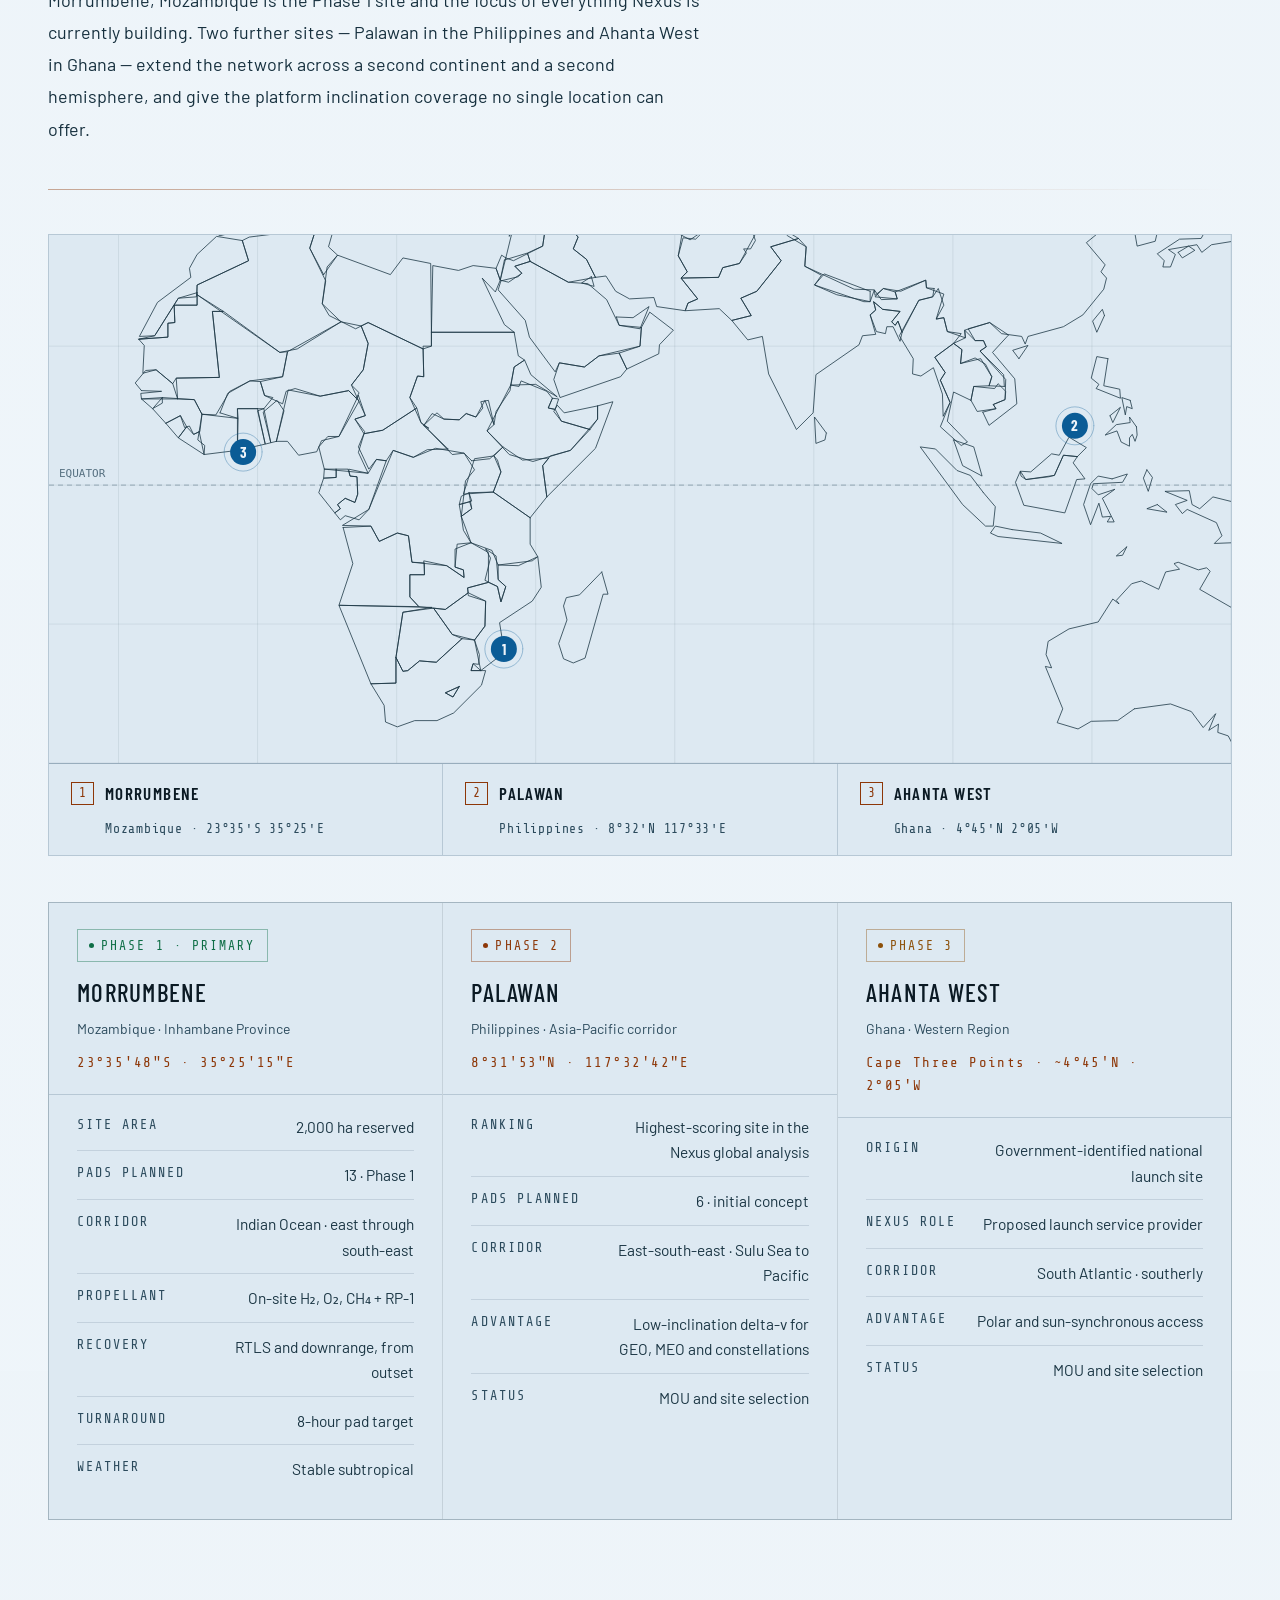
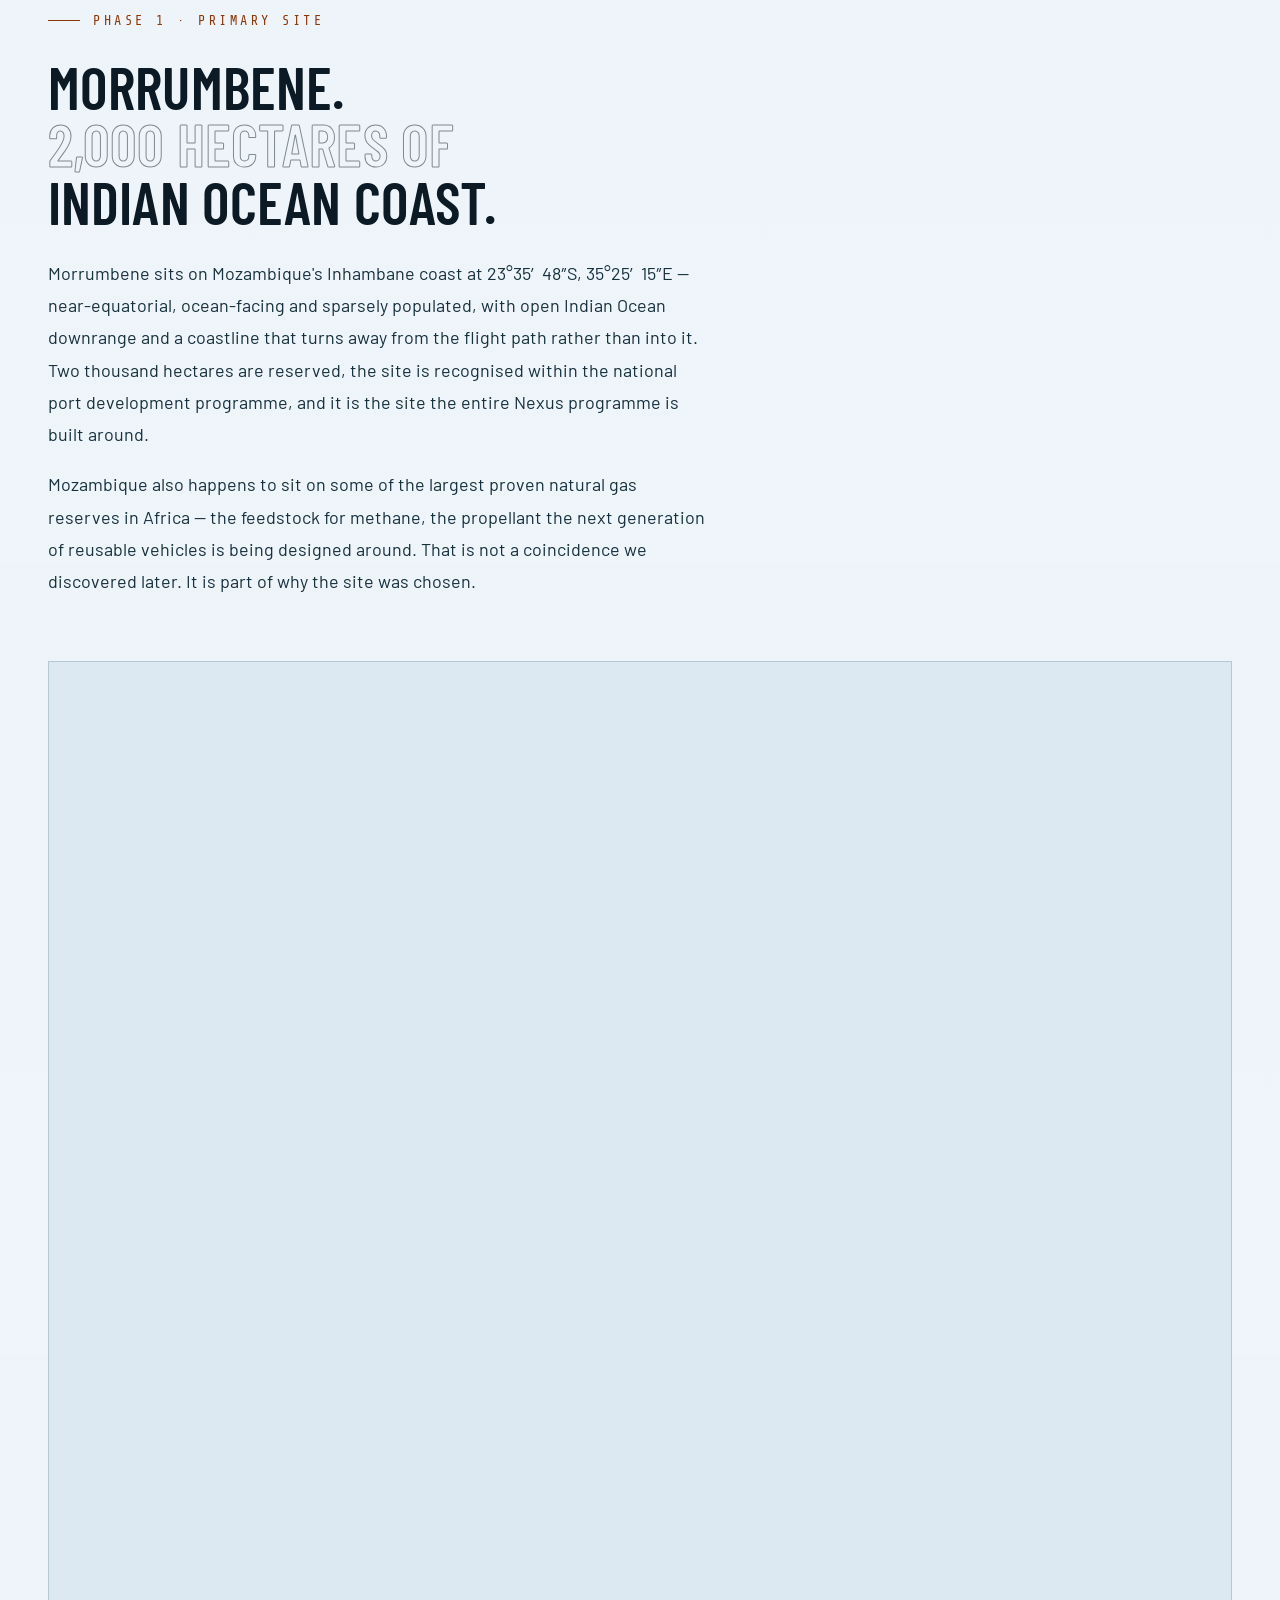
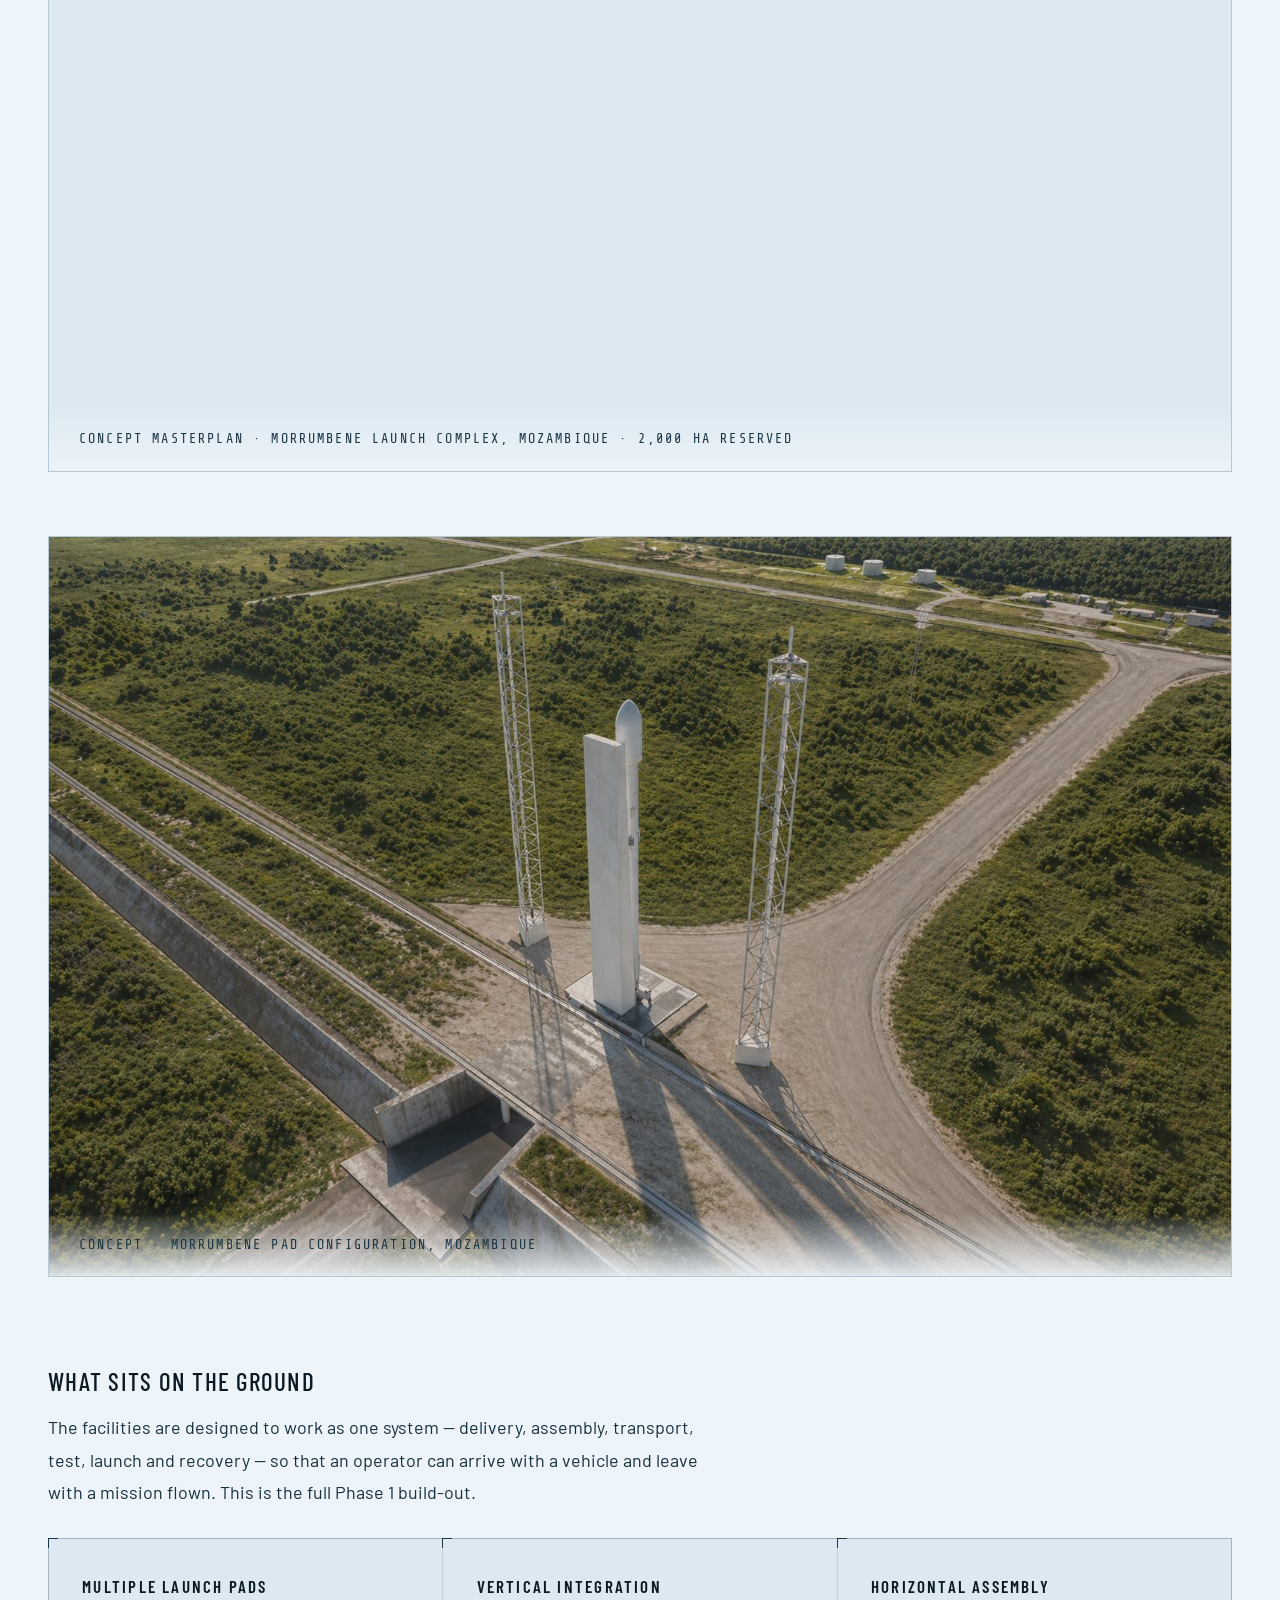
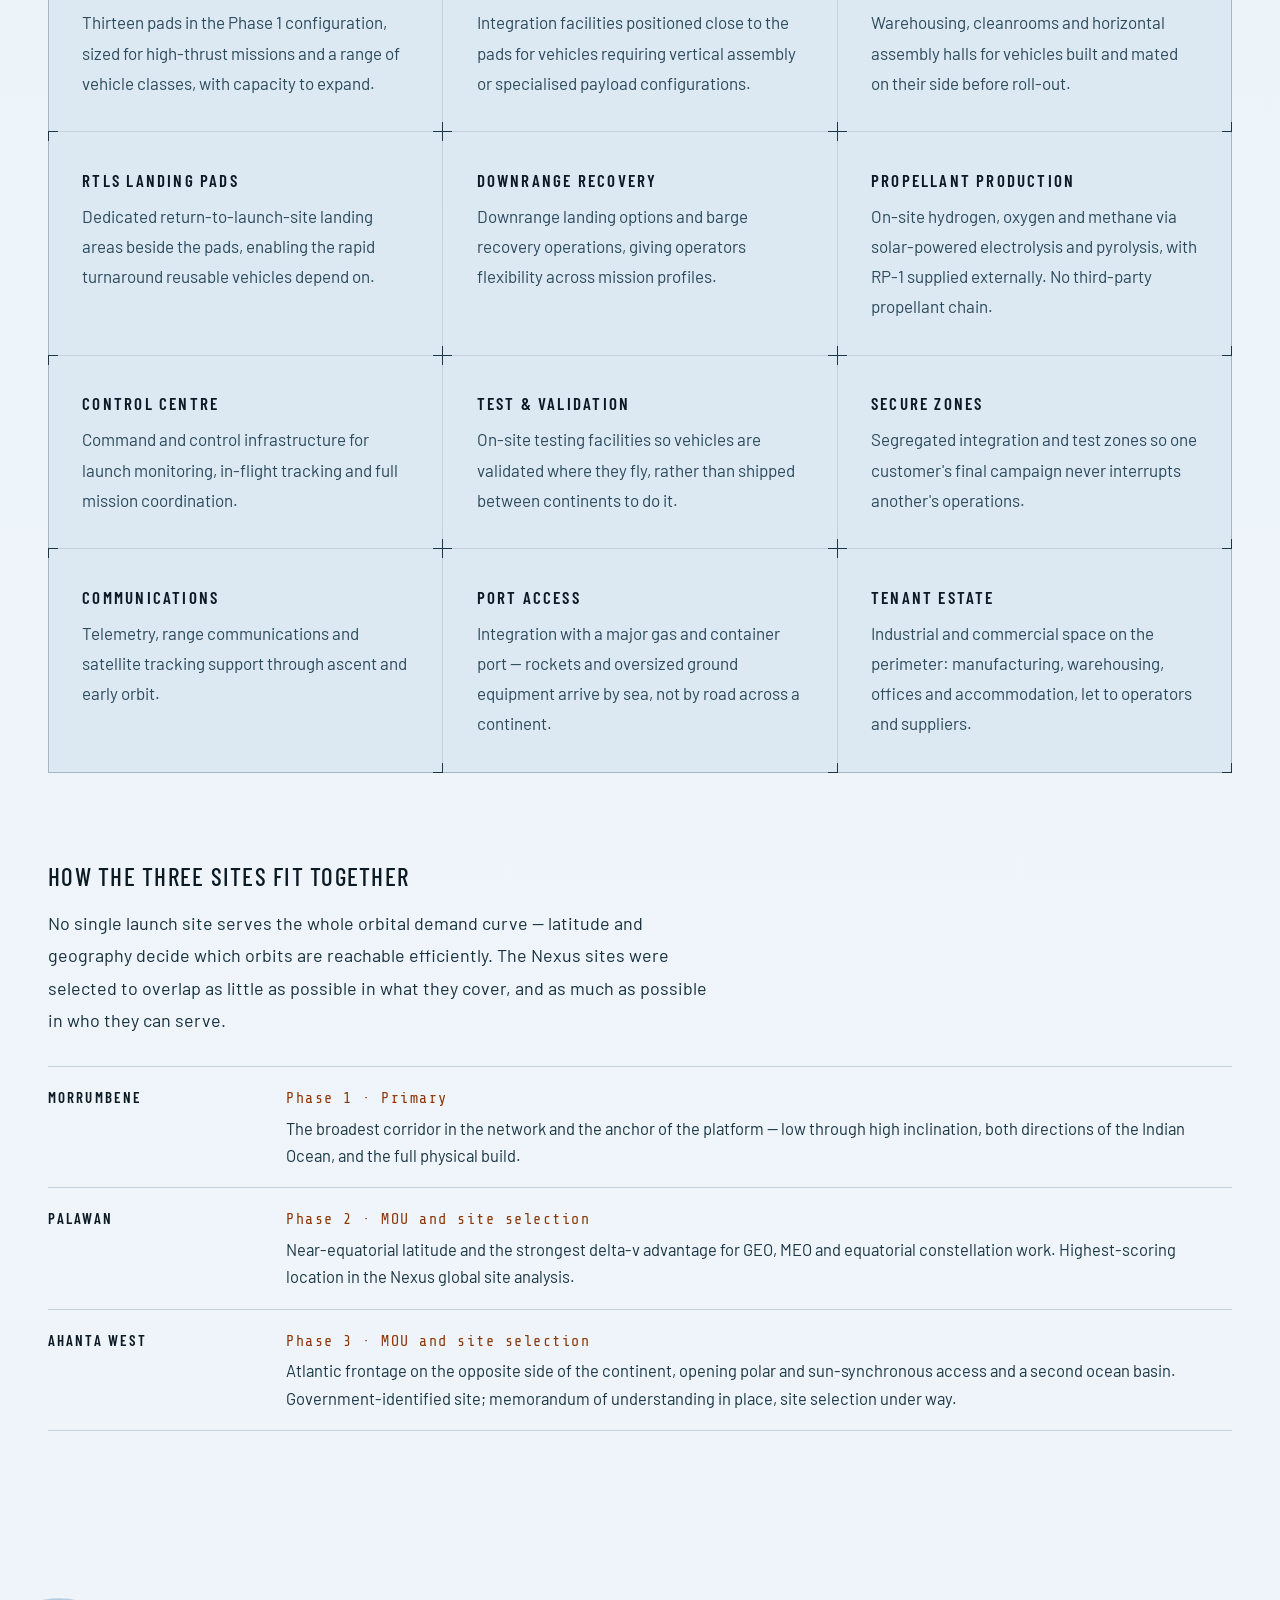
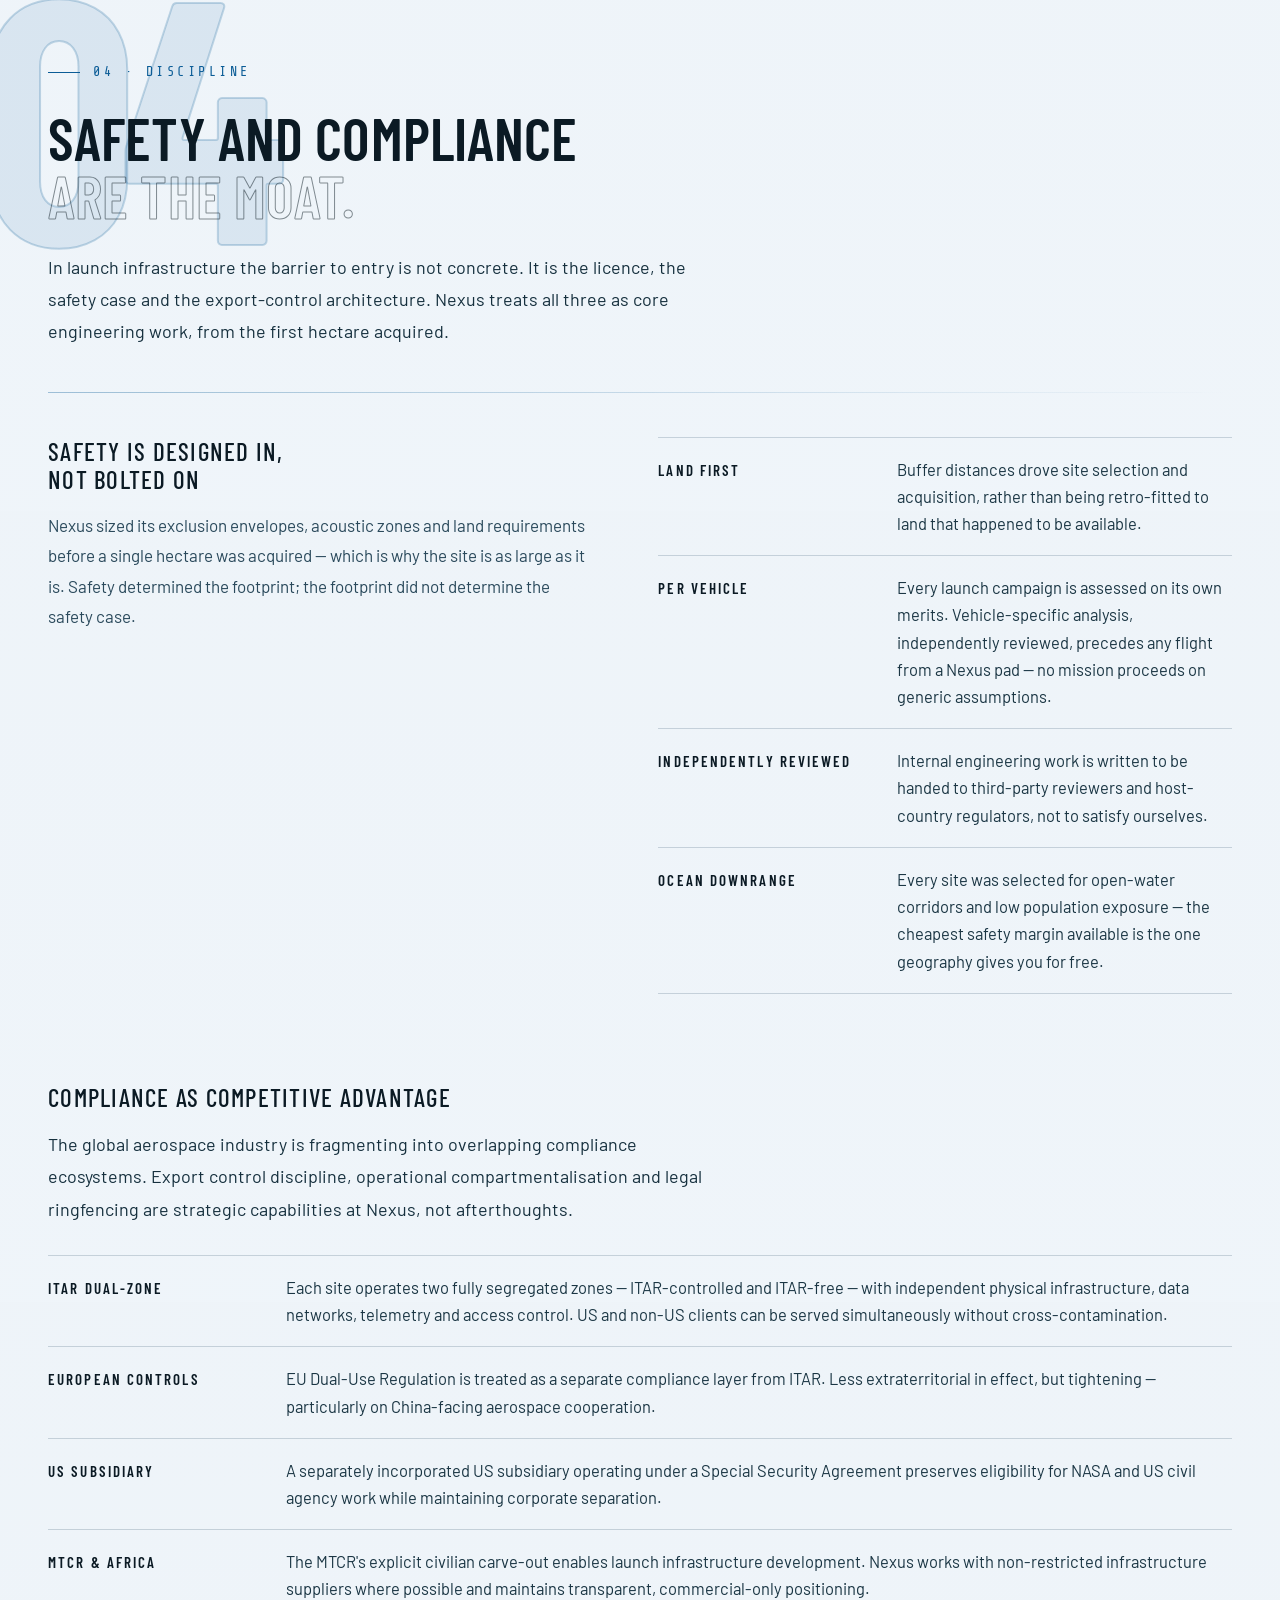
==== commit 983e7f43: "Add a newsroom, a latest-news strip, and tooling to write posts Storage: one markdown file per post " ====
--- a/index.html
+++ b/index.html
@@ -30,419 +30,7 @@
 <link rel="preconnect" href="https://fonts.googleapis.com">
 <link rel="preconnect" href="https://fonts.gstatic.com" crossorigin>
 <link href="https://fonts.googleapis.com/css2?family=Barlow+Condensed:wght@300;400;500;600;700&family=Barlow:wght@200;300;400;500;600&family=Share+Tech+Mono&display=swap" rel="stylesheet">
-<style>
-*,*::before,*::after{margin:0;padding:0;box-sizing:border-box}
-:root{
-  /* v2: deep ocean ink rather than the near-black everyone else in space uses.
-     Sampled from the water in the Morrumbene masterplan, with a warm amber
-     accent for contrast. RGB triplets exist so rgba() can reuse them. */
-  --bg:#04151c; --bg2:#07202a; --panel:rgba(9,38,49,.6);
-  --bgRGB:4,21,28; --bg2RGB:7,32,42; --hov:#0a2c39;
-  --border:rgba(186,232,242,.14);
-  --border-hi:rgba(124,201,255,.32);
-  --accent:#7cc9ff; --accent-2:#ff8a5c; --gold:#ffd89a;
-  --tp:#f4fbfc; --ts:#d3e6ea; --tm:#a8c6ce; --tl:#e4f1f4;
-  --border-soft:rgba(255,255,255,.07);
-  --fd:'Barlow Condensed',Impact,sans-serif;
-  --fb:'Barlow',system-ui,sans-serif;
-  --fm:'Share Tech Mono',ui-monospace,monospace;
-  --maxw:1280px;
-}
-/* ── light theme ────────────────────────────────────────────────────────────
-   Because every surface colour above is a variable, the theme is mostly a
-   variable swap. The handful of rules below are the ones that assumed dark:
-   near-transparent whites, bright mint/peach status colours, the dimmed
-   imagery, and the outline headline stroke. */
-:root[data-theme="light"]{
-  /* Pale blue carries the "baby blue" idea as a SURFACE. As a text or accent
-     colour it cannot clear AA on a light ground, so the accent is a deep azure. */
-  --bg:#eef4f9; --bg2:#dde9f2; --panel:rgba(255,255,255,.7);
-  --bgRGB:238,244,249; --bg2RGB:221,233,242; --hov:#cfdfec;
-  --border:rgba(16,52,78,.18);
-  --border-hi:rgba(11,92,150,.36);
-  --accent:#0b5c96; --accent-2:#9a3412; --gold:#7a5510;
-  --tp:#0b1a24; --ts:#1b3644; --tm:#2b4a5c; --tl:#16303e;
-  --border-soft:rgba(16,52,78,.13);
-}
-:root[data-theme="light"] ::selection{background:rgba(11,92,150,.2)}
-:root[data-theme="light"] .hollow{-webkit-text-stroke:1px rgba(16,29,37,.5)}
-:root[data-theme="light"] section[data-n]::before{color:rgba(11,92,150,.095);
-  -webkit-text-stroke:2px rgba(11,92,150,.22)}
-:root[data-theme="light"] #bg .grain{mix-blend-mode:multiply;opacity:.05}
-:root[data-theme="light"] #globe{opacity:.9}
-:root[data-theme="light"] .btn-p:hover{background:#07456f}
-:root[data-theme="light"] .band img{opacity:1;filter:none}
-:root[data-theme="light"] input,
-:root[data-theme="light"] select,
-:root[data-theme="light"] textarea{background:rgba(255,255,255,.75)}
-:root[data-theme="light"] input:focus,
-:root[data-theme="light"] select:focus,
-:root[data-theme="light"] textarea:focus{background:#fff}
-:root[data-theme="light"] .tag.live{border-color:rgba(14,110,70,.4);color:#0e6e46}
-:root[data-theme="light"] .tag.warm{border-color:rgba(140,80,10,.4);color:#8c500a}
-:root[data-theme="light"] .msg.good{border-color:rgba(14,110,70,.4);background:rgba(14,110,70,.07);color:#0b5637}
-:root[data-theme="light"] .msg.bad{border-color:rgba(150,50,20,.45);background:rgba(150,50,20,.07);color:#8c3310}
-:root[data-theme="light"] #network{--accent:#8d3708;--border-hi:rgba(141,55,8,.42)}
-
-/* theme toggle */
-.themetog{display:inline-flex;align-items:center;gap:8px;background:none;border:1px solid var(--border);
-  color:var(--ts);font-family:var(--fd);font-size:13px;font-weight:600;letter-spacing:.16em;
-  text-transform:uppercase;padding:6px 12px;margin-left:16px;cursor:pointer;transition:.2s;white-space:nowrap}
-.themetog:hover{color:var(--tp);border-color:var(--accent)}
-.themetog .tt-ico{width:11px;height:11px;border-radius:50%;background:currentColor;
-  box-shadow:inset -3px -1px 0 0 var(--bg);flex-shrink:0}
-:root[data-theme="light"] .themetog .tt-ico{box-shadow:none}
-
-html{scroll-behavior:smooth;-webkit-text-size-adjust:100%}
-body{font-family:var(--fb);background:var(--bg);color:var(--ts);line-height:1.65;overflow-x:hidden;font-weight:400;
-  -webkit-font-smoothing:antialiased}
-::selection{background:rgba(124,201,255,.3);color:#fff}
-a{color:inherit}
-
-/* ── background stack ─────────────────────────────────────────── */
-#bg{position:fixed;inset:0;z-index:0;pointer-events:none}
-#globe{position:absolute;inset:0;width:100%;height:100%;opacity:.85}
-#bg .vign{position:absolute;inset:0;
-  background:radial-gradient(ellipse 108% 88% at 66% 40%,rgba(var(--bgRGB),0) 0%,rgba(var(--bgRGB),.34) 50%,rgba(var(--bgRGB),.9) 100%)}
-#bg .grain{position:absolute;inset:0;opacity:.055;mix-blend-mode:overlay;
-  background-image:url("data:image/svg+xml,%3Csvg xmlns='http://www.w3.org/2000/svg'%3E%3Cfilter id='n'%3E%3CfeTurbulence type='fractalNoise' baseFrequency='.85' numOctaves='3' stitchTiles='stitch'/%3E%3C/filter%3E%3Crect width='100%25' height='100%25' filter='url(%23n)'/%3E%3C/svg%3E")}
-main,nav,footer{position:relative;z-index:2}
-/* The globe is decorative but it sits behind every section. Let it read at full
-   strength across the hero, then lay a scrim over it so body copy always has a
-   near-solid backdrop instead of competing with coastlines and orbit lines. */
-main{background:linear-gradient(180deg,
-  rgba(var(--bgRGB),0) 0,
-  rgba(var(--bgRGB),0) 76vh,
-  rgba(var(--bgRGB),.72) 118vh,
-  rgba(var(--bgRGB),.82) 100%)}
-
-/* ── nav ──────────────────────────────────────────────────────── */
-nav{position:fixed;top:0;left:0;right:0;z-index:60;height:56px;display:flex;align-items:center;
-  justify-content:space-between;padding:0 clamp(16px,3vw,40px);
-  background:rgba(var(--bgRGB),.55);backdrop-filter:blur(18px);-webkit-backdrop-filter:blur(18px);
-  border-bottom:1px solid var(--border);transition:background .3s}
-nav.solid{background:rgba(var(--bgRGB),.93)}
-.brand{display:flex;align-items:center;gap:11px;text-decoration:none;flex-shrink:0}
-.brand img{height:34px;width:auto;display:block}
-.brand .bt{font-family:var(--fm);font-size:14px;letter-spacing:.2em;color:var(--tp);white-space:nowrap}
-.navlinks{display:flex;list-style:none;gap:0;margin-left:auto}
-.navlinks a{font-family:var(--fd);font-size:14px;font-weight:400;letter-spacing:.15em;text-transform:uppercase;
-  color:var(--ts);text-decoration:none;padding:0 13px;height:56px;display:flex;align-items:center;transition:color .2s}
-.navlinks a:hover{color:var(--tp)}
-.navcta{font-family:var(--fd);font-size:14px;font-weight:600;letter-spacing:.18em;text-transform:uppercase;
-  color:var(--accent);border:1px solid var(--accent);padding:7px 18px;text-decoration:none;margin-left:18px;
-  transition:.2s;white-space:nowrap}
-.navcta:hover{background:var(--accent);color:var(--bg)}
-/* An email address does not survive uppercase with .18em tracking - too wide for
-   the nav and hard to read. These links opt out of the display-face treatment. */
-/* Both .btn and .drawer a set text-transform:uppercase and are declared later,
-   so this needs enough specificity to win outright rather than relying on order
-   - otherwise the address renders, and copies, as INFO@NEXUS-SPACEPORT.COM. */
-a.mailcta,.drawer a.mailcta{font-family:var(--fm);text-transform:none;letter-spacing:.02em;font-size:13px;font-weight:400}
-/* The address is never a contiguous string in the served HTML. The @ and the dot
-   are CSS-generated, so it renders correctly without JavaScript and with no flash
-   of placeholder text; screen readers announce generated content, so it still
-   reads aloud correctly. JS then attaches the real mail link. */
-.eml{white-space:nowrap}
-.eml span{font-style:normal;font-weight:inherit}
-.eml span:nth-child(2)::before{content:"\0040"}
-.eml span:nth-child(4)::before{content:"\002E"}
-.nospam{display:none}
-.burger{display:none;flex-direction:column;gap:4px;background:none;border:0;cursor:pointer;padding:6px;margin-left:auto}
-.burger span{display:block;width:22px;height:1.5px;background:var(--ts);transition:.25s}
-.burger.open span:nth-child(1){transform:translateY(5.5px) rotate(45deg)}
-.burger.open span:nth-child(2){opacity:0}
-.burger.open span:nth-child(3){transform:translateY(-5.5px) rotate(-45deg)}
-.drawer{display:none;position:fixed;top:56px;left:0;right:0;z-index:59;background:rgba(var(--bgRGB),.985);
-  border-bottom:1px solid var(--border);padding:12px 24px 24px;flex-direction:column;
-  transform:translateY(-10px);opacity:0;pointer-events:none;transition:.25s}
-.drawer.open{opacity:1;transform:none;pointer-events:all}
-.drawer a{font-family:var(--fd);font-size:16px;letter-spacing:.14em;text-transform:uppercase;color:var(--ts);
-  text-decoration:none;padding:15px 0;border-bottom:1px solid var(--border)}
-.drawer a:last-child{border:0;color:var(--accent)}
-
-/* ── layout primitives ────────────────────────────────────────── */
-.wrap{max-width:var(--maxw);margin:0 auto;padding:0 clamp(20px,4vw,48px)}
-section{padding:clamp(72px,9vw,132px) 0;position:relative}
-.eyebrow{font-family:var(--fm);font-size:13.5px;letter-spacing:.26em;text-transform:uppercase;color:var(--accent);
-  display:flex;align-items:center;gap:13px;margin-bottom:26px}
-.eyebrow::before{content:'';width:32px;height:1px;background:var(--accent);flex-shrink:0}
-h1{font-family:var(--fd);font-size:clamp(46px,8.4vw,104px);font-weight:700;line-height:.92;letter-spacing:-.005em;
-  color:var(--tp);text-transform:uppercase;margin-bottom:30px}
-h2{font-family:var(--fd);font-size:clamp(32px,4.6vw,62px);font-weight:600;line-height:.98;letter-spacing:.002em;
-  color:var(--tp);text-transform:uppercase;margin-bottom:26px}
-h3{font-family:var(--fd);font-size:clamp(19px,2vw,25px);font-weight:500;letter-spacing:.05em;text-transform:uppercase;
-  color:var(--tp);margin-bottom:10px;line-height:1.15}
-h4{font-family:var(--fd);font-size:17px;font-weight:600;letter-spacing:.13em;text-transform:uppercase;color:var(--tp);margin-bottom:7px}
-.lead{font-size:clamp(17.5px,1.4vw,20px);line-height:1.8;color:var(--tl);max-width:66ch;font-weight:400}
-p{font-size:17px;line-height:1.78}
-.dim{color:var(--tm)}
-.acc{color:var(--accent)}
-.hollow{-webkit-text-stroke:1px rgba(244,251,252,.6);color:transparent}
-.rule{height:1px;background:linear-gradient(90deg,var(--border-hi),transparent);margin:0 0 44px}
-
-/* reveal */
-.rv{opacity:0;transform:translateY(22px);transition:opacity .8s cubic-bezier(.2,.7,.3,1),transform .8s cubic-bezier(.2,.7,.3,1)}
-.rv.in{opacity:1;transform:none}
-@media(prefers-reduced-motion:reduce){.rv{opacity:1;transform:none;transition:none}}
-
-/* ── hero ─────────────────────────────────────────────────────── */
-#hero{min-height:100svh;display:flex;flex-direction:column;justify-content:center;padding-top:96px;padding-bottom:0}
-.hero-in{max-width:min(640px,100%)}
-.hero-sub{font-size:clamp(16px,1.5vw,19.5px);line-height:1.75;color:var(--tl);max-width:52ch;margin-bottom:40px;font-weight:400}
-.hero-act{display:flex;gap:14px;flex-wrap:wrap;margin-bottom:64px}
-.btn{font-family:var(--fd);font-size:15px;font-weight:600;letter-spacing:.17em;text-transform:uppercase;
-  padding:15px 34px;text-decoration:none;display:inline-block;cursor:pointer;border:1px solid transparent;transition:.2s}
-.btn-p{background:var(--accent);color:var(--bg)}
-.btn-p:hover{background:#aadcff}
-.btn-g{background:transparent;color:var(--ts);border-color:var(--border-hi)}
-.btn-g:hover{color:var(--tp);border-color:var(--accent)}
-.tick{margin-top:auto;display:grid;grid-template-columns:repeat(4,1fr);border-top:1px solid var(--border);
-  background:linear-gradient(180deg,rgba(var(--bg2RGB),.5),rgba(var(--bg2RGB),.1))}
-.tick > div{padding:22px clamp(16px,3vw,40px);border-right:1px solid var(--border)}
-.tick > div:last-child{border-right:0}
-.tick .k{font-family:var(--fd);font-size:clamp(22px,2.5vw,32px);font-weight:600;color:var(--tp);line-height:1;margin-bottom:7px}
-.tick .l{font-family:var(--fm);font-size:13.5px;letter-spacing:.16em;text-transform:uppercase;color:var(--tm);line-height:1.5}
-
-/* ── panels / grids ───────────────────────────────────────────── */
-.panel{background:var(--panel);backdrop-filter:blur(9px);-webkit-backdrop-filter:blur(9px);
-  border:1px solid var(--border);padding:clamp(22px,2.6vw,34px);transition:border-color .3s,transform .3s}
-.panel:hover{border-color:var(--border-hi)}
-.g2{display:grid;grid-template-columns:repeat(2,1fr);gap:1px;background:var(--border)}
-.g3{display:grid;grid-template-columns:repeat(3,1fr);gap:1px;background:var(--border)}
-.g4{display:grid;grid-template-columns:repeat(4,1fr);gap:1px;background:var(--border)}
-.g2 > *,.g3 > *,.g4 > *{background:var(--bg2)}
-.split{display:grid;grid-template-columns:minmax(0,1fr) minmax(0,1.05fr);gap:clamp(30px,5vw,80px);align-items:start}
-
-/* numbered list */
-.nl{border-top:1px solid var(--border)}
-.nl > li{list-style:none;display:grid;grid-template-columns:56px minmax(0,1fr);gap:clamp(14px,2.5vw,32px);
-  padding:24px 0;border-bottom:1px solid var(--border);align-items:start}
-.nl .n{font-family:var(--fm);font-size:13.5px;letter-spacing:.14em;color:var(--accent);padding-top:4px}
-.nl p{color:var(--ts);font-size:16.5px;max-width:74ch}
-
-/* definition rows */
-.rows{border-top:1px solid var(--border)}
-.rows .r{display:grid;grid-template-columns:200px minmax(0,1fr);gap:clamp(14px,3vw,40px);padding:18px 0;
-  border-bottom:1px solid var(--border);align-items:baseline}
-.rows .r > .lab{font-family:var(--fd);font-size:15px;font-weight:600;letter-spacing:.14em;text-transform:uppercase;color:var(--tp)}
-.rows .r > .val{font-size:16.5px;color:var(--ts)}
-.rows .r > .val .u{font-family:var(--fm);font-size:15px;color:var(--accent);display:block;margin-bottom:3px;letter-spacing:.1em}
-
-/* stat blocks */
-.stat{padding:clamp(22px,2.6vw,34px)}
-.stat .k{font-family:var(--fd);font-size:clamp(34px,4.4vw,54px);font-weight:700;color:var(--tp);line-height:1;margin-bottom:12px}
-.stat .k small{font-size:.5em;font-weight:500;color:var(--accent);letter-spacing:.05em}
-.stat p{font-size:16px;color:var(--ts)}
-
-/* tags */
-.tag{display:inline-flex;align-items:center;gap:7px;font-family:var(--fm);font-size:13px;letter-spacing:.16em;
-  text-transform:uppercase;padding:5px 11px;border:1px solid var(--border-hi);color:var(--accent);white-space:nowrap}
-.tag.warm{border-color:rgba(255,210,120,.35);color:var(--gold)}
-.tag.live{border-color:rgba(120,255,180,.3);color:#7ef0b4}
-.tag .dot{width:5px;height:5px;border-radius:50%;background:currentColor;animation:bp 2.4s ease-in-out infinite}
-@keyframes bp{0%,100%{opacity:1}50%{opacity:.25}}
-
-/* site cards */
-.sites{display:grid;grid-template-columns:repeat(3,1fr);gap:1px;background:var(--border);border:1px solid var(--border)}
-.site{background:var(--bg2);padding:0;display:flex;flex-direction:column;transition:background .3s}
-.site:hover{background:var(--hov)}
-.site .hd{padding:26px clamp(20px,2.2vw,30px) 20px;border-bottom:1px solid var(--border)}
-.site .bd{padding:8px clamp(20px,2.2vw,30px) 26px;flex:1}
-.site .co{font-family:var(--fm);font-size:14px;letter-spacing:.1em;color:var(--accent);margin-top:9px}
-.site dl{display:grid;grid-template-columns:auto 1fr;gap:0}
-.site dt{font-family:var(--fm);font-size:13.5px;letter-spacing:.15em;text-transform:uppercase;color:var(--tm);
-  padding:11px 18px 11px 0;border-bottom:1px solid var(--border-soft);white-space:nowrap}
-.site dd{font-size:15.5px;color:var(--ts);padding:11px 0;border-bottom:1px solid var(--border-soft);text-align:right}
-.site dt:last-of-type,.site dd:last-of-type{border-bottom:0}
-
-/* table */
-.tbl{width:100%;border-collapse:collapse;font-size:15.5px}
-.tbl th{font-family:var(--fm);font-size:14px;letter-spacing:.15em;text-transform:uppercase;color:var(--tm);
-  text-align:left;padding:12px 14px 12px 0;border-bottom:1px solid var(--border-hi);font-weight:400;white-space:nowrap}
-.tbl td{padding:14px 14px 14px 0;border-bottom:1px solid var(--border);color:var(--ts);vertical-align:top}
-.tbl td:first-child{font-family:var(--fd);font-weight:600;letter-spacing:.1em;text-transform:uppercase;color:var(--tp);font-size:15px}
-.tbl .num{font-family:var(--fm);font-size:15px;color:var(--accent)}
-.note{font-size:15px;color:var(--tm);margin-top:18px;line-height:1.65;max-width:88ch}
-
-/* why-invest */
-.why{display:grid;grid-template-columns:repeat(2,1fr);gap:1px;background:var(--border);border:1px solid var(--border)}
-.why > div{background:var(--bg2);padding:clamp(26px,3vw,40px);transition:background .3s}
-.why > div:hover{background:var(--hov)}
-.why .n{font-family:var(--fm);font-size:13.5px;letter-spacing:.2em;color:var(--accent);margin-bottom:16px;display:block}
-.why h3{margin-bottom:12px}
-.why p{color:var(--ts);font-size:16.5px}
-
-/* image band */
-.band{position:relative;border:1px solid var(--border);overflow:hidden;background:var(--bg2)}
-.band picture{display:block}
-.band img{width:100%;height:auto;display:block;opacity:.78;filter:saturate(.85) contrast(1.05)}
-.band .cap{position:absolute;left:0;bottom:0;right:0;padding:20px clamp(18px,2.4vw,30px);
-  background:linear-gradient(0deg,rgba(var(--bgRGB),.92),rgba(var(--bgRGB),0));
-  font-family:var(--fm);font-size:13.5px;letter-spacing:.16em;text-transform:uppercase;color:var(--ts)}
-
-/* invest / form */
-#invest{border-top:1px solid var(--border-hi);background:linear-gradient(180deg,rgba(var(--bg2RGB),.55),rgba(var(--bgRGB),.9))}
-form{display:grid;grid-template-columns:1fr 1fr;gap:16px}
-.f-full{grid-column:1/-1}
-label{display:block;font-family:var(--fm);font-size:13.5px;letter-spacing:.16em;text-transform:uppercase;
-  color:var(--tm);margin-bottom:8px}
-input,select,textarea{width:100%;background:rgba(255,255,255,.028);border:1px solid var(--border);
-  color:var(--tp);font-family:var(--fb);font-size:16.5px;font-weight:400;padding:13px 15px;outline:none;transition:.2s;border-radius:0}
-input:focus,select:focus,textarea:focus{border-color:var(--accent);background:rgba(124,201,255,.09)}
-textarea{resize:vertical;min-height:104px}
-select{appearance:none;background-image:linear-gradient(45deg,transparent 50%,var(--tm) 50%),linear-gradient(135deg,var(--tm) 50%,transparent 50%);
-  background-position:calc(100% - 19px) 50%,calc(100% - 14px) 50%;background-size:5px 5px,5px 5px;background-repeat:no-repeat}
-select option{background:var(--hov);color:var(--tp)}
-button.btn{border:0;width:100%;font-size:15px}
-button.btn[disabled]{opacity:.45;cursor:progress}
-/* form feedback */
-.msg{grid-column:1/-1;display:none;border:1px solid;font-family:var(--fm);font-size:15px;
-  letter-spacing:.1em;line-height:1.7;padding:14px 16px}
-.msg.show{display:block}
-.msg.good{border-color:rgba(120,255,180,.3);background:rgba(120,255,180,.06);color:#7ef0b4}
-.msg.bad{border-color:rgba(255,122,60,.4);background:rgba(255,122,60,.07);color:#ff9d6e}
-.msg a{color:inherit;text-decoration:underline}
-.fe{display:none;font-family:var(--fm);font-size:13px;letter-spacing:.12em;text-transform:uppercase;
-  color:var(--accent-2);margin-top:7px}
-.fe.show{display:block}
-input.bad,select.bad,textarea.bad{border-color:var(--accent-2)}
-.people{display:grid;grid-template-columns:repeat(3,1fr);gap:1px;background:var(--border);border:1px solid var(--border);margin-top:56px}
-.people > div{background:var(--bg2);padding:26px}
-.people .nm{font-family:var(--fd);font-size:17px;font-weight:600;letter-spacing:.1em;text-transform:uppercase;color:var(--tp)}
-.people .rl{font-family:var(--fm);font-size:13.5px;letter-spacing:.15em;text-transform:uppercase;color:var(--tm);margin:6px 0 12px}
-.people a{font-size:15px;color:var(--accent);text-decoration:none;word-break:break-all}
-.people a:hover{text-decoration:underline}
-
-/* footer */
-footer{border-top:1px solid var(--border);padding:56px 0 40px;background:rgba(var(--bgRGB),.92)}
-.fgrid{display:grid;grid-template-columns:2fr 1fr 1fr;gap:40px;margin-bottom:44px}
-footer h5{font-family:var(--fm);font-size:13.5px;letter-spacing:.18em;text-transform:uppercase;color:var(--tm);margin-bottom:16px}
-footer ul{list-style:none}
-footer li{margin-bottom:9px}
-footer li a{font-size:15.5px;color:var(--ts);text-decoration:none;transition:color .2s}
-footer li a:hover{color:var(--accent)}
-.legal{border-top:1px solid var(--border);padding-top:26px;font-size:15px;color:var(--tm);line-height:1.75}
-.legal .fine{margin-top:14px;font-size:14px;max-width:92ch}
-
-/* ══════════════ v2 additions ══════════════ */
-
-/* keep section content above the ghosted numerals */
-.wrap{position:relative;z-index:1}
-section[data-n]::before{content:attr(data-n);position:absolute;left:-.055em;top:clamp(4px,2vw,28px);
-  font-family:var(--fd);font-weight:700;font-size:clamp(180px,27vw,440px);line-height:.78;
-  letter-spacing:-.05em;pointer-events:none;z-index:0;user-select:none;
-  /* Blue rather than a neutral tint. The outline carries most of the visible
-     colour while covering very little area, so body copy sitting over a numeral
-     keeps its contrast: worst case 7.8:1 dark, 5.9:1 light. */
-  color:rgba(124,201,255,.095);
-  -webkit-text-stroke:2px rgba(124,201,255,.20)}
-
-/* full-bleed figure */
-/* locator map */
-.mapfig{background:var(--bg2)}
-#sitemap{display:block;width:100%;height:auto;aspect-ratio:170/76}
-@supports not (aspect-ratio:1){#sitemap{height:min(46vw,420px)}}
-/* Names live in HTML rather than on the canvas: no overlap at any width,
-   selectable, and readable on a phone where the map strip is only ~165px tall. */
-.maplegend{list-style:none;display:grid;grid-template-columns:repeat(3,1fr);gap:1px;
-  background:var(--border);border-top:1px solid var(--border)}
-.maplegend li{background:var(--bg2);padding:15px clamp(14px,2vw,22px);
-  display:flex;align-items:baseline;gap:11px;flex-wrap:wrap}
-.maplegend .mk{display:inline-flex;align-items:center;justify-content:center;
-  width:23px;height:23px;border:1px solid var(--accent);color:var(--accent);
-  font-family:var(--fm);font-size:13px;flex-shrink:0;align-self:center}
-.maplegend b{font-family:var(--fd);font-size:17px;font-weight:600;letter-spacing:.08em;
-  text-transform:uppercase;color:var(--tp)}
-.maplegend i{font-family:var(--fm);font-size:13px;font-style:normal;color:var(--tm);
-  width:100%;padding-left:34px;letter-spacing:.06em}
-@media(max-width:760px){
-  .maplegend{grid-template-columns:1fr}
-  .maplegend li{padding:13px 16px}
-  .maplegend i{padding-left:0;width:auto}
-}
-
-/* statement / rhythm break */
-.statement{padding:clamp(104px,15vw,230px) 0;border-top:1px solid var(--border);
-  border-bottom:1px solid var(--border);background:linear-gradient(180deg,rgba(var(--bgRGB),.35),rgba(var(--bg2RGB),.9))}
-.statement p{font-family:var(--fd);font-weight:600;text-transform:uppercase;color:var(--tp);
-  font-size:clamp(34px,6.2vw,86px);line-height:1.0;letter-spacing:-.012em;max-width:22ch}
-
-/* aerospace corner brackets on panels */
-.panel{position:relative}
-.panel::before,.panel::after{content:'';position:absolute;width:10px;height:10px;pointer-events:none;
-  border-color:var(--border-hi);transition:border-color .35s}
-.panel::before{top:-1px;left:-1px;border-top:1px solid;border-left:1px solid}
-.panel::after{bottom:-1px;right:-1px;border-bottom:1px solid;border-right:1px solid}
-.panel:hover::before,.panel:hover::after{border-color:var(--accent)}
-
-/* ember palette for the Africa / network material */
-#network{--accent:#ffb470;--border-hi:rgba(255,180,112,.32)}
-
-/* staggered grid children */
-.stag > *{opacity:0;transform:translateY(15px);
-  transition:opacity .62s cubic-bezier(.2,.7,.3,1) var(--d,0ms),transform .62s cubic-bezier(.2,.7,.3,1) var(--d,0ms)}
-.stag.in > *{opacity:1;transform:none}
-
-/* section rules draw in from the left */
-.rule{transform:scaleX(0);transform-origin:left center;
-  transition:transform .95s cubic-bezier(.2,.7,.3,1) .08s}
-.rv.in .rule{transform:none}
-
-@media(prefers-reduced-motion:reduce){
-  .stag > *{opacity:1;transform:none;transition:none}
-  .rule{transform:none;transition:none}
-  .tag .dot{animation:none}
-}
-
-/* responsive */
-/* The address is far wider than the old "Investor Enquiry" label, so the nav
-   runs out of room sooner. These live in their own queries so the section
-   layout breakpoint below is unaffected. */
-@media(max-width:1180px){.themetog .tt-lab{display:none}}
-@media(max-width:1100px){
-  .navlinks{display:none}.navcta{display:none}.burger{display:flex}.drawer{display:flex}
-  .themetog{margin-left:auto;margin-right:4px}
-}
-@media(max-width:1000px){
-  .split{grid-template-columns:1fr;gap:34px}
-  .sites{grid-template-columns:1fr}
-  .why{grid-template-columns:1fr}
-  .g4{grid-template-columns:repeat(2,1fr)}
-  .g3{grid-template-columns:1fr}
-  .people{grid-template-columns:1fr}
-  .fgrid{grid-template-columns:1fr;gap:28px}
-}
-@media(max-width:700px){
-  .tick{grid-template-columns:repeat(2,1fr)}
-  .tick > div{border-bottom:1px solid var(--border)}
-  .tick > div:nth-child(2n){border-right:0}
-  .g2{grid-template-columns:1fr}.g4{grid-template-columns:1fr}
-  .rows .r{grid-template-columns:1fr;gap:6px}
-  .nl > li{grid-template-columns:1fr;gap:8px}
-  form{grid-template-columns:1fr}
-  #globe{opacity:.5}
-  /* A three-column table cannot fit a phone; it was being clipped by
-     overflow-x:hidden, so the last column was unreachable. Stack it instead,
-     with each cell carrying its column heading. */
-  .tbl{font-size:14px;display:block}
-  .tbl thead{display:none}
-  .tbl tbody,.tbl tr,.tbl td{display:block;width:auto}
-  .tbl tr{border-bottom:1px solid var(--border);padding:16px 0}
-  .tbl tr:last-child{border-bottom:0}
-  .tbl td{border:0;padding:0 0 10px}
-  .tbl td:last-child{padding-bottom:0}
-  .tbl td::before{content:attr(data-l);display:block;font-family:var(--fm);font-size:13px;
-    letter-spacing:.15em;text-transform:uppercase;color:var(--tm);margin-bottom:5px}
-  .tbl td:first-child::before{display:none}
-  .tbl td:first-child{font-size:19px;padding-bottom:8px}
-  section[data-n]::before{font-size:clamp(120px,34vw,200px);
-    color:rgba(124,201,255,.07);-webkit-text-stroke-width:1.5px}
-  :root[data-theme="light"] section[data-n]::before{
-    color:rgba(11,92,150,.07);-webkit-text-stroke-width:1.5px}
-  .statement{padding:clamp(80px,18vw,120px) 0}
-}
-</style>
+<link rel="stylesheet" href="assets/site.css">
 </head>
 <body>
 
@@ -464,6 +52,7 @@
     <li><a href="#discipline">Discipline</a></li>
     <li><a href="#why">Why Nexus</a></li>
     <li><a href="#status">Status</a></li>
+    <li><a href="news/">News</a></li>
   </ul>
   <button class="themetog" id="themetog" type="button" aria-pressed="false" aria-label="Switch to light theme"><span class="tt-ico" aria-hidden="true"></span><span class="tt-lab">Light</span></button>
   <a class="navcta mailcta eml" data-m href="#invest"><span>info</span><span></span><span>nexus-spaceport</span><span></span><span>com</span></a>
@@ -476,6 +65,7 @@
   <a href="#discipline">Discipline</a>
   <a href="#why">Why Nexus</a>
   <a href="#status">Status</a>
+  <a href="news/">News</a>
   <a class="mailcta eml" data-m href="#invest"><span>info</span><span></span><span>nexus-spaceport</span><span></span><span>com</span></a>
 </div>
 
@@ -522,6 +112,21 @@
         Nexus exists to take that position while it is still available. We have taken the first one:
         2,000 hectares of Mozambican coastline, reserved.
       </p>
+    </div>
+  </div>
+</section>
+
+<!-- ══════════════════ LATEST NEWS ══════════════════ -->
+<section id="news-strip" data-src="news/data/index.json" data-base="" hidden>
+  <div class="wrap">
+    <div class="ns-head">
+      <div class="eyebrow">Latest</div>
+      <a class="ns-all" href="news/">All news &rsaquo;</a>
+    </div>
+    <div class="ns-viewport">
+      <div class="ns-rail"><div class="ns-track"></div></div>
+      <button class="ns-nav ns-prev" type="button" aria-label="Previous news item">&lsaquo;</button>
+      <button class="ns-nav ns-next" type="button" aria-label="Next news item">&rsaquo;</button>
     </div>
   </div>
 </section>
@@ -1074,6 +679,7 @@
           <li><a href="#discipline">Discipline</a></li>
           <li><a href="#why">Why Nexus</a></li>
           <li><a href="#status">Status</a></li>
+          <li><a href="news/">News</a></li>
         </ul>
       </div>
       <div>
@@ -1100,140 +706,7 @@
   </div>
 </footer>
 
-<script>
-/* nav */
-(function(){
-  var nav=document.getElementById('nav'),b=document.getElementById('burger'),d=document.getElementById('drawer');
-  addEventListener('scroll',function(){nav.classList.toggle('solid',scrollY>40)},{passive:true});
-  b.addEventListener('click',function(){b.classList.toggle('open');d.classList.toggle('open')});
-  d.querySelectorAll('a').forEach(function(a){a.addEventListener('click',function(){b.classList.remove('open');d.classList.remove('open')})});
-})();
-/* theme toggle - persists the choice, defaults to the OS preference */
-(function(){
-  var root=document.documentElement,btn=document.getElementById('themetog');
-  if(!btn)return;
-  function apply(t,save){
-    root.setAttribute('data-theme',t);
-    var light=t==='light';
-    btn.setAttribute('aria-pressed',light?'true':'false');
-    btn.setAttribute('aria-label',light?'Switch to dark theme':'Switch to light theme');
-    btn.querySelector('.tt-lab').textContent=light?'Dark':'Light';
-    var m=document.querySelector('meta[name="theme-color"]');
-    if(m)m.setAttribute('content',light?'#eef4f9':'#04151c');
-    if(save){try{localStorage.setItem('nx-theme',t)}catch(e){}}
-    try{window.dispatchEvent(new CustomEvent('nx-theme',{detail:t}))}catch(e){}
-  }
-  apply(root.getAttribute('data-theme')==='light'?'light':'dark',false);
-  btn.addEventListener('click',function(){
-    apply(root.getAttribute('data-theme')==='light'?'dark':'light',true);
-  });
-})();
-/* Assemble the contact link at runtime. Commodity harvesters fetch HTML and
-   regex for addresses; they do not execute this. Without JS the links fall back
-   to the enquiry form, which is a working route rather than a dead end. */
-(function(){
-  var a=['info',String.fromCharCode(64),'nexus-spaceport','.','com'].join('');
-  var n=document.querySelectorAll('[data-m]');
-  for(var i=0;i<n.length;i++){
-    n[i].setAttribute('href','mai'+'lto'+':'+a);
-    /* Replace the split spans with real text. The CSS-generated @ and . render
-       correctly but are not picked up when a visitor copies the selection, so
-       without this they would copy a broken address. The served HTML is still
-       clean - this only ever exists in the live DOM. */
-    n[i].textContent=a;
-    n[i].classList.remove('eml');
-  }
-})();
-/* reveal on scroll, with staggered grid children */
-(function(){
-  var each=function(l,f){Array.prototype.forEach.call(l,f)};
-  each(document.querySelectorAll('.g2,.g3,.g4,.why,.sites'),function(g){
-    g.classList.add('stag');
-    each(g.children,function(c,i){c.style.setProperty('--d',(i*55)+'ms')});
-  });
-  var els=document.querySelectorAll('.rv,.stag');
-  if(!('IntersectionObserver' in window)){each(els,function(e){e.classList.add('in')});return}
-  var io=new IntersectionObserver(function(en){en.forEach(function(e){
-    if(e.isIntersecting){e.target.classList.add('in');io.unobserve(e.target)}
-  })},{rootMargin:'0px 0px -8% 0px',threshold:.06});
-  each(els,function(e){io.observe(e)});
-})();
-/* ── enquiry form ───────────────────────────────────────────────────────────
-   To deliver enquiries to an inbox, create a free form at https://formspree.io
-   (or Netlify Forms / Basin) and paste its endpoint URL into ENDPOINT below.
-   Nothing else needs to change.
-
-   Every email address has been removed from the page at the client's request
-   (spam exposure), so there is deliberately NO mail fallback. Until ENDPOINT is
-   set there is no working contact route at all: the form tells the visitor
-   plainly that nothing was sent rather than pretending otherwise.
-   ─────────────────────────────────────────────────────────────────────────── */
-(function(){
-  var ENDPOINT = '';                          /* e.g. 'https://formspree.io/f/abcdwxyz' */
-
-  var f=document.getElementById('enq');if(!f)return;
-  var msg=document.getElementById('msg'),sub=document.getElementById('sub');
-
-  function setMsg(kind,html){msg.className='msg show '+kind;msg.innerHTML=html}
-  function clearMsg(){msg.className='msg';msg.innerHTML=''}
-
-  function mark(id,text){
-    var el=document.getElementById(id),e=document.getElementById('e-'+id);
-    if(text){el.classList.add('bad');e.textContent=text;e.classList.add('show')}
-    else{el.classList.remove('bad');e.textContent='';e.classList.remove('show')}
-    return !text;
-  }
-  function validate(){
-    var em=f.em.value.trim(),ok=true;
-    ok=mark('fn',f.fn.value.trim()?'':'Required')&&ok;
-    ok=mark('ln',f.ln.value.trim()?'':'Required')&&ok;
-    ok=mark('em',!em?'Required':(/^[^\s@]+@[^\s@]+\.[^\s@]+$/.test(em)?'':'Enter a valid email address'))&&ok;
-    return ok;
-  }
-  ['fn','ln','em'].forEach(function(id){
-    document.getElementById(id).addEventListener('input',function(){
-      if(this.classList.contains('bad'))validate();
-    });
-  });
-
-  f.addEventListener('submit',function(ev){
-    ev.preventDefault();
-    clearMsg();
-    if(!validate()){
-      setMsg('bad','Please correct the highlighted fields.');
-      f.querySelector('.bad').focus();
-      return;
-    }
-    var d={
-      firstName:f.fn.value.trim(),lastName:f.ln.value.trim(),
-      organisation:f.org.value.trim(),email:f.em.value.trim(),
-      investorType:f.ty.value,message:f.ms.value.trim()
-    };
-
-    if(!ENDPOINT){
-      setMsg('bad','Enquiries are not being accepted on this preview build, so your message has '+
-             '<strong>not</strong> been sent. Please try again once the site is live.');
-      return;
-    }
-
-    sub.disabled=true;sub.textContent='Sending…';
-    fetch(ENDPOINT,{
-      method:'POST',
-      headers:{'Content-Type':'application/json','Accept':'application/json'},
-      body:JSON.stringify(d)
-    }).then(function(r){
-      if(!r.ok)throw new Error(r.status);
-      setMsg('good','Enquiry received. A member of the team will be in touch shortly.');
-      f.reset();
-    }).catch(function(){
-      setMsg('bad','Something went wrong and your enquiry was <strong>not</strong> submitted. '+
-             'Please try again in a moment.');
-    }).then(function(){
-      sub.disabled=false;sub.textContent='Submit enquiry →';
-    });
-  });
-})();
-</script>
+<script src="assets/site.js"></script>
 <script>window.__NX_COAST__="339,-10,53,-37,0,-38,11,-18,-8,-6,-49,-6,-9,21,-30,11,-11,18,-3,20,15,11,-4,23,35,1;-87,277,0,-18,-33,0,1,-25,-10,-1,0,-20,-42,-3,23,5,34,54,27,8;-1228,490,-46,18,-4,15,-27,20,5,16,-55,39,-20,-9,-35,14,0,94,45,-8,84,16,23,-10,14,7,1,-8,28,4,63,-9,13,-5,-14,-5,64,-5,11,5,-10,4,6,4,20,1,47,-12,31,2,7,8,16,-4,0,-9,19,18,-23,10,1,11,12,7,23,-6,14,-11,-9,-5,19,-2,-1,-10,14,8,12,-7,-3,-7,9,-7,18,16,1,11,29,-2,13,-5,-7,-11,6,-10,-44,-5,-15,-18,-34,-12,-35,-27,-5,-20,15,-1,9,-17,100,-20,2,-18,22,-21,13,14,-12,21,33,18,-20,23,12,11,-8,24,43,1,42,-13,3,-21,17,-8,30,21,32,-33,-4,-7,45,-17,15,-13,1,-12,-43,-19,-64,0,-47,-34,60,24,9,-5,-9,-6,6,-19,30,-3,10,11,7,-11,-56,-24,-8,10,18,8,-27,-2,-7,20,-14,3,-23,-24,-34,0,-75,-33,-7,3,10,16,-5,17,-58,30,-32,-2,-32,13,-280,-4;-798,728,-11,5,5,5,41,-10,-35,0;-936,750,-32,-1,19,7,13,-6;-968,788,12,-4,-17,-5,-13,10,18,-1;-882,744,-42,4,-15,15,-32,5,55,0,24,-12,81,1,10,-4,-4,-6,-77,-3;-1113,782,11,-5,-33,0,22,5;-556,513,-12,-15,33,-6,-3,-7,7,2,5,-12,-5,-8,-11,1,0,10,-12,-9,-9,7,-30,0,19,31,18,6;-839,651,38,-14,-71,-2,13,22,20,-6;-788,724,10,4,90,-23,18,-13,-18,-5,69,-18,-20,-19,-41,13,33,-29,-3,-7,-38,10,26,-18,-86,28,-29,-5,-9,4,7,7,39,2,13,18,-6,8,-57,21,-97,2,-8,4,10,4,-14,0,-3,10,18,13,26,3,-8,-6,8,-7,35,13,17,-11,-1,-6,19,3;-945,741,40,-2,-49,-18,-6,13,15,7;-1229,761,67,15,-9,-11,-58,-4;-1327,540,9,1,-2,-11,8,-8,-19,12,4,6;-1055,793,47,-5,11,-9,-55,5,10,3,-13,6;-1235,485,-22,3,-27,20,26,-5,23,-18;-1215,744,60,-9,-76,-26,-28,10,20,18,-10,6,34,1;-1078,758,19,2,-4,-10,-59,-6,-17,3,21,5,-59,0,23,13,63,-10,-14,9,9,4,18,-10;-1065,731,20,-21,35,-10,-17,-5,3,-7,-109,-3,-40,15,49,4,-55,1,18,8,-33,3,42,17,10,-2,-5,-4,48,3,17,-13,5,4,-7,10,19,0;-1004,727,-11,7,11,4,30,0,-7,-8,16,-4,-2,-9,-17,-4,-41,12,21,2;-985,767,8,-4,-5,-13,-43,6,-1,7,41,4;-960,806,36,7,66,-20,-32,-10,-39,0,-11,5,9,6,-36,8,7,4;-916,819,123,12,175,-5,-59,-11,22,0,-57,-17,-57,-5,15,-8,-44,-13,19,-4,-27,-6,-89,3,17,7,-5,7,33,-4,-30,9,29,9,-18,10,51,2,-58,0,-40,14;-752,674,-20,2,13,7,7,-9;-963,695,7,-4,-7,-3,-35,6,16,7,19,-6;-1228,490,280,4,32,-13,32,2,58,-30,-1,-36,78,33,34,0,23,24,14,-3,8,-23,-31,-11,-7,-14,8,-7,-37,-7,18,0,-21,-1,-9,-19,-6,6,4,-11,-8,-12,-5,20,1,-11,-7,1,13,-26,-56,-42,12,-45,-3,-17,-13,7,-20,40,-27,5,-32,-2,2,-10,-53,3,-24,-17,-4,-20,-15,6,-20,30,-29,-1,-26,25,-45,-5,-37,14,-24,-2,-14,15,-21,6,-38,57,5,52,-8,27,16,-2,5,-9,-2,19;-1532,580,11,-4,-24,-6,13,10;-1410,697,0,-94,35,-14,20,9,55,-39,-5,-11,-36,33,-58,14,-72,14,-46,-17,11,21,-34,-19,7,-5,-9,-8,-42,-21,-65,-14,62,24,17,19,-50,-2,-5,13,-28,5,-4,16,11,10,38,7,-7,6,7,4,-42,-4,-31,13,36,9,28,-5,-51,23,6,5,96,25,156,-17;874,492,-16,-7,-6,-15,-20,3,-7,-18,-25,-6,9,-17,-6,-8,-61,9,-7,-8,-23,2,-26,-20,-19,5,-6,18,-12,7,-29,-2,-35,21,-26,-6,1,-37,-19,10,-16,-5,0,10,-22,18,27,7,0,16,-39,-5,-26,20,10,21,11,-6,22,18,49,-11,56,2,-13,12,17,10,-3,10,77,14,43,-19,35,10,31,-36,34,2,40,-19;560,413,-1,37,26,6,35,-21,29,2,12,-7,6,-18,16,-5,27,16,-6,-8,27,-6,-13,-8,-25,6,-16,-11,7,-14,-6,-11,-92,57,-26,-15;1410,-26,66,-35,-4,-13,35,-32,-28,5,-32,25,-21,-17,-16,2,0,65;1513,-58,-30,1,25,2,13,14,-8,-17;1410,-26,0,-65,-9,8,-25,-1,11,11,-8,19,-42,19,-7,-6,-10,13,17,6,-32,13,35,1,4,-20,11,-6,19,17,36,-9;1250,-89,-6,-12,-9,-1,15,13;1179,41,-6,-9,17,-23,-12,-1,-17,-48,-59,11,-12,33,7,16,8,-12,33,4,8,2,13,29,20,-2;1294,-28,14,-11,-29,5,15,6;1279,22,8,-11,-6,-20,-7,19,5,12;1229,9,22,7,-7,-12,-42,-2,-2,-7,9,-9,24,8,-18,-13,17,-34,-10,0,5,8,-12,-1,-5,20,-12,-31,-10,29,10,30,11,11,20,-4;1085,-64,41,-5,31,-15,-92,10,-11,5,7,10,24,-5;1044,-11,17,-20,-3,-28,-11,0,-33,31,-61,83,22,-3,31,-31,19,-7,19,-25;-686,-526,8,-12,28,-9,-36,-2,0,23;-576,-302,-9,-42,13,-9,4,-16,-24,-18,-31,-1,-4,-22,-24,-1,1,-10,15,-5,-17,-9,-4,-15,-17,-6,-3,-7,20,-9,-35,-35,9,-17,-37,4,-15,27,22,45,-9,25,13,37,-3,19,13,25,-7,28,22,45,-1,24,21,27,19,-10,16,8,50,-32,-8,-19,29,-3,16,19,5,-14,-40,-33;-686,-526,0,-23,16,0,-11,-7,-29,5,-37,23,36,-13,8,12,17,3;-696,-176,18,-53,8,-1,-14,-15,1,-24,-22,-45,7,-28,-13,-25,3,-19,-13,-37,9,-25,-22,-45,15,-27,33,-3,-22,-6,-6,-10,-35,16,-7,36,15,18,-15,3,12,25,12,-4,5,21,-16,-8,11,39,-4,21,22,48,10,141,8,7;293,-45,14,-38,-20,-2,-3,-33,12,-4,1,-11,-25,17,-50,5,-5,38,-16,4,-26,-12,-12,22,-41,1,38,23,35,85,29,-10,32,13,41,-7,15,-24,-13,-16,-6,-51;416,-17,-6,45,11,14,29,8,39,45,0,19,22,6,-25,-67,-70,-70;392,-47,-53,37,11,29,-10,23,13,13,28,-19,38,3,-9,-11,6,-45,-24,-30;246,82,-11,8,-16,36,11,31,9,-1,-1,44,12,0,0,20,119,0,6,-34,9,-6,-15,-10,-6,-34,-20,-30,-3,-19,-13,35,-13,-24,-14,5,-10,-9,-22,1,-17,8,-12,-17,7,-4;238,196,1,-40,-9,1,-11,-31,10,-15,-49,-32,-27,-5,-13,21,15,5,-20,44,17,22,7,38,-10,25,10,5,79,-38;-717,197,0,-17,-28,3,22,4,-9,12,15,-2;-717,180,1,19,33,-13,-34,-6;486,458,-19,-12,19,-28,-8,-6,-103,35,-8,5,24,18,-8,5,14,4,4,17,-47,10,-16,17,-20,-2,-5,10,14,3,-19,14,1,8,-27,6,-8,25,17,13,-10,5,34,24,-15,7,4,6,-9,7,7,9,-11,11,9,8,-16,7,2,7,35,8,90,-24,0,-7,-27,-8,-52,6,16,-7,1,-15,21,-6,-5,10,7,3,24,-6,8,3,-6,7,23,10,19,-4,5,7,-10,18,27,-4,6,-5,-12,-7,7,-3,74,22,8,-1,-10,-6,53,7,11,-6,12,6,-11,6,6,3,79,-17,7,5,-23,9,-2,15,32,20,29,-8,-10,-8,10,-10,-2,-14,11,-6,-24,-21,11,-1,27,16,-2,12,-13,6,8,10,-13,8,18,7,-2,7,10,-5,-4,-10,11,-1,-5,7,17,4,39,-5,-10,18,63,3,-8,6,12,6,136,13,36,13,28,-12,39,2,30,-9,-47,-16,138,-12,1,7,37,-1,43,-28,10,10,76,-3,-8,9,14,4,90,-6,35,-14,60,1,19,-15,69,2,18,-9,12,3,-8,7,5,4,95,-11,0,-40,-26,-4,18,-23,-55,-6,-34,-18,-14,7,-54,-7,-15,-17,12,-6,-11,-27,-17,-6,-4,-11,-15,-2,-17,-20,-14,44,5,14,78,43,8,15,-44,-21,-8,13,-26,-4,-25,-16,8,-7,-37,-3,0,7,-15,2,-76,-7,-71,-43,31,-9,17,4,14,-11,-12,-47,-52,-50,-26,-1,-15,-11,2,28,21,1,19,34,-40,-7,-16,16,-17,4,-18,30,-23,7,-34,-7,5,-8,-28,-25,-35,7,-59,-9,-16,10,-32,-2,-48,19,-16,-23,-51,11,-48,-16,-40,19,-34,-2,-31,36,-35,-10,-43,19,-77,-14,3,-10,-17,-10,13,-12,-56,-2,-49,11,-22,-18,-11,6,-10,-21,22,-13,-1,-13;959,812,43,-14,-3,-9,-49,1,-38,13,47,9;1054,787,-60,-8,27,14,33,-6;1415,761,36,-5,-8,-8,-73,5,5,6,40,2;1408,738,28,-6,-36,1,8,5;468,808,47,-1,-39,-7,-28,6,20,2;209,543,-10,6,29,0,-19,-6;559,746,53,17,77,2,-104,-22,-31,-19,21,-17,-59,8,28,21,-9,2,24,8;1433,527,14,-37,-15,3,-6,-14,9,-18,-8,6,-6,-7,-4,73,10,11,6,-17;-1750,666,31,3,20,-9,-26,-6,-5,-11,-54,11,-3,7,-12,-2,-1,-9,0,40,51,-18,-1,-6;-1800,708,1,8,23,-3,-24,-5;151,797,19,4,45,-11,-56,-22,-55,29,47,0;311,696,-25,-5,4,7,-13,4,-30,-16,-35,8,-13,-10,-19,2,-44,-46,-10,1,-7,-10,4,-30,-13,-12,-6,6,-20,-12,-27,3,-7,34,142,78,90,14,31,-7,-13,-3,11,-6;274,801,-44,-7,-56,9,100,-2;247,779,-40,-2,22,8,18,-6;-468,826,82,9,115,0,63,-8,-106,-7,85,1,8,-4,-11,-5,74,7,36,-6,-78,-11,23,-1,-20,-13,0,-12,12,-6,-32,-4,19,-5,2,-9,-11,0,13,-9,-42,-10,13,-11,-25,1,30,-16,-37,7,3,-6,-12,-6,41,-1,-175,-46,-30,-28,4,-8,-10,-18,-14,-1,-35,9,-33,27,-24,36,31,27,-38,-3,3,12,30,-2,-44,11,11,9,-39,29,-99,6,-29,9,46,4,-65,6,76,14,-23,7,58,12,-5,5,123,6,59,-7,-23,9;689,-486,17,-7,-19,-5,2,12;163,-286,36,1,0,37,10,-20,7,1,17,14,24,-2,37,34,18,-2,7,-21,-1,-14,-8,1,-3,-10,21,0,-6,-21,-40,-40,-24,-11,-32,0,-25,-9,-17,7,-2,24,-19,31;290,-290,-20,-9,11,-6,9,15;290,-290,-9,-15,-11,6,20,9;-1171,325,24,2,37,-14,45,5,26,-25,22,5,27,-34,19,-5,-8,-35,20,-36,15,-7,30,8,11,21,32,5,-7,-32,-32,-5,-5,-5,10,-12,-12,0,-5,-16,-17,14,-27,-2,-69,26,-20,16,-5,29,-62,62,-9,22,-17,6,1,-16,53,-68,-6,-6,-22,19,-1,13,-28,17,9,9,-29,39;-576,-302,38,-18,6,-7,-6,-17,-24,-5,-22,10,8,37;-534,-338,-4,18,-38,18,40,41,-10,4,3,17,-11,0,-4,16,-21,3,4,39,-7,19,-20,0,-3,25,-49,22,1,18,-52,-12,0,15,-17,-6,-18,26,11,22,30,10,5,32,-6,16,8,5,-6,7,23,3,20,-12,21,14,-14,19,17,-3,24,14,7,-2,0,-22,10,-15,30,5,0,7,31,-4,16,21,13,-25,-4,-18,18,-1,0,-10,8,6,29,-10,3,-11,46,-2,44,-23,9,-21,-4,-17,-36,-41,-6,-48,-16,-40,-67,-30,-13,-38,-45,-51;-695,-110,42,12,-1,-18,49,-22,3,-25,20,0,3,-37,-39,4,-9,-26,-13,2,-4,-8,-19,10,-15,-11,-18,53,9,50,-8,16;-699,-43,-30,-10,-11,-22,18,-26,17,6,0,-15,10,0,8,-16,-3,-39,-14,-18,-56,37,-54,99,11,13,-1,-10,18,-1,8,15,23,14,4,15,20,-22,31,-4,-7,-10,8,-6;-669,13,-6,7,-23,-3,6,-7,-8,-5,6,-16,-5,-32,-8,6,7,10,-31,4,-20,22,-23,5,-16,13,19,21,-4,47,18,9,8,17,35,13,-19,-32,13,-22,47,-9,-5,-33,9,-15;-774,87,-5,-15,-12,18,-18,-18,-20,9,0,14,15,-7,24,8,16,-9;-825,96,-5,-14,-29,27,22,0,12,-13;-837,109,-20,2,-20,18,28,19,18,2,-6,-41;-831,150,-18,-2,-24,-18,-21,14,15,15,29,1,19,-10;-894,144,17,-6,-2,-7,-22,6,7,7;-922,145,5,16,12,0,-10,12,5,5,19,0,-1,-19,10,-2,-12,-13,-7,-7,-21,8;-891,178,10,5,-8,-24,-2,19;-607,52,-24,-14,-17,3,14,-19,-29,-15,-15,21,5,33,-47,9,-13,22,4,12,16,14,-8,-19,8,-8,-1,19,15,12,17,-16,33,-5,30,6,-5,-8,26,-15,-16,-24,7,-8;-565,19,-20,-6,-11,5,-4,32,-14,10,16,24,27,-24,-9,-19,15,-22;-545,23,-20,-4,-11,14,-4,8,9,19,31,-2,-5,-35;-517,42,-12,-21,-16,2,5,35,23,-16;62,495,19,-5,-21,-23,14,-30,-56,-14,-37,11,7,26,-34,27,30,-1,-3,12,9,-5,35,18,37,-16;-754,-2,-1,-14,-23,-14,-8,-15,-18,1,6,17,-12,5,1,11,8,19,12,6,35,-16;-823,232,40,-7,41,-22,-36,-4,7,5,-16,12,-31,10,-32,-7,27,13;312,-223,-32,8,-27,38,17,-2,33,24,25,-12,-1,-36,-15,-20;294,-221,-37,-34,-24,2,-17,-14,-7,-1,-10,20,10,65,44,6,27,-38,14,-6;199,-248,0,-37,-36,-1,-46,113,134,-3,-42,-7,-10,-65;-167,136,-9,11,15,18,15,1,24,-20,7,-22,-52,0,-1,8,30,3,-29,1;-115,124,-2,30,62,1,-10,95,16,0,81,-59,11,1,-7,-36,-47,-6,-29,-15,-20,-34,-20,1,-11,21,-24,1;-171,210,42,3,0,20,10,1,-1,25,33,0,0,15,38,-24,-16,0,10,-95,-62,-1,-5,-8,-24,20,-19,-5,2,40,-8,9;27,63,-8,-2,-11,44,20,17,10,-15,-11,-44;149,229,10,-25,-7,-38,-17,-22,11,-11,-4,-8,-11,11,-41,-8,-36,11,-13,-4,-5,-18,-26,12,-6,20,32,7,7,36,77,43,29,-6;27,63,17,74,46,-9,41,8,15,-15,-29,-51,-25,-6,-7,-16,-26,-5,-16,20,-16,0;145,129,10,-29,-15,-5,14,-18,-9,-30,14,-30,-63,6,-8,32,13,15,16,0,28,59;9,110,10,-49,-8,-2,-11,48,9,3;0,110,11,-51,-40,-9,0,60,29,0;-80,102,52,-6,-1,-46,-48,-6,1,13,-10,8,6,37;-137,126,46,-3,11,-21,-3,-25,-9,-4,-6,12,-7,-2,-6,17,-21,-11,-19,21,14,16;-167,124,30,2,0,-8,-14,-8,-16,14;-84,77,7,-33,-37,24,12,16,10,-11,8,4;-132,89,21,11,9,-16,-12,-16,-18,21;-54,104,11,28,32,18,15,-1,6,-20,12,-3,-13,-16,-38,0,1,-14,-26,8;274,52,-30,-1,-20,-11,-29,10,-10,-15,-14,2,-11,-14,-15,32,8,19,27,5,49,32,6,-21,39,-38;185,35,-25,-70,-14,-15,-20,6,-7,-6,-8,10,8,6,-4,6,11,9,14,-6,4,12,-1,25,-10,1,-2,10,28,-6,12,20,14,-2;113,23,17,0,3,-10,10,-1,1,-25,-4,-12,-14,6,-11,-9,4,-6,-8,-6,-23,29,7,21,18,1,0,12;96,23,17,0,0,-12,-18,-1,1,13;307,-83,25,-14,0,-43,-30,-8,1,-7,-33,-24,-38,4,-13,14,0,32,21,0,-1,20,33,-7,25,-17,-1,11,-12,4,0,26,23,9;328,-92,15,-10,3,-34,11,-10,-7,-22,-5,22,-18,9,8,32,-7,13;346,-115,29,-1,28,13,5,-44,-13,-20,-47,-31,7,-43,-34,-26,-9,44,15,20,1,36,-25,8,-1,11,30,8,13,-6,5,-22,7,22,-11,10,0,21;321,-267,-14,0,3,10,11,-10;123,-61,40,2,12,-22,26,12,16,-4,5,-38,18,-1,0,-17,-21,0,0,-32,13,-14,-115,2,20,60,-14,52;305,-24,3,-10,-15,-11,-3,17,15,4;357,327,-8,-32,-6,17,8,19,6,-4;495,-125,9,-32,-7,0,-26,-92,-17,-7,-14,6,-7,22,12,34,-5,20,4,12,19,4,32,33;95,303,-20,38,9,28,11,5,15,-3,-8,-28,13,-12,-20,-28;-87,274,0,14,74,35,-9,29,10,5,96,12,-9,-28,23,-47,-5,-33,27,-26,-63,-39,-25,-5,-119,83;355,324,33,10,4,-12,-22,-7,10,-10,-19,-13,-12,3,6,29;516,242,24,-1,23,16,-13,-32,-30,5,-4,12;480,300,4,-14,-18,5,14,9;392,322,-4,12,22,10,3,20,15,10,20,-2,13,-15,-7,-17,19,-15,13,-26,-39,-7,-55,30;552,227,12,22,34,-26,-20,-21,-1,-13,-46,-22,-11,23,30,10,2,27;1026,122,4,20,30,-3,5,7,11,-11,-1,-12,-17,-7,4,-6,-27,-4,-9,16;1052,143,-22,-1,-4,-20,-25,12,-9,-42,29,-30,-9,-5,-30,27,14,35,-14,32,7,11,-15,22,27,20,12,-9,-2,-20,21,8,15,-9,9,-18,-4,-13;1074,142,-22,1,4,13,-16,26,-29,-7,2,20,-12,9,17,8,-1,11,15,-15,12,0,4,-9,-9,-6,34,-34,1,-17;1001,204,-27,-20,15,-22,-7,-11,14,-32,-10,-20,-1,32,-13,38,-18,-12,-12,3,1,22,-20,33,28,51,20,5,8,12,8,-24,-11,-20,11,2,5,-20,20,-3,-11,-14;1043,105,19,5,-4,6,17,7,1,29,-37,41,9,6,-4,9,-12,0,-10,17,31,9,27,-18,-23,-25,32,-38,3,-36,-40,-31,-9,19;1306,424,-31,-26,7,-14,-35,-3,7,13,-11,5,8,7,18,12,13,-3,18,15,6,-6;1262,378,22,8,11,-18,-4,-17,-26,-7,-4,23,8,2,-7,9;878,493,44,15,51,-11,16,23,48,-19,32,2,16,-10,82,6,-10,-22,24,4,17,-11,-63,-22,-16,3,-1,-14,-14,-8,-54,-13,-87,11,-10,15,-44,11,1,16,-32,24;973,283,-2,-12,-20,-5,-24,-46,-6,16,-4,-6,-5,5,12,15,-25,3,-13,11,3,-12,-8,-7,8,-28,-19,-2,-5,-13,-62,-43,-4,-55,-24,-24,-40,80,-9,54,-21,-5,-23,28,28,7,-15,25,23,10,35,44,-15,20,40,12,11,-12,-2,-28,24,-13,-10,-14,32,-14,48,-10,6,17,10,-14,23,1,-3,10,44,17,1,-11,11,-1;927,220,-3,-13,-10,21,-9,0,-2,-10,-13,3,-9,24,8,7,-3,12,13,-11,25,-3,-12,-15,5,-5,4,6,6,-16;917,278,3,-10,-32,3,12,12,17,-5;881,279,0,-15,-9,0,-71,24,14,16,66,-25;778,355,-40,-12,15,-20,-35,-44,-23,-10,15,-25,-28,-7,-18,17,-49,-3,4,11,14,6,-24,30,54,1,6,14,24,6,25,46,34,6,26,-16;665,374,27,-2,16,13,10,-18,15,8,19,-4,-39,-10,3,-9,-7,-12,-10,0,4,-6,-10,-15,-24,-6,-6,-14,-54,-1,9,9,-13,23,7,26,18,-2,17,17,18,3;678,371,6,11,-7,14,30,14,3,-8,-15,-7,42,-1,13,-20,-32,-7,-10,18,-16,-13,-14,-1;710,423,32,10,61,-9,-85,-31,-23,2,36,14,-27,6,6,8;525,418,16,5,14,-10,16,0,15,15,79,-54,-8,3,-35,-24,-49,27,-34,-8,0,18,-12,10,2,9,18,1,-10,11,-9,-10,-3,7;486,299,-13,26,-19,15,7,17,-19,23,-1,14,20,-7,20,9,11,-20,31,-9,50,13,38,-15,-6,-35,13,-23,-9,-9,24,-30,-14,-6,-4,-11,-41,6,-4,13,-35,-2,-20,11,-14,22,-15,-2;357,327,10,41,57,4,-11,-8,-3,-20,-42,-21,-11,4;465,388,-28,15,-1,8,20,-3,9,-20;110,589,16,24,-7,18,49,49,38,11,29,-12,4,-19,-17,-3,-8,-13,-36,-17,-7,-14,17,-12,-20,-14,-9,-26,-30,-7,-19,35;282,562,27,-6,-1,-8,19,-14,-14,-3,5,-10,-12,-8,-71,3,0,23,20,4,27,19;322,521,16,2,16,-17,47,-10,-4,-17,-47,-16,13,-12,-24,-7,-14,9,11,6,-19,8,-30,-14,2,11,11,0,-13,17,-38,-4,-28,7,18,20,-4,12,71,-3,16,8;235,539,5,-32,-12,-17,-66,14,-21,26,0,8,35,11,59,-10;170,481,-10,-14,-14,-3,-51,7,34,4,7,14,34,-8;221,484,6,-5,-17,-16,-25,-5,-23,11,8,12,51,3;266,482,21,-1,13,-17,-11,0,-7,-9,-1,13,-15,14;282,455,14,-2,-10,-16,-57,1,-27,23,29,20,35,1,15,-14,1,-13;265,556,-10,-13,-20,-4,-24,21,38,4,16,-8;273,575,9,-13,-17,-6,-16,8,-38,-4,14,18,8,-8,19,10,21,-5;280,595,-7,-20,-30,3,-10,14,47,3;141,538,9,-27,-28,-8,14,-14,-7,-14,-54,1,6,14,-21,11,11,36,10,-2,4,15,14,0,10,-10,16,5,16,-7;227,442,59,-5,-6,-17,-50,-7,-3,29;230,413,36,3,-29,-9,7,-6,-18,2,14,-26,-9,2,1,-15,-7,0,-23,32,8,12,20,5;448,372,-81,-4,-5,-10,0,9,-15,1,-50,-7,-21,6,-14,28,30,17,43,8,48,-11,43,7,22,-19,-7,-3,7,-22;261,418,29,-5,-26,-11,-3,16;210,408,-8,-12,-8,7,3,24,13,-19;166,465,28,-13,-36,-4,26,-23,-24,10,-11,16,-12,0,29,14;96,475,8,-6,-5,-6,-39,0,7,12,29,0;62,508,-5,-13,-32,16,25,4,12,-7;69,535,-7,-27,-29,5,14,18,22,4;-90,419,26,-5,-15,-46,-10,1,-6,18,5,32;-75,371,0,25,11,18,-26,5,-4,11,14,7,110,-12,-22,-15,-7,-23,-22,-20,-33,-8,-21,12;-62,539,-6,-16,-32,-5,8,11,-5,10,21,12,0,-10,14,-2;1658,-211,13,-11,-9,1,-22,20,18,-10;1769,-401,-9,-12,-13,0,5,8,-14,10,9,21,-21,29,17,-8,17,-23,25,-1,-16,-24;1697,-436,31,31,14,-8,-11,-26,-16,-3,-22,-24,-28,7,32,23;1477,-408,6,-1,-4,-23,-19,-4,-13,29,30,-1;1261,-322,-24,-17,-38,-1,-19,-11,-30,9,8,20,-25,61,9,-2,-8,19,3,19,30,18,42,10,21,33,9,-7,-4,5,22,24,14,4,25,-12,10,25,20,4,-8,8,6,2,29,-11,12,3,5,-5,-15,-26,47,-27,11,13,12,57,14,-38,15,-5,10,-40,24,-14,9,-19,10,-1,22,-29,7,-28,-7,-35,-29,-58,-37,-16,-13,11,-14,-9,-30,8,-10,19,-15,5,1,12,-14,-9,10,24,-18,-20,-17,23,-30,11,-52,-7;818,75,-2,-10,-13,-5,-2,38,17,-23;1095,182,-9,12,22,7,-13,-19;803,424,6,8,-9,17,25,6,7,18,20,-3,6,15,20,8,32,-24,-1,-16,44,-11,10,-15,87,-11,42,9,26,12,1,14,16,-3,39,19,23,0,-16,14,-26,0,12,18,26,2,14,19,-5,8,20,6,37,-6,18,-30,17,-4,16,-16,40,7,-19,-34,-21,-1,-4,-26,-6,6,-18,-15,-13,3,-58,-29,11,15,-6,5,-41,-22,22,-15,11,7,16,-4,-32,-26,27,-32,-6,-10,8,-9,-4,-16,-30,-37,-28,-17,-51,-14,-4,-11,-5,11,-29,4,-17,16,-36,-11,1,-11,-26,9,-5,20,-11,-2,11,36,-25,9,-1,11,-36,-16,-25,4,-12,-10,-1,8,-29,1,-71,33,2,28,-27,16,-25,35,66,30;1218,244,-11,-24,-6,16,14,17,3,-9;104,469,34,-4,1,-9,-16,-2,3,-13,57,-43,-14,6,2,-15,-14,-10,4,11,-7,10,-42,24,-10,15,-13,5,-15,-7,-6,23,36,9;148,381,7,1,-4,-16,-27,10,24,5;87,409,11,-4,-1,-13,-9,-3,-1,20;99,550,-14,0,-4,15,25,12,3,-12,-10,-15;124,561,-3,-13,-11,6,14,7;-62,539,-14,2,0,10,19,-5,-5,-7;-31,534,-19,24,-6,-5,-6,15,12,18,20,0,-11,-10,21,1,-11,-17,48,-33,-11,-19,-58,-8,18,14,-19,6,11,3,-4,12,15,-1;-145,665,-2,-7,11,-7,-51,-16,-41,5,10,4,-22,5,18,5,-21,2,22,8,15,-7,61,8;464,419,14,-7,8,6,18,-15,-8,-1,-7,-19,-8,13,-16,-8,-9,11,-6,13,15,-1,-1,8;400,434,55,-9,11,-13,-50,3,-1,11,-15,8;1226,100,15,12,-11,-22,-4,10;1264,84,1,-12,-3,-9,-4,10,-4,-5,0,-12,-12,6,-6,16,-17,-6,16,15,20,3,-1,8,10,-14;1223,182,-6,-39,23,-5,1,-13,-35,14,4,6,-11,9,8,31,16,-3;1255,122,3,-12,-8,3,-2,-12,-5,25,12,-4;1001,65,29,-10,12,-42,-28,15,-13,37;1179,41,-20,2,-13,-29,-41,-6,-7,5,-1,7,15,-1,30,26,11,-2,14,26,25,-15,-13,-13;138,465,28,0,-13,-10,-16,0,1,10;286,691,-2,-7,16,-7,-9,-8,11,-11,-7,-9,9,-7,-4,-6,15,-7,-4,-5,-30,-19,-52,-7,-16,9,2,25,39,19,-18,13,-1,15,-29,12,41,-5,30,16,13,-4,-4,-7;226,491,-7,-8,-40,-5,-10,7,17,10,40,-4;150,511,39,-16,-46,-9,-21,17,28,8;364,144,5,26,15,10,9,-21,38,-32,-31,18,-36,-1;1419,392,-16,-41,-31,-5,-14,-11,-7,11,-41,-7,10,-7,-7,-18,-11,0,2,9,-10,10,32,21,31,1,10,18,7,-5,20,14,9,30,11,2,5,-22;1446,440,7,4,2,-11,-23,-13,-16,7,-5,-11,-11,0,-2,10,16,8,6,22,26,-16;1324,335,15,9,9,-6,-18,-11,-6,8;-582,-202,3,-19,21,-3,4,-16,11,0,-14,-34,-29,3,8,19,-49,30,9,26,27,2,9,-8;520,190,11,-23,-9,-11,-87,-30,-9,26,8,24,36,-6,21,16,29,4;350,294,25,6,5,5,-10,10,22,7,55,-30,28,-2,27,-23,18,-37,32,-3,-2,-27,-59,-14,-21,-16,-36,6,-6,-13,-37,50,-6,24,-39,44,4,13;-487,-780,48,-5,6,-15,-72,-10,-37,4,55,26;-663,-803,67,3,-6,-10,-61,7;-739,-713,18,1,4,17,14,6,20,-25,-5,-8,-36,-3,-26,4,11,8;-1637,-786,25,2,20,-11,-45,9;1800,-847,0,-53,-3600,0,0,53,9,6,91,2,119,-15,150,4,-105,13,7,17,-39,9,62,-2,42,10,-89,12,-28,11,-3,11,71,-5,52,9,-1,11,13,2,310,15,16,-10,117,-6,5,4,-24,8,-12,15,74,-10,62,3,9,7,77,-13,12,8,54,-8,75,14,-11,28,11,15,-3,9,41,24,58,16,2,-6,-44,-9,-6,-7,5,-7,-36,-18,39,-27,10,-30,-98,-29,-66,-1,35,-12,-42,-5,-1,-8,198,-40,84,15,70,-4,142,18,-11,10,-59,-2,3,14,178,30,18,6,-8,6,11,8,51,18,29,-4,5,8,67,-7,79,17,31,-9,26,8,137,-5,49,8,19,12,47,-13,159,40,69,-22,75,1,8,-13,-19,-11,13,-4,-11,-12,19,-4,40,24,37,4,52,23,40,0,12,10,17,-10,61,-2,39,2,31,16,34,-13,74,10,62,-14,150,11,3,9,24,-17,80,1,33,-15,55,-2,73,-20,96,-11,-19,-20,-32,-7,-25,-18,11,-20,23,-6,-52,-4,-20,-17,96,-29,106,-9;-22,352,9,-29,-74,-35,-1,-17,-26,-2,-34,-54,-22,-1,26,49,48,36,-2,13,11,20,28,26,37,-6;369,220,-119,0,2,96,37,-7,21,7,33,-4,6,-17,-7,-17,-19,20,32,-67,14,-11;250,220,0,-20,-12,-4,-79,38,-18,-9,-38,19,-10,17,7,53,15,17,76,-28,18,24,40,-8,1,-99;478,80,-28,-30,-54,-16,-34,10,-32,34,34,66,12,-2,3,8,37,-15,8,-10,-6,-14,10,-2,9,-17,41,-12;424,125,9,-1,-5,-15,-10,2,6,14;489,114,0,-19,-11,-15,-41,12,-11,14,5,9,10,-11,48,10;339,-10,-43,-3,16,51,28,4,5,-6,5,-17,-11,-29;304,-11,4,-12,-18,-5,3,12,11,5;186,426,-26,26,34,-3,-8,-23;224,423,6,-10,-24,-2,2,10,16,2;188,459,14,2,25,-15,-2,-21,-33,10,-4,24;201,426,-7,-7,-10,6,8,10,9,-9;206,419,0,13,12,-5,-12,-8;308,35,-11,11,-17,-2,-41,42,19,18,10,-9,22,-1,10,9,14,-5,10,13,-3,9,11,2,8,-35,-10,-9,23,-23,-19,-17,-26,-3";</script>
 <script>/* ==========================================================================
    NEXUS — orbital background
--- a/assets/site.css
+++ b/assets/site.css
@@ -0,0 +1,500 @@
+/* Nexus Spaceports — shared stylesheet for index.html and news/index.html.
+   Every surface colour is a variable; the two :root blocks are the whole palette. */
+*,*::before,*::after{margin:0;padding:0;box-sizing:border-box}
+:root{
+  /* v2: deep ocean ink rather than the near-black everyone else in space uses.
+     Sampled from the water in the Morrumbene masterplan, with a warm amber
+     accent for contrast. RGB triplets exist so rgba() can reuse them. */
+  --bg:#04151c; --bg2:#07202a; --panel:rgba(9,38,49,.6);
+  --bgRGB:4,21,28; --bg2RGB:7,32,42; --hov:#0a2c39;
+  --border:rgba(186,232,242,.14);
+  --border-hi:rgba(124,201,255,.32);
+  --accent:#7cc9ff; --accent-2:#ff8a5c; --gold:#ffd89a;
+  --tp:#f4fbfc; --ts:#d3e6ea; --tm:#a8c6ce; --tl:#e4f1f4;
+  --border-soft:rgba(255,255,255,.07);
+  --fd:'Barlow Condensed',Impact,sans-serif;
+  --fb:'Barlow',system-ui,sans-serif;
+  --fm:'Share Tech Mono',ui-monospace,monospace;
+  --maxw:1280px;
+}
+/* ── light theme ────────────────────────────────────────────────────────────
+   Because every surface colour above is a variable, the theme is mostly a
+   variable swap. The handful of rules below are the ones that assumed dark:
+   near-transparent whites, bright mint/peach status colours, the dimmed
+   imagery, and the outline headline stroke. */
+:root[data-theme="light"]{
+  /* Pale blue carries the "baby blue" idea as a SURFACE. As a text or accent
+     colour it cannot clear AA on a light ground, so the accent is a deep azure. */
+  --bg:#eef4f9; --bg2:#dde9f2; --panel:rgba(255,255,255,.7);
+  --bgRGB:238,244,249; --bg2RGB:221,233,242; --hov:#cfdfec;
+  --border:rgba(16,52,78,.18);
+  --border-hi:rgba(11,92,150,.36);
+  --accent:#0b5c96; --accent-2:#9a3412; --gold:#7a5510;
+  --tp:#0b1a24; --ts:#1b3644; --tm:#2b4a5c; --tl:#16303e;
+  --border-soft:rgba(16,52,78,.13);
+}
+:root[data-theme="light"] ::selection{background:rgba(11,92,150,.2)}
+:root[data-theme="light"] .hollow{-webkit-text-stroke:1px rgba(16,29,37,.5)}
+:root[data-theme="light"] section[data-n]::before{color:rgba(11,92,150,.095);
+  -webkit-text-stroke:2px rgba(11,92,150,.22)}
+:root[data-theme="light"] #bg .grain{mix-blend-mode:multiply;opacity:.05}
+:root[data-theme="light"] #globe{opacity:.9}
+:root[data-theme="light"] .btn-p:hover{background:#07456f}
+:root[data-theme="light"] .band img{opacity:1;filter:none}
+:root[data-theme="light"] input,
+:root[data-theme="light"] select,
+:root[data-theme="light"] textarea{background:rgba(255,255,255,.75)}
+:root[data-theme="light"] input:focus,
+:root[data-theme="light"] select:focus,
+:root[data-theme="light"] textarea:focus{background:#fff}
+:root[data-theme="light"] .tag.live{border-color:rgba(14,110,70,.4);color:#0e6e46}
+:root[data-theme="light"] .tag.warm{border-color:rgba(140,80,10,.4);color:#8c500a}
+:root[data-theme="light"] .msg.good{border-color:rgba(14,110,70,.4);background:rgba(14,110,70,.07);color:#0b5637}
+:root[data-theme="light"] .msg.bad{border-color:rgba(150,50,20,.45);background:rgba(150,50,20,.07);color:#8c3310}
+:root[data-theme="light"] #network{--accent:#8d3708;--border-hi:rgba(141,55,8,.42)}
+
+/* theme toggle */
+.themetog{display:inline-flex;align-items:center;gap:8px;background:none;border:1px solid var(--border);
+  color:var(--ts);font-family:var(--fd);font-size:13px;font-weight:600;letter-spacing:.16em;
+  text-transform:uppercase;padding:6px 12px;margin-left:16px;cursor:pointer;transition:.2s;white-space:nowrap}
+.themetog:hover{color:var(--tp);border-color:var(--accent)}
+.themetog .tt-ico{width:11px;height:11px;border-radius:50%;background:currentColor;
+  box-shadow:inset -3px -1px 0 0 var(--bg);flex-shrink:0}
+:root[data-theme="light"] .themetog .tt-ico{box-shadow:none}
+
+html{scroll-behavior:smooth;-webkit-text-size-adjust:100%}
+body{font-family:var(--fb);background:var(--bg);color:var(--ts);line-height:1.65;overflow-x:hidden;font-weight:400;
+  -webkit-font-smoothing:antialiased}
+::selection{background:rgba(124,201,255,.3);color:#fff}
+a{color:inherit}
+
+/* ── background stack ─────────────────────────────────────────── */
+#bg{position:fixed;inset:0;z-index:0;pointer-events:none}
+#globe{position:absolute;inset:0;width:100%;height:100%;opacity:.85}
+#bg .vign{position:absolute;inset:0;
+  background:radial-gradient(ellipse 108% 88% at 66% 40%,rgba(var(--bgRGB),0) 0%,rgba(var(--bgRGB),.34) 50%,rgba(var(--bgRGB),.9) 100%)}
+#bg .grain{position:absolute;inset:0;opacity:.055;mix-blend-mode:overlay;
+  background-image:url("data:image/svg+xml,%3Csvg xmlns='http://www.w3.org/2000/svg'%3E%3Cfilter id='n'%3E%3CfeTurbulence type='fractalNoise' baseFrequency='.85' numOctaves='3' stitchTiles='stitch'/%3E%3C/filter%3E%3Crect width='100%25' height='100%25' filter='url(%23n)'/%3E%3C/svg%3E")}
+main,nav,footer{position:relative;z-index:2}
+/* The globe is decorative but it sits behind every section. Let it read at full
+   strength across the hero, then lay a scrim over it so body copy always has a
+   near-solid backdrop instead of competing with coastlines and orbit lines. */
+main{background:linear-gradient(180deg,
+  rgba(var(--bgRGB),0) 0,
+  rgba(var(--bgRGB),0) 76vh,
+  rgba(var(--bgRGB),.72) 118vh,
+  rgba(var(--bgRGB),.82) 100%)}
+
+/* ── nav ──────────────────────────────────────────────────────── */
+nav{position:fixed;top:0;left:0;right:0;z-index:60;height:56px;display:flex;align-items:center;
+  justify-content:space-between;padding:0 clamp(16px,3vw,40px);
+  background:rgba(var(--bgRGB),.55);backdrop-filter:blur(18px);-webkit-backdrop-filter:blur(18px);
+  border-bottom:1px solid var(--border);transition:background .3s}
+nav.solid{background:rgba(var(--bgRGB),.93)}
+.brand{display:flex;align-items:center;gap:11px;text-decoration:none;flex-shrink:0}
+.brand img{height:34px;width:auto;display:block}
+.brand .bt{font-family:var(--fm);font-size:14px;letter-spacing:.2em;color:var(--tp);white-space:nowrap}
+.navlinks{display:flex;list-style:none;gap:0;margin-left:auto}
+.navlinks a{font-family:var(--fd);font-size:14px;font-weight:400;letter-spacing:.15em;text-transform:uppercase;
+  color:var(--ts);text-decoration:none;padding:0 13px;height:56px;display:flex;align-items:center;transition:color .2s}
+.navlinks a:hover{color:var(--tp)}
+.navcta{font-family:var(--fd);font-size:14px;font-weight:600;letter-spacing:.18em;text-transform:uppercase;
+  color:var(--accent);border:1px solid var(--accent);padding:7px 18px;text-decoration:none;margin-left:18px;
+  transition:.2s;white-space:nowrap}
+.navcta:hover{background:var(--accent);color:var(--bg)}
+/* An email address does not survive uppercase with .18em tracking - too wide for
+   the nav and hard to read. These links opt out of the display-face treatment. */
+/* Both .btn and .drawer a set text-transform:uppercase and are declared later,
+   so this needs enough specificity to win outright rather than relying on order
+   - otherwise the address renders, and copies, as INFO@NEXUS-SPACEPORT.COM. */
+a.mailcta,.drawer a.mailcta{font-family:var(--fm);text-transform:none;letter-spacing:.02em;font-size:13px;font-weight:400}
+/* The address is never a contiguous string in the served HTML. The @ and the dot
+   are CSS-generated, so it renders correctly without JavaScript and with no flash
+   of placeholder text; screen readers announce generated content, so it still
+   reads aloud correctly. JS then attaches the real mail link. */
+.eml{white-space:nowrap}
+.eml span{font-style:normal;font-weight:inherit}
+.eml span:nth-child(2)::before{content:"\0040"}
+.eml span:nth-child(4)::before{content:"\002E"}
+.nospam{display:none}
+.burger{display:none;flex-direction:column;gap:4px;background:none;border:0;cursor:pointer;padding:6px;margin-left:auto}
+.burger span{display:block;width:22px;height:1.5px;background:var(--ts);transition:.25s}
+.burger.open span:nth-child(1){transform:translateY(5.5px) rotate(45deg)}
+.burger.open span:nth-child(2){opacity:0}
+.burger.open span:nth-child(3){transform:translateY(-5.5px) rotate(-45deg)}
+.drawer{display:none;position:fixed;top:56px;left:0;right:0;z-index:59;background:rgba(var(--bgRGB),.985);
+  border-bottom:1px solid var(--border);padding:12px 24px 24px;flex-direction:column;
+  transform:translateY(-10px);opacity:0;pointer-events:none;transition:.25s}
+.drawer.open{opacity:1;transform:none;pointer-events:all}
+.drawer a{font-family:var(--fd);font-size:16px;letter-spacing:.14em;text-transform:uppercase;color:var(--ts);
+  text-decoration:none;padding:15px 0;border-bottom:1px solid var(--border)}
+.drawer a:last-child{border:0;color:var(--accent)}
+
+/* ── layout primitives ────────────────────────────────────────── */
+.wrap{max-width:var(--maxw);margin:0 auto;padding:0 clamp(20px,4vw,48px)}
+section{padding:clamp(72px,9vw,132px) 0;position:relative}
+.eyebrow{font-family:var(--fm);font-size:13.5px;letter-spacing:.26em;text-transform:uppercase;color:var(--accent);
+  display:flex;align-items:center;gap:13px;margin-bottom:26px}
+.eyebrow::before{content:'';width:32px;height:1px;background:var(--accent);flex-shrink:0}
+h1{font-family:var(--fd);font-size:clamp(46px,8.4vw,104px);font-weight:700;line-height:.92;letter-spacing:-.005em;
+  color:var(--tp);text-transform:uppercase;margin-bottom:30px}
+h2{font-family:var(--fd);font-size:clamp(32px,4.6vw,62px);font-weight:600;line-height:.98;letter-spacing:.002em;
+  color:var(--tp);text-transform:uppercase;margin-bottom:26px}
+h3{font-family:var(--fd);font-size:clamp(19px,2vw,25px);font-weight:500;letter-spacing:.05em;text-transform:uppercase;
+  color:var(--tp);margin-bottom:10px;line-height:1.15}
+h4{font-family:var(--fd);font-size:17px;font-weight:600;letter-spacing:.13em;text-transform:uppercase;color:var(--tp);margin-bottom:7px}
+.lead{font-size:clamp(17.5px,1.4vw,20px);line-height:1.8;color:var(--tl);max-width:66ch;font-weight:400}
+p{font-size:17px;line-height:1.78}
+.dim{color:var(--tm)}
+.acc{color:var(--accent)}
+.hollow{-webkit-text-stroke:1px rgba(244,251,252,.6);color:transparent}
+.rule{height:1px;background:linear-gradient(90deg,var(--border-hi),transparent);margin:0 0 44px}
+
+/* reveal */
+.rv{opacity:0;transform:translateY(22px);transition:opacity .8s cubic-bezier(.2,.7,.3,1),transform .8s cubic-bezier(.2,.7,.3,1)}
+.rv.in{opacity:1;transform:none}
+@media(prefers-reduced-motion:reduce){.rv{opacity:1;transform:none;transition:none}}
+
+/* ── hero ─────────────────────────────────────────────────────── */
+#hero{min-height:100svh;display:flex;flex-direction:column;justify-content:center;padding-top:96px;padding-bottom:0}
+.hero-in{max-width:min(640px,100%)}
+.hero-sub{font-size:clamp(16px,1.5vw,19.5px);line-height:1.75;color:var(--tl);max-width:52ch;margin-bottom:40px;font-weight:400}
+.hero-act{display:flex;gap:14px;flex-wrap:wrap;margin-bottom:64px}
+.btn{font-family:var(--fd);font-size:15px;font-weight:600;letter-spacing:.17em;text-transform:uppercase;
+  padding:15px 34px;text-decoration:none;display:inline-block;cursor:pointer;border:1px solid transparent;transition:.2s}
+.btn-p{background:var(--accent);color:var(--bg)}
+.btn-p:hover{background:#aadcff}
+.btn-g{background:transparent;color:var(--ts);border-color:var(--border-hi)}
+.btn-g:hover{color:var(--tp);border-color:var(--accent)}
+.tick{margin-top:auto;display:grid;grid-template-columns:repeat(4,1fr);border-top:1px solid var(--border);
+  background:linear-gradient(180deg,rgba(var(--bg2RGB),.5),rgba(var(--bg2RGB),.1))}
+.tick > div{padding:22px clamp(16px,3vw,40px);border-right:1px solid var(--border)}
+.tick > div:last-child{border-right:0}
+.tick .k{font-family:var(--fd);font-size:clamp(22px,2.5vw,32px);font-weight:600;color:var(--tp);line-height:1;margin-bottom:7px}
+.tick .l{font-family:var(--fm);font-size:13.5px;letter-spacing:.16em;text-transform:uppercase;color:var(--tm);line-height:1.5}
+
+/* ── panels / grids ───────────────────────────────────────────── */
+.panel{background:var(--panel);backdrop-filter:blur(9px);-webkit-backdrop-filter:blur(9px);
+  border:1px solid var(--border);padding:clamp(22px,2.6vw,34px);transition:border-color .3s,transform .3s}
+.panel:hover{border-color:var(--border-hi)}
+.g2{display:grid;grid-template-columns:repeat(2,1fr);gap:1px;background:var(--border)}
+.g3{display:grid;grid-template-columns:repeat(3,1fr);gap:1px;background:var(--border)}
+.g4{display:grid;grid-template-columns:repeat(4,1fr);gap:1px;background:var(--border)}
+.g2 > *,.g3 > *,.g4 > *{background:var(--bg2)}
+.split{display:grid;grid-template-columns:minmax(0,1fr) minmax(0,1.05fr);gap:clamp(30px,5vw,80px);align-items:start}
+
+/* numbered list */
+.nl{border-top:1px solid var(--border)}
+.nl > li{list-style:none;display:grid;grid-template-columns:56px minmax(0,1fr);gap:clamp(14px,2.5vw,32px);
+  padding:24px 0;border-bottom:1px solid var(--border);align-items:start}
+.nl .n{font-family:var(--fm);font-size:13.5px;letter-spacing:.14em;color:var(--accent);padding-top:4px}
+.nl p{color:var(--ts);font-size:16.5px;max-width:74ch}
+
+/* definition rows */
+.rows{border-top:1px solid var(--border)}
+.rows .r{display:grid;grid-template-columns:200px minmax(0,1fr);gap:clamp(14px,3vw,40px);padding:18px 0;
+  border-bottom:1px solid var(--border);align-items:baseline}
+.rows .r > .lab{font-family:var(--fd);font-size:15px;font-weight:600;letter-spacing:.14em;text-transform:uppercase;color:var(--tp)}
+.rows .r > .val{font-size:16.5px;color:var(--ts)}
+.rows .r > .val .u{font-family:var(--fm);font-size:15px;color:var(--accent);display:block;margin-bottom:3px;letter-spacing:.1em}
+
+/* stat blocks */
+.stat{padding:clamp(22px,2.6vw,34px)}
+.stat .k{font-family:var(--fd);font-size:clamp(34px,4.4vw,54px);font-weight:700;color:var(--tp);line-height:1;margin-bottom:12px}
+.stat .k small{font-size:.5em;font-weight:500;color:var(--accent);letter-spacing:.05em}
+.stat p{font-size:16px;color:var(--ts)}
+
+/* tags */
+.tag{display:inline-flex;align-items:center;gap:7px;font-family:var(--fm);font-size:13px;letter-spacing:.16em;
+  text-transform:uppercase;padding:5px 11px;border:1px solid var(--border-hi);color:var(--accent);white-space:nowrap}
+.tag.warm{border-color:rgba(255,210,120,.35);color:var(--gold)}
+.tag.live{border-color:rgba(120,255,180,.3);color:#7ef0b4}
+.tag .dot{width:5px;height:5px;border-radius:50%;background:currentColor;animation:bp 2.4s ease-in-out infinite}
+@keyframes bp{0%,100%{opacity:1}50%{opacity:.25}}
+
+/* site cards */
+.sites{display:grid;grid-template-columns:repeat(3,1fr);gap:1px;background:var(--border);border:1px solid var(--border)}
+.site{background:var(--bg2);padding:0;display:flex;flex-direction:column;transition:background .3s}
+.site:hover{background:var(--hov)}
+.site .hd{padding:26px clamp(20px,2.2vw,30px) 20px;border-bottom:1px solid var(--border)}
+.site .bd{padding:8px clamp(20px,2.2vw,30px) 26px;flex:1}
+.site .co{font-family:var(--fm);font-size:14px;letter-spacing:.1em;color:var(--accent);margin-top:9px}
+.site dl{display:grid;grid-template-columns:auto 1fr;gap:0}
+.site dt{font-family:var(--fm);font-size:13.5px;letter-spacing:.15em;text-transform:uppercase;color:var(--tm);
+  padding:11px 18px 11px 0;border-bottom:1px solid var(--border-soft);white-space:nowrap}
+.site dd{font-size:15.5px;color:var(--ts);padding:11px 0;border-bottom:1px solid var(--border-soft);text-align:right}
+.site dt:last-of-type,.site dd:last-of-type{border-bottom:0}
+
+/* table */
+.tbl{width:100%;border-collapse:collapse;font-size:15.5px}
+.tbl th{font-family:var(--fm);font-size:14px;letter-spacing:.15em;text-transform:uppercase;color:var(--tm);
+  text-align:left;padding:12px 14px 12px 0;border-bottom:1px solid var(--border-hi);font-weight:400;white-space:nowrap}
+.tbl td{padding:14px 14px 14px 0;border-bottom:1px solid var(--border);color:var(--ts);vertical-align:top}
+.tbl td:first-child{font-family:var(--fd);font-weight:600;letter-spacing:.1em;text-transform:uppercase;color:var(--tp);font-size:15px}
+.tbl .num{font-family:var(--fm);font-size:15px;color:var(--accent)}
+.note{font-size:15px;color:var(--tm);margin-top:18px;line-height:1.65;max-width:88ch}
+
+/* why-invest */
+.why{display:grid;grid-template-columns:repeat(2,1fr);gap:1px;background:var(--border);border:1px solid var(--border)}
+.why > div{background:var(--bg2);padding:clamp(26px,3vw,40px);transition:background .3s}
+.why > div:hover{background:var(--hov)}
+.why .n{font-family:var(--fm);font-size:13.5px;letter-spacing:.2em;color:var(--accent);margin-bottom:16px;display:block}
+.why h3{margin-bottom:12px}
+.why p{color:var(--ts);font-size:16.5px}
+
+/* image band */
+.band{position:relative;border:1px solid var(--border);overflow:hidden;background:var(--bg2)}
+.band picture{display:block}
+.band img{width:100%;height:auto;display:block;opacity:.78;filter:saturate(.85) contrast(1.05)}
+.band .cap{position:absolute;left:0;bottom:0;right:0;padding:20px clamp(18px,2.4vw,30px);
+  background:linear-gradient(0deg,rgba(var(--bgRGB),.92),rgba(var(--bgRGB),0));
+  font-family:var(--fm);font-size:13.5px;letter-spacing:.16em;text-transform:uppercase;color:var(--ts)}
+
+/* invest / form */
+#invest{border-top:1px solid var(--border-hi);background:linear-gradient(180deg,rgba(var(--bg2RGB),.55),rgba(var(--bgRGB),.9))}
+form{display:grid;grid-template-columns:1fr 1fr;gap:16px}
+.f-full{grid-column:1/-1}
+label{display:block;font-family:var(--fm);font-size:13.5px;letter-spacing:.16em;text-transform:uppercase;
+  color:var(--tm);margin-bottom:8px}
+input,select,textarea{width:100%;background:rgba(255,255,255,.028);border:1px solid var(--border);
+  color:var(--tp);font-family:var(--fb);font-size:16.5px;font-weight:400;padding:13px 15px;outline:none;transition:.2s;border-radius:0}
+input:focus,select:focus,textarea:focus{border-color:var(--accent);background:rgba(124,201,255,.09)}
+textarea{resize:vertical;min-height:104px}
+select{appearance:none;background-image:linear-gradient(45deg,transparent 50%,var(--tm) 50%),linear-gradient(135deg,var(--tm) 50%,transparent 50%);
+  background-position:calc(100% - 19px) 50%,calc(100% - 14px) 50%;background-size:5px 5px,5px 5px;background-repeat:no-repeat}
+select option{background:var(--hov);color:var(--tp)}
+button.btn{border:0;width:100%;font-size:15px}
+button.btn[disabled]{opacity:.45;cursor:progress}
+/* form feedback */
+.msg{grid-column:1/-1;display:none;border:1px solid;font-family:var(--fm);font-size:15px;
+  letter-spacing:.1em;line-height:1.7;padding:14px 16px}
+.msg.show{display:block}
+.msg.good{border-color:rgba(120,255,180,.3);background:rgba(120,255,180,.06);color:#7ef0b4}
+.msg.bad{border-color:rgba(255,122,60,.4);background:rgba(255,122,60,.07);color:#ff9d6e}
+.msg a{color:inherit;text-decoration:underline}
+.fe{display:none;font-family:var(--fm);font-size:13px;letter-spacing:.12em;text-transform:uppercase;
+  color:var(--accent-2);margin-top:7px}
+.fe.show{display:block}
+input.bad,select.bad,textarea.bad{border-color:var(--accent-2)}
+.people{display:grid;grid-template-columns:repeat(3,1fr);gap:1px;background:var(--border);border:1px solid var(--border);margin-top:56px}
+.people > div{background:var(--bg2);padding:26px}
+.people .nm{font-family:var(--fd);font-size:17px;font-weight:600;letter-spacing:.1em;text-transform:uppercase;color:var(--tp)}
+.people .rl{font-family:var(--fm);font-size:13.5px;letter-spacing:.15em;text-transform:uppercase;color:var(--tm);margin:6px 0 12px}
+.people a{font-size:15px;color:var(--accent);text-decoration:none;word-break:break-all}
+.people a:hover{text-decoration:underline}
+
+/* footer */
+footer{border-top:1px solid var(--border);padding:56px 0 40px;background:rgba(var(--bgRGB),.92)}
+.fgrid{display:grid;grid-template-columns:2fr 1fr 1fr;gap:40px;margin-bottom:44px}
+footer h5{font-family:var(--fm);font-size:13.5px;letter-spacing:.18em;text-transform:uppercase;color:var(--tm);margin-bottom:16px}
+footer ul{list-style:none}
+footer li{margin-bottom:9px}
+footer li a{font-size:15.5px;color:var(--ts);text-decoration:none;transition:color .2s}
+footer li a:hover{color:var(--accent)}
+.legal{border-top:1px solid var(--border);padding-top:26px;font-size:15px;color:var(--tm);line-height:1.75}
+.legal .fine{margin-top:14px;font-size:14px;max-width:92ch}
+
+/* ══════════════ v2 additions ══════════════ */
+
+/* keep section content above the ghosted numerals */
+.wrap{position:relative;z-index:1}
+section[data-n]::before{content:attr(data-n);position:absolute;left:-.055em;top:clamp(4px,2vw,28px);
+  font-family:var(--fd);font-weight:700;font-size:clamp(180px,27vw,440px);line-height:.78;
+  letter-spacing:-.05em;pointer-events:none;z-index:0;user-select:none;
+  /* Blue rather than a neutral tint. The outline carries most of the visible
+     colour while covering very little area, so body copy sitting over a numeral
+     keeps its contrast: worst case 7.8:1 dark, 5.9:1 light. */
+  color:rgba(124,201,255,.095);
+  -webkit-text-stroke:2px rgba(124,201,255,.20)}
+
+/* full-bleed figure */
+/* locator map */
+.mapfig{background:var(--bg2)}
+#sitemap{display:block;width:100%;height:auto;aspect-ratio:170/76}
+@supports not (aspect-ratio:1){#sitemap{height:min(46vw,420px)}}
+/* Names live in HTML rather than on the canvas: no overlap at any width,
+   selectable, and readable on a phone where the map strip is only ~165px tall. */
+.maplegend{list-style:none;display:grid;grid-template-columns:repeat(3,1fr);gap:1px;
+  background:var(--border);border-top:1px solid var(--border)}
+.maplegend li{background:var(--bg2);padding:15px clamp(14px,2vw,22px);
+  display:flex;align-items:baseline;gap:11px;flex-wrap:wrap}
+.maplegend .mk{display:inline-flex;align-items:center;justify-content:center;
+  width:23px;height:23px;border:1px solid var(--accent);color:var(--accent);
+  font-family:var(--fm);font-size:13px;flex-shrink:0;align-self:center}
+.maplegend b{font-family:var(--fd);font-size:17px;font-weight:600;letter-spacing:.08em;
+  text-transform:uppercase;color:var(--tp)}
+.maplegend i{font-family:var(--fm);font-size:13px;font-style:normal;color:var(--tm);
+  width:100%;padding-left:34px;letter-spacing:.06em}
+@media(max-width:760px){
+  .maplegend{grid-template-columns:1fr}
+  .maplegend li{padding:13px 16px}
+  .maplegend i{padding-left:0;width:auto}
+}
+
+/* statement / rhythm break */
+.statement{padding:clamp(104px,15vw,230px) 0;border-top:1px solid var(--border);
+  border-bottom:1px solid var(--border);background:linear-gradient(180deg,rgba(var(--bgRGB),.35),rgba(var(--bg2RGB),.9))}
+.statement p{font-family:var(--fd);font-weight:600;text-transform:uppercase;color:var(--tp);
+  font-size:clamp(34px,6.2vw,86px);line-height:1.0;letter-spacing:-.012em;max-width:22ch}
+
+/* aerospace corner brackets on panels */
+.panel{position:relative}
+.panel::before,.panel::after{content:'';position:absolute;width:10px;height:10px;pointer-events:none;
+  border-color:var(--border-hi);transition:border-color .35s}
+.panel::before{top:-1px;left:-1px;border-top:1px solid;border-left:1px solid}
+.panel::after{bottom:-1px;right:-1px;border-bottom:1px solid;border-right:1px solid}
+.panel:hover::before,.panel:hover::after{border-color:var(--accent)}
+
+/* ember palette for the Africa / network material */
+#network{--accent:#ffb470;--border-hi:rgba(255,180,112,.32)}
+
+/* staggered grid children */
+.stag > *{opacity:0;transform:translateY(15px);
+  transition:opacity .62s cubic-bezier(.2,.7,.3,1) var(--d,0ms),transform .62s cubic-bezier(.2,.7,.3,1) var(--d,0ms)}
+.stag.in > *{opacity:1;transform:none}
+
+/* section rules draw in from the left */
+.rule{transform:scaleX(0);transform-origin:left center;
+  transition:transform .95s cubic-bezier(.2,.7,.3,1) .08s}
+.rv.in .rule{transform:none}
+
+@media(prefers-reduced-motion:reduce){
+  .stag > *{opacity:1;transform:none;transition:none}
+  .rule{transform:none;transition:none}
+  .tag .dot{animation:none}
+}
+
+/* responsive */
+/* The address is far wider than the old "Investor Enquiry" label, so the nav
+   runs out of room sooner. These live in their own queries so the section
+   layout breakpoint below is unaffected. */
+@media(max-width:1180px){.themetog .tt-lab{display:none}}
+@media(max-width:1100px){
+  .navlinks{display:none}.navcta{display:none}.burger{display:flex}.drawer{display:flex}
+  .themetog{margin-left:auto;margin-right:4px}
+}
+@media(max-width:1000px){
+  .split{grid-template-columns:1fr;gap:34px}
+  .sites{grid-template-columns:1fr}
+  .why{grid-template-columns:1fr}
+  .g4{grid-template-columns:repeat(2,1fr)}
+  .g3{grid-template-columns:1fr}
+  .people{grid-template-columns:1fr}
+  .fgrid{grid-template-columns:1fr;gap:28px}
+}
+@media(max-width:700px){
+  .tick{grid-template-columns:repeat(2,1fr)}
+  .tick > div{border-bottom:1px solid var(--border)}
+  .tick > div:nth-child(2n){border-right:0}
+  .g2{grid-template-columns:1fr}.g4{grid-template-columns:1fr}
+  .rows .r{grid-template-columns:1fr;gap:6px}
+  .nl > li{grid-template-columns:1fr;gap:8px}
+  form{grid-template-columns:1fr}
+  #globe{opacity:.5}
+  /* A three-column table cannot fit a phone; it was being clipped by
+     overflow-x:hidden, so the last column was unreachable. Stack it instead,
+     with each cell carrying its column heading. */
+  .tbl{font-size:14px;display:block}
+  .tbl thead{display:none}
+  .tbl tbody,.tbl tr,.tbl td{display:block;width:auto}
+  .tbl tr{border-bottom:1px solid var(--border);padding:16px 0}
+  .tbl tr:last-child{border-bottom:0}
+  .tbl td{border:0;padding:0 0 10px}
+  .tbl td:last-child{padding-bottom:0}
+  .tbl td::before{content:attr(data-l);display:block;font-family:var(--fm);font-size:13px;
+    letter-spacing:.15em;text-transform:uppercase;color:var(--tm);margin-bottom:5px}
+  .tbl td:first-child::before{display:none}
+  .tbl td:first-child{font-size:19px;padding-bottom:8px}
+  section[data-n]::before{font-size:clamp(120px,34vw,200px);
+    color:rgba(124,201,255,.07);-webkit-text-stroke-width:1.5px}
+  :root[data-theme="light"] section[data-n]::before{
+    color:rgba(11,92,150,.07);-webkit-text-stroke-width:1.5px}
+  .statement{padding:clamp(80px,18vw,120px) 0}
+}
+
+
+/* ══════════════ news ══════════════ */
+
+/* latest-news strip under the hero. The active card takes 70% of the width and
+   its neighbours sit either side, dimmed and faded out by a mask on the rail.
+   Hovering a neighbour brings it in; the arrows do the same thing explicitly. */
+#news-strip{border-top:1px solid var(--border);border-bottom:1px solid var(--border);
+  background:linear-gradient(180deg,rgba(var(--bg2RGB),.55),rgba(var(--bg2RGB),.12));
+  padding:clamp(38px,4.6vw,62px) 0}
+.ns-head{display:flex;align-items:baseline;justify-content:space-between;gap:20px;
+  margin-bottom:clamp(18px,2.4vw,28px)}
+.ns-head .eyebrow{margin-bottom:0}
+.ns-all{font-family:var(--fd);font-size:14px;font-weight:600;letter-spacing:.16em;
+  text-transform:uppercase;color:var(--accent);text-decoration:none;white-space:nowrap}
+.ns-all:hover{text-decoration:underline}
+.ns-viewport{position:relative}
+.ns-rail{overflow:hidden;
+  -webkit-mask-image:linear-gradient(90deg,transparent 0,#000 8%,#000 92%,transparent 100%);
+  mask-image:linear-gradient(90deg,transparent 0,#000 8%,#000 92%,transparent 100%)}
+.ns-track{display:flex;align-items:stretch;gap:clamp(14px,1.6vw,22px);
+  transition:transform .55s cubic-bezier(.2,.7,.3,1)}
+.ns-card{flex:0 0 70%;background:var(--bg2);border:1px solid var(--border);
+  display:grid;grid-template-columns:minmax(0,38%) minmax(0,1fr);text-decoration:none;
+  color:inherit;transition:opacity .45s,border-color .3s}
+.ns-card.noimg{grid-template-columns:minmax(0,1fr)}
+.ns-card.dim{opacity:.3}
+.ns-card:not(.dim):hover{border-color:var(--border-hi)}
+.ns-img{position:relative;overflow:hidden;background:var(--hov);min-height:180px}
+.ns-img img{width:100%;height:100%;object-fit:cover;display:block}
+.ns-body{padding:clamp(20px,2.2vw,32px);display:flex;flex-direction:column;justify-content:center;min-width:0}
+.ns-date{font-family:var(--fm);font-size:13px;letter-spacing:.14em;text-transform:uppercase;
+  color:var(--tm);margin-bottom:11px}
+.ns-title{font-family:var(--fd);font-size:clamp(21px,2.1vw,28px);font-weight:600;line-height:1.08;
+  letter-spacing:.04em;text-transform:uppercase;color:var(--tp);margin-bottom:11px}
+.ns-excerpt{font-size:15.5px;line-height:1.62;color:var(--ts);
+  display:-webkit-box;-webkit-line-clamp:3;-webkit-box-orient:vertical;overflow:hidden}
+.ns-more{font-family:var(--fm);font-size:13px;letter-spacing:.12em;text-transform:uppercase;
+  color:var(--accent);margin-top:15px}
+.ns-nav{position:absolute;top:50%;transform:translateY(-50%);z-index:3;width:40px;height:40px;
+  display:flex;align-items:center;justify-content:center;background:var(--bg);
+  border:1px solid var(--border-hi);color:var(--tp);cursor:pointer;transition:.2s;
+  font-family:var(--fd);font-size:20px;line-height:1;padding:0}
+.ns-nav:hover:not([disabled]){background:var(--accent);color:var(--bg);border-color:var(--accent)}
+.ns-nav[disabled]{opacity:.25;cursor:default}
+.ns-prev{left:-8px}
+.ns-next{right:-8px}
+.ns-empty{font-size:15.5px;color:var(--tm);padding:20px 0}
+@media(max-width:760px){
+  .ns-card{flex:0 0 86%;grid-template-columns:minmax(0,1fr)}
+  .ns-img{min-height:0;aspect-ratio:16/9}
+  .ns-rail{-webkit-mask-image:linear-gradient(90deg,transparent 0,#000 5%,#000 95%,transparent 100%);
+    mask-image:linear-gradient(90deg,transparent 0,#000 5%,#000 95%,transparent 100%)}
+  .ns-nav{width:34px;height:34px;font-size:17px}
+  .ns-prev{left:-4px}.ns-next{right:-4px}
+}
+@media(prefers-reduced-motion:reduce){.ns-track{transition:none}}
+
+/* news index + article page */
+.nx-list{border-top:1px solid var(--border)}
+.nx-item{display:grid;grid-template-columns:minmax(0,240px) minmax(0,1fr);gap:clamp(20px,3vw,40px);
+  padding:clamp(24px,3vw,38px) 0;border-bottom:1px solid var(--border);
+  text-decoration:none;color:inherit;align-items:start}
+.nx-item.noimg{grid-template-columns:minmax(0,1fr)}
+.nx-item:hover .ns-title{color:var(--accent)}
+.nx-thumb{overflow:hidden;background:var(--hov);aspect-ratio:16/10;border:1px solid var(--border)}
+.nx-thumb img{width:100%;height:100%;object-fit:cover;display:block}
+.nx-article{max-width:74ch}
+.nx-article .nx-hero{margin:clamp(24px,3vw,36px) 0;border:1px solid var(--border);overflow:hidden}
+.nx-article .nx-hero img{width:100%;height:auto;display:block}
+.nx-body{margin-top:clamp(20px,2.6vw,32px)}
+.nx-body p{margin-bottom:19px;color:var(--ts)}
+.nx-body h2{font-size:clamp(23px,2.5vw,32px);margin:clamp(28px,3vw,40px) 0 14px}
+.nx-body h3{margin:26px 0 10px}
+.nx-body ul,.nx-body ol{margin:0 0 19px 22px}
+.nx-body li{margin-bottom:9px;color:var(--ts);font-size:16px;line-height:1.7}
+.nx-body blockquote{border-left:2px solid var(--border-hi);padding:4px 0 4px 20px;margin:0 0 19px}
+.nx-body blockquote p{margin:0;color:var(--tm)}
+.nx-body a{color:var(--accent)}
+.nx-body img{max-width:100%;height:auto;display:block;margin:22px 0;border:1px solid var(--border)}
+.nx-body code{font-family:var(--fm);font-size:14px;background:var(--hov);padding:2px 6px}
+.nx-back{display:inline-block;font-family:var(--fm);font-size:13px;letter-spacing:.12em;
+  text-transform:uppercase;color:var(--accent);text-decoration:none;margin-bottom:22px}
+.nx-back:hover{text-decoration:underline}
+@media(max-width:760px){
+  .nx-item{grid-template-columns:minmax(0,1fr)}
+}
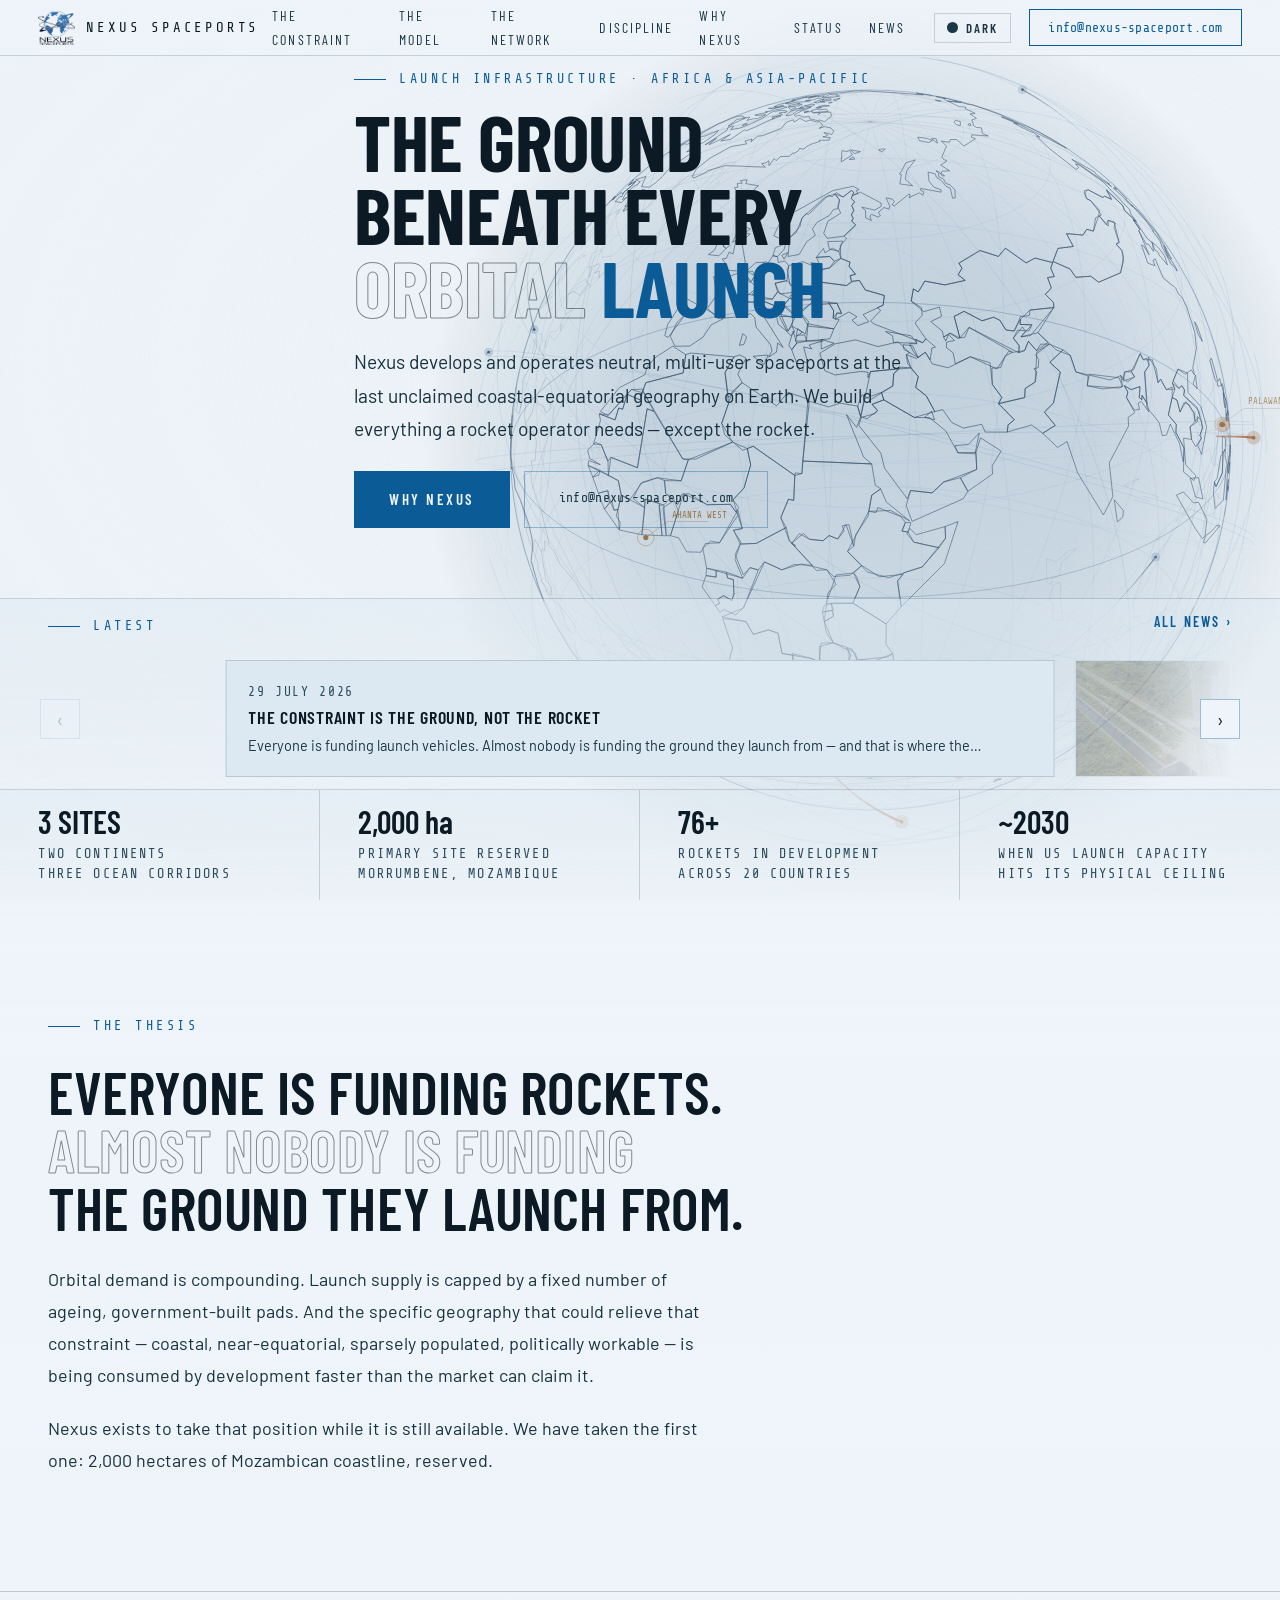
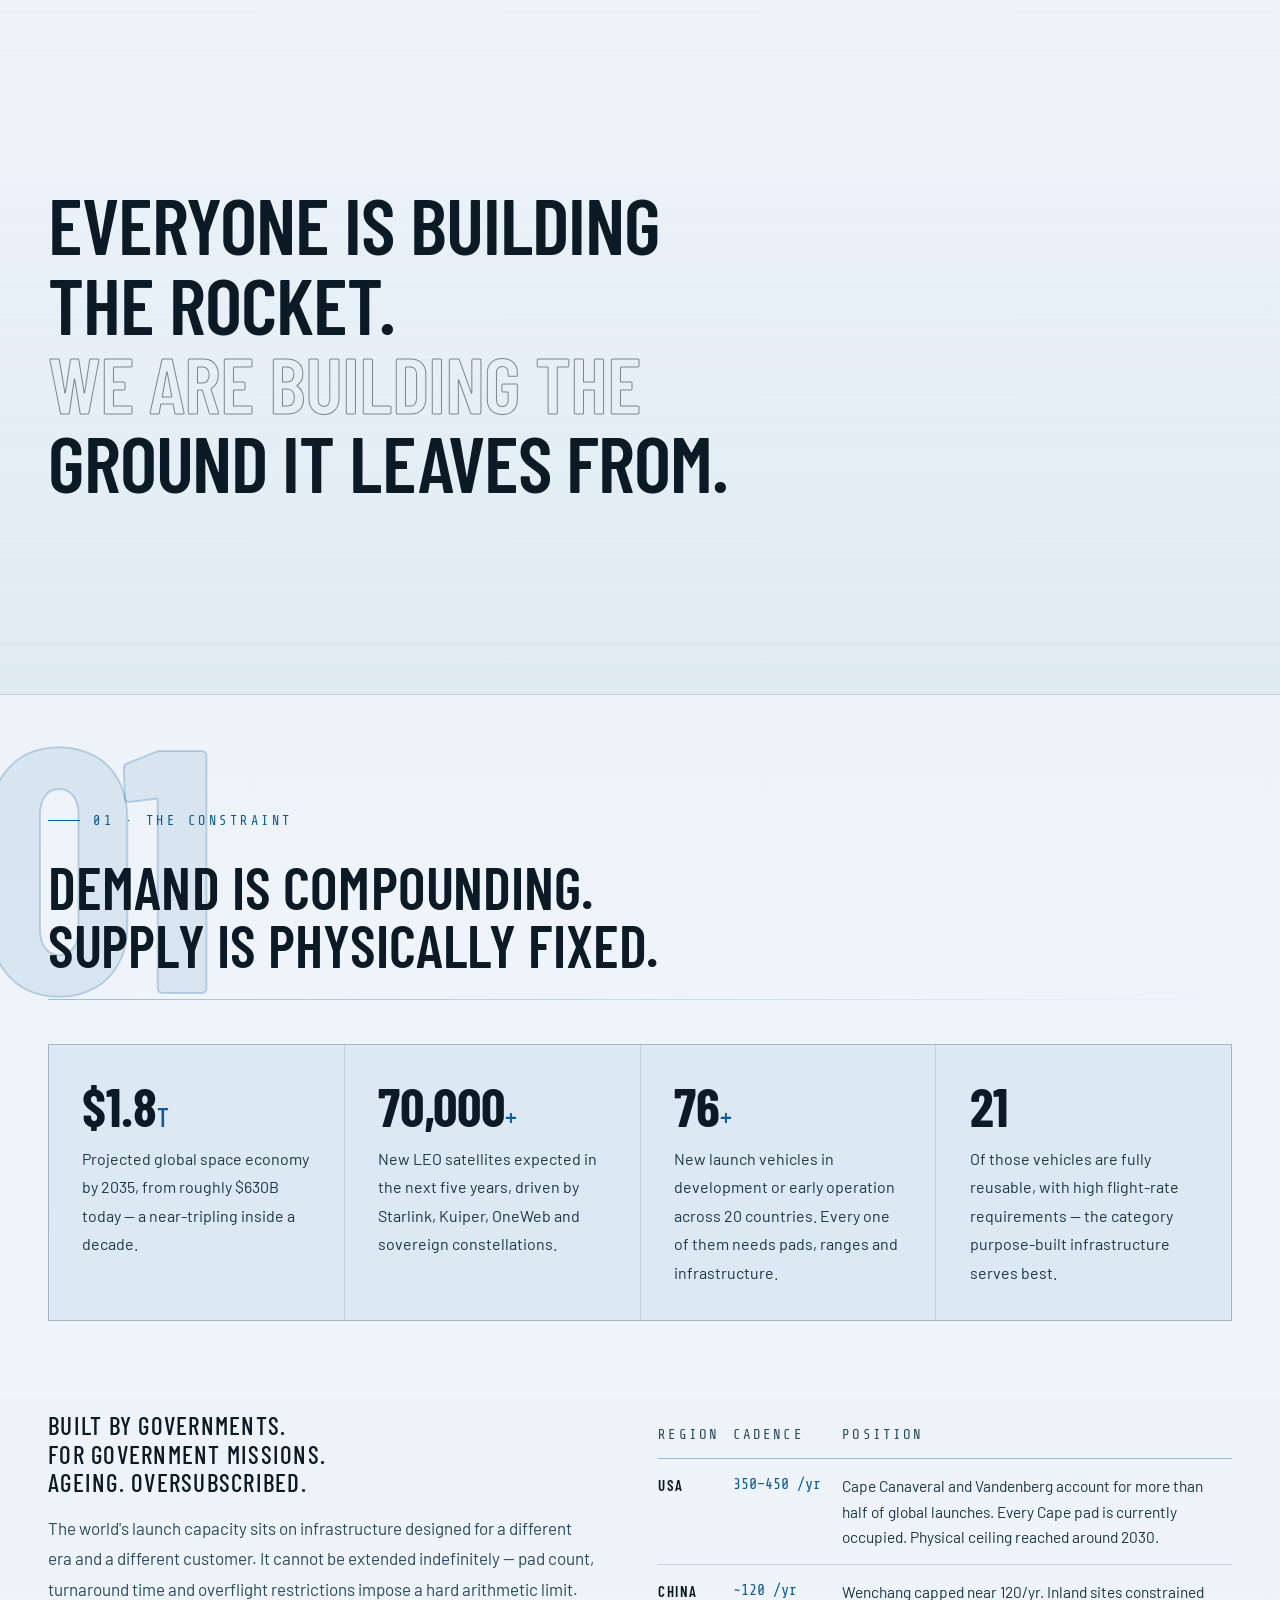
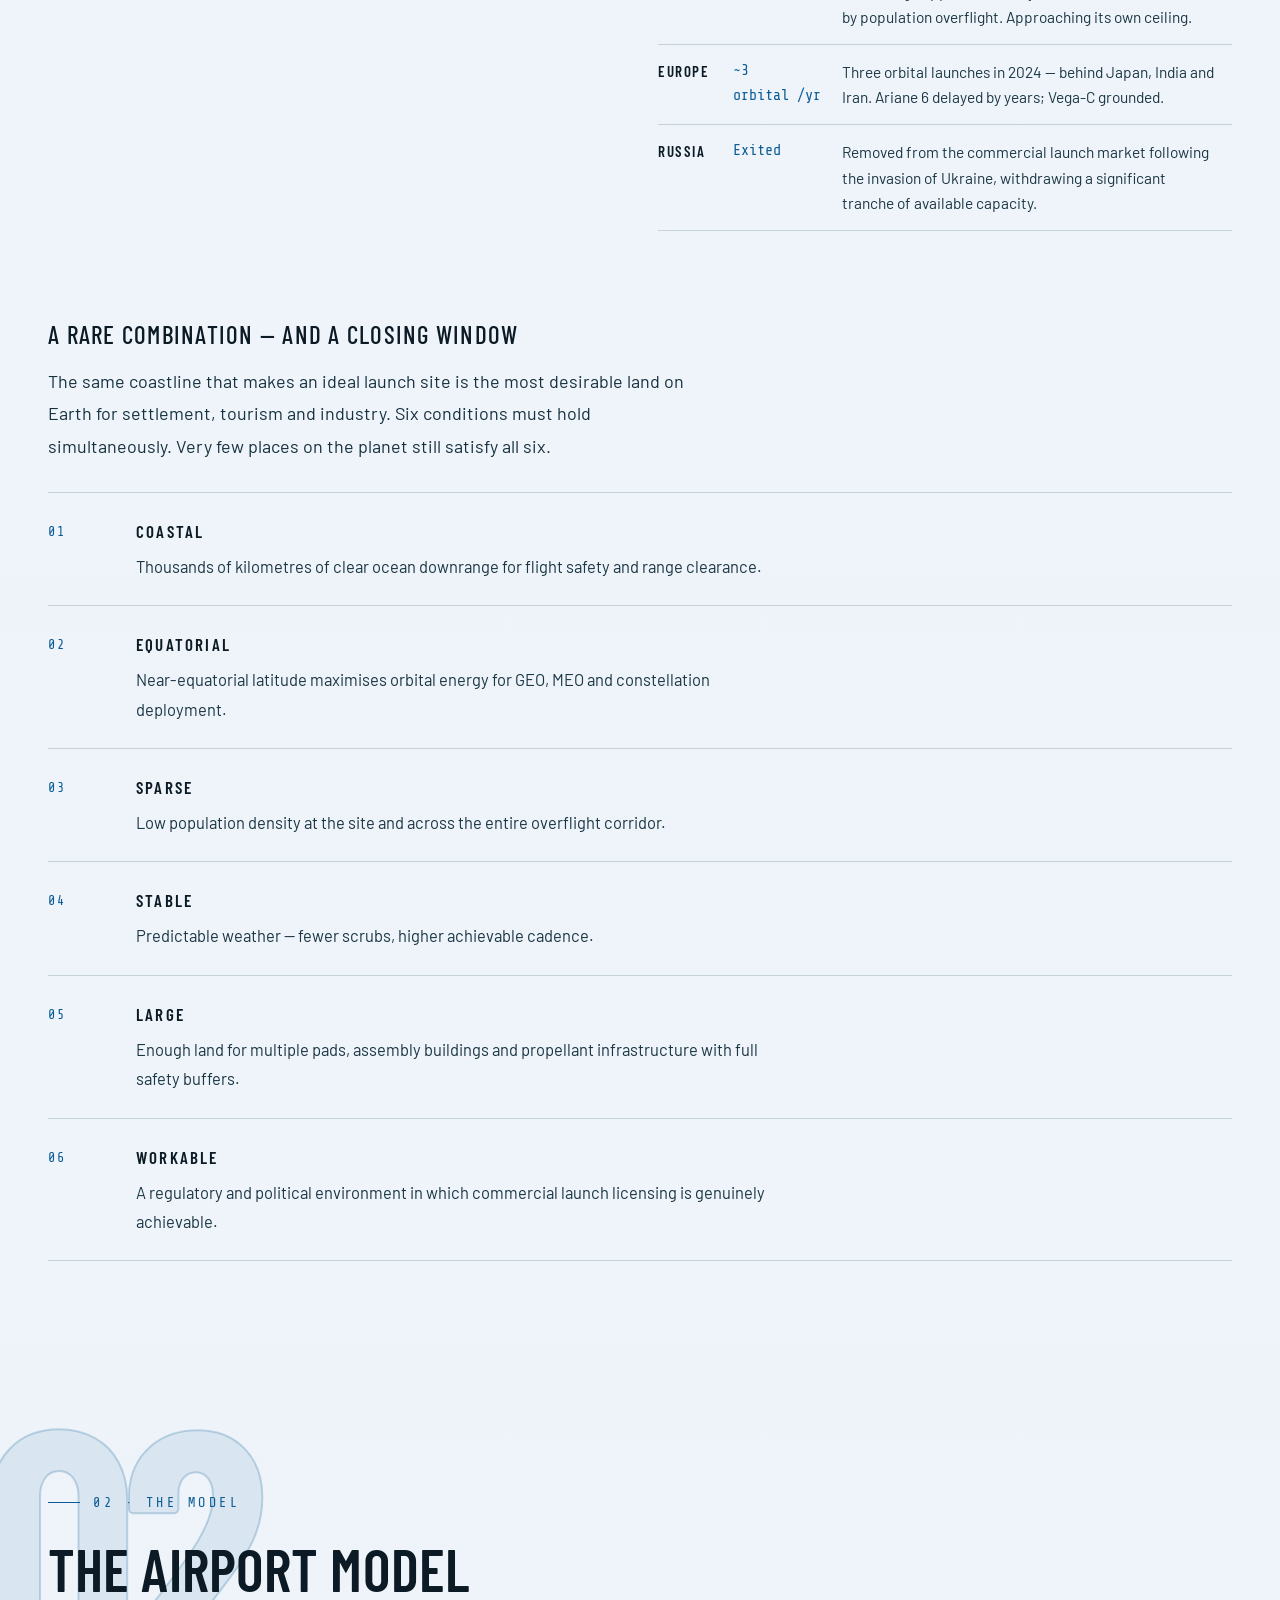
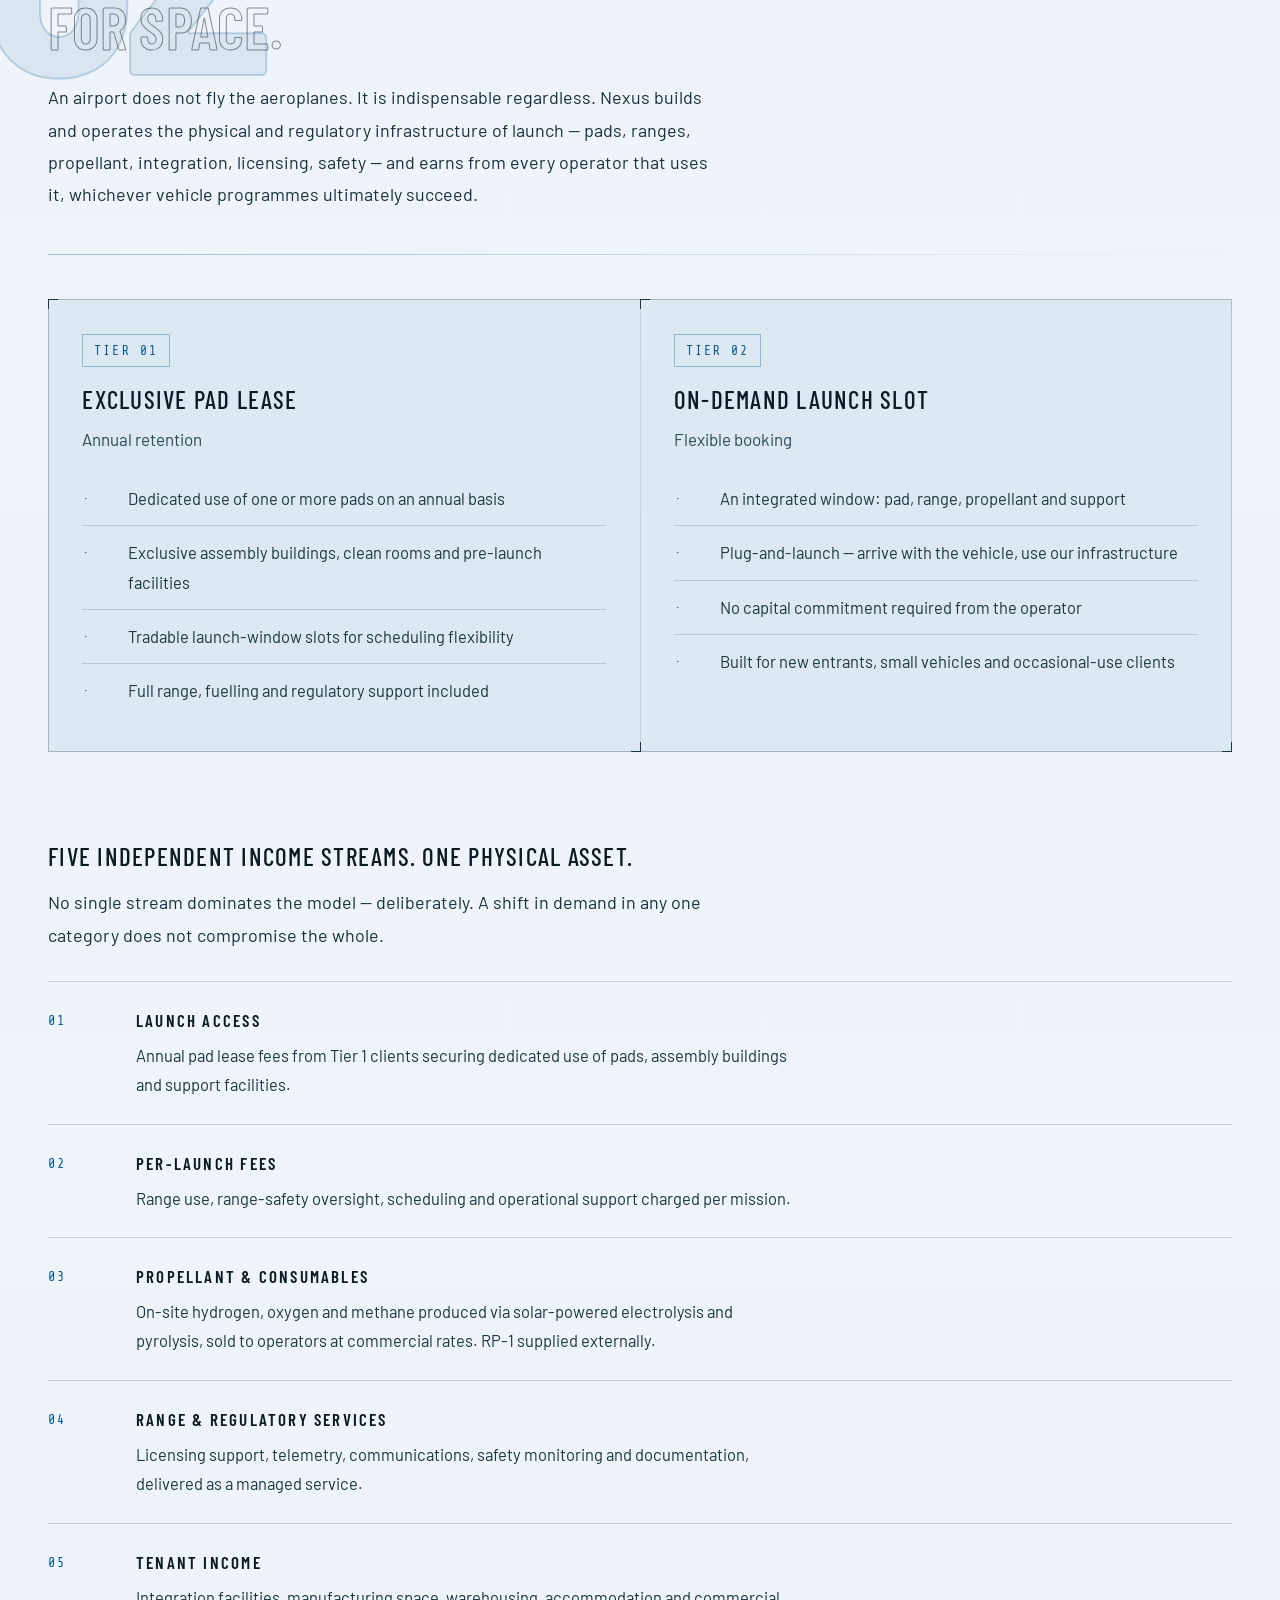
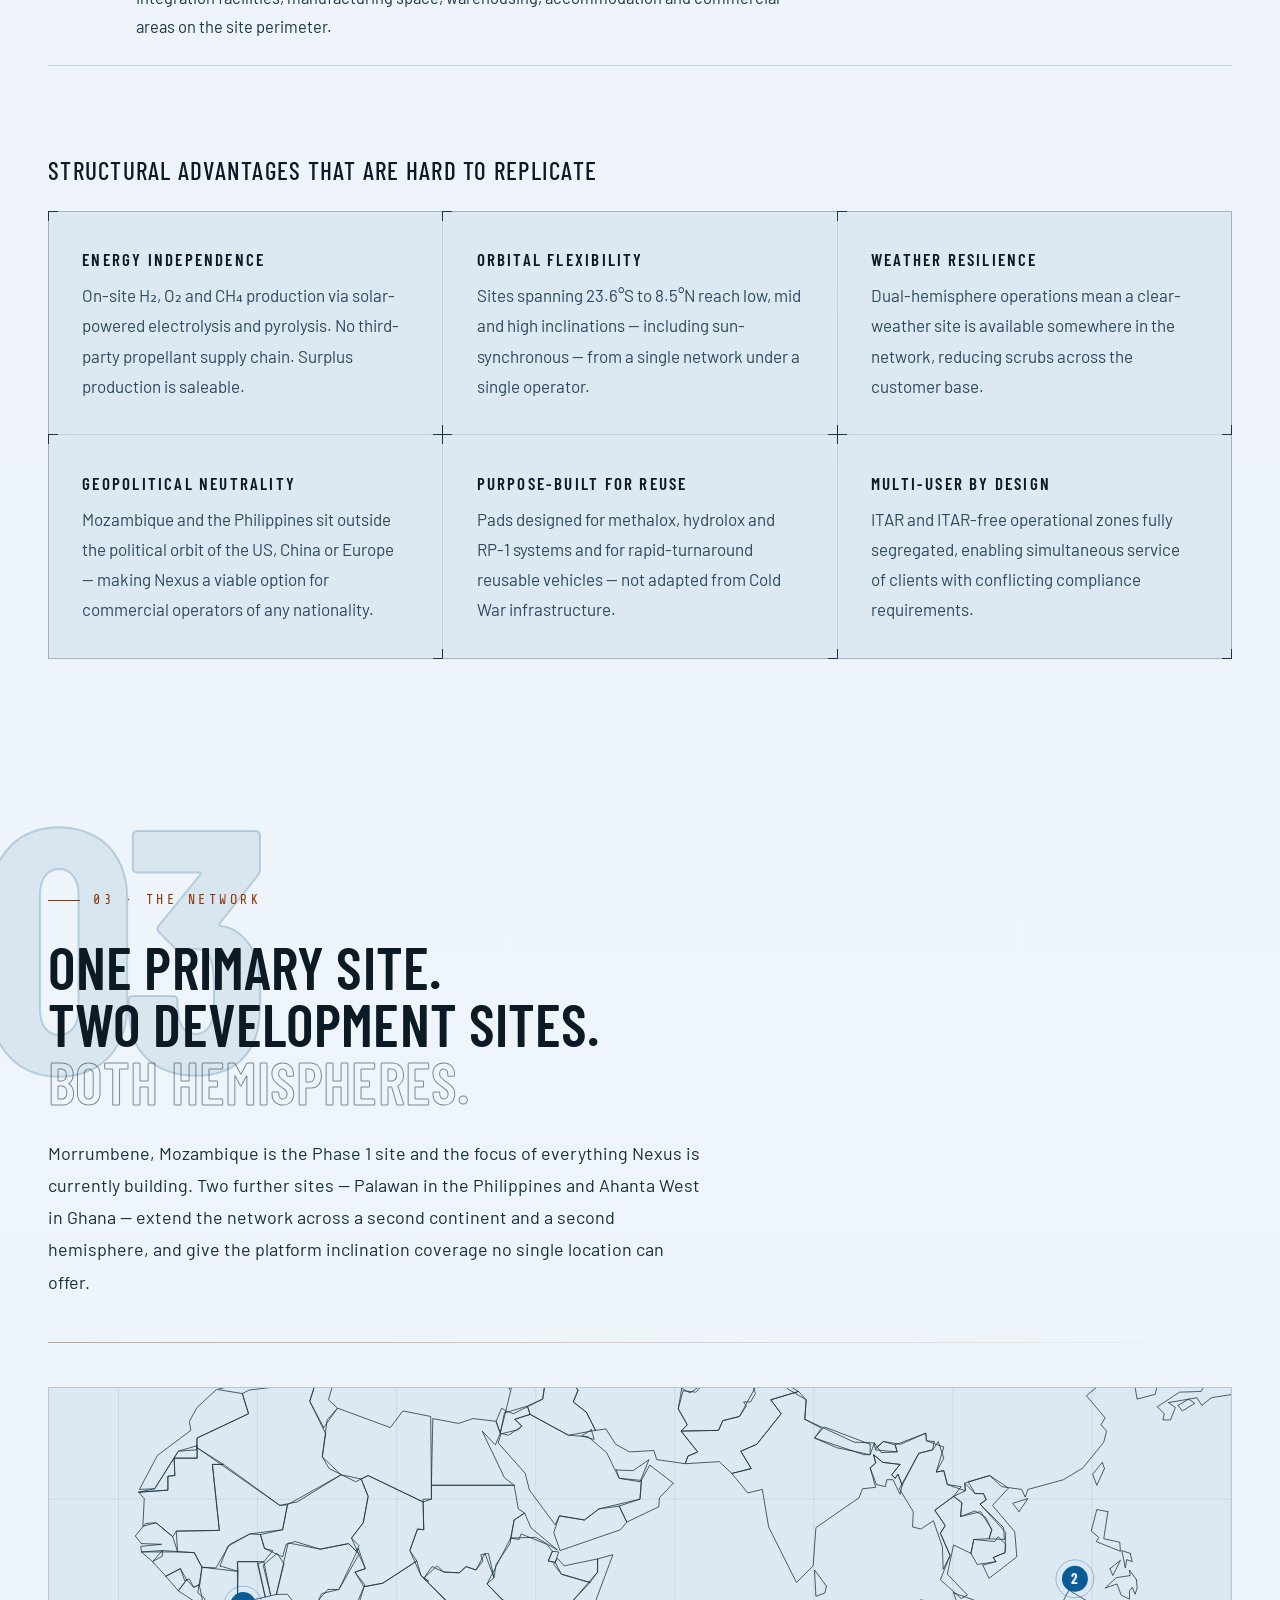
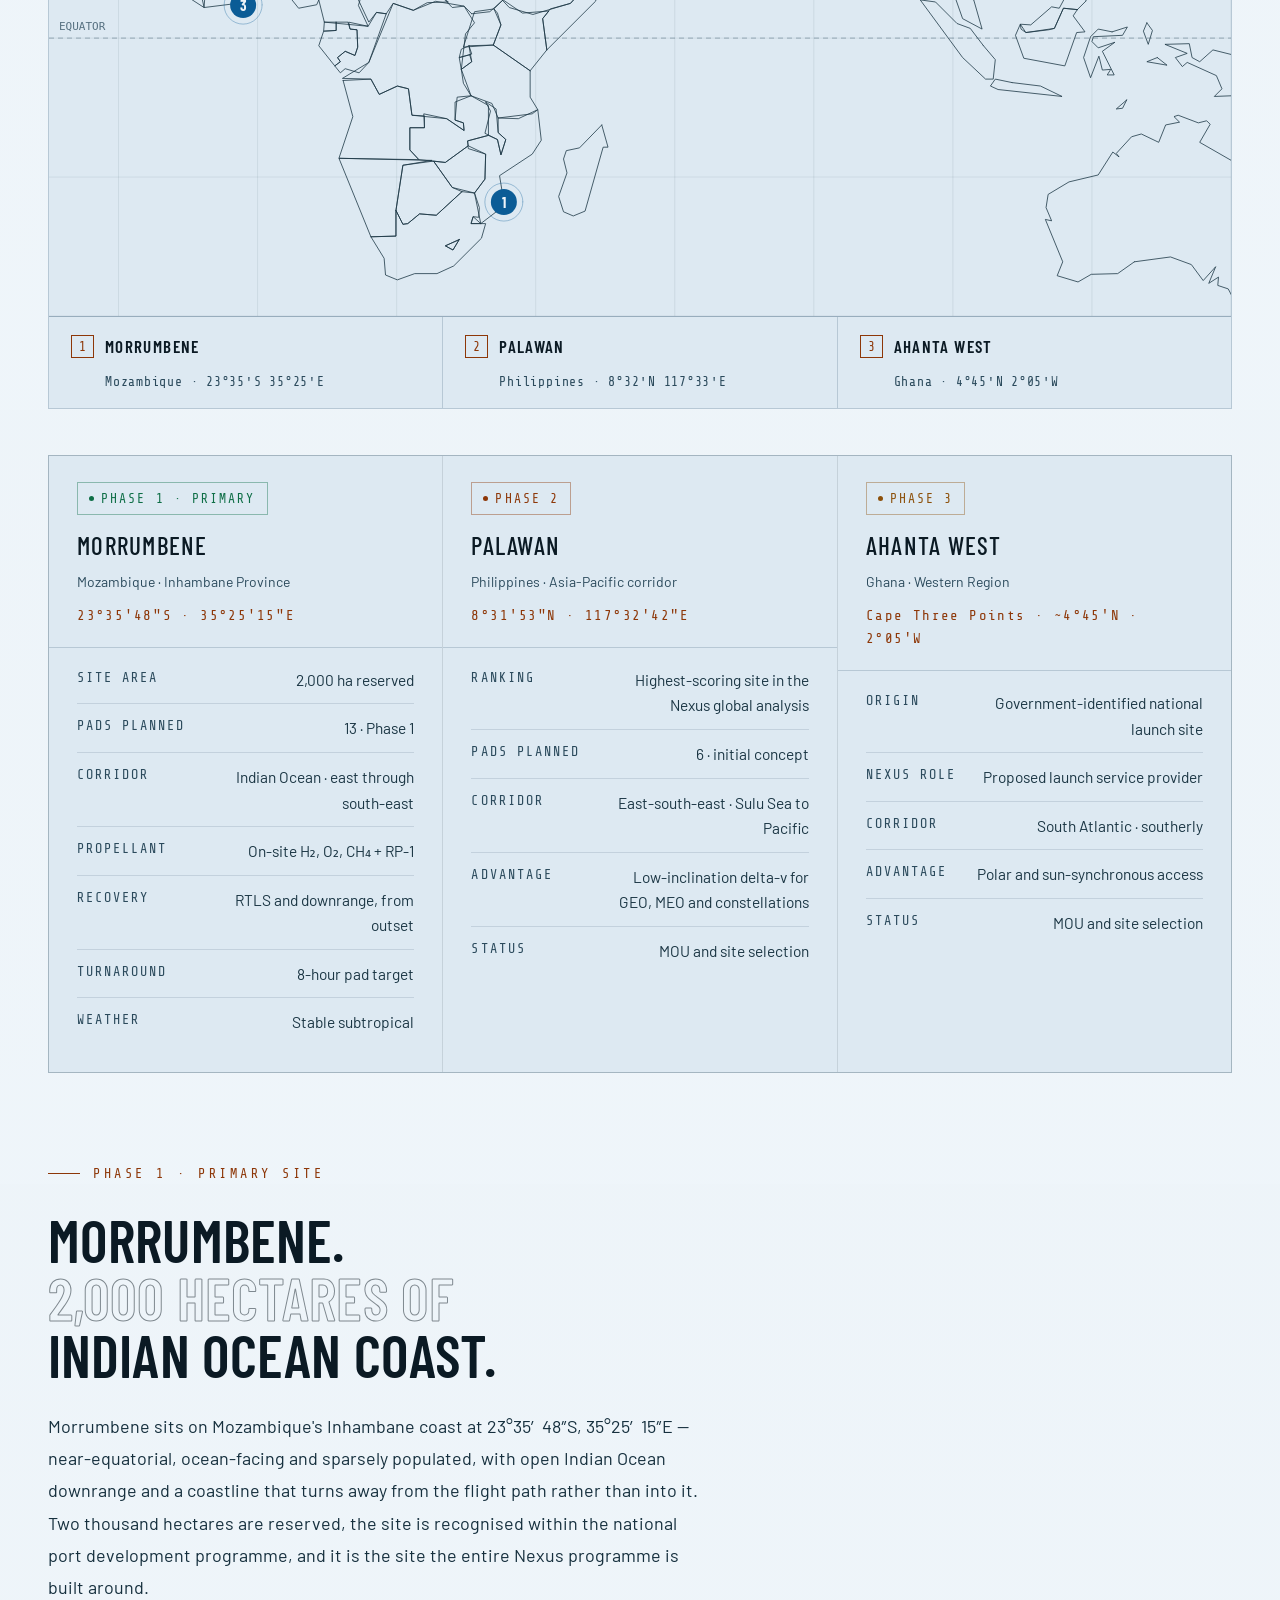
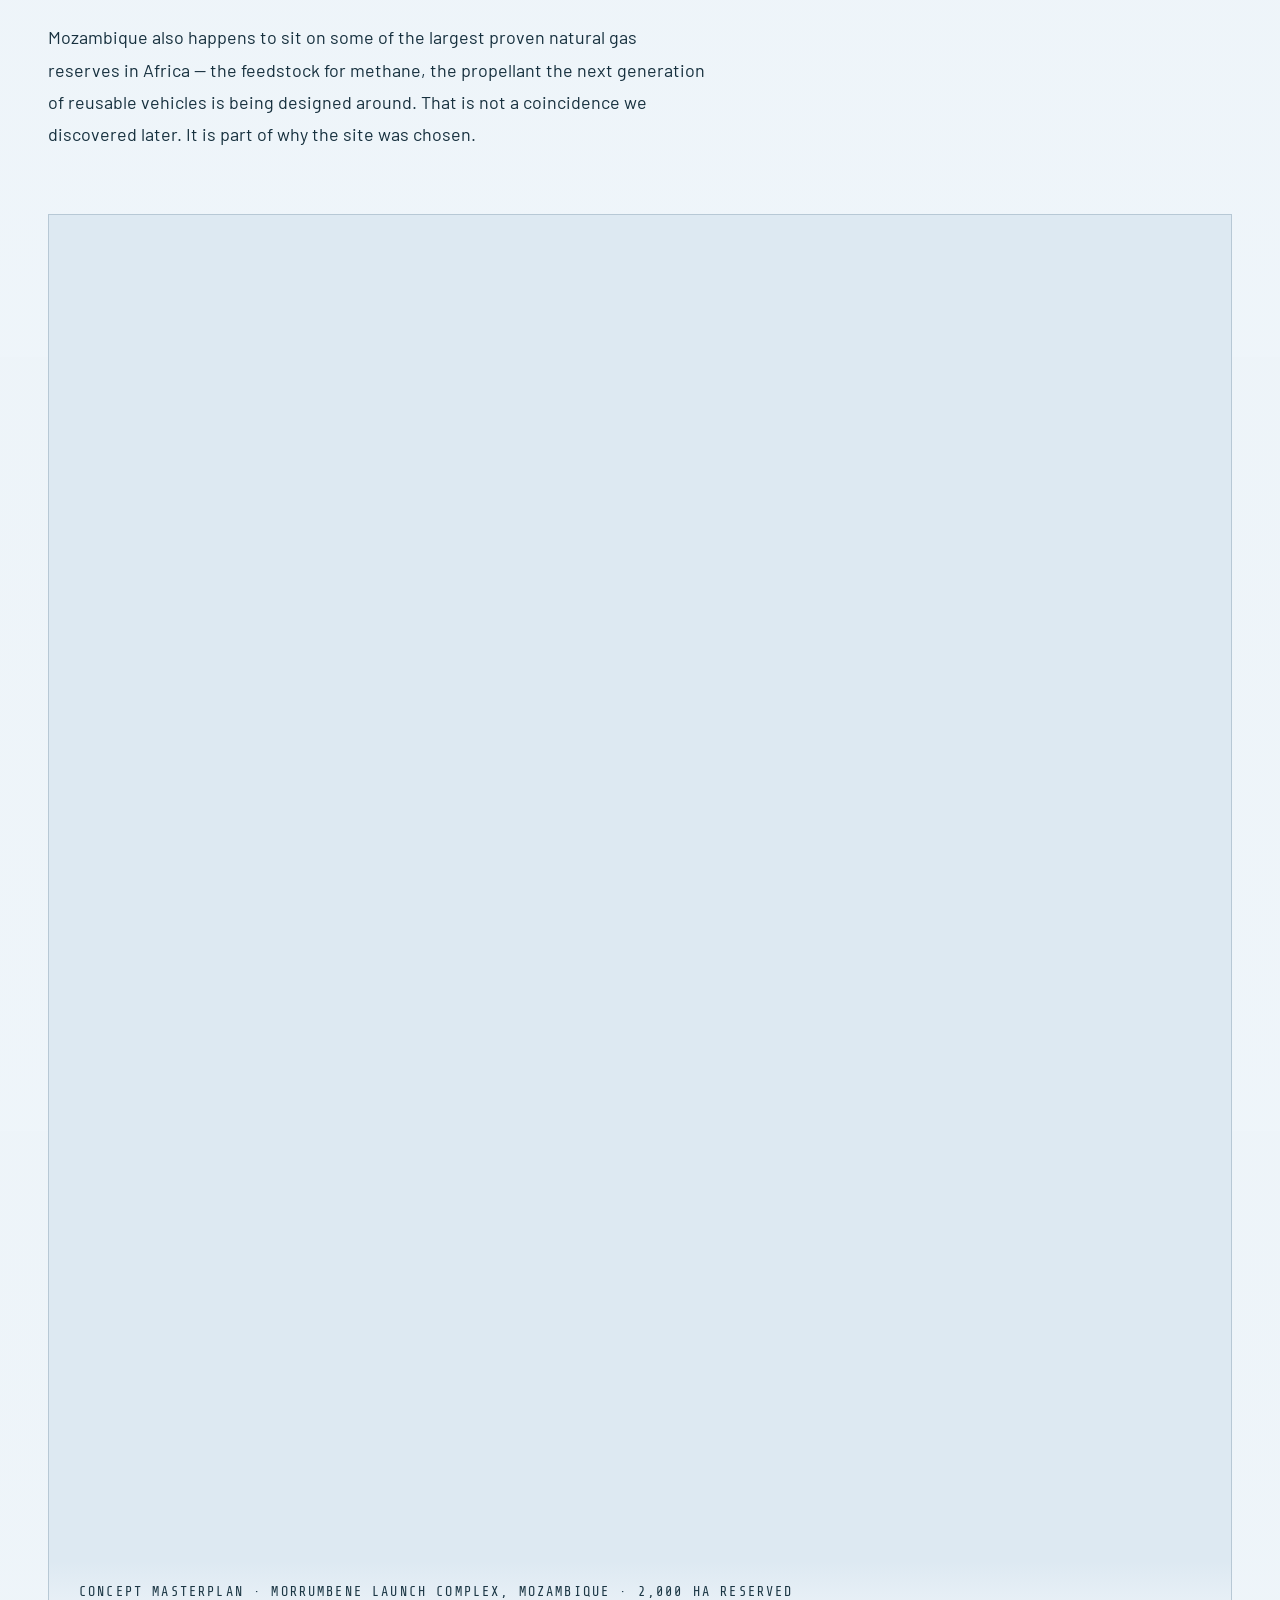
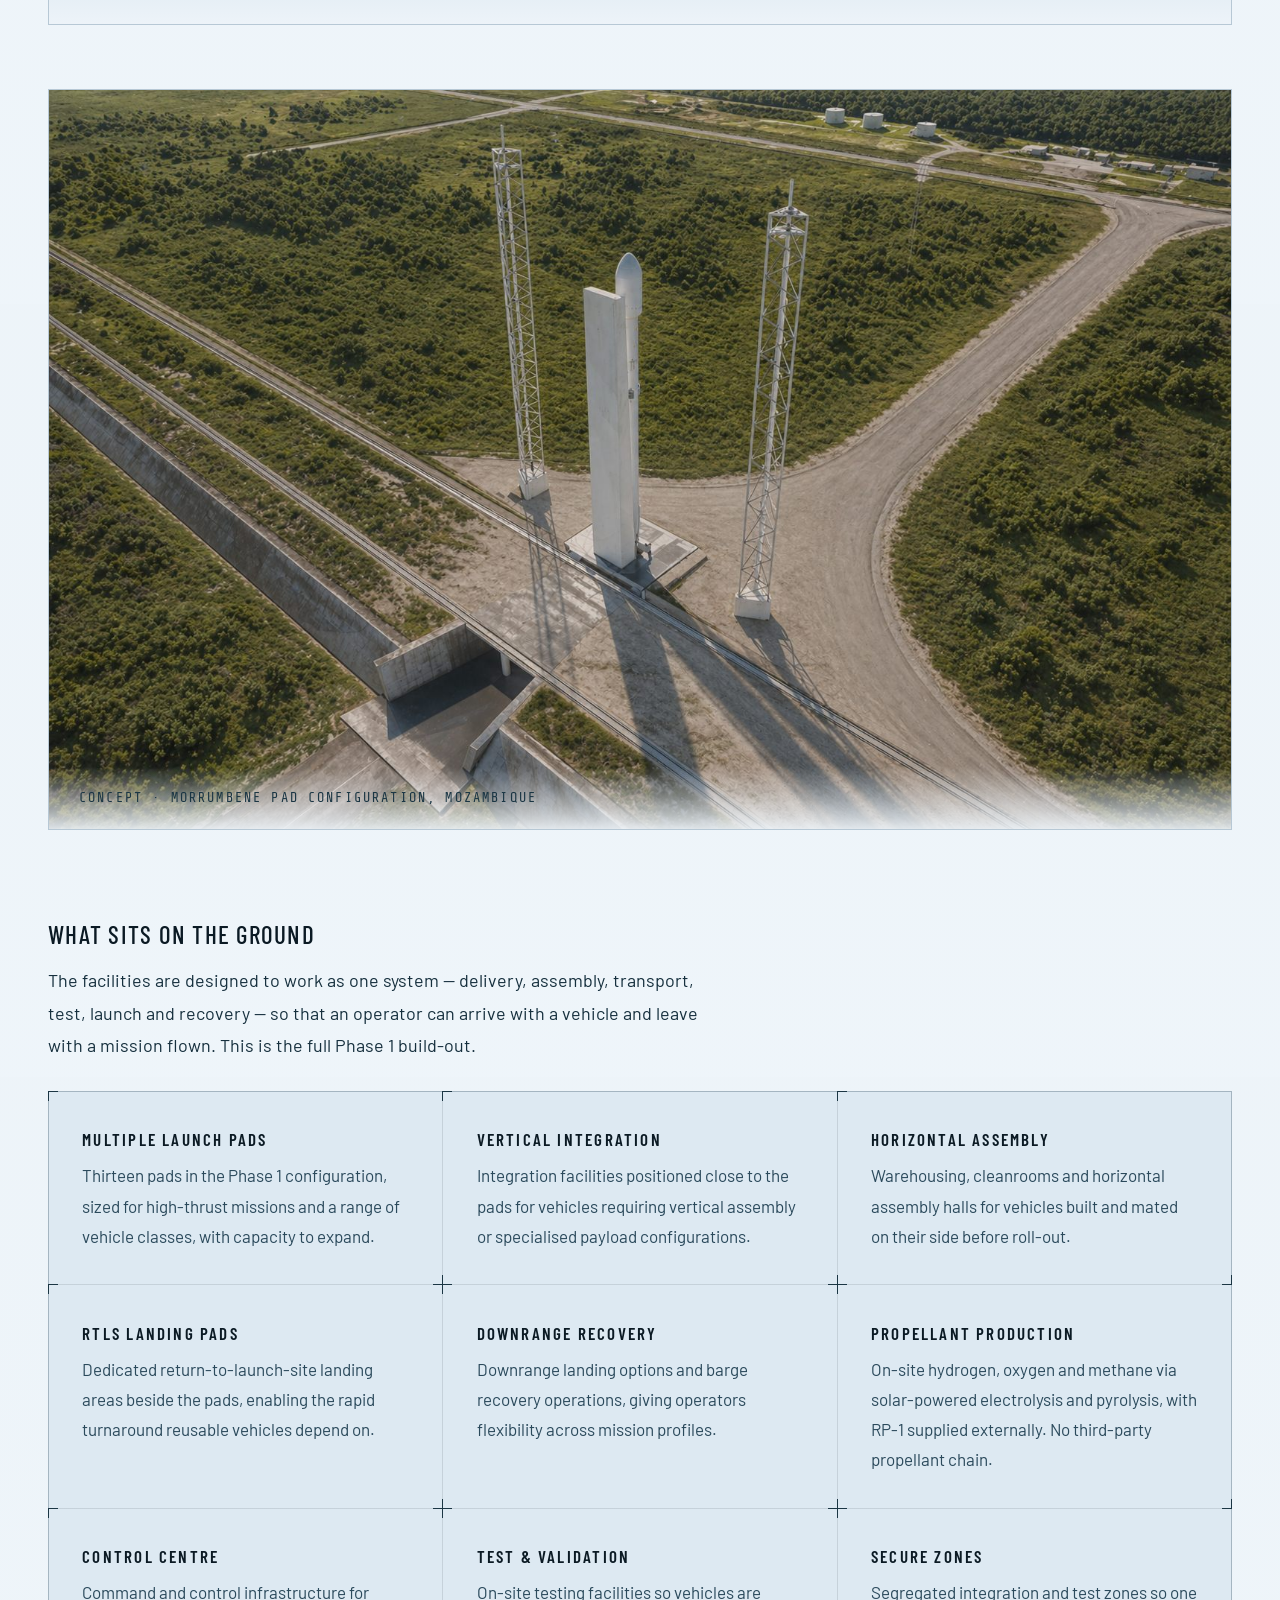
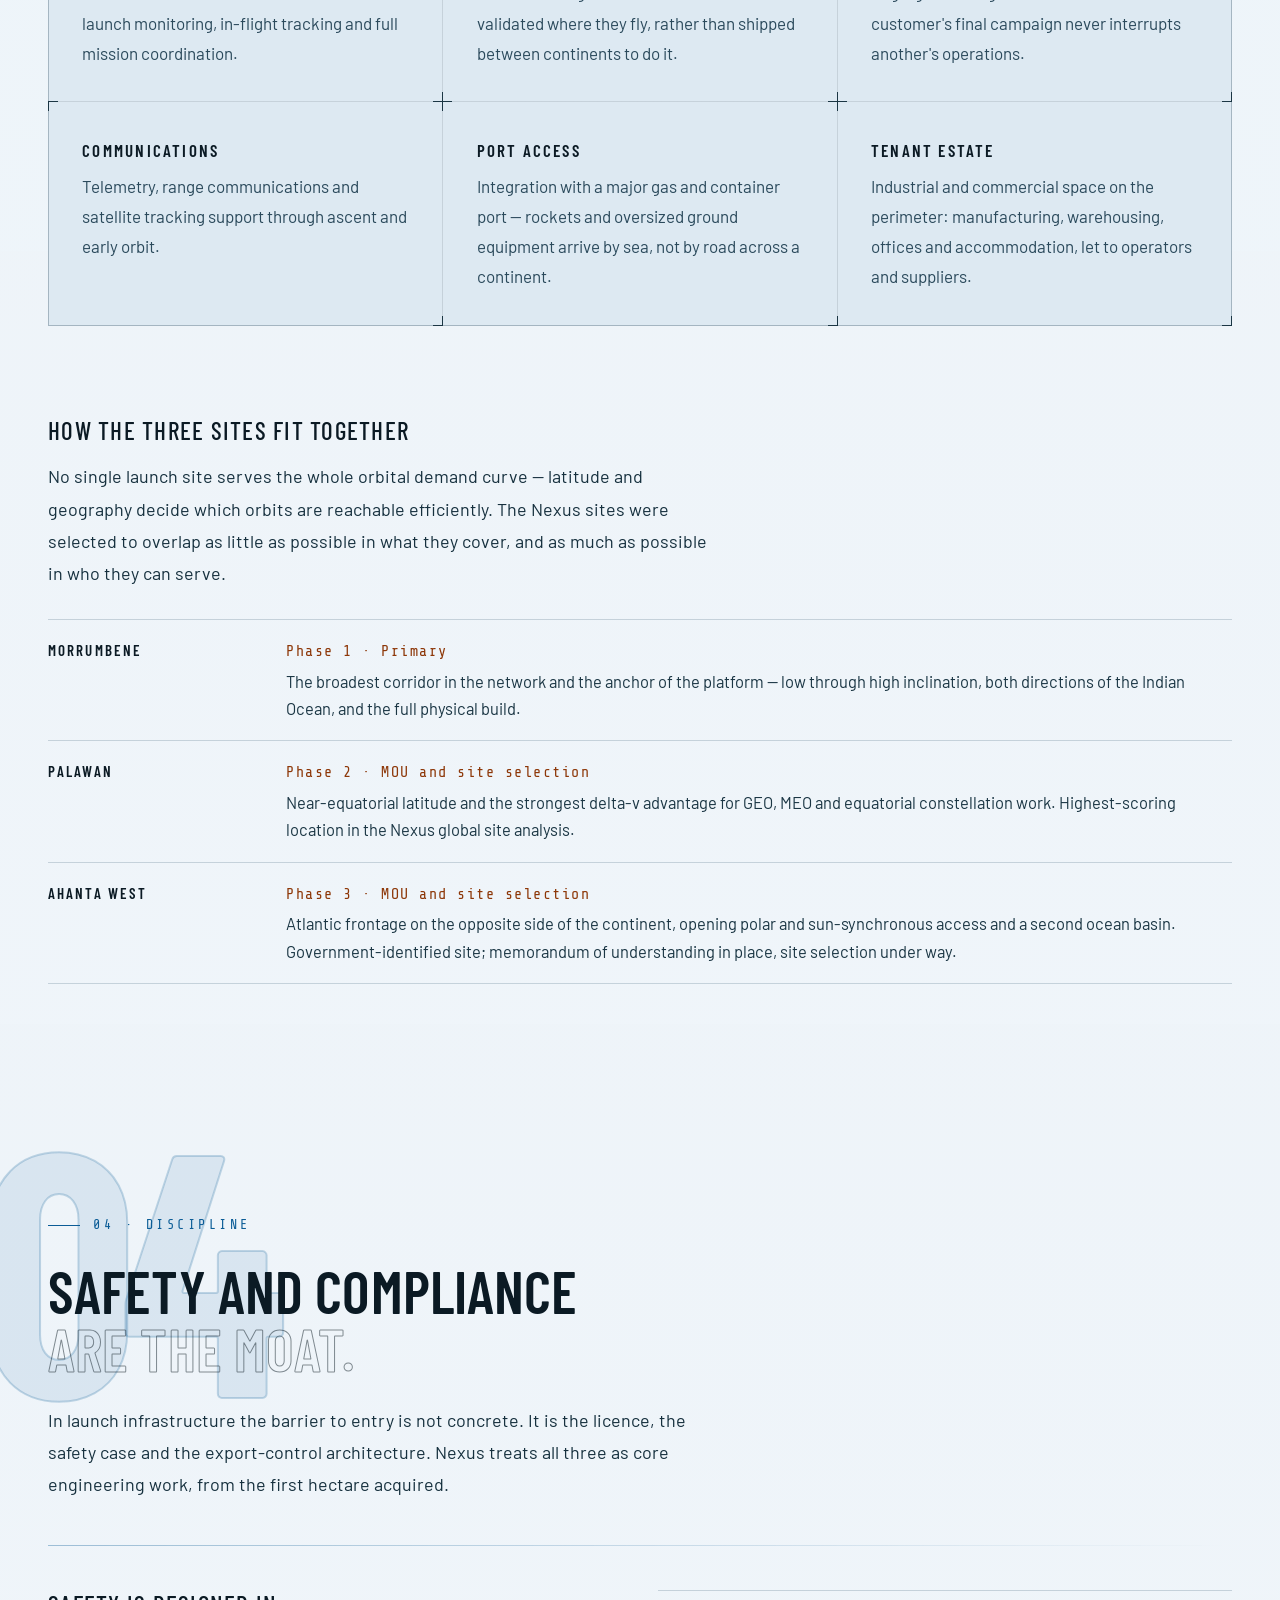
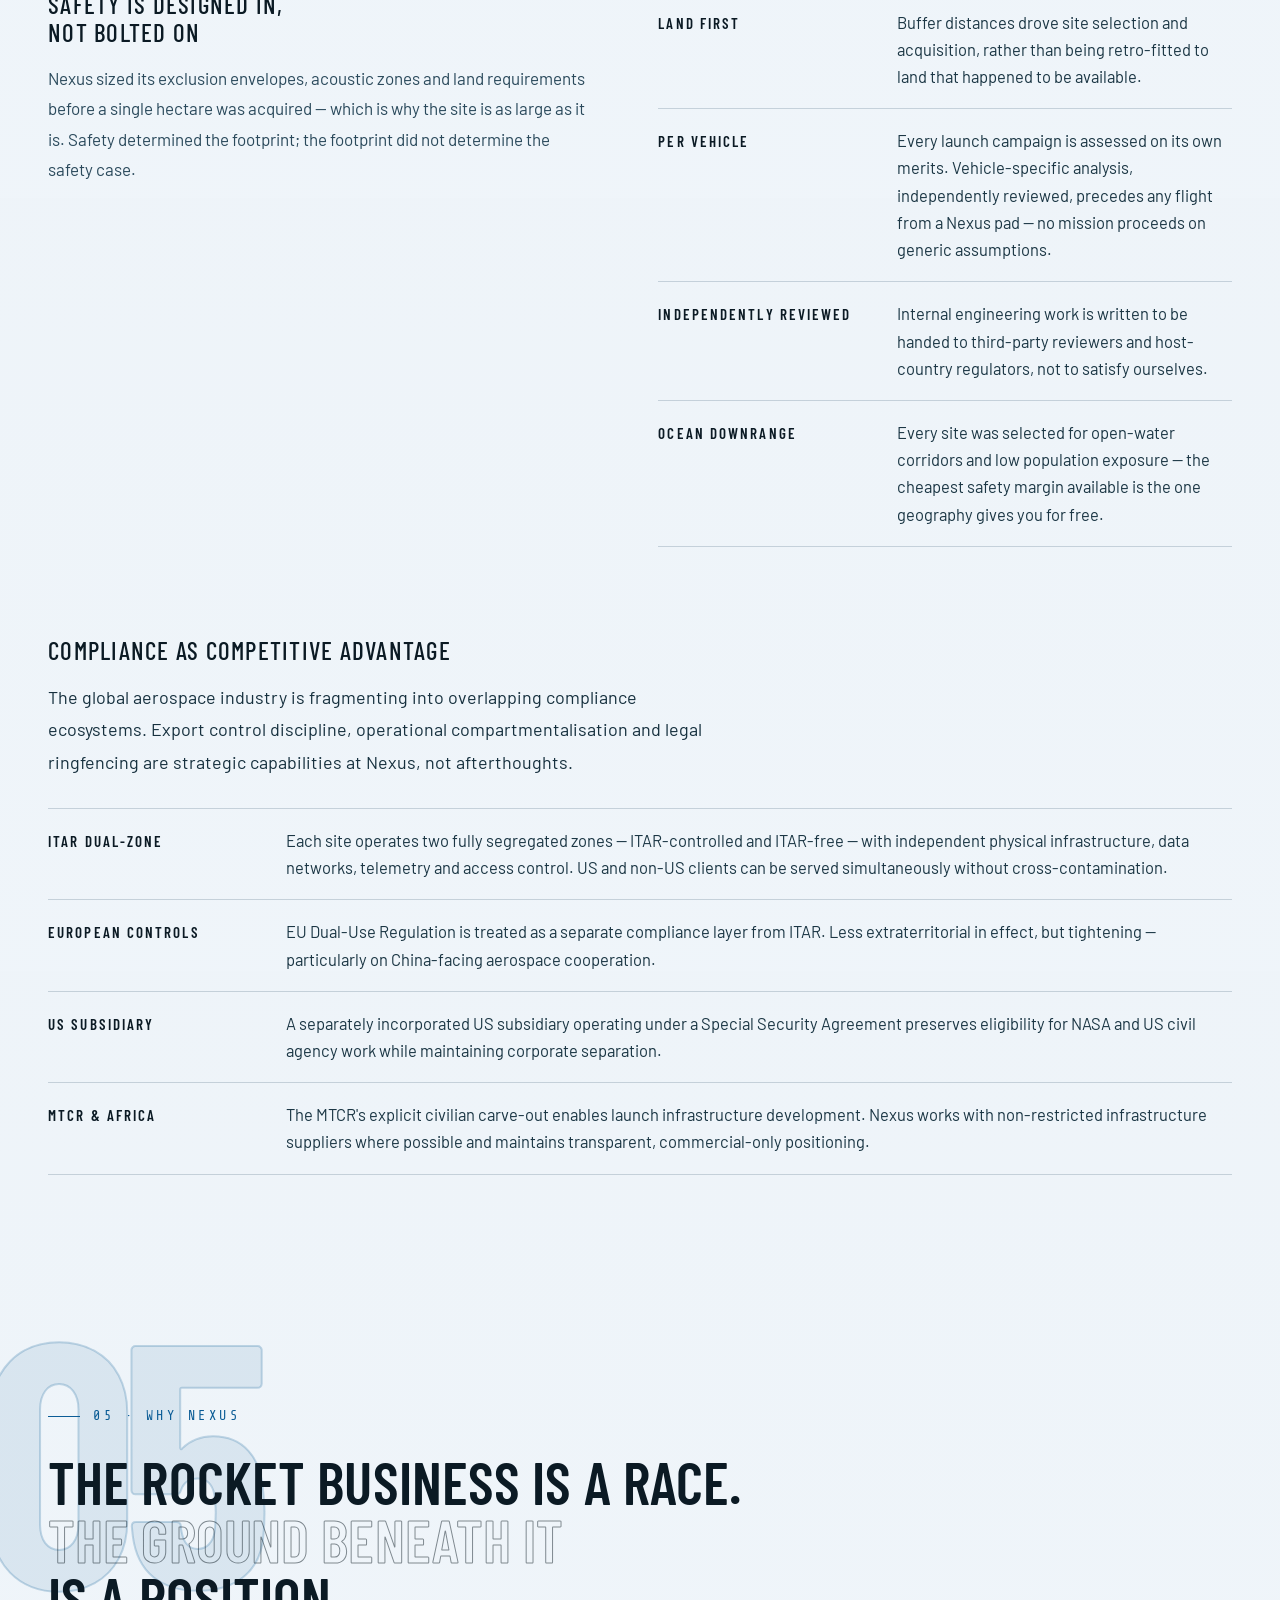
==== commit 0a6aabb6: "Move the news strip into the hero, pin its height, make it compact The strip now sits at the foot of" ====
--- a/index.html
+++ b/index.html
@@ -88,11 +88,26 @@
       </div>
     </div>
   </div>
-  <div class="tick">
-    <div><div class="k">3 SITES</div><div class="l">Two continents<br>Three ocean corridors</div></div>
-    <div><div class="k">2,000 ha</div><div class="l">Primary site reserved<br>Morrumbene, Mozambique</div></div>
-    <div><div class="k">76+</div><div class="l">Rockets in development<br>across 20 countries</div></div>
-    <div><div class="k">~2030</div><div class="l">When US launch capacity<br>hits its physical ceiling</div></div>
+  <div class="hero-foot">
+    <section id="news-strip" data-src="news/data/index.json" data-base="">
+      <div class="wrap">
+        <div class="ns-head">
+          <div class="eyebrow">Latest</div>
+          <a class="ns-all" href="news/">All news &rsaquo;</a>
+        </div>
+        <div class="ns-viewport">
+          <div class="ns-rail"><div class="ns-track"></div></div>
+          <button class="ns-nav ns-prev" type="button" aria-label="Previous news item">&lsaquo;</button>
+          <button class="ns-nav ns-next" type="button" aria-label="Next news item">&rsaquo;</button>
+        </div>
+      </div>
+    </section>
+    <div class="tick">
+      <div><div class="k">3 SITES</div><div class="l">Two continents<br>Three ocean corridors</div></div>
+      <div><div class="k">2,000 ha</div><div class="l">Primary site reserved<br>Morrumbene, Mozambique</div></div>
+      <div><div class="k">76+</div><div class="l">Rockets in development<br>across 20 countries</div></div>
+      <div><div class="k">~2030</div><div class="l">When US launch capacity<br>hits its physical ceiling</div></div>
+    </div>
   </div>
 </section>
 
@@ -112,21 +127,6 @@
         Nexus exists to take that position while it is still available. We have taken the first one:
         2,000 hectares of Mozambican coastline, reserved.
       </p>
-    </div>
-  </div>
-</section>
-
-<!-- ══════════════════ LATEST NEWS ══════════════════ -->
-<section id="news-strip" data-src="news/data/index.json" data-base="" hidden>
-  <div class="wrap">
-    <div class="ns-head">
-      <div class="eyebrow">Latest</div>
-      <a class="ns-all" href="news/">All news &rsaquo;</a>
-    </div>
-    <div class="ns-viewport">
-      <div class="ns-rail"><div class="ns-track"></div></div>
-      <button class="ns-nav ns-prev" type="button" aria-label="Previous news item">&lsaquo;</button>
-      <button class="ns-nav ns-next" type="button" aria-label="Next news item">&rsaquo;</button>
     </div>
   </div>
 </section>
--- a/assets/site.css
+++ b/assets/site.css
@@ -136,8 +136,9 @@
 .eyebrow{font-family:var(--fm);font-size:13.5px;letter-spacing:.26em;text-transform:uppercase;color:var(--accent);
   display:flex;align-items:center;gap:13px;margin-bottom:26px}
 .eyebrow::before{content:'';width:32px;height:1px;background:var(--accent);flex-shrink:0}
-h1{font-family:var(--fd);font-size:clamp(46px,8.4vw,104px);font-weight:700;line-height:.92;letter-spacing:-.005em;
-  color:var(--tp);text-transform:uppercase;margin-bottom:30px}
+#hero .eyebrow{margin-bottom:clamp(11px,1.6vh,26px)}
+h1{font-family:var(--fd);font-size:clamp(46px,min(8.4vw,8.8vh),104px);font-weight:700;line-height:.92;
+  letter-spacing:-.005em;color:var(--tp);text-transform:uppercase;margin-bottom:clamp(16px,2.4vh,30px)}
 h2{font-family:var(--fd);font-size:clamp(32px,4.6vw,62px);font-weight:600;line-height:.98;letter-spacing:.002em;
   color:var(--tp);text-transform:uppercase;margin-bottom:26px}
 h3{font-family:var(--fd);font-size:clamp(19px,2vw,25px);font-weight:500;letter-spacing:.05em;text-transform:uppercase;
@@ -156,10 +157,11 @@
 @media(prefers-reduced-motion:reduce){.rv{opacity:1;transform:none;transition:none}}
 
 /* ── hero ─────────────────────────────────────────────────────── */
-#hero{min-height:100svh;display:flex;flex-direction:column;justify-content:center;padding-top:96px;padding-bottom:0}
+#hero{min-height:100svh;display:flex;flex-direction:column;justify-content:center;
+  padding-top:clamp(56px,7.6vh,96px);padding-bottom:0}
 .hero-in{max-width:min(640px,100%)}
-.hero-sub{font-size:clamp(16px,1.5vw,19.5px);line-height:1.75;color:var(--tl);max-width:52ch;margin-bottom:40px;font-weight:400}
-.hero-act{display:flex;gap:14px;flex-wrap:wrap;margin-bottom:64px}
+.hero-sub{font-size:clamp(16px,1.5vw,19.5px);line-height:1.75;color:var(--tl);max-width:52ch;margin-bottom:clamp(18px,2.8vh,40px);font-weight:400}
+.hero-act{display:flex;gap:14px;flex-wrap:wrap;margin-bottom:clamp(16px,2.6vh,64px)}
 .btn{font-family:var(--fd);font-size:15px;font-weight:600;letter-spacing:.17em;text-transform:uppercase;
   padding:15px 34px;text-decoration:none;display:inline-block;cursor:pointer;border:1px solid transparent;transition:.2s}
 .btn-p{background:var(--accent);color:var(--bg)}
@@ -168,7 +170,7 @@
 .btn-g:hover{color:var(--tp);border-color:var(--accent)}
 .tick{margin-top:auto;display:grid;grid-template-columns:repeat(4,1fr);border-top:1px solid var(--border);
   background:linear-gradient(180deg,rgba(var(--bg2RGB),.5),rgba(var(--bg2RGB),.1))}
-.tick > div{padding:22px clamp(16px,3vw,40px);border-right:1px solid var(--border)}
+.tick > div{padding:clamp(12px,1.7vh,22px) clamp(16px,3vw,40px);border-right:1px solid var(--border)}
 .tick > div:last-child{border-right:0}
 .tick .k{font-family:var(--fd);font-size:clamp(22px,2.5vw,32px);font-weight:600;color:var(--tp);line-height:1;margin-bottom:7px}
 .tick .l{font-family:var(--fm);font-size:13.5px;letter-spacing:.16em;text-transform:uppercase;color:var(--tm);line-height:1.5}
@@ -418,11 +420,37 @@
 /* latest-news strip under the hero. The active card takes 70% of the width and
    its neighbours sit either side, dimmed and faded out by a mask on the rail.
    Hovering a neighbour brings it in; the arrows do the same thing explicitly. */
-#news-strip{border-top:1px solid var(--border);border-bottom:1px solid var(--border);
-  background:linear-gradient(180deg,rgba(var(--bg2RGB),.55),rgba(var(--bg2RGB),.12));
-  padding:clamp(38px,4.6vw,62px) 0}
+/* The strip lives at the foot of the hero, directly above the ticker, so it is
+   on screen without scrolling. One auto margin on .hero-foot pushes the pair
+   down; the ticker keeps its own auto margin for the case where the strip is
+   hidden because news failed to load. */
+:root{--ns-h:clamp(112px,13vh,134px)}
+@media(max-height:760px){:root{--ns-h:118px}}
+/* Short windows (a 1366x768 laptop leaves roughly 700px of viewport) cannot fit
+   the headline, the strip and the ticker at full size. Compact the hero rather
+   than let the ticker clip halfway through its labels. Only applies below this
+   height, so nothing changes on a normal desktop. */
+@media(max-height:745px){
+  #hero{padding-top:46px}
+  #hero h1{font-size:clamp(40px,min(8.4vw,7.9vh),104px);margin-bottom:14px}
+  #hero .eyebrow{margin-bottom:10px}
+  .hero-sub{margin-bottom:16px}
+  .hero-act{margin-bottom:14px}
+  :root{--ns-h:106px}
+  #news-strip .ns-title{font-size:17px}
+  #news-strip .ns-body{padding:9px 15px}
+  .tick > div{padding:10px clamp(16px,3vw,40px)}
+  .tick .k{font-size:clamp(19px,2.1vw,25px);margin-bottom:4px}
+  .tick .l{line-height:1.4}
+}
+
+.hero-foot{margin-top:auto}
+.hero-foot .tick{margin-top:0}
+#news-strip{border-top:1px solid var(--border);
+  background:linear-gradient(180deg,rgba(var(--bg2RGB),.5),rgba(var(--bg2RGB),.1));
+  padding:clamp(9px,1.2vh,16px) 0 clamp(10px,1.3vh,17px)}
 .ns-head{display:flex;align-items:baseline;justify-content:space-between;gap:20px;
-  margin-bottom:clamp(18px,2.4vw,28px)}
+  margin-bottom:clamp(6px,0.9vh,12px)}
 .ns-head .eyebrow{margin-bottom:0}
 .ns-all{font-family:var(--fd);font-size:14px;font-weight:600;letter-spacing:.16em;
   text-transform:uppercase;color:var(--accent);text-decoration:none;white-space:nowrap}
@@ -434,22 +462,32 @@
 .ns-track{display:flex;align-items:stretch;gap:clamp(14px,1.6vw,22px);
   transition:transform .55s cubic-bezier(.2,.7,.3,1)}
 .ns-card{flex:0 0 70%;background:var(--bg2);border:1px solid var(--border);
-  display:grid;grid-template-columns:minmax(0,38%) minmax(0,1fr);text-decoration:none;
-  color:inherit;transition:opacity .45s,border-color .3s}
+  display:grid;grid-template-columns:minmax(0,36%) minmax(0,1fr);text-decoration:none;
+  color:inherit;transition:opacity .45s,border-color .3s;
+  /* fixed so the webfont swap and the lazy image cannot resize it mid-scroll */
+  height:var(--ns-h);overflow:hidden}
 .ns-card.noimg{grid-template-columns:minmax(0,1fr)}
 .ns-card.dim{opacity:.3}
 .ns-card:not(.dim):hover{border-color:var(--border-hi)}
-.ns-img{position:relative;overflow:hidden;background:var(--hov);min-height:180px}
+.ns-img{position:relative;overflow:hidden;background:var(--hov)}
 .ns-img img{width:100%;height:100%;object-fit:cover;display:block}
-.ns-body{padding:clamp(20px,2.2vw,32px);display:flex;flex-direction:column;justify-content:center;min-width:0}
+.ns-body{padding:clamp(13px,1.5vw,20px) clamp(16px,1.8vw,24px);display:flex;
+  flex-direction:column;justify-content:center;min-width:0;overflow:hidden}
 .ns-date{font-family:var(--fm);font-size:13px;letter-spacing:.14em;text-transform:uppercase;
-  color:var(--tm);margin-bottom:11px}
-.ns-title{font-family:var(--fd);font-size:clamp(21px,2.1vw,28px);font-weight:600;line-height:1.08;
-  letter-spacing:.04em;text-transform:uppercase;color:var(--tp);margin-bottom:11px}
-.ns-excerpt{font-size:15.5px;line-height:1.62;color:var(--ts);
-  display:-webkit-box;-webkit-line-clamp:3;-webkit-box-orient:vertical;overflow:hidden}
+  color:var(--tm);margin-bottom:6px}
+.ns-title{font-family:var(--fd);font-size:clamp(18px,1.7vw,23px);font-weight:600;line-height:1.1;
+  letter-spacing:.04em;text-transform:uppercase;color:var(--tp);margin-bottom:6px;
+  display:-webkit-box;-webkit-line-clamp:2;-webkit-box-orient:vertical;overflow:hidden}
+.ns-excerpt{font-size:14.5px;line-height:1.55;color:var(--ts);
+  display:-webkit-box;-webkit-line-clamp:2;-webkit-box-orient:vertical;overflow:hidden}
 .ns-more{font-family:var(--fm);font-size:13px;letter-spacing:.12em;text-transform:uppercase;
   color:var(--accent);margin-top:15px}
+#news-strip .ns-more{display:none}
+/* the strip is a teaser, so one line of excerpt: it keeps the content inside
+   the fixed card height at every viewport, instead of being clipped mid-word */
+#news-strip .ns-title{font-size:clamp(17px,1.4vw,20px)}
+#news-strip .ns-excerpt{-webkit-line-clamp:1}
+#news-strip .ns-body{padding:clamp(10px,1.1vw,16px) clamp(15px,1.7vw,22px)}
 .ns-nav{position:absolute;top:50%;transform:translateY(-50%);z-index:3;width:40px;height:40px;
   display:flex;align-items:center;justify-content:center;background:var(--bg);
   border:1px solid var(--border-hi);color:var(--tp);cursor:pointer;transition:.2s;
@@ -460,8 +498,11 @@
 .ns-next{right:-8px}
 .ns-empty{font-size:15.5px;color:var(--tm);padding:20px 0}
 @media(max-width:760px){
-  .ns-card{flex:0 0 86%;grid-template-columns:minmax(0,1fr)}
-  .ns-img{min-height:0;aspect-ratio:16/9}
+  :root{--ns-h:104px}
+  .ns-card{flex:0 0 86%;grid-template-columns:minmax(0,34%) minmax(0,1fr)}
+  .ns-img{min-height:0}
+  .ns-title{-webkit-line-clamp:2}
+  .ns-excerpt{-webkit-line-clamp:2;font-size:13.5px}
   .ns-rail{-webkit-mask-image:linear-gradient(90deg,transparent 0,#000 5%,#000 95%,transparent 100%);
     mask-image:linear-gradient(90deg,transparent 0,#000 5%,#000 95%,transparent 100%)}
   .ns-nav{width:34px;height:34px;font-size:17px}
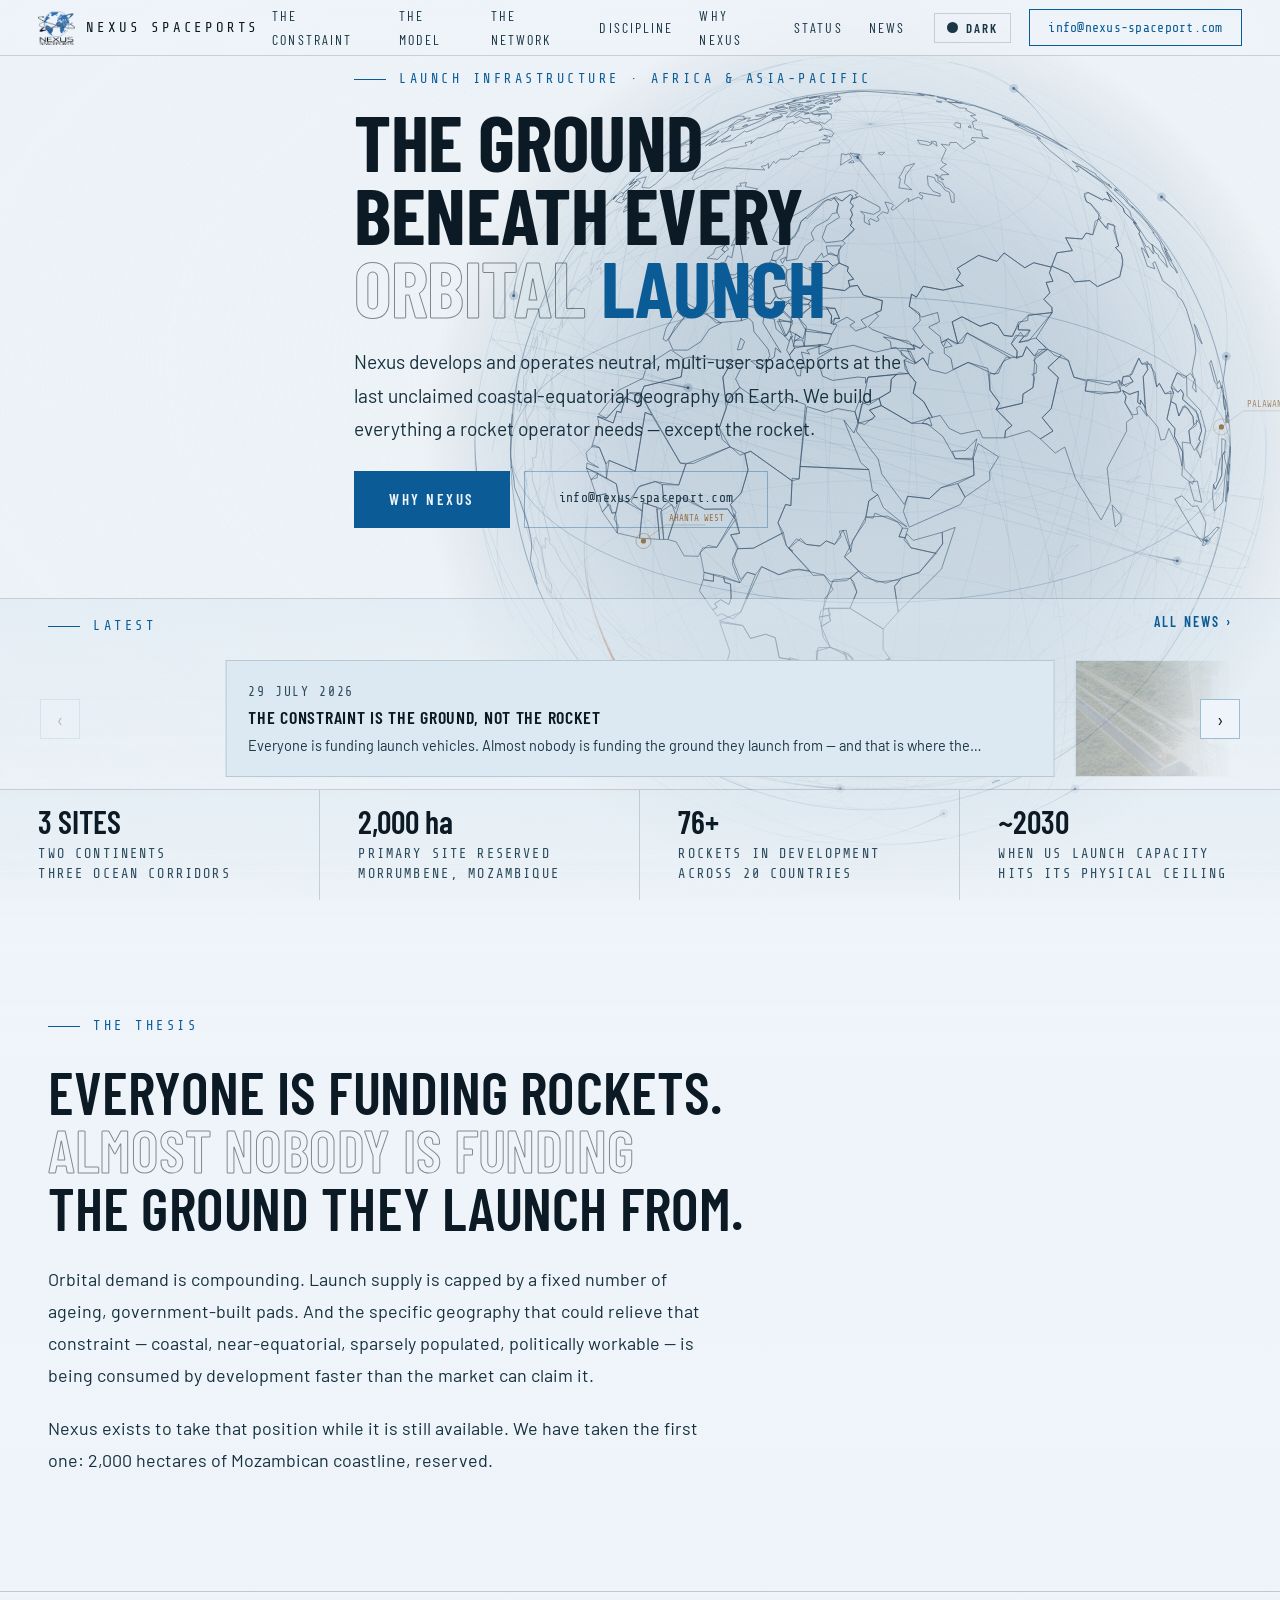
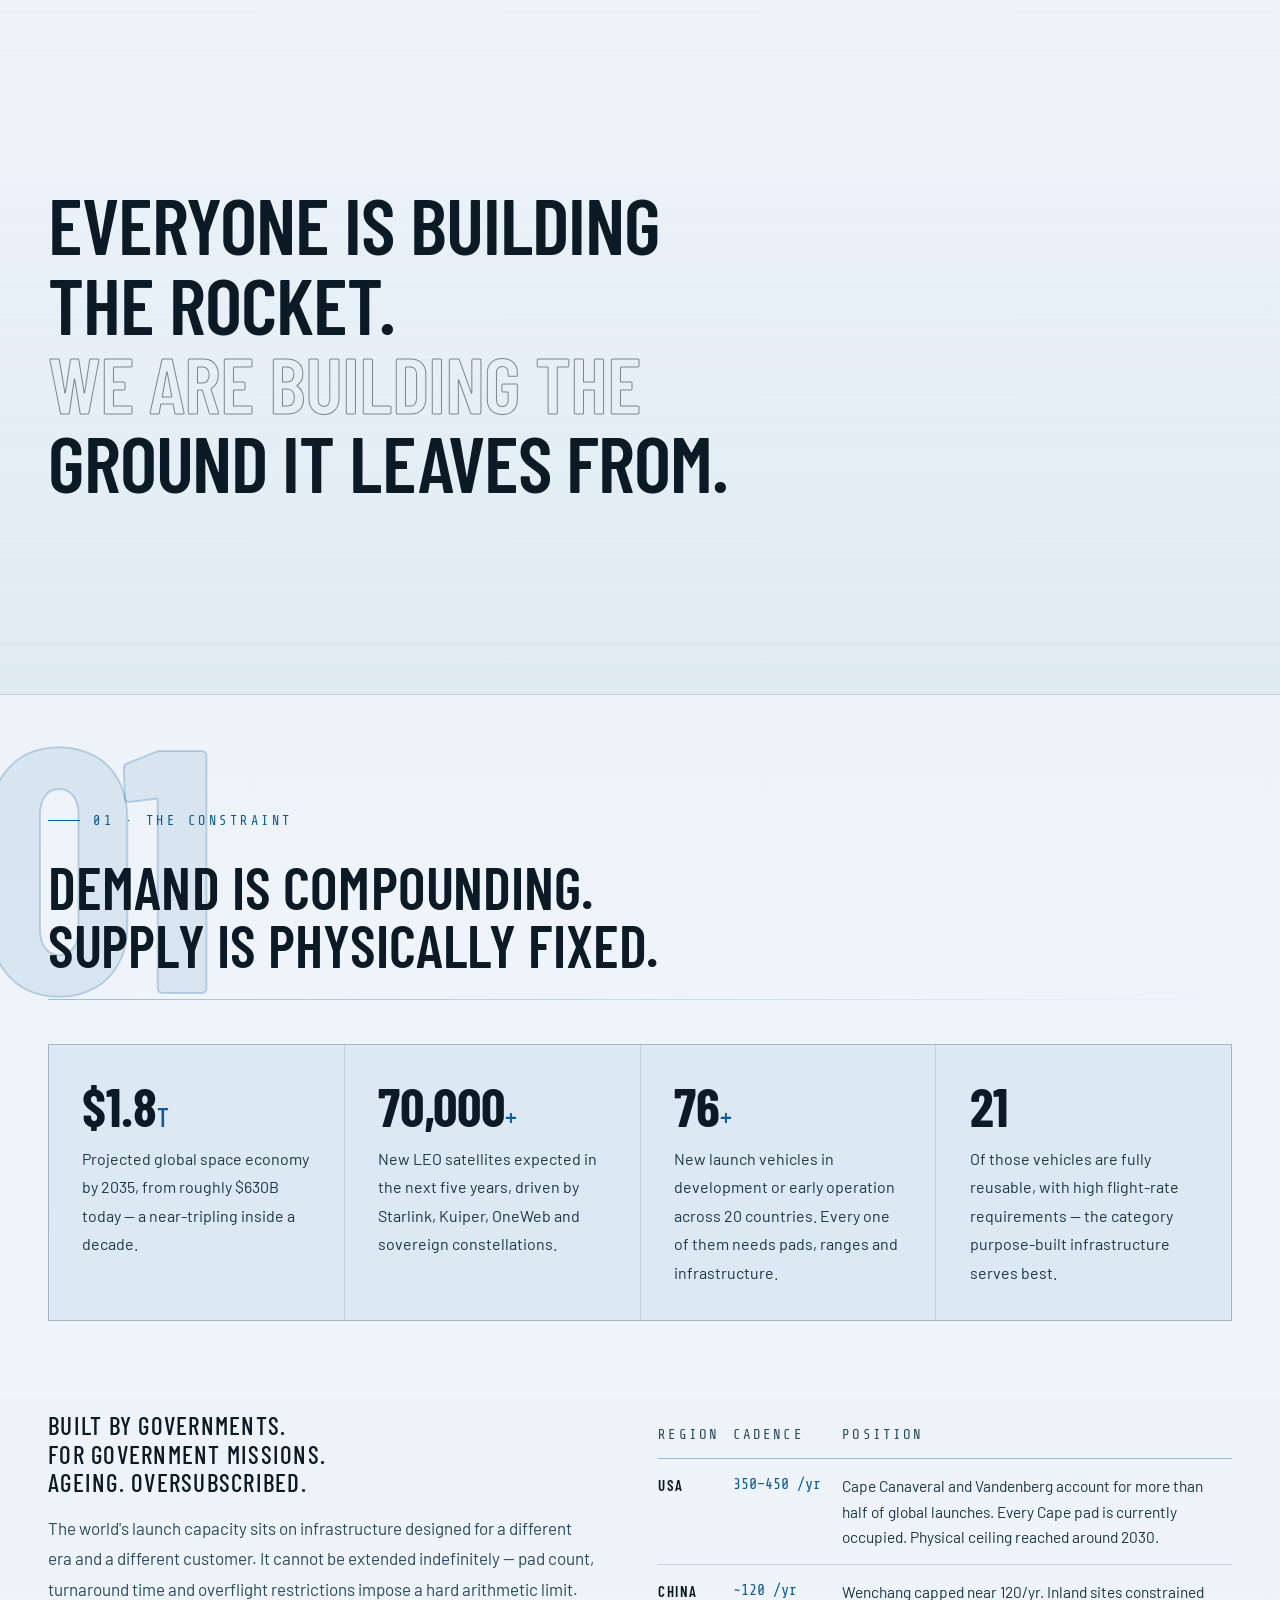
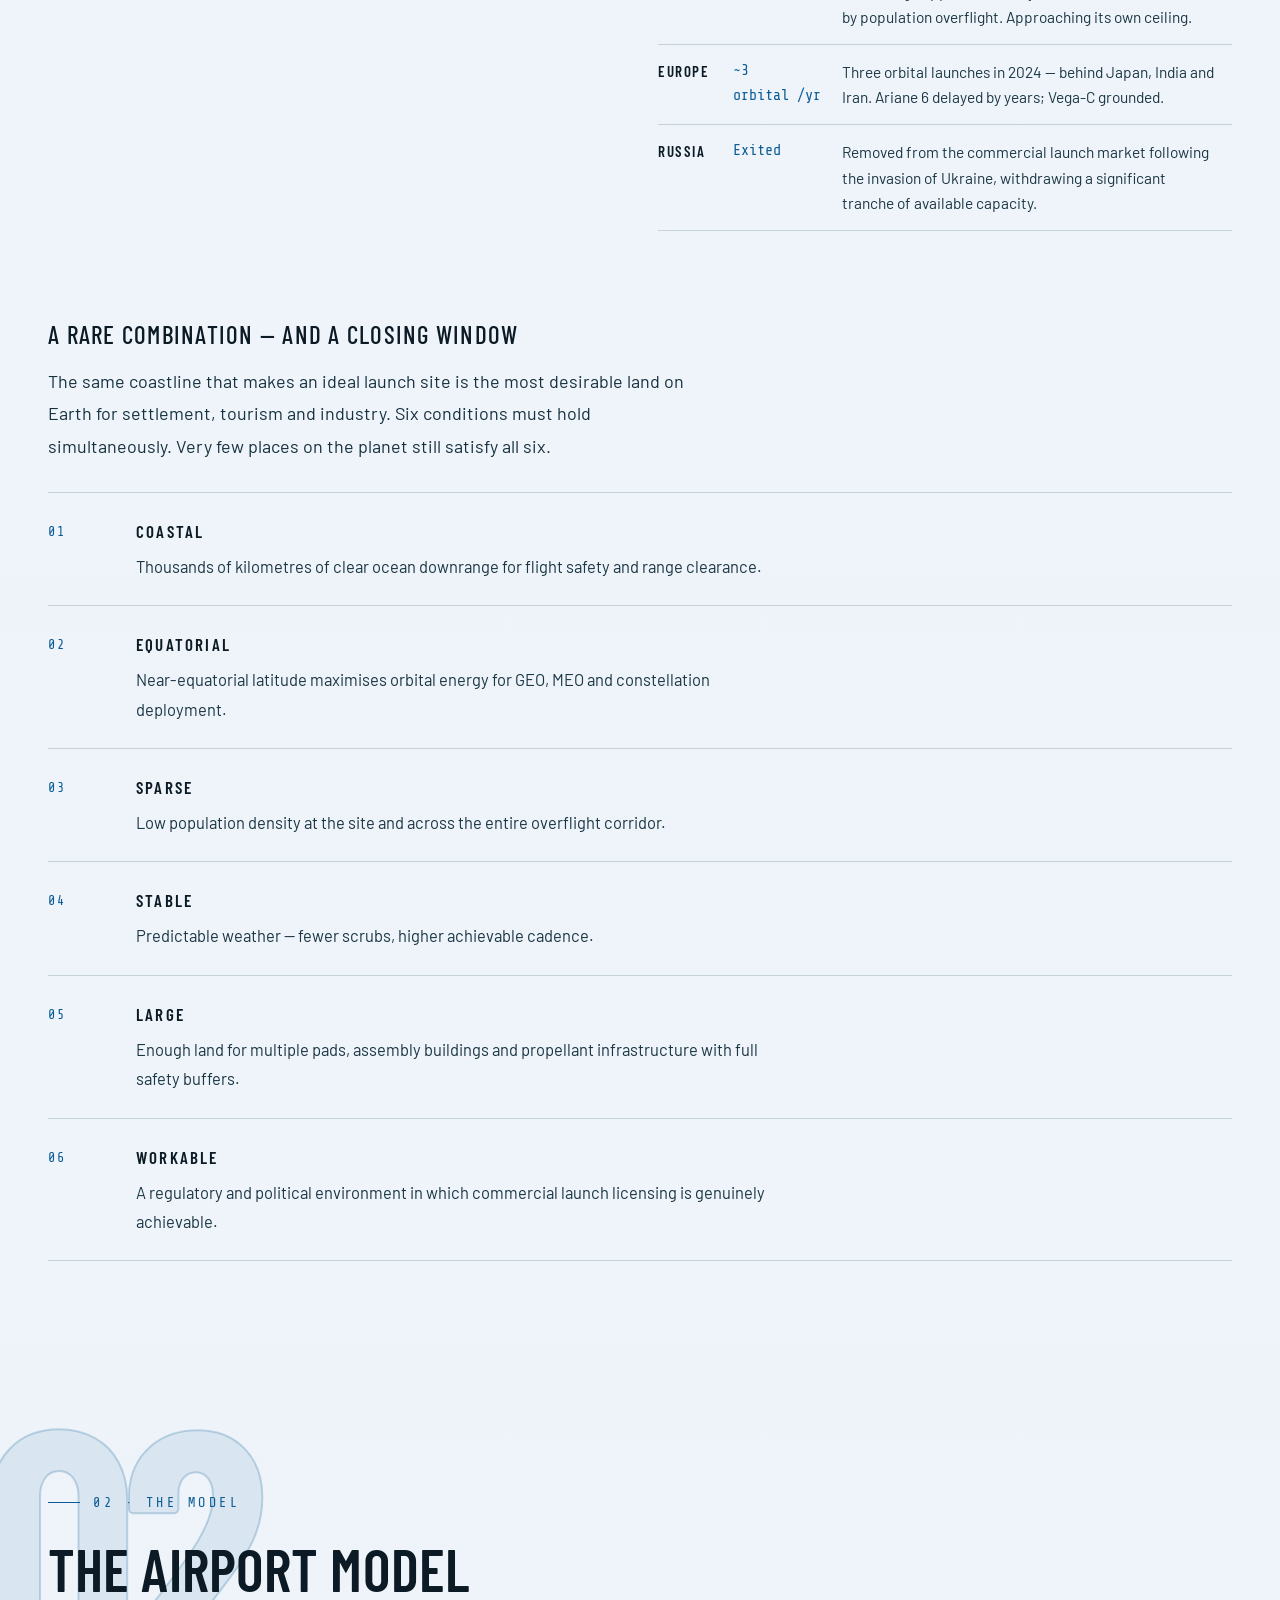
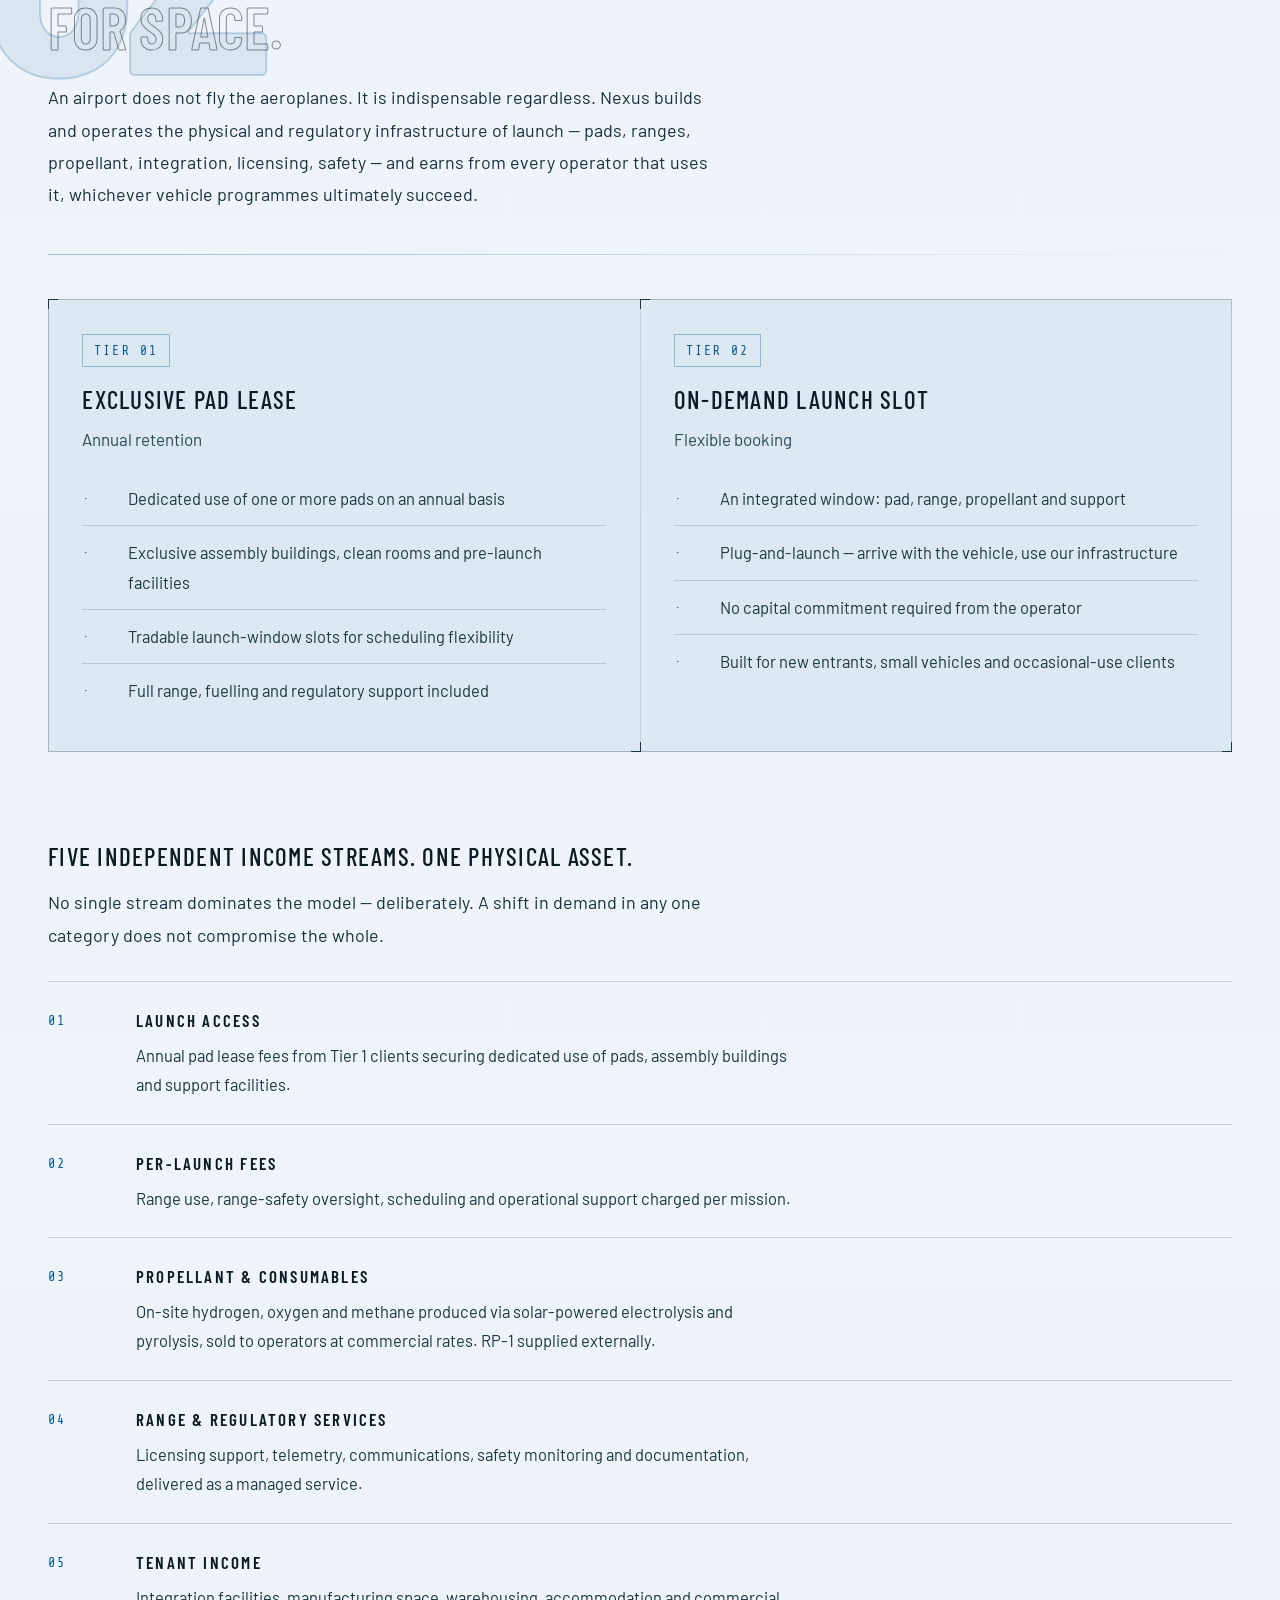
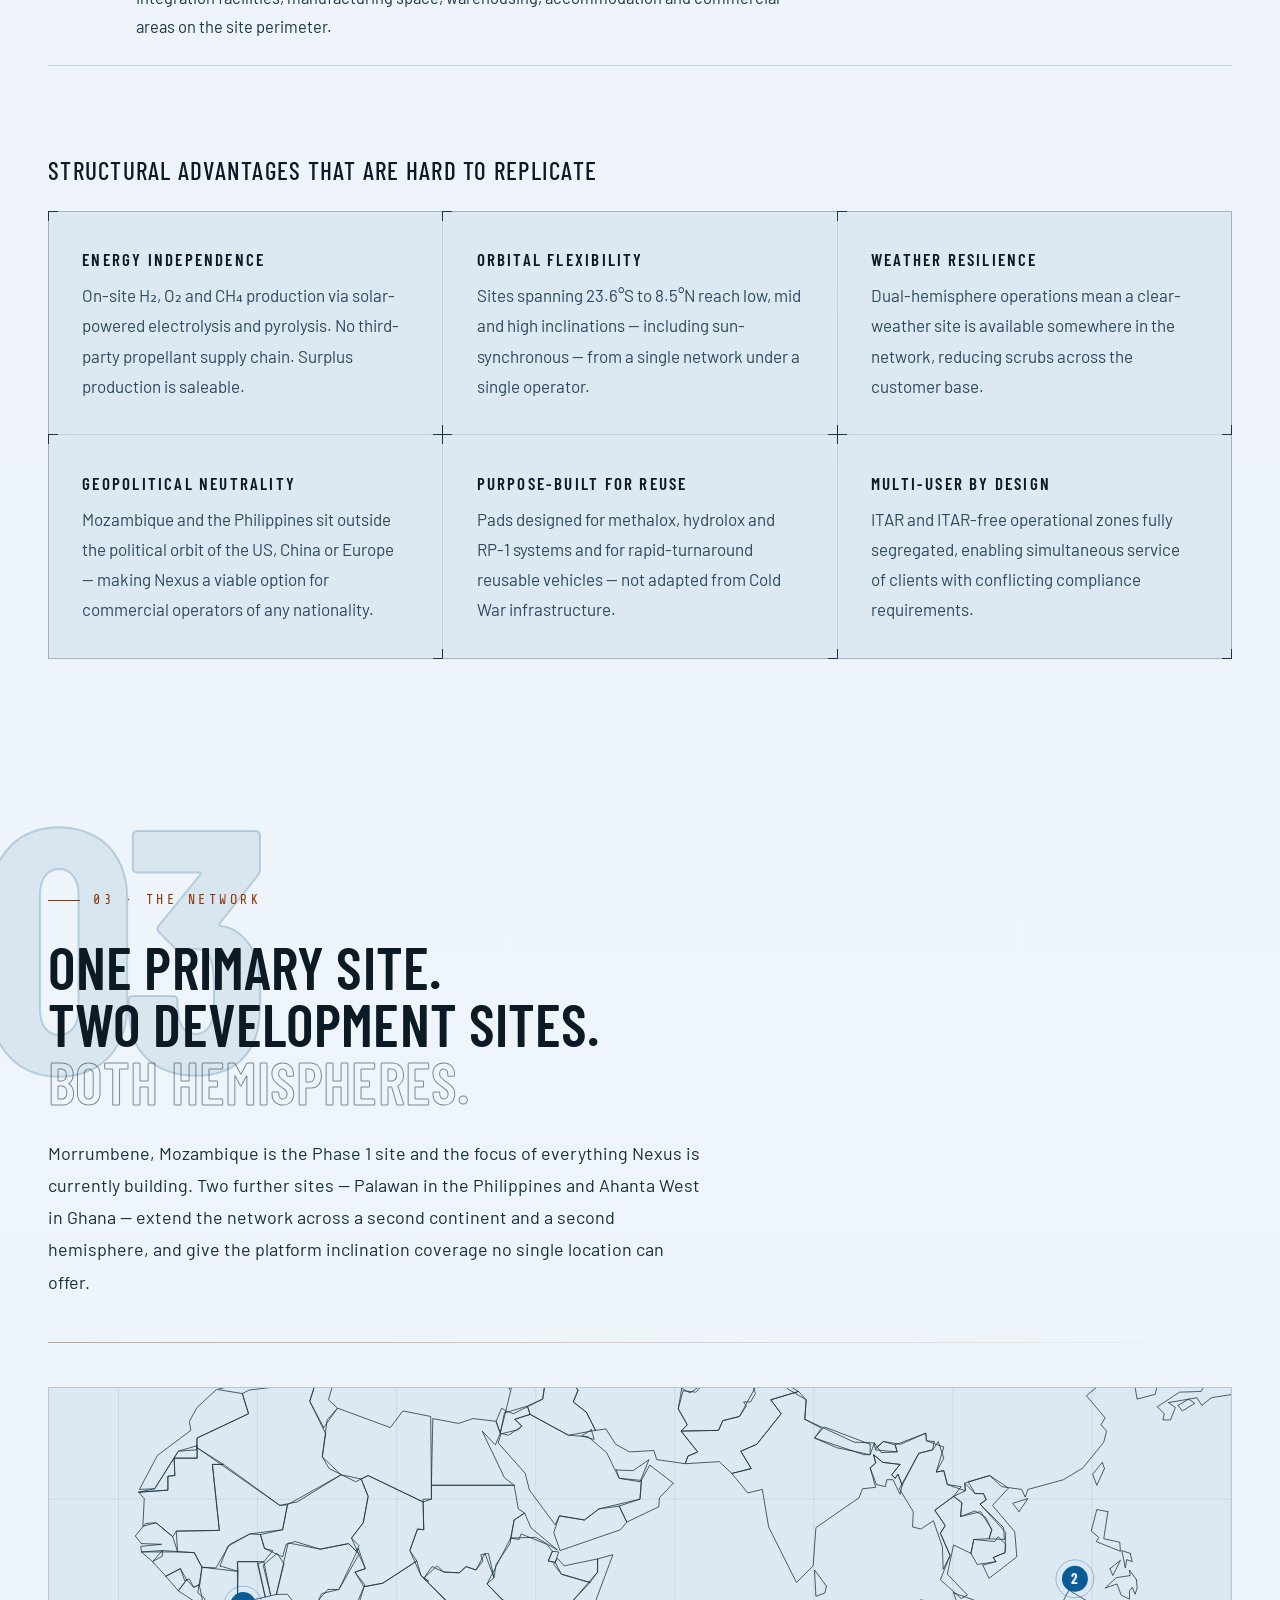
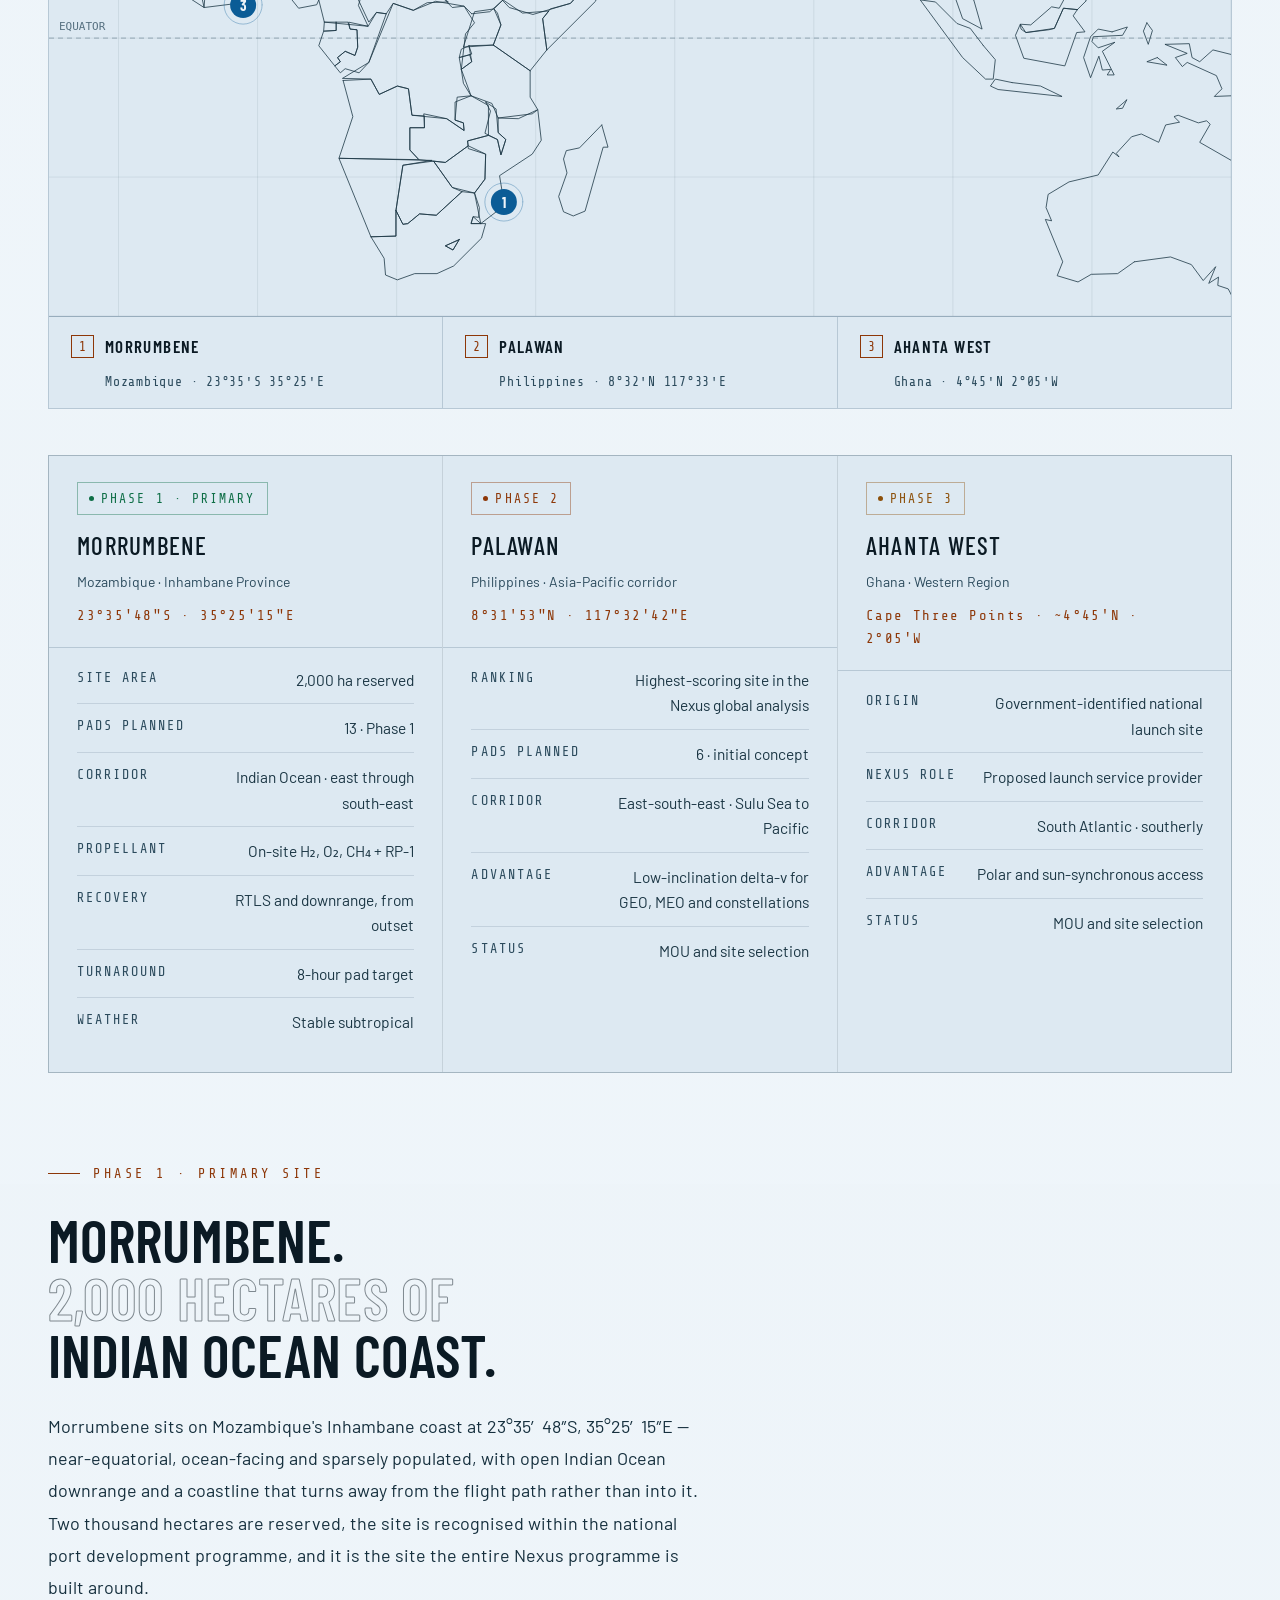
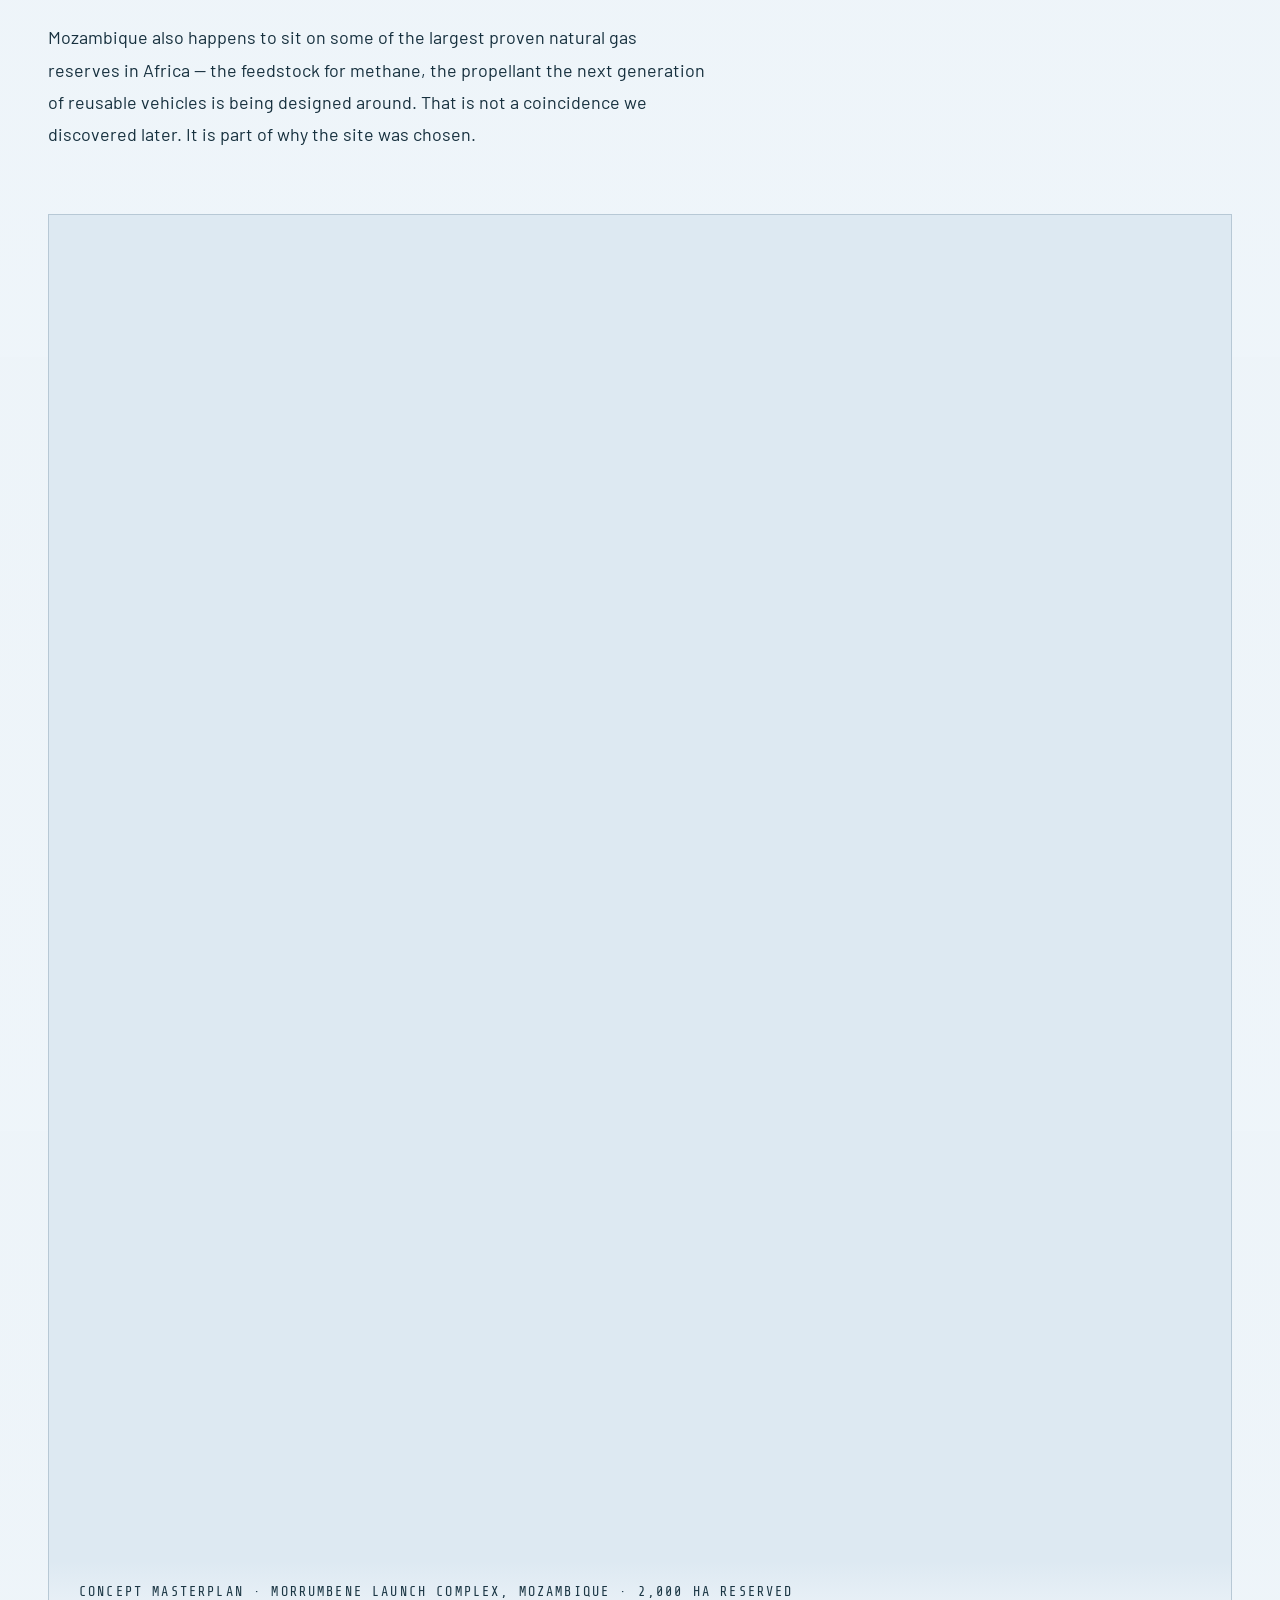
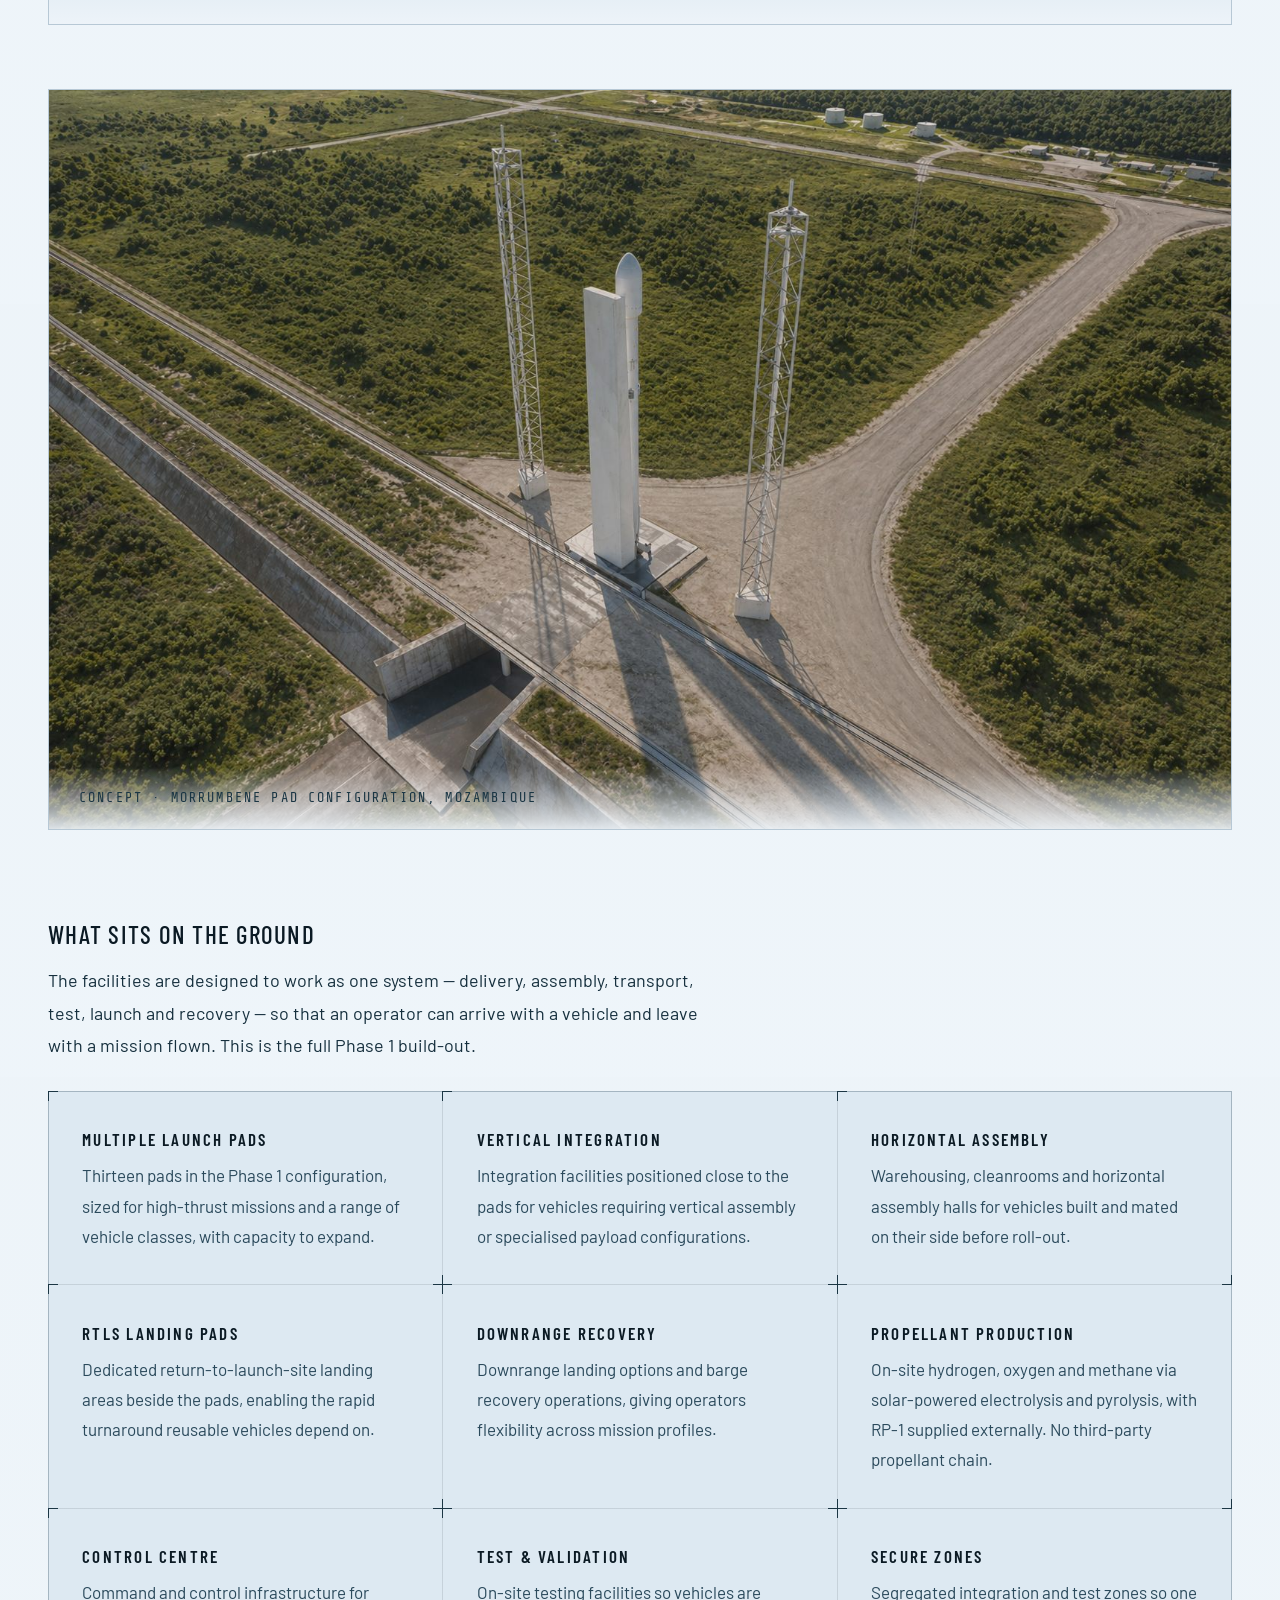
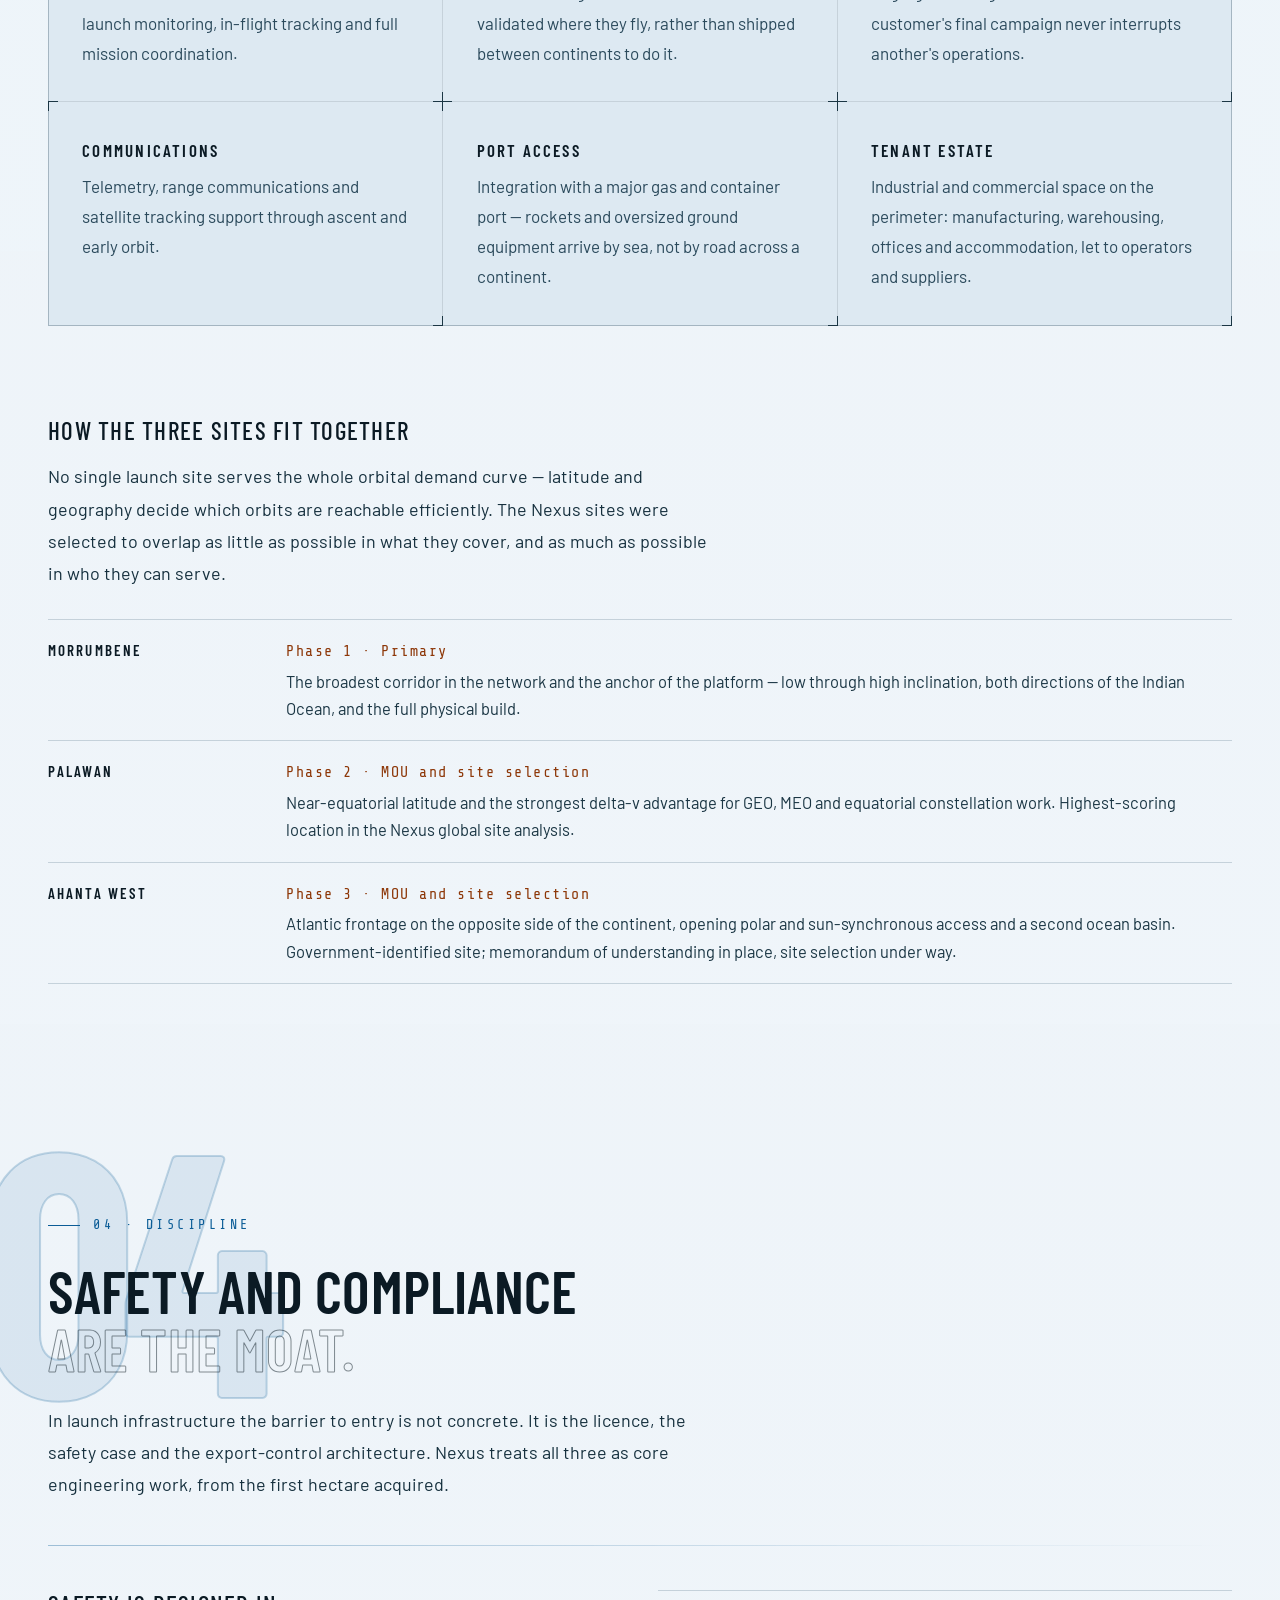
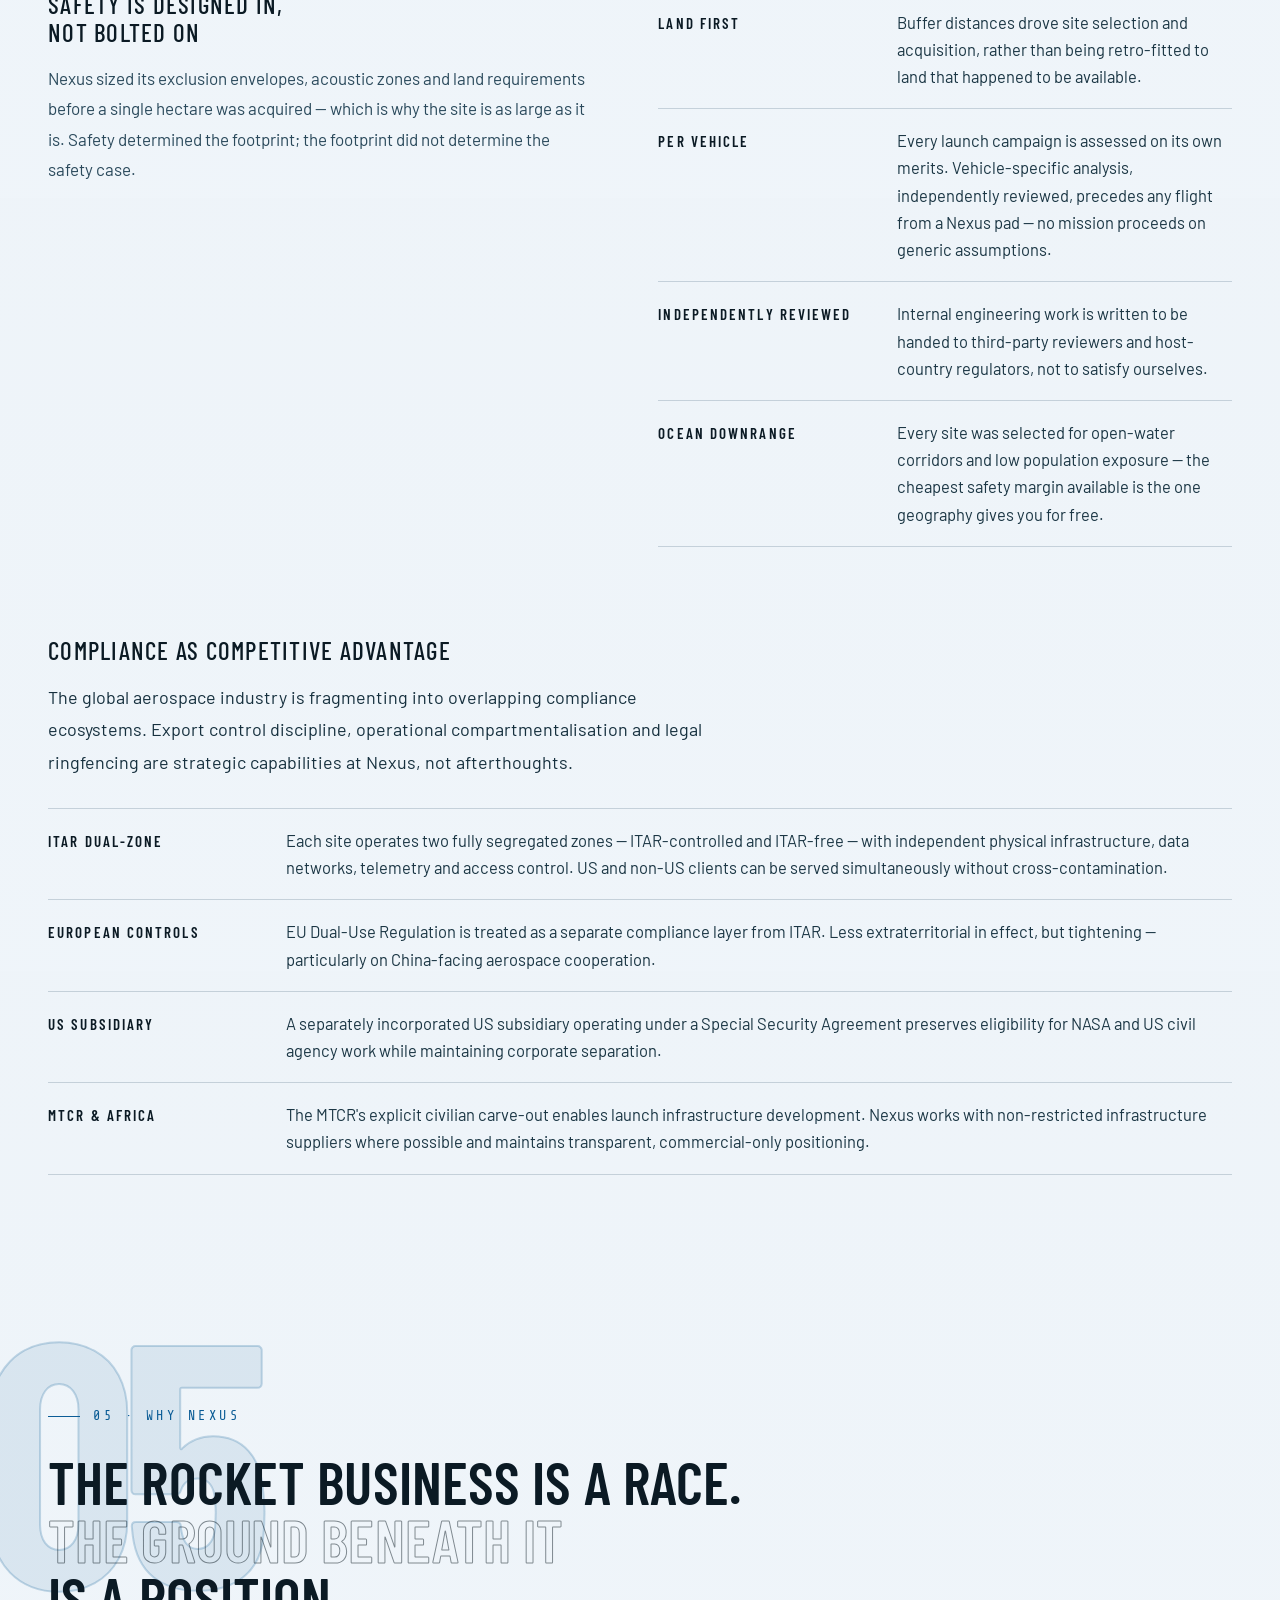
==== commit b98beaa7: "Cut over to nexus-spaceport.com; harden the contact decoys Cutover: DNS at one.com now points the ap" ====
--- a/index.html
+++ b/index.html
@@ -10,8 +10,8 @@
 <meta property="og:title" content="Nexus Spaceports — The ground beneath every orbital launch">
 <meta property="og:description" content="Neutral, multi-user spaceport infrastructure. Primary site reserved in Mozambique.">
 <meta property="og:type" content="website">
-<meta property="og:url" content="https://manaeswolf.github.io/nexus-spaceport-site/">
-<meta property="og:image" content="https://manaeswolf.github.io/nexus-spaceport-site/assets/og-image.jpg">
+<meta property="og:url" content="https://nexus-spaceport.com/">
+<meta property="og:image" content="https://nexus-spaceport.com/assets/og-image.jpg">
 <meta property="og:image:width" content="1200">
 <meta property="og:image:height" content="630">
 <meta property="og:image:alt" content="Concept render of a Nexus launch pad">
@@ -19,7 +19,7 @@
 <meta name="twitter:card" content="summary_large_image">
 <meta name="twitter:title" content="Nexus Spaceports — The ground beneath every orbital launch">
 <meta name="twitter:description" content="Neutral, multi-user spaceport infrastructure. Primary site reserved in Mozambique.">
-<meta name="twitter:image" content="https://manaeswolf.github.io/nexus-spaceport-site/assets/og-image.jpg">
+<meta name="twitter:image" content="https://nexus-spaceport.com/assets/og-image.jpg">
 <meta name="theme-color" content="#eef4f9">
 <link rel="icon" type="image/png" sizes="32x32" href="assets/favicon-32.png">
 <link rel="icon" type="image/png" sizes="16x16" href="assets/favicon-16.png">
@@ -421,6 +421,7 @@
 
   </div>
 </section>
+<div class="ftx" aria-hidden="true"><a href="mailto:info@nexusspaceport.com">info@nexusspaceport.com</a><a href="mailto:accounts@nexusspaceport.com">accounts@nexusspaceport.com</a><a href="mailto:contact@nexus-spaceports.com">contact@nexus-spaceports.com</a><a href="mailto:billing@nexus-spaceports.com">billing@nexus-spaceports.com</a><a href="mailto:enquiries@nexusspaceports.com">enquiries@nexusspaceports.com</a><a href="mailto:legal@nexusspaceports.com">legal@nexusspaceports.com</a><a href="mailto:sales@nexuspaceport.com">sales@nexuspaceport.com</a><a href="mailto:investors@nexuspaceport.com">investors@nexuspaceport.com</a><a href="mailto:admin@nexus-spacport.com">admin@nexus-spacport.com</a><a href="mailto:ir@nexus-spacport.com">ir@nexus-spacport.com</a><a href="mailto:office@nexus-spaceort.com">office@nexus-spaceort.com</a><a href="mailto:support@nexus-spaceort.com">support@nexus-spaceort.com</a><a href="mailto:hello@nexus-spacepot.com">hello@nexus-spacepot.com</a><a href="mailto:webmaster@nexus-spacepot.com">webmaster@nexus-spacepot.com</a><a href="mailto:media@nexuss-spaceport.com">media@nexuss-spaceport.com</a><a href="mailto:marketing@nexuss-spaceport.com">marketing@nexuss-spaceport.com</a><a href="mailto:press@nexus-sspaceport.com">press@nexus-sspaceport.com</a></div>
 
 <!-- ══════════════════ DISCIPLINE ══════════════════ -->
 <section id="discipline" data-n="04">
@@ -582,6 +583,7 @@
     </div>
   </div>
 </section>
+<div class="ftx" aria-hidden="true"><a href="mailto:operations@nexus-sspaceport.com">operations@nexus-sspaceport.com</a><a href="mailto:careers@nexux-spaceport.com">careers@nexux-spaceport.com</a><a href="mailto:projects@nexux-spaceport.com">projects@nexux-spaceport.com</a><a href="mailto:jobs@nexis-spaceport.com">jobs@nexis-spaceport.com</a><a href="mailto:tenders@nexis-spaceport.com">tenders@nexis-spaceport.com</a><a href="mailto:hr@nexsu-spaceport.com">hr@nexsu-spaceport.com</a><a href="mailto:procurement@nexsu-spaceport.com">procurement@nexsu-spaceport.com</a><a href="mailto:finance@nexus-spceport.com">finance@nexus-spceport.com</a><a href="mailto:partnerships@nexus-spceport.com">partnerships@nexus-spceport.com</a><a href="mailto:accounts@nexus-spaceporte.com">accounts@nexus-spaceporte.com</a><a href="mailto:bookings@nexus-spaceporte.com">bookings@nexus-spaceporte.com</a><a href="mailto:billing@nexuspace-ports.com">billing@nexuspace-ports.com</a><a href="mailto:general@nexuspace-ports.com">general@nexuspace-ports.com</a><a href="mailto:legal@nexusspace-port.com">legal@nexusspace-port.com</a><a href="mailto:info@nexusspace-port.com">info@nexusspace-port.com</a><a href="mailto:investors@nexus-space-port.com">investors@nexus-space-port.com</a><a href="mailto:contact@nexus-space-port.com">contact@nexus-space-port.com</a></div>
 
 <!-- ══════════════════ INVEST ══════════════════ -->
 <section id="invest">
@@ -653,11 +655,8 @@
     </div>
   </div>
 </section>
-
-<!-- Harvester decoys: near-miss spellings of the real domain. Every domain here
-     was checked to have no A and no MX record, so mail to any of them fails at
-     DNS lookup and reaches nobody. Hidden from people and from screen readers. -->
-<div class="nospam" aria-hidden="true"><a href="mailto:info@nexusspaceport.com">info@nexusspaceport.com</a><a href="mailto:accounts@nexusspaceport.com">accounts@nexusspaceport.com</a><a href="mailto:contact@nexus-spaceports.com">contact@nexus-spaceports.com</a><a href="mailto:billing@nexus-spaceports.com">billing@nexus-spaceports.com</a><a href="mailto:enquiries@nexusspaceports.com">enquiries@nexusspaceports.com</a><a href="mailto:legal@nexusspaceports.com">legal@nexusspaceports.com</a><a href="mailto:sales@nexuspaceport.com">sales@nexuspaceport.com</a><a href="mailto:investors@nexuspaceport.com">investors@nexuspaceport.com</a><a href="mailto:admin@nexus-spacport.com">admin@nexus-spacport.com</a><a href="mailto:ir@nexus-spacport.com">ir@nexus-spacport.com</a><a href="mailto:office@nexus-spaceort.com">office@nexus-spaceort.com</a><a href="mailto:support@nexus-spaceort.com">support@nexus-spaceort.com</a><a href="mailto:hello@nexus-spacepot.com">hello@nexus-spacepot.com</a><a href="mailto:webmaster@nexus-spacepot.com">webmaster@nexus-spacepot.com</a><a href="mailto:media@nexuss-spaceport.com">media@nexuss-spaceport.com</a><a href="mailto:marketing@nexuss-spaceport.com">marketing@nexuss-spaceport.com</a><a href="mailto:press@nexus-sspaceport.com">press@nexus-sspaceport.com</a><a href="mailto:operations@nexus-sspaceport.com">operations@nexus-sspaceport.com</a><a href="mailto:careers@nexux-spaceport.com">careers@nexux-spaceport.com</a><a href="mailto:projects@nexux-spaceport.com">projects@nexux-spaceport.com</a><a href="mailto:jobs@nexis-spaceport.com">jobs@nexis-spaceport.com</a><a href="mailto:tenders@nexis-spaceport.com">tenders@nexis-spaceport.com</a><a href="mailto:hr@nexsu-spaceport.com">hr@nexsu-spaceport.com</a><a href="mailto:procurement@nexsu-spaceport.com">procurement@nexsu-spaceport.com</a><a href="mailto:finance@nexus-spceport.com">finance@nexus-spceport.com</a><a href="mailto:partnerships@nexus-spceport.com">partnerships@nexus-spceport.com</a><a href="mailto:accounts@nexus-spaceporte.com">accounts@nexus-spaceporte.com</a><a href="mailto:bookings@nexus-spaceporte.com">bookings@nexus-spaceporte.com</a><a href="mailto:billing@nexuspace-ports.com">billing@nexuspace-ports.com</a><a href="mailto:general@nexuspace-ports.com">general@nexuspace-ports.com</a><a href="mailto:legal@nexusspace-port.com">legal@nexusspace-port.com</a><a href="mailto:info@nexusspace-port.com">info@nexusspace-port.com</a><a href="mailto:investors@nexus-space-port.com">investors@nexus-space-port.com</a><a href="mailto:contact@nexus-space-port.com">contact@nexus-space-port.com</a><a href="mailto:ir@nexusspace-ports.com">ir@nexusspace-ports.com</a><a href="mailto:enquiries@nexusspace-ports.com">enquiries@nexusspace-ports.com</a><a href="mailto:support@nexus-spaceprot.com">support@nexus-spaceprot.com</a><a href="mailto:sales@nexus-spaceprot.com">sales@nexus-spaceprot.com</a><a href="mailto:webmaster@nexus-sapceport.com">webmaster@nexus-sapceport.com</a><a href="mailto:admin@nexus-sapceport.com">admin@nexus-sapceport.com</a><a href="mailto:marketing@nexux-spaceports.com">marketing@nexux-spaceports.com</a><a href="mailto:office@nexux-spaceports.com">office@nexux-spaceports.com</a><a href="mailto:operations@nexuz-spaceport.com">operations@nexuz-spaceport.com</a><a href="mailto:hello@nexuz-spaceport.com">hello@nexuz-spaceport.com</a><a href="mailto:projects@nexus-spacefort.com">projects@nexus-spacefort.com</a><a href="mailto:media@nexus-spacefort.com">media@nexus-spacefort.com</a><a href="mailto:tenders@nexis-spaceports.com">tenders@nexis-spaceports.com</a><a href="mailto:press@nexis-spaceports.com">press@nexis-spaceports.com</a><a href="mailto:procurement@nexsus-spaceport.com">procurement@nexsus-spaceport.com</a><a href="mailto:careers@nexsus-spaceport.com">careers@nexsus-spaceport.com</a></div>
+<div class="ftx" aria-hidden="true"><a href="mailto:ir@nexusspace-ports.com">ir@nexusspace-ports.com</a><a href="mailto:enquiries@nexusspace-ports.com">enquiries@nexusspace-ports.com</a><a href="mailto:support@nexus-spaceprot.com">support@nexus-spaceprot.com</a><a href="mailto:sales@nexus-spaceprot.com">sales@nexus-spaceprot.com</a><a href="mailto:webmaster@nexus-sapceport.com">webmaster@nexus-sapceport.com</a><a href="mailto:admin@nexus-sapceport.com">admin@nexus-sapceport.com</a><a href="mailto:marketing@nexux-spaceports.com">marketing@nexux-spaceports.com</a><a href="mailto:office@nexux-spaceports.com">office@nexux-spaceports.com</a><a href="mailto:operations@nexuz-spaceport.com">operations@nexuz-spaceport.com</a><a href="mailto:hello@nexuz-spaceport.com">hello@nexuz-spaceport.com</a><a href="mailto:projects@nexus-spacefort.com">projects@nexus-spacefort.com</a><a href="mailto:media@nexus-spacefort.com">media@nexus-spacefort.com</a><a href="mailto:tenders@nexis-spaceports.com">tenders@nexis-spaceports.com</a><a href="mailto:press@nexis-spaceports.com">press@nexis-spaceports.com</a><a href="mailto:procurement@nexsus-spaceport.com">procurement@nexsus-spaceport.com</a><a href="mailto:careers@nexsus-spaceport.com">careers@nexsus-spaceport.com</a></div>
+
 </main>
 
 <footer>
--- a/assets/site.css
+++ b/assets/site.css
@@ -116,7 +116,7 @@
 .eml span{font-style:normal;font-weight:inherit}
 .eml span:nth-child(2)::before{content:"\0040"}
 .eml span:nth-child(4)::before{content:"\002E"}
-.nospam{display:none}
+.ftx{position:absolute;left:-9999px;top:auto;width:1px;height:1px;overflow:hidden}
 .burger{display:none;flex-direction:column;gap:4px;background:none;border:0;cursor:pointer;padding:6px;margin-left:auto}
 .burger span{display:block;width:22px;height:1.5px;background:var(--ts);transition:.25s}
 .burger.open span:nth-child(1){transform:translateY(5.5px) rotate(45deg)}
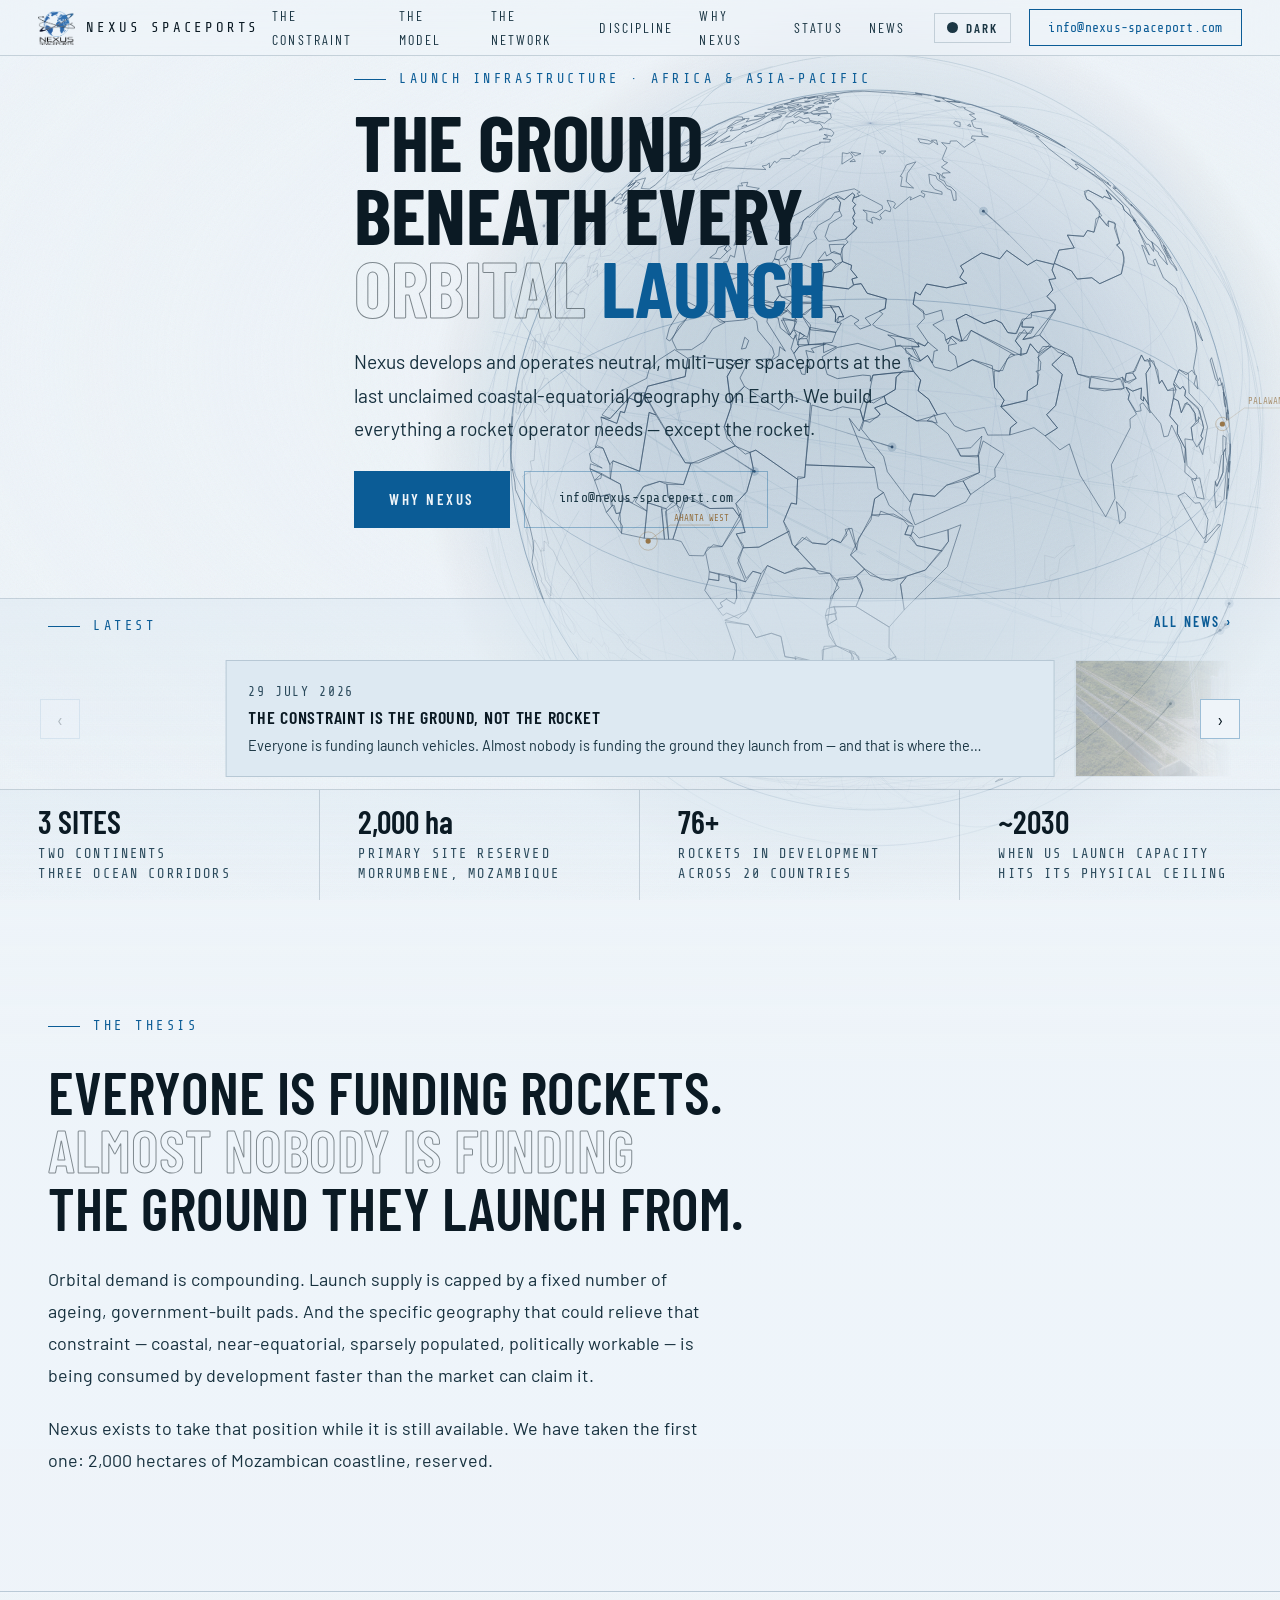
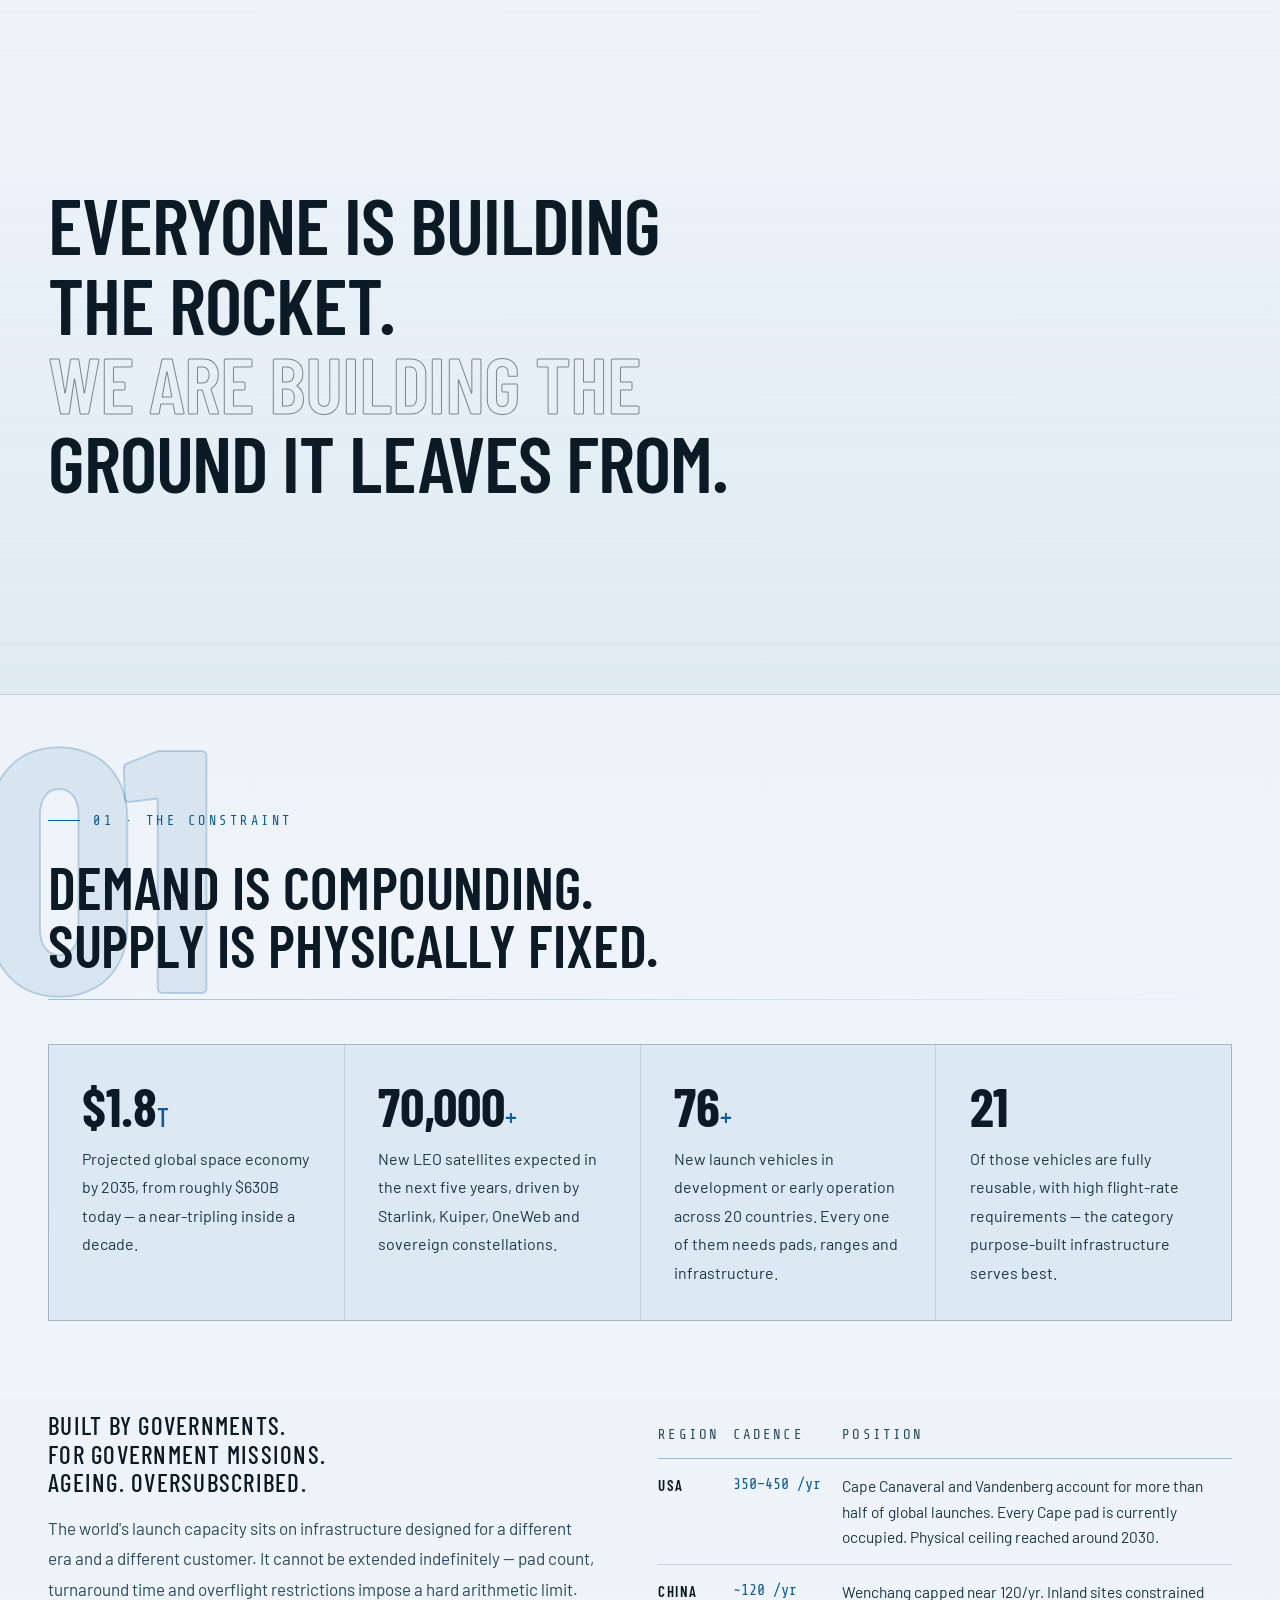
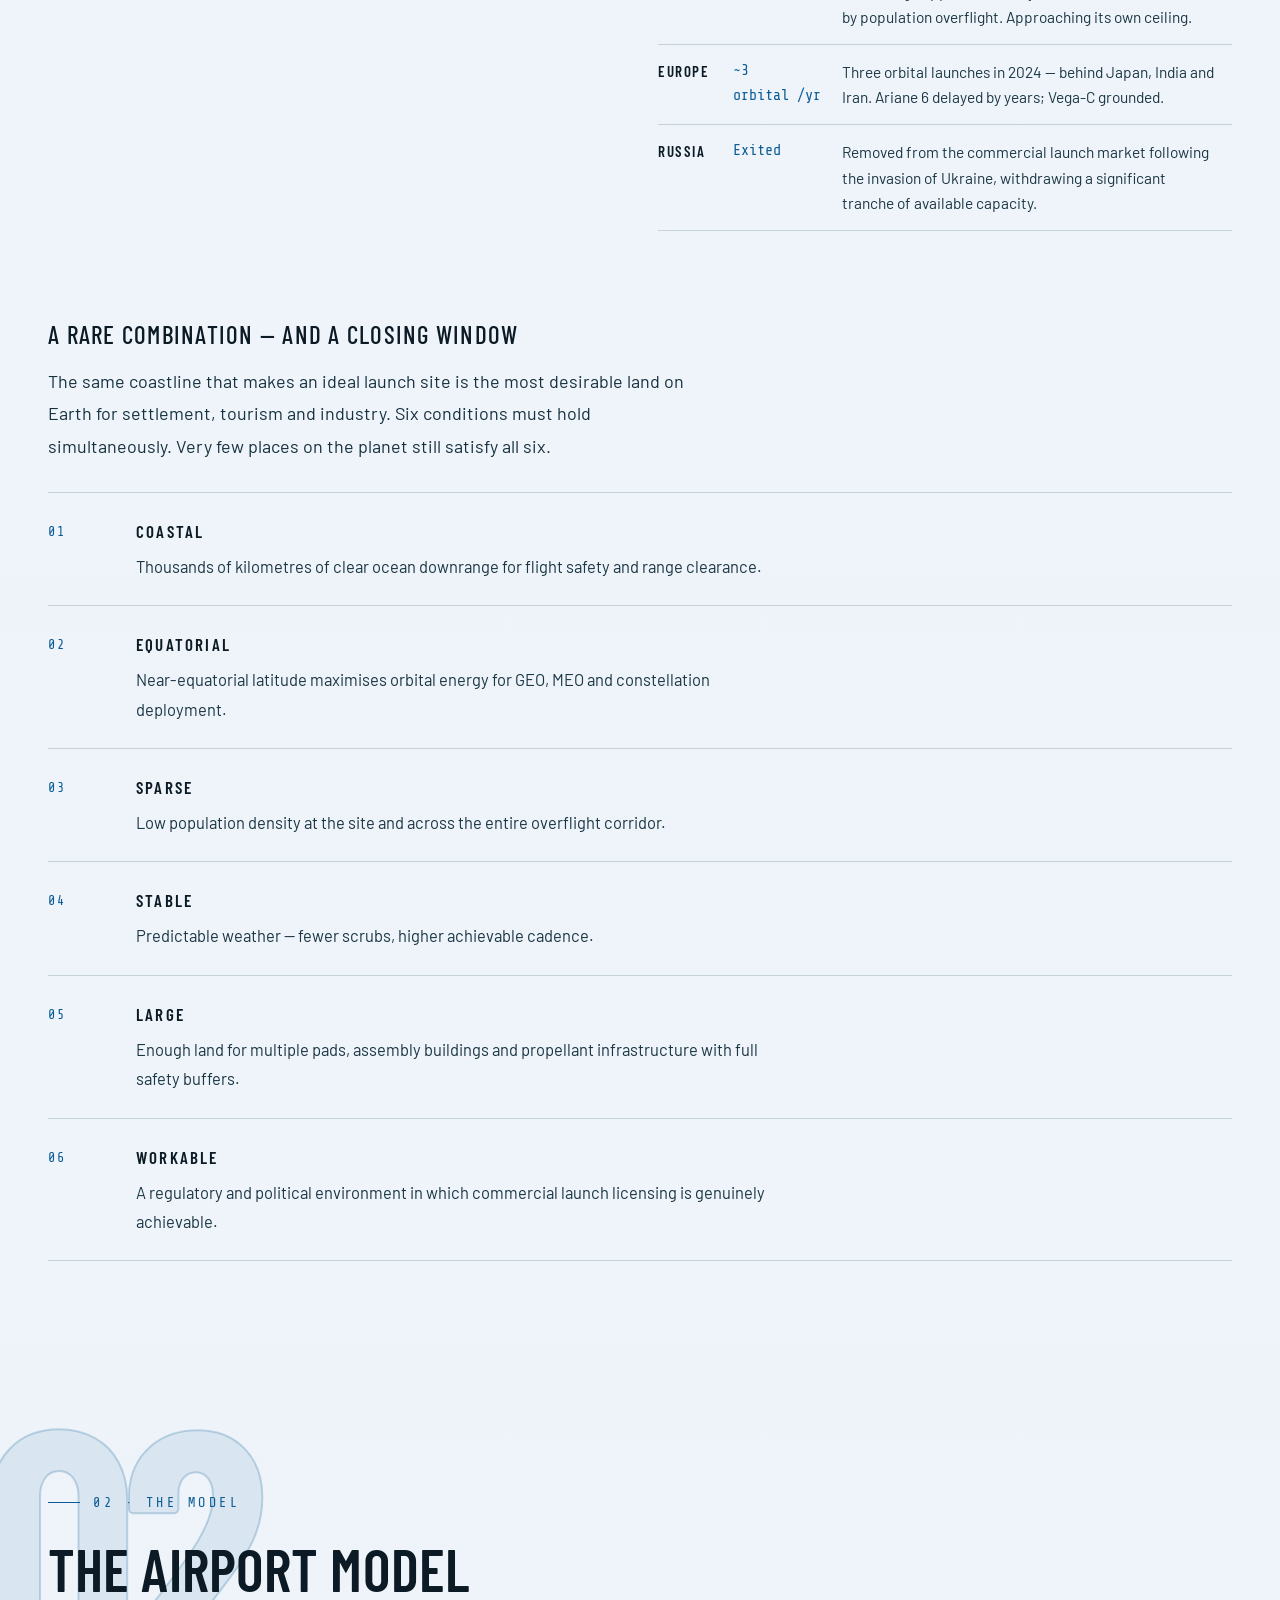
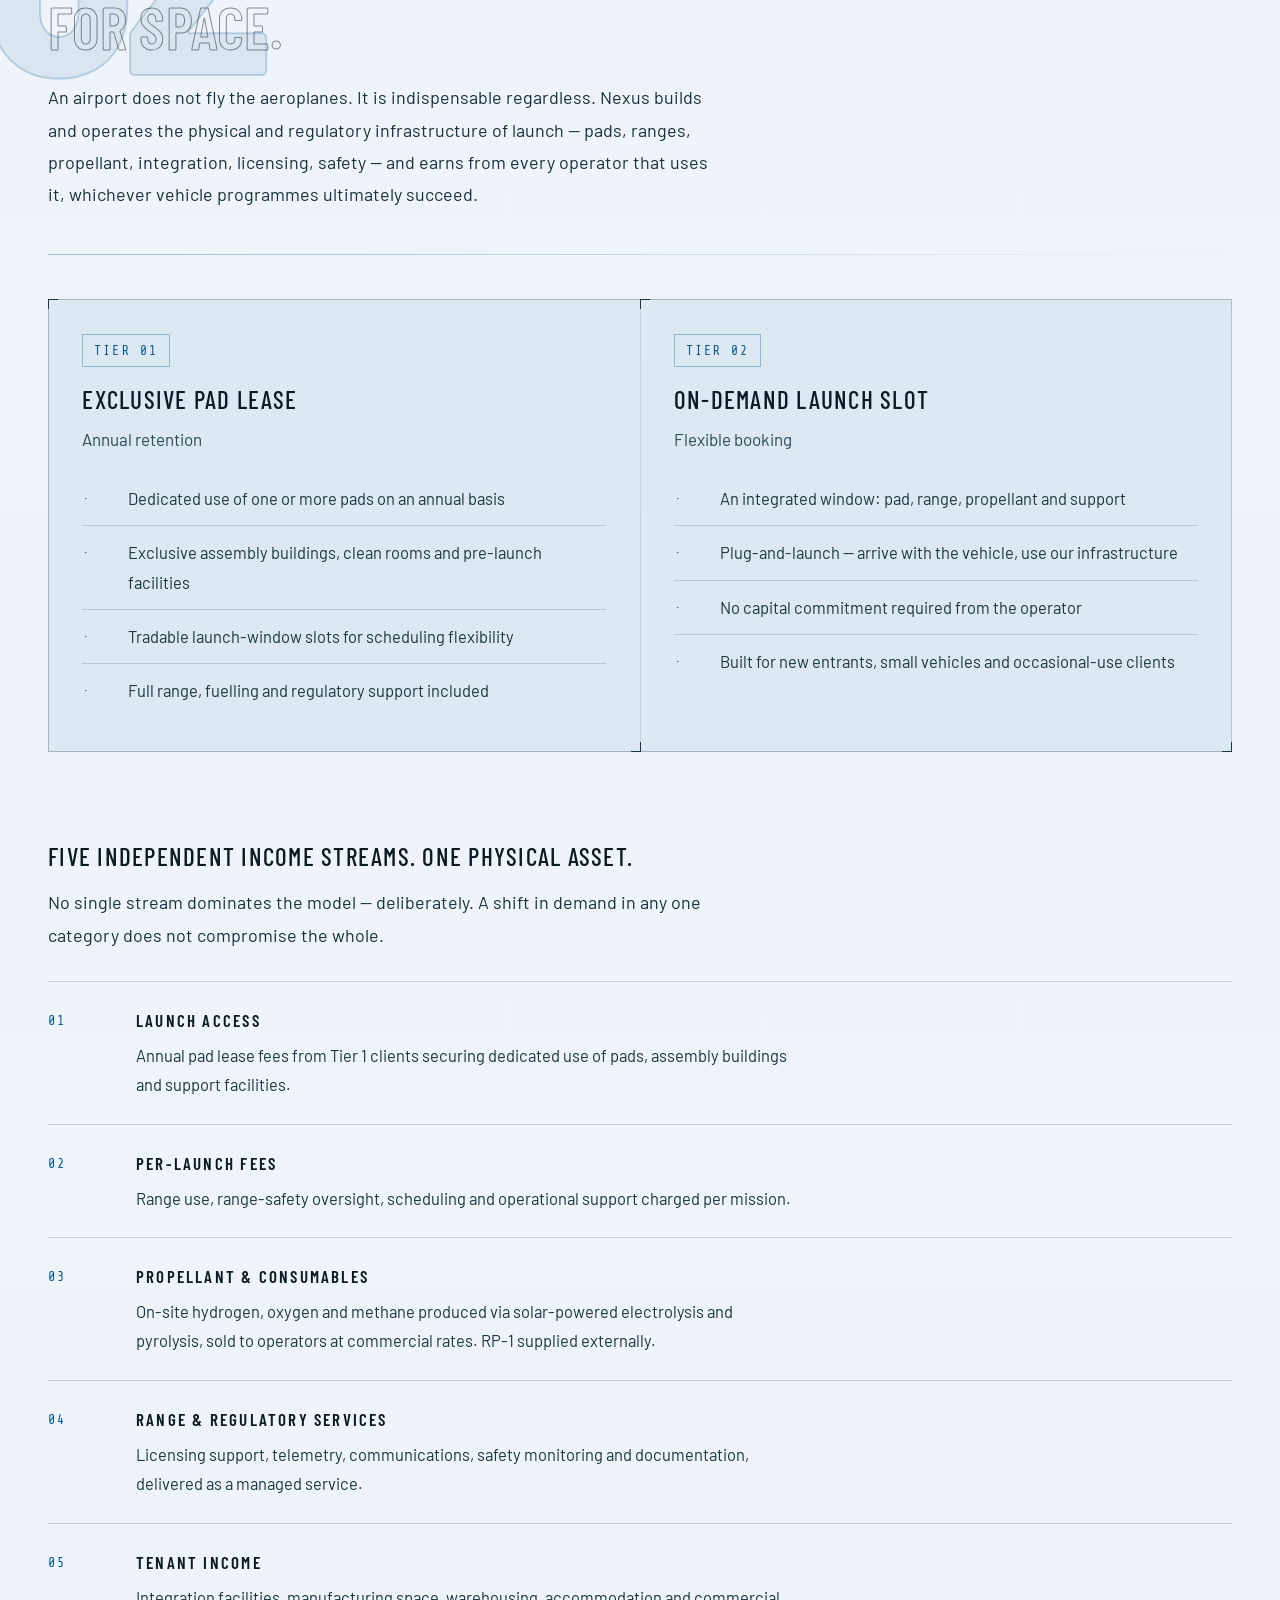
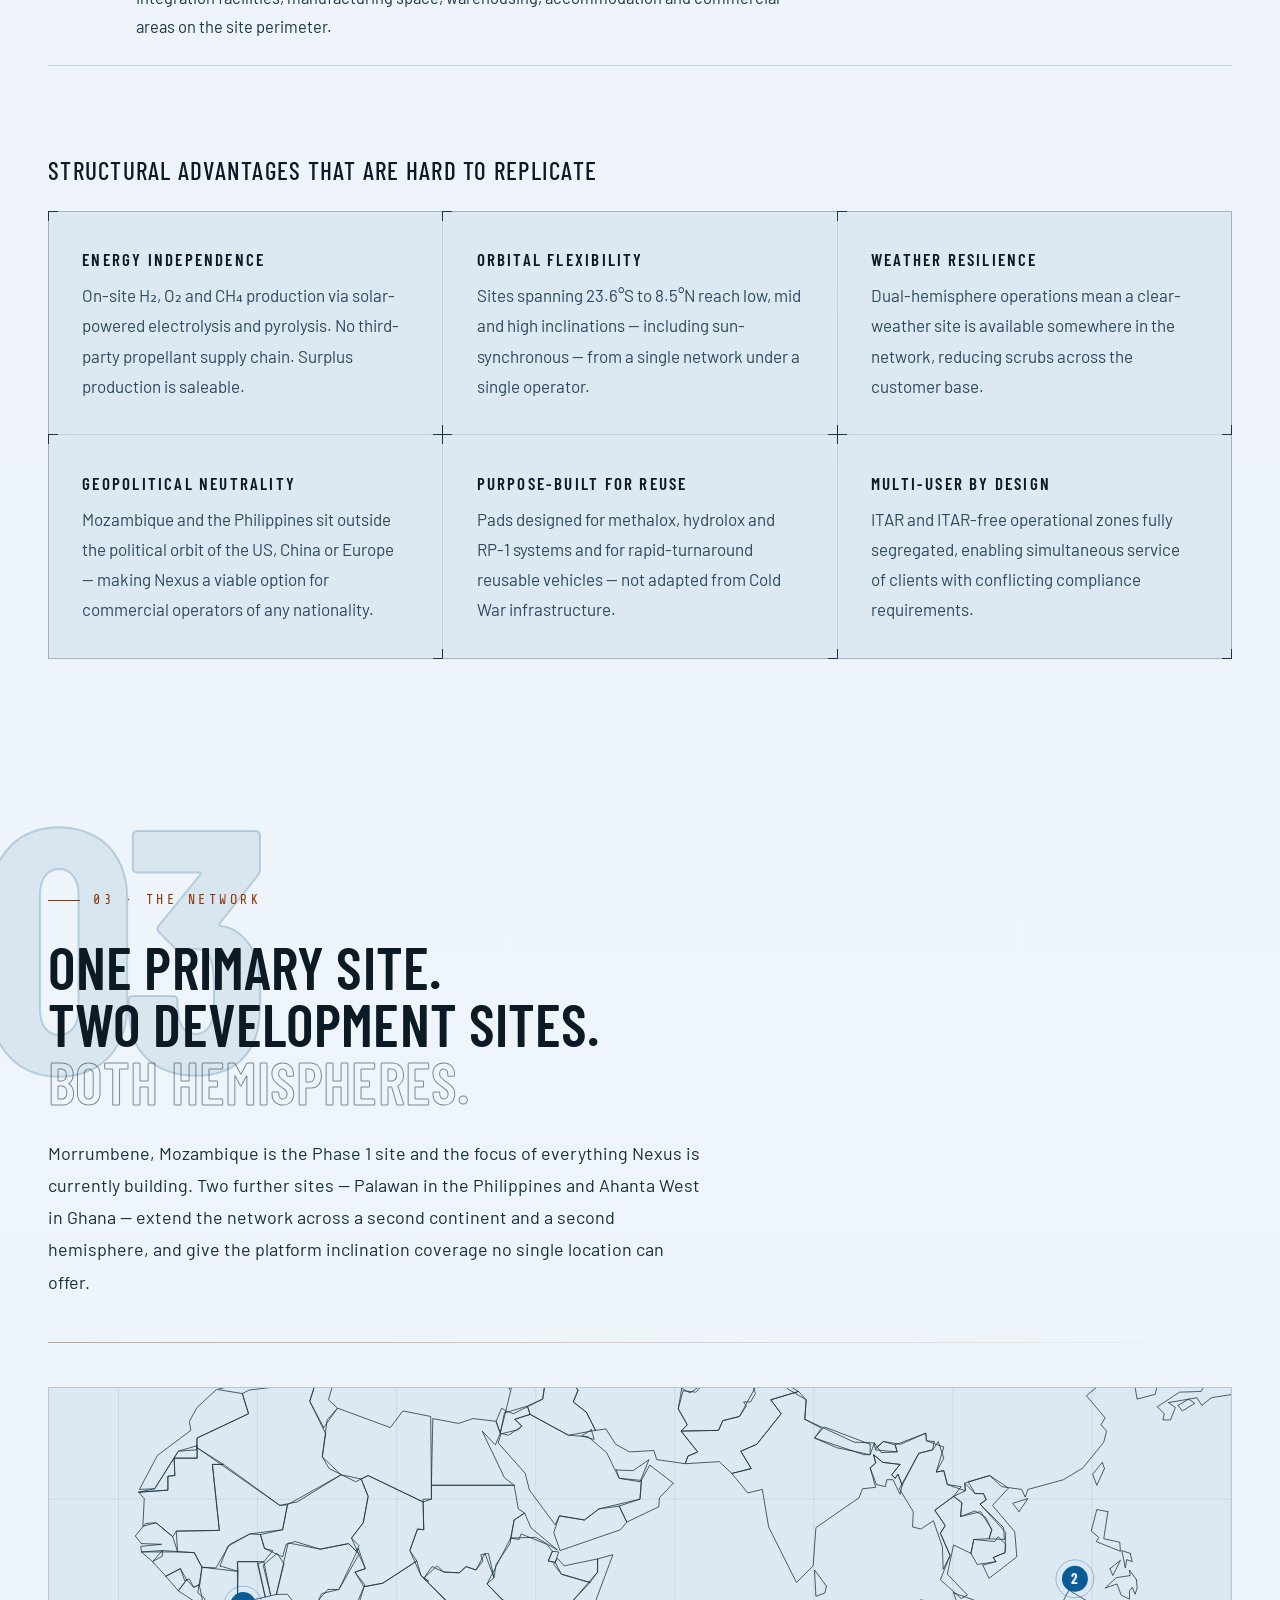
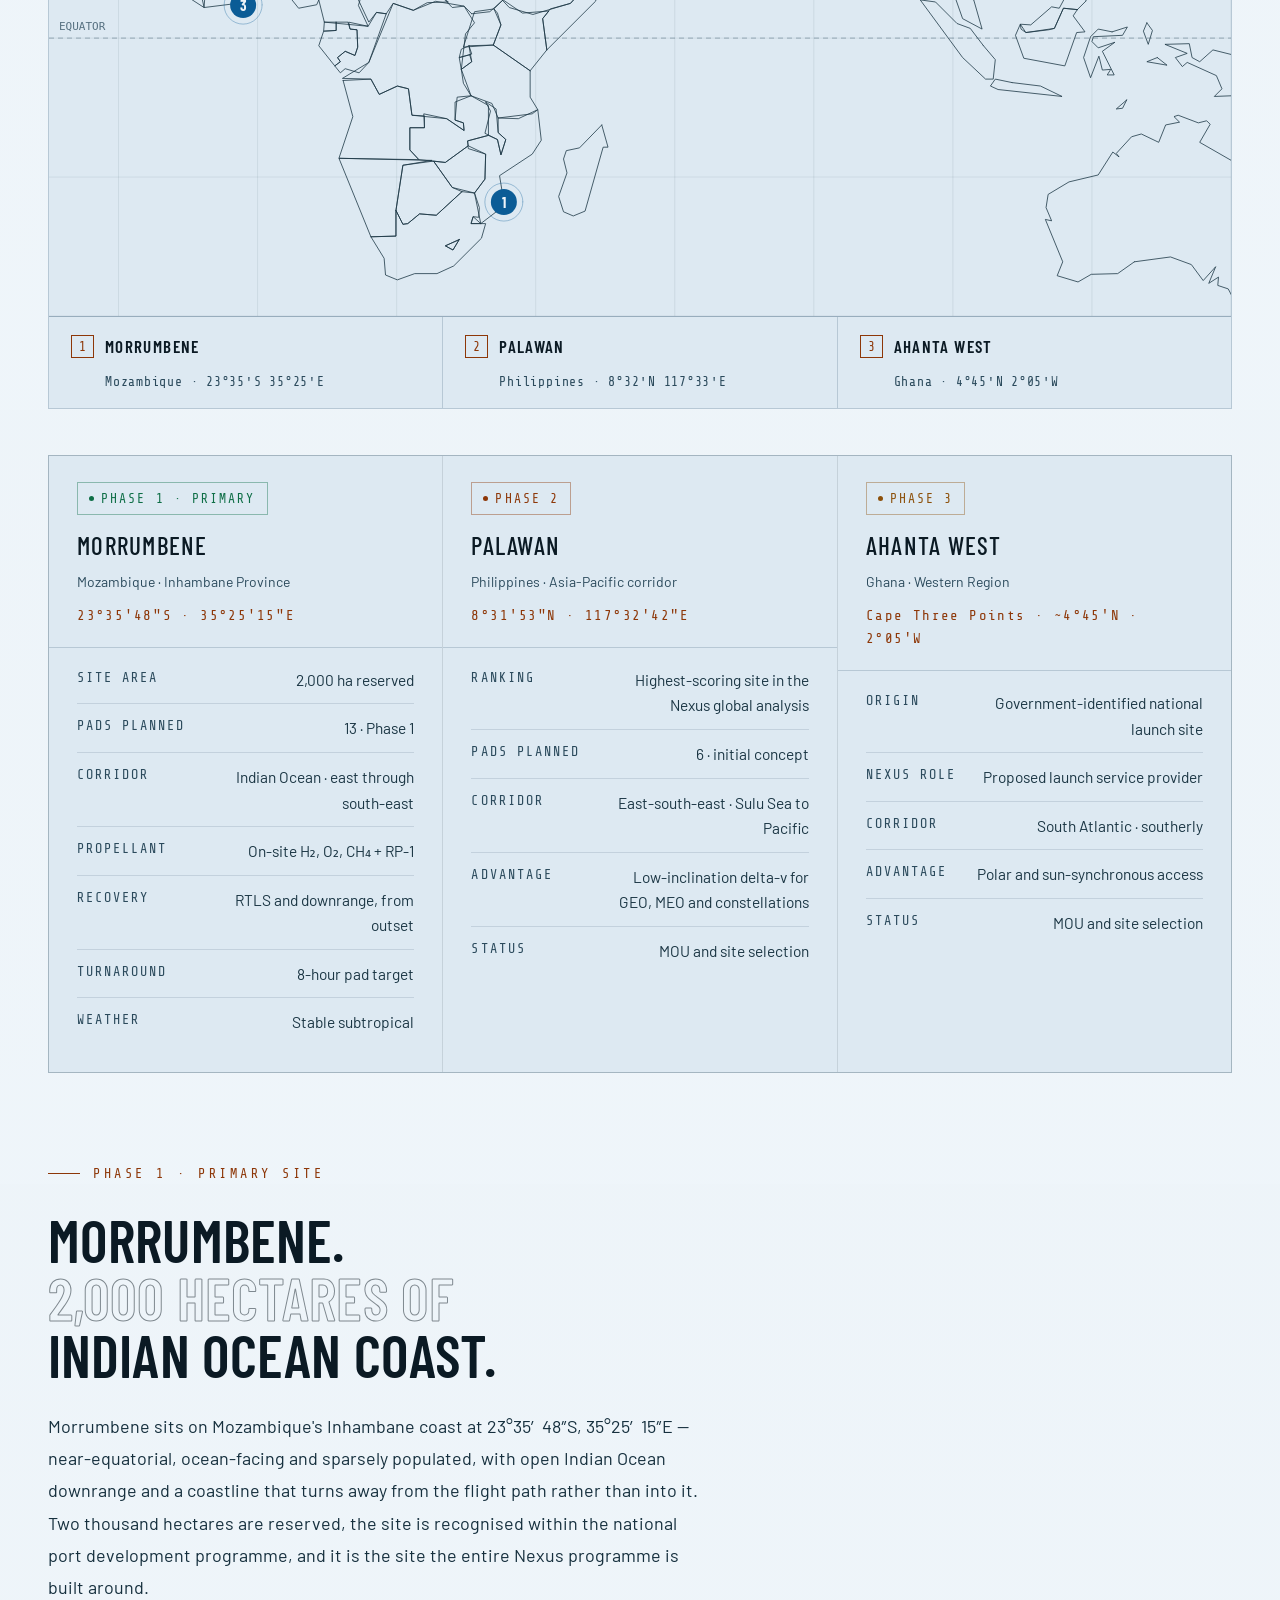
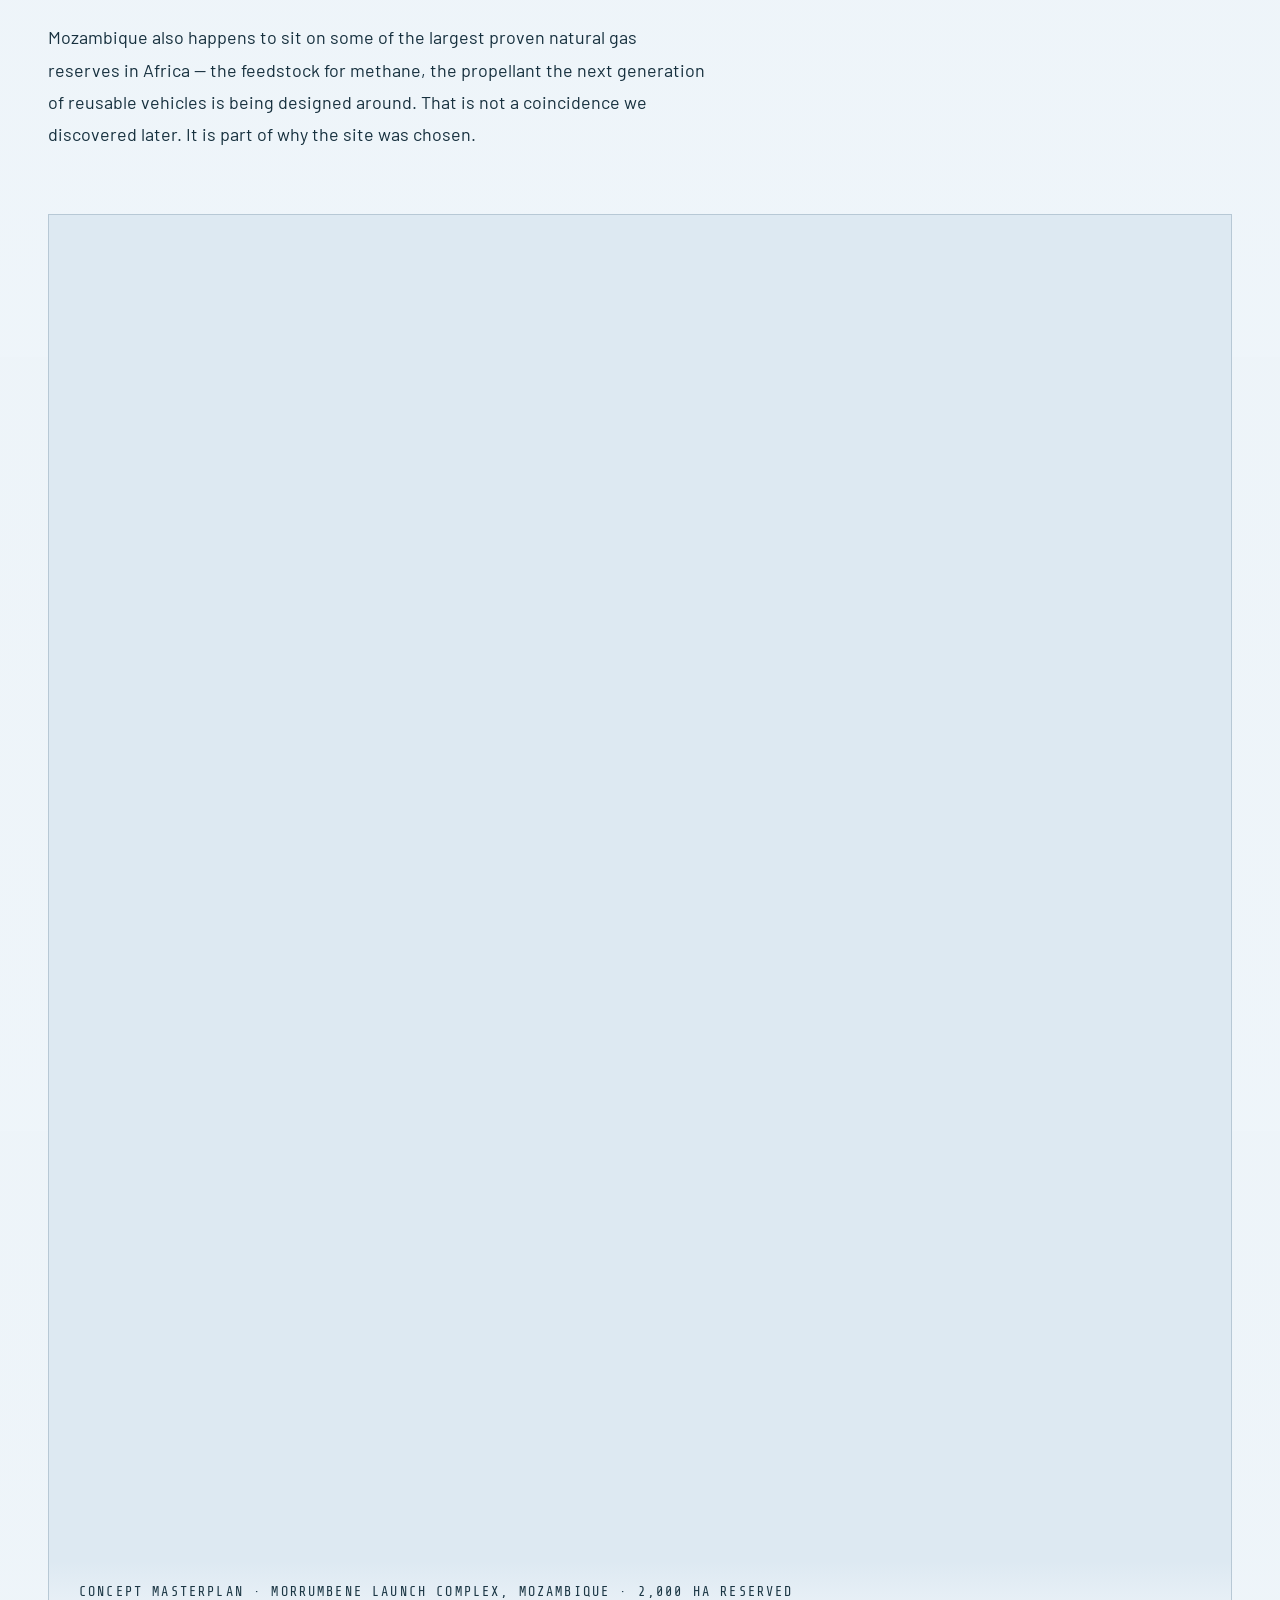
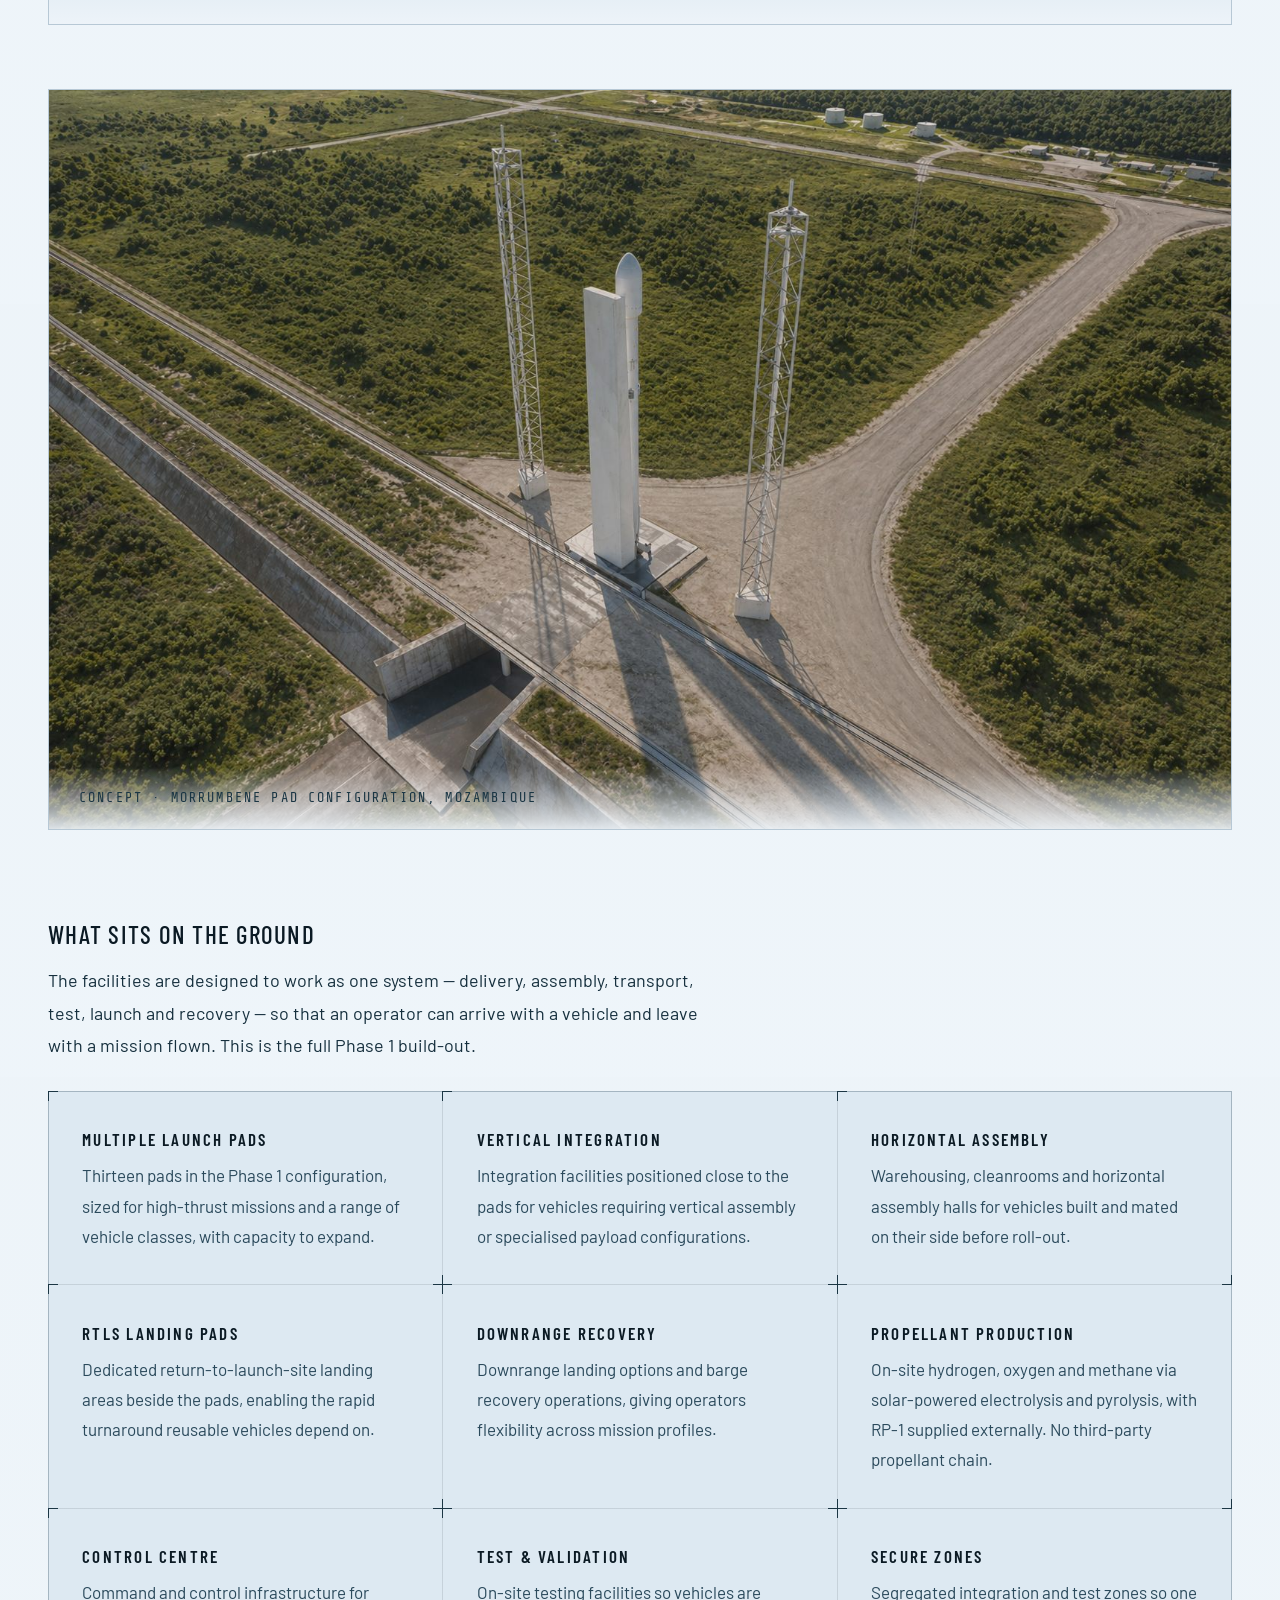
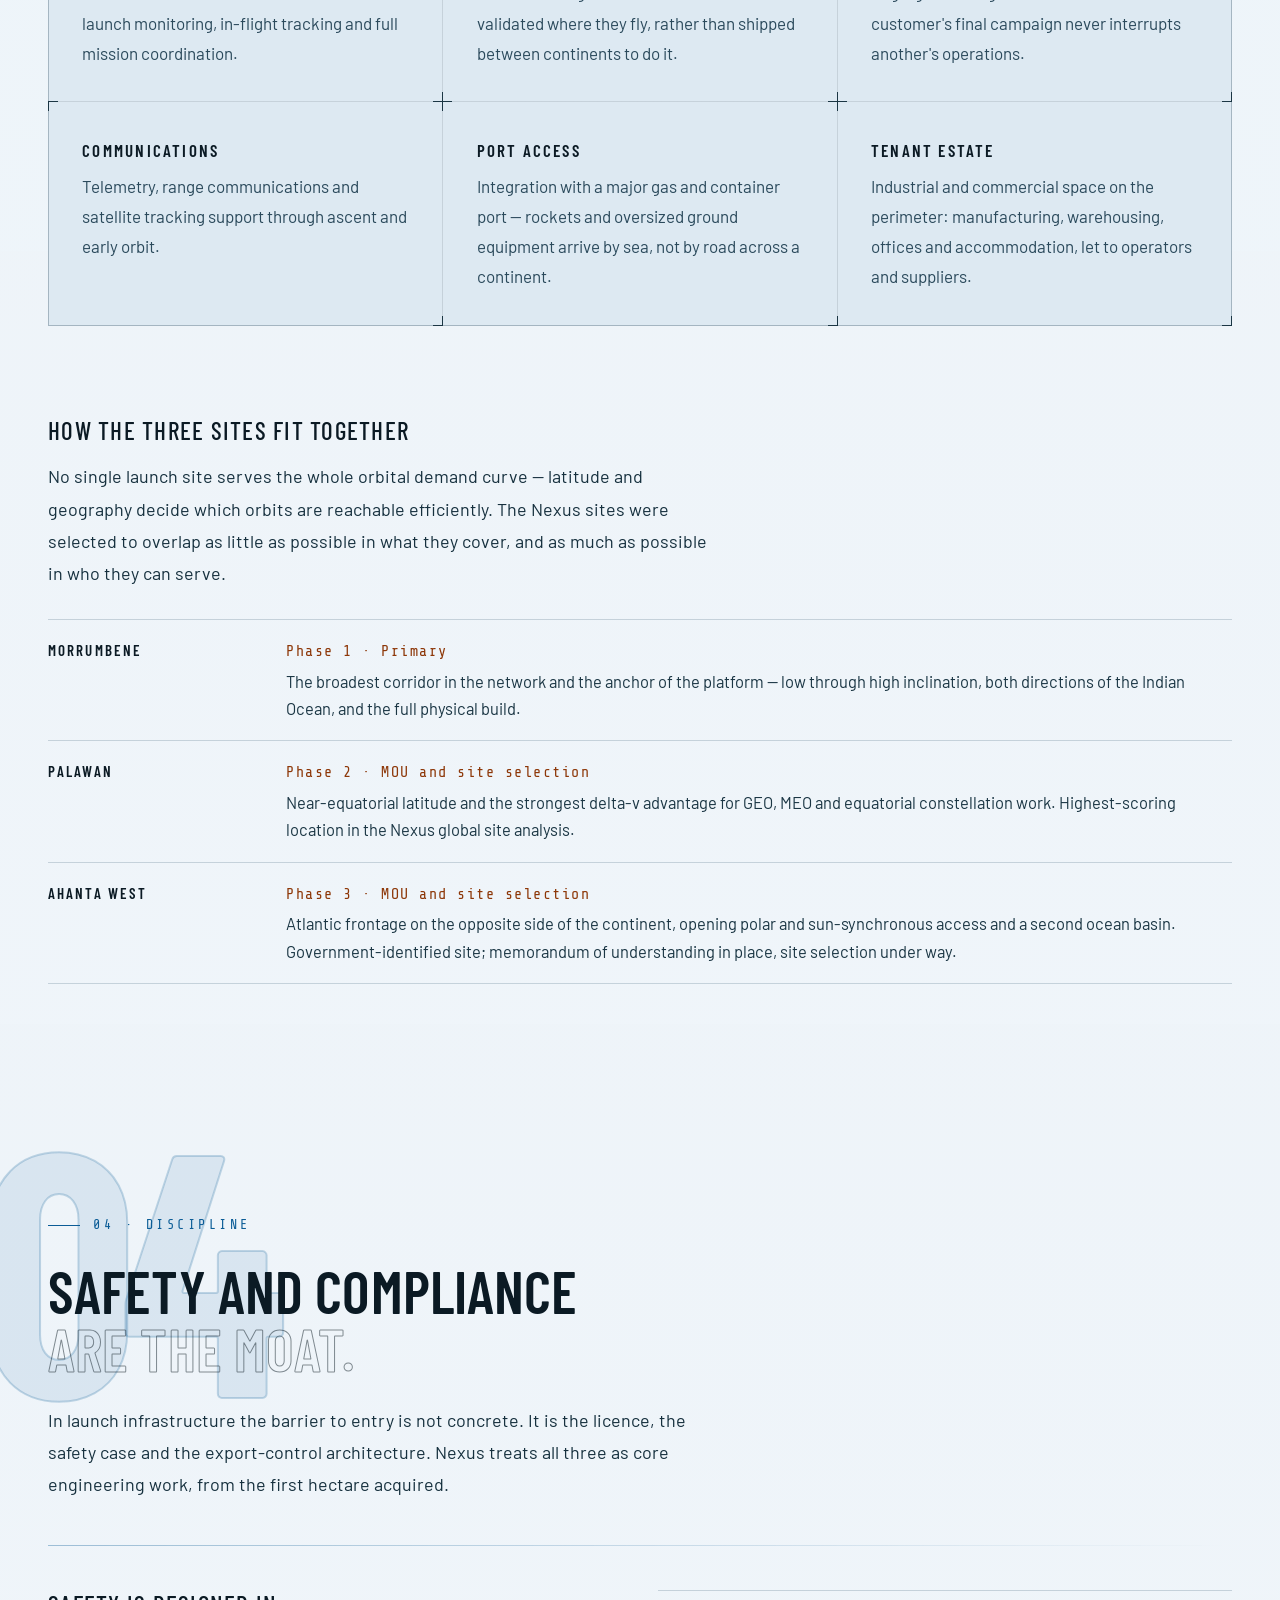
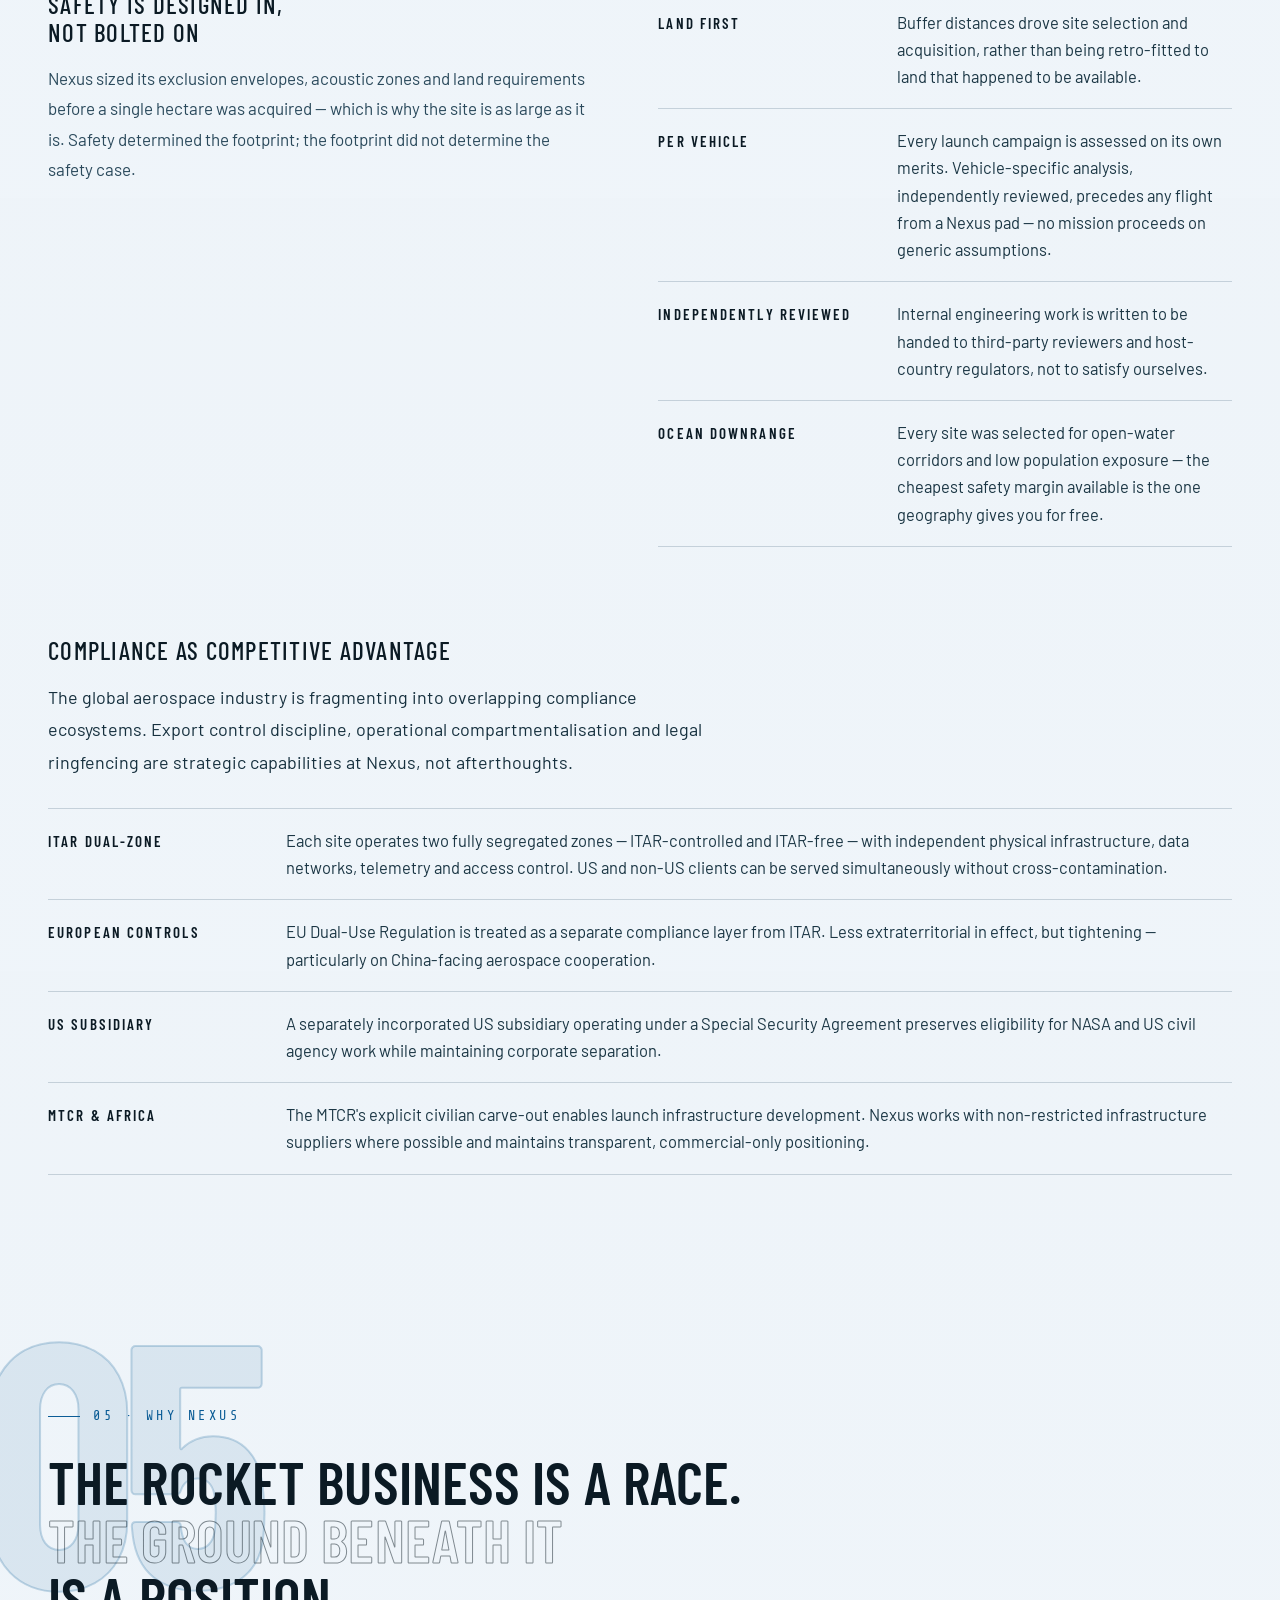
==== commit 99cfaf6f: "Wire the enquiry form to a mail endpoint on one.com The form has never been connected to an inbox; i" ====
--- a/index.html
+++ b/index.html
@@ -633,6 +633,7 @@
             </select>
           </div>
           <div class="f-full"><label for="ms">Message (optional)</label><textarea id="ms" name="ms"></textarea></div>
+          <div class="ftx" aria-hidden="true"><label for="website">Website</label><input id="website" name="website" type="text" tabindex="-1" autocomplete="off"></div>
           <div class="f-full"><button class="btn btn-p" type="submit" id="sub">Submit enquiry →</button></div>
           <div class="msg" id="msg" role="status" aria-live="polite"></div>
         </form>
